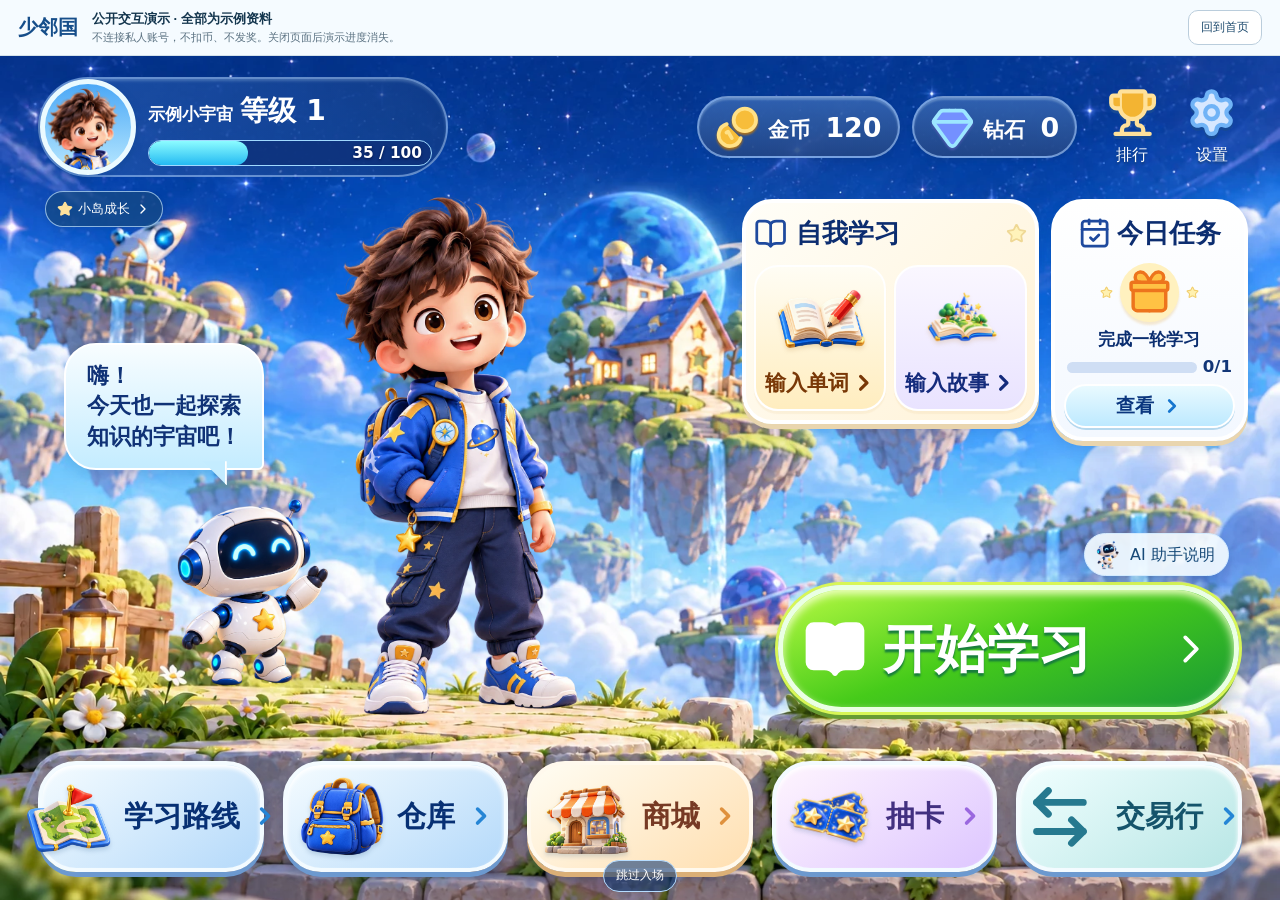
==== demo.html @ c55c921e "Publish unchanged public interface preview" ====
<!doctype html><html lang="zh-CN"><head><meta charset="UTF-8"><meta name="viewport" content="width=device-width,initial-scale=1"><meta name="description" content="少邻国与学习助手公开交互演示，只含示例内容，不连接私人账号。"><title>可操作界面｜少邻国公开预览</title>  <script type="module" crossorigin src="/assets/demo-t0j_G9NU.js"></script>
  <link rel="stylesheet" crossorigin href="/assets/demo-xasw7RQh.css">
</head><body><noscript>请打开首页查看可直接读取的功能说明和实际界面截图。此交互演示需要JavaScript。</noscript><div id="root"></div></body></html>
---- assets/demo-xasw7RQh.css ----
.cosmicLobby{position:relative;width:100%;height:100dvh;min-height:0;color:#fff;isolation:isolate;padding:0;overflow:clip;container-type:size}.cosmicLobby:before{content:"";position:absolute;z-index:-2;inset:0;background:url(/cosmic-lobby.webp) center/cover}.cosmicLobby :is(button,input){font:inherit}.cosmicLobby button{cursor:pointer}.cosmicLobby button:focus-visible{outline:3px solid #fff;outline-offset:4px}.appShell.cosmosUniverse.lobbyHome{padding:0!important;height:var(--assistant-viewport-height,100dvh);min-height:0;overflow:hidden}.appShell.cosmosUniverse.lobbyHome>.learningWorkspace,.appShell.cosmosUniverse.lobbyHome>.learningWorkspace>.learningContent{height:100%;min-height:0;margin:0;padding:0;overflow:hidden}.appShell.cosmosUniverse.lobbyHome .learningContent>.cosmicLobby{display:block;height:100%;min-height:0;padding:0}.cosmicLobby .lobbyTop{position:absolute;z-index:5;inset:2.5% 3% auto;height:11%;display:grid;grid-template-columns:minmax(0,1fr) auto auto;gap:2cqw;align-items:center}.cosmicLobby .lobbyIdentity{display:flex;align-items:center;gap:12px;min-width:0;max-width:32cqw;padding:0 14px 0 0;border:2px solid #b4d6ff80;border-radius:50px;color:#fff;background:linear-gradient(110deg,#285fb9aa,#143c81aa);text-align:left;box-shadow:inset 0 2px 3px #d1edff40}.cosmicLobby .lobbyAvatar{width:clamp(52px,7.7cqw,96px);aspect-ratio:1;flex-shrink:0;border:5px solid #eafaff;border-radius:50%;background:linear-gradient(#4ba8f6,#b6e7ff);overflow:hidden;box-shadow:0 3px 8px #063e7b55}.lobbyAvatar img{width:100%;height:220%;object-fit:cover;object-position:50% 0%}.cosmicLobby .lobbyGrowth{display:grid;gap:7px;flex:1;min-width:0;padding:7px 0}.cosmicLobby .lobbyGrowth>strong{display:flex;align-items:baseline;gap:7px;min-width:0;font-size:clamp(12px,1.35cqw,19px)}.lobbyGrowth>strong>span{overflow:hidden;text-overflow:ellipsis;white-space:nowrap}.cosmicLobby .lobbyGrowth b{flex-shrink:0;font-size:clamp(18px,2.2cqw,31px)}.cosmicLobby .lobbyXp{display:block;position:relative;height:clamp(17px,2cqw,26px);min-width:0;border:1px solid #a0d9ff;background:#0d3079c7;border-radius:20px;overflow:hidden}.lobbyXp i{position:absolute;inset:0 auto 0 0;background:linear-gradient(#8cfcff,#24baf2);border-radius:20px}.lobbyXp small{position:absolute;right:9px;top:0;font-weight:750;font-size:clamp(11px,1.2cqw,16px);line-height:1.6;color:#fff;text-shadow:0 1px 3px #061548}.cosmicLobby .lobbyBalances{display:flex;align-items:center;gap:1cqw;margin:0}.cosmicLobby .lobbyBalances>:is(button,span){display:flex;gap:8px;align-items:center;padding:7px 16px;min-height:50px;border:2px solid #a7ceff99;border-radius:40px;background:linear-gradient(180deg,#3465b3e6,#234685e6);color:#fff;font-weight:750;font-size:clamp(15px,1.65cqw,24px);white-space:nowrap;box-shadow:inset 0 2px 2px #e0f7ff44,0 3px 5px #08316c30}.cosmicLobby .lobbyBalances svg{width:clamp(28px,3.5cqw,49px);height:clamp(28px,3.5cqw,49px);color:#ffe187;fill:#f7bd3a;filter:drop-shadow(0 2px 1px #b07319)}.cosmicLobby .lobbyBalances>span svg{color:#9ce6ff;fill:#7490ff;filter:drop-shadow(0 2px 1px #4a58ab)}.cosmicLobby .lobbyBalances b{font-size:clamp(22px,2.1cqw,32px);margin-left:8px}.cosmicLobby .lobbyUtilities{display:flex;gap:1.6cqw;margin:0}.lobbyUtilities button{display:grid;justify-items:center;gap:4px;border:0;background:none;color:#fff;padding:4px;font-size:clamp(12px,1.3cqw,20px);font-weight:750;text-shadow:0 2px 2px #123d78}.lobbyUtilities svg{width:clamp(32px,4cqw,58px);height:clamp(32px,4cqw,58px);fill:#d7e8ff;color:#70b3f6;filter:drop-shadow(0 3px 0 #164995)}.lobbyUtilities button:first-child svg{fill:#f3b432;color:#ffe19a}.cosmicLobby .lobbyWorld,.appShell.lobbyHome .cosmicLobby .lobbyWorld{position:absolute;inset:0;height:100%;min-height:0;margin:0}.cosmicLobby .lobbyCharacterLayers{position:absolute;left:10%;bottom:18%;width:43%;height:69%;z-index:2}.cosmicLobby .lobbyGreeting{position:absolute;z-index:3;left:5%;top:34%;margin:0;padding:16px 21px;max-width:22%;border:2px solid #fff;border-radius:32px 32px 6px;background:linear-gradient(#f8fdff,#c4ecff);color:#103276;font-size:clamp(15px,1.7cqw,25px);line-height:1.4;font-weight:800;box-shadow:0 5px 13px #06326b22}.lobbyGreeting:after{content:"";position:absolute;right:18%;bottom:-17px;width:22px;height:24px;border-right:2px solid #fff;background:#c4ecff;clip-path:polygon(0 0,100% 0,100% 100%)}.cosmicLobby .lobbyActivities{position:absolute;z-index:4;top:17%;right:2.5%;width:39.5%;display:grid;grid-template-columns:minmax(0,1.5fr) minmax(0,1fr);gap:12px;align-items:start}.lobbyActivities>section{min-width:0;border:4px solid #fff;border-radius:30px;background:linear-gradient(135deg,#fffef8,#fff2d6);box-shadow:0 5px #e9d5ae,0 8px 14px #16478025;color:#123677;overflow:hidden}.cosmicLobby .lobbyCardHeading{display:flex;align-items:center;justify-content:center;gap:8px;width:100%;min-height:47px;border:0;padding:10px 8px 6px;background:none;color:#0c2d70;white-space:nowrap}.lobbyCardHeading b{font-size:clamp(17px,2cqw,29px)}.lobbyCardHeading>svg{width:clamp(21px,2.6cqw,38px);height:clamp(21px,2.6cqw,38px);color:#1f4a9e}.lobbyCardHeading>svg:last-child:not(:first-child){width:21px;height:21px;fill:#fff3ba;color:#efd895;margin-left:auto}.lobbyStudyInputs{display:grid;grid-template-columns:repeat(2,minmax(0,1fr));gap:8px;padding:5px 8px 9px}.lobbyStudyInputs>button{display:flex;flex-direction:column;align-items:center;justify-content:center;gap:2px;min-width:0;min-height:130px;padding:7px 3px 9px;border:2px solid #fff;border-radius:24px;background:linear-gradient(#fffdf4,#ffedbf);color:#793807;box-shadow:0 3px 1px #e3bf8125}.lobbyStudyInputs>.lobbyStoryInput{color:#142b7c;background:linear-gradient(#faf7ff,#e9e3ff)}.lobbyStudyInputs>button>img,.lobbyStoryArt{width:clamp(55px,7cqw,104px);height:clamp(55px,7cqw,104px);object-fit:contain;filter:drop-shadow(0 3px 2px #b27b2f33)}.lobbyStudyInputs>button>span:last-child{display:flex;align-items:center;justify-content:center;width:100%;gap:2px;font-size:clamp(15px,1.65cqw,24px);font-weight:850;white-space:nowrap}.lobbyStudyInputs>button>span:last-child svg{width:clamp(17px,2cqw,28px);height:clamp(17px,2cqw,28px);stroke-width:3;flex-shrink:0}.lobbyStoryArt{position:relative;display:block}.lobbyStoryArt>img{position:absolute;inset:0;width:100%;height:100%;object-fit:contain}.lobbyActivities>.lobbyToday{background:linear-gradient(#fff,#f3f8ff);padding:0 9px 9px;border-radius:32px}.lobbyToday .lobbyCardHeading{padding-left:0;padding-right:0;gap:6px}.lobbyTaskGift{display:flex;align-items:center;justify-content:center;gap:7px;height:clamp(45px,5cqw,74px);margin:0}.lobbyTaskGift>svg{width:13px;height:13px;color:#f2cf6e;fill:#fff1b0}.lobbyTaskGift>svg:nth-child(2){width:clamp(44px,4.6cqw,65px);height:clamp(44px,4.6cqw,65px);padding:5px;color:#ed741d;fill:#ffc244;stroke-width:1.7;border-radius:50%;background:#fff1bf;filter:drop-shadow(0 3px 1px #e5b14d44)}.lobbyTaskTitle{margin:3px 0 5px;font-size:clamp(12px,1.3cqw,19px);font-weight:800;text-align:center;color:#0b2e70}.lobbyTaskProgress{display:flex;align-items:center;gap:6px;margin:0 3px 8px}.lobbyTaskProgress>span{position:relative;flex:1;min-width:0;height:11px;overflow:hidden;border-radius:20px;background:#cfdef4}.lobbyTaskProgress i{display:block;height:100%;border-radius:inherit;background:linear-gradient(#88cfff,#498edb)}.lobbyTaskProgress b{font-size:clamp(12px,1.3cqw,18px);line-height:1}.lobbyTaskView{display:flex;align-items:center;justify-content:center;gap:7px;width:100%;min-height:34px;padding:5px 10px;border:2px solid #fff;border-radius:24px;color:#0a367e;background:linear-gradient(#e9faff,#bde9ff);box-shadow:0 2px #b5d8ee;font-size:clamp(15px,1.5cqw,23px)!important;font-weight:850!important}.lobbyTaskView svg{width:22px;height:22px;color:#1676cf;stroke-width:3}.cosmicLobby button.lobbyStart{position:absolute;z-index:4;right:3.2%;bottom:22.3%;display:flex;align-items:center;justify-content:center;gap:1.2cqw;width:36%;height:15%;min-height:78px;padding:12px 20px;border:5px solid #eaffe3;border-radius:100px;color:#fff;background:linear-gradient(160deg,#b7fa42,#46cb1a 48%,#189936);box-shadow:0 0 0 3px #d8f657,0 7px #679c34,0 7px 20px #5c7b3c66,inset 0 4px 8px #f0ffc7;font-size:clamp(28px,4.1cqw,62px);font-weight:900;text-shadow:0 3px 2px #187d3d;white-space:nowrap}.lobbyStart svg{width:clamp(35px,5cqw,76px);height:clamp(35px,5cqw,76px);flex-shrink:0}.lobbyStart svg:last-child{margin-left:auto;width:clamp(28px,3.6cqw,54px)}.lobbyBottomNav{position:absolute;z-index:5;left:3%;right:3%;bottom:4%;height:12.5%;display:grid;grid-template-columns:repeat(5,minmax(0,1fr));gap:1.5cqw}.cosmicLobby .lobbyTile{display:flex;align-items:center;justify-content:center;gap:.9cqw;min-width:0;height:100%;padding:7px 14px;border:4px solid #f3fbff;border-radius:38px;color:#073074;background:linear-gradient(145deg,#f5fcff,#b4d9fa);box-shadow:0 5px #6c99cf,0 8px 13px #04296338,inset 0 3px 4px #fff}.lobbyTile b{font-size:clamp(17px,2.3cqw,34px);font-weight:850;white-space:nowrap}.lobbyTileIcon{display:grid;place-items:center;width:clamp(43px,7cqw,105px);height:100%;flex-shrink:0}.lobbyTileIcon>img{width:100%;height:100%;object-fit:contain;filter:drop-shadow(0 3px 2px #315e8a33)}.lobbyTileIcon>svg{width:78%;height:78%;max-width:70px;max-height:70px;color:#26798f;stroke-width:2.4}.cosmicLobby .tile-marketplace{background:linear-gradient(145deg,#f1ffff,#b8e6e5);color:#15546b}.lobbyTile>svg{width:clamp(19px,2.2cqw,32px);height:clamp(19px,2.2cqw,32px);margin-left:auto;flex-shrink:0;stroke-width:3;color:#2585d5}.cosmicLobby .tile-shop{color:#773a24;background:linear-gradient(145deg,#fffdf3,#ffdfb1);border-color:#fff9ed;box-shadow:0 5px #dbaf76,0 7px 10px #04296338}.tile-shop>svg{color:#df913e}.cosmicLobby .tile-draw{background:linear-gradient(145deg,#fff5fe,#ddc6ff);color:#423080}.tile-draw>svg{color:#9a67df}.lobbyGrowthControl{position:absolute;left:3.5%;top:16%;z-index:5}.lobbyGrowthToggle{display:flex;align-items:center;justify-content:center;gap:5px;padding:6px 11px;min-height:32px;border:1px solid #c4e6ffb3;border-radius:24px;background:#164882b8;color:#fff;font-size:clamp(11px,1.05cqw,15px)!important;box-shadow:0 2px 5px #12396822}.lobbyGrowthToggle svg{width:16px;height:16px}.lobbyGrowthToggle svg:first-child{color:#ffe29c;fill:#ffe29c}.lobbyGrowthPreview{position:absolute;top:43px;left:0;width:clamp(215px,23cqw,310px);padding:12px;border:2px solid #e6f7ff;border-radius:22px;background:#f5fbfff5;color:#153d70;box-shadow:0 10px 30px #112e6755}.lobbyGrowthPreview>header{display:flex;align-items:center;justify-content:space-between;gap:8px;font-size:15px}.lobbyGrowthPreview>header>button{display:grid;place-items:center;width:28px;height:28px;flex-shrink:0;padding:4px;border:0;border-radius:50%;background:#dfebf8;color:#31557f}.lobbyGrowthPreview>header svg{width:18px;height:18px}.cosmicLobby .lobbyIsland{display:block;position:static;width:100%;height:135px;object-fit:contain;filter:none;margin:3px 0}.lobbyGrowthPreview>p{margin:5px 0 12px;font-size:13px;line-height:1.45}.lobbyNextIsland{display:block;width:100%;min-height:34px;padding:6px 9px;border:1px solid #b9d7ef;border-radius:15px;background:#e3f3ff;color:#1d578c;font-size:12px!important}.cosmicLobby .lobbyGift{position:absolute;z-index:4;left:6%;top:51%;right:auto;display:flex;align-items:center;gap:5px;min-height:40px;max-width:25%;padding:5px 9px;border:1px solid #ffe8b2;border-radius:20px;background:#fff8deec;color:#774314;font-size:clamp(11px,1.1cqw,16px);font-weight:750;box-shadow:0 3px 8px #15387322}.lobbyGift img{width:38px;height:34px;object-fit:contain}.lobbyPlacedLamp{position:absolute;left:3%;bottom:19%;width:12%;height:24%;object-fit:contain;z-index:3;filter:drop-shadow(0 0 8px #ffe4a3)}.lobbyBuilding{position:absolute;left:46%;bottom:21%;width:15%;height:25%;object-fit:contain;z-index:1}.cosmicLobby.sky-blue-hour:before{background-image:linear-gradient(#13185244,#341c7344),url(/items/blue-hour.webp)}.cosmicLobby.sky-quiet-aurora:before{background-image:linear-gradient(#04153e22,#06374c11),url(/items/quiet-aurora.webp)}.cosmicLobby.legacyNight.sky-default:before{background-image:linear-gradient(#07163366,#162e6c44),url(/items/blue-hour.webp)}.lobbyLegacyMoon{position:absolute;left:54%;top:16%;width:70px;height:70px;color:#ffedb0;pointer-events:none}.lobbyLegacyMoon>svg:first-child{width:44px;height:44px;rotate:-15deg}.lobbyLegacyMoon>svg:nth-child(2){position:absolute;right:0;top:10%;width:12px;height:12px}.lobbyLegacyMoon>svg:last-child{position:absolute;right:20%;bottom:0;width:9px;height:9px}.lobbyLegacyLamp{position:absolute;z-index:4;left:46%;bottom:31%;display:grid;justify-items:center;gap:3px;min-width:48px;min-height:52px;padding:5px 7px;border:1px solid #d1e4f3;border-radius:15px;background:#f7fbffd9;color:#7e8ca1;box-shadow:0 3px 7px #17345d30}.lobbyLegacyLamp svg{width:29px;height:29px}.lobbyLegacyLamp span{font-size:10px;white-space:nowrap}.lobbyLegacyLamp.isLit{color:#946113;background:#fff9dded;border-color:#ffe69c}.lobbyLegacyLamp.isLit svg{color:#f8c54b;filter:drop-shadow(0 0 9px #ffde7c)}.lobbyLegacyLamp:disabled{cursor:default}.lobbySkip{position:absolute;left:50%;bottom:1%;translate:-50% 0;z-index:6;background:#113b7799;border:1px solid #b6dcff;color:#fff;padding:5px 12px;border-radius:20px;font-size:12px!important}.lobbyEntering .lobbyCharacterLayers{animation:lobbyMaterialize 1.8s ease both}.lobbyEntering .head-comet-goggles{animation:goggleShimmer 1.7s ease}@keyframes lobbyMaterialize{0%{opacity:0;translate:0 20px}30%{opacity:.3}70%,to{opacity:1;translate:0 0}}@keyframes goggleShimmer{0%,to{filter:none}40%{filter:brightness(1.35) drop-shadow(0 0 8px #c7faff)}}.lobbyStill *{animation:none!important;transition:none!important}.lobbySheetShade{position:fixed;inset:0;z-index:1200;background:#12294f99;-webkit-backdrop-filter:blur(5px);backdrop-filter:blur(5px);display:grid;place-items:center;padding:18px}.lobbySheet{width:min(920px,100%);max-height:calc(100dvh - 36px);overflow:auto;overscroll-behavior:contain;padding:24px;border:2px solid #fff;border-radius:28px;background:#fffaf0;color:#14392f;box-shadow:0 18px 70px #10264155}.lobbySheet>header{display:flex;align-items:center;justify-content:space-between;gap:16px;margin-bottom:20px}.lobbySheet h1{margin:0;font-size:28px;color:#10392f}.lobbySheet>header button{display:grid;place-items:center;width:42px;height:42px;border:1px solid #d6ded3;background:#fff;border-radius:50%;color:#123e32}.selfStudyChoices{display:grid;grid-template-columns:repeat(2,minmax(0,1fr));gap:20px;margin:20px 0}.selfStudyChoices button{display:grid;justify-items:center;gap:12px;padding:28px 16px;border:2px solid #e5e0ce;border-radius:24px;background:#fffefa;color:#123c30}.selfStudyChoices svg{width:54px;height:54px;color:#d49a39}.selfStudyChoices b{font-size:24px}.selfStudyChoices small{font-size:14px;color:#667267}.lobbySound{display:grid;gap:14px;border:1px solid #d6dfd3;border-radius:18px;padding:18px}.lobbySound legend{display:flex;align-items:center;gap:8px}.lobbySound label{display:flex;align-items:center;gap:10px}.lobbySound input[type=range]{width:180px}.lobbySound input[type=checkbox]{width:20px;height:20px}.routeTools{display:flex;flex-wrap:wrap;gap:8px;padding:0 22px 18px}.routeTools>button{padding:9px 13px;border:1px solid #d8e1d0;border-radius:14px;background:#fffaf0;color:#1d4938;font-size:14px}@container (max-width:900px) and (min-width:641px){.cosmicLobby .lobbyTop{grid-template-columns:minmax(0,1fr) auto;gap:8px;top:2%;height:15%}.cosmicLobby .lobbyIdentity{max-width:49cqw;grid-column:1;grid-row:1}.cosmicLobby .lobbyUtilities{grid-column:2;grid-row:1;justify-self:end;gap:14px}.cosmicLobby .lobbyBalances{grid-column:1 / -1;grid-row:2;justify-self:end;gap:8px}.cosmicLobby .lobbyBalances>:is(button,span){min-height:36px;padding:4px 12px}.cosmicLobby .lobbyBalances svg{width:25px;height:25px}.cosmicLobby .lobbyBalances b{font-size:20px}.cosmicLobby .lobbyActivities{top:21%;width:47%;gap:8px}.lobbyActivities>section{border-width:3px;border-radius:23px}.lobbyStudyInputs{gap:4px;padding:4px}.lobbyStudyInputs>button{min-height:103px;border-radius:17px}.lobbyStudyInputs>button>img,.lobbyStoryArt{width:57px;height:57px}.lobbyCardHeading b{font-size:18px}.lobbyToday .lobbyCardHeading{gap:4px}.lobbyTaskGift{height:47px}.lobbyTaskGift>svg:nth-child(2){width:43px;height:43px}.lobbyTaskTitle{font-size:12px}.cosmicLobby .lobbyCharacterLayers{left:4%;width:51%;height:64%;bottom:20%}.cosmicLobby .lobbyGreeting{top:35%;left:3%;padding:12px;max-width:24%;font-size:15px}.cosmicLobby button.lobbyStart{width:43%;height:13%;min-height:68px;font-size:34px;padding:12px 16px}.lobbyStart svg{width:38px;height:38px}.lobbyBottomNav{gap:9px}.cosmicLobby .lobbyTile{border-width:3px;border-radius:25px;padding:7px 8px;gap:5px}.lobbyTileIcon{width:42px}.lobbyTile b{font-size:17px}.lobbyTile>svg{display:none}}@container (max-width:640px){.cosmicLobby .lobbyTop{inset:1.5% 3% auto;height:13%;grid-template-columns:minmax(0,1fr) auto;gap:4px 8px}.cosmicLobby .lobbyIdentity{grid-column:1;grid-row:1;max-width:none;width:100%;gap:7px;padding-right:9px;border-width:1px}.cosmicLobby .lobbyAvatar{width:45px;border-width:3px}.cosmicLobby .lobbyGrowth{gap:4px;padding:3px 0}.cosmicLobby .lobbyGrowth>strong{gap:5px;font-size:11px}.cosmicLobby .lobbyGrowth b{font-size:16px}.cosmicLobby .lobbyXp{height:16px;min-width:0}.lobbyXp small{font-size:10px}.cosmicLobby .lobbyUtilities{grid-column:2;grid-row:1;justify-self:end;gap:9px}.lobbyUtilities button{gap:1px;padding:2px;font-size:10px}.lobbyUtilities svg{width:27px;height:27px}.cosmicLobby .lobbyBalances{grid-column:1 / -1;grid-row:2;justify-content:flex-end;width:100%;gap:8px}.cosmicLobby .lobbyBalances>:is(button,span){min-height:28px;padding:2px 11px;gap:5px;font-size:11px}.cosmicLobby .lobbyBalances svg{width:20px;height:20px}.cosmicLobby .lobbyBalances b{font-size:16px;margin-left:4px}.cosmicLobby .lobbyActivities{top:17%;right:3%;width:94%;gap:8px;grid-template-columns:minmax(0,1.5fr) minmax(0,1fr)}.lobbyActivities>section{border-width:3px;border-radius:22px}.cosmicLobby .lobbyCardHeading{min-height:37px;gap:5px;padding:6px 4px 2px}.lobbyCardHeading b{font-size:18px}.lobbyCardHeading>svg{width:24px;height:24px}.lobbyCardHeading>svg:last-child:not(:first-child){display:none}.lobbyStudyInputs{gap:5px;padding:4px 5px 6px}.lobbyStudyInputs>button{min-height:93px;border-radius:17px;padding:3px 1px 7px}.lobbyStudyInputs>button>img,.lobbyStoryArt{width:58px;height:58px}.lobbyStudyInputs>button>span:last-child{font-size:15px;gap:0}.lobbyStudyInputs>button>span:last-child svg{width:16px;height:16px}.lobbyActivities>.lobbyToday{padding:0 6px 6px;border-radius:22px}.lobbyToday .lobbyCardHeading{gap:4px}.lobbyToday .lobbyCardHeading b{font-size:17px}.lobbyTaskGift{height:37px;gap:4px}.lobbyTaskGift>svg:nth-child(2){width:37px;height:37px;padding:4px}.lobbyTaskGift>svg{width:10px;height:10px}.lobbyTaskTitle{font-size:11px;margin:2px 0 5px}.lobbyTaskProgress{gap:4px;margin:0 2px 5px}.lobbyTaskProgress>span{height:8px}.lobbyTaskProgress b{font-size:11px}.lobbyTaskView{min-height:28px;padding:3px 6px;font-size:14px!important;gap:4px}.lobbyTaskView svg{width:16px;height:16px}.cosmicLobby .lobbyCharacterLayers,.appShell.lobbyHome .cosmicLobby .lobbyCharacterLayers{left:11%;bottom:29%;width:68%;height:42%}.cosmicLobby .lobbyGreeting,.appShell.cosmosUniverse.lobbyHome .cosmicLobby .lobbyGreeting{left:3%;top:42%;max-width:34%;padding:10px 11px;font-size:12px;border-radius:23px 23px 5px}.lobbyGreeting:after{width:16px;height:15px;bottom:-12px}.cosmicLobby button.lobbyStart{right:5%;bottom:19%;width:90%;height:9.5%;min-height:58px;gap:12px;padding:9px 22px;border-width:3px;font-size:32px;border-radius:45px;box-shadow:0 0 0 2px #d8f657,0 5px #679c34,0 6px 14px #5c7b3c55,inset 0 3px 5px #f0ffc7}.lobbyStart svg{width:36px;height:36px}.lobbyStart svg:last-child{width:27px;height:27px}.lobbyBottomNav{left:3%;right:3%;bottom:3.5%;height:11%;gap:6px}.cosmicLobby .lobbyTile{flex-direction:column;gap:2px;padding:5px 2px;border-width:2px;border-radius:20px;box-shadow:0 3px #6c99cf,0 5px 8px #04296338,inset 0 2px 3px #fff}.lobbyTileIcon{width:40px;height:44px;max-height:60%}.lobbyTile b{font-size:14px}.lobbyTile>svg{display:none}.lobbyGrowthControl{left:3%;top:14%}.lobbyGrowthToggle{min-height:25px;padding:3px 7px;font-size:10px!important;gap:3px}.lobbyGrowthToggle svg{width:12px;height:12px}.lobbyGrowthPreview{top:32px;width:215px;padding:10px}.cosmicLobby .lobbyIsland{height:115px}.cosmicLobby .lobbyGift{display:flex;left:3%;top:57%;max-width:35%;min-height:30px;gap:3px;padding:3px 6px;font-size:10px}.lobbyGift img{width:28px;height:24px}.lobbyPlacedLamp{left:2%;width:15%;height:18%;bottom:30%}.lobbyBuilding{left:73%;width:24%;height:19%;bottom:31%}.lobbyLegacyMoon{left:3%;top:35%;scale:.6}.lobbyLegacyLamp{left:auto;right:3%;bottom:34%;min-width:39px;min-height:42px;padding:4px}.lobbyLegacyLamp svg{width:23px;height:23px}.lobbyLegacyLamp span{font-size:9px}}@media(max-width:640px){.lobbySheetShade{padding:10px}.lobbySheet{padding:18px;border-radius:22px;max-height:calc(100dvh - 20px)}.selfStudyChoices{gap:10px}.selfStudyChoices button{padding:20px 10px}.selfStudyChoices b{font-size:20px}.selfStudyChoices small{font-size:12px}}@container (max-width:640px) and (max-height:600px){.cosmicLobby .lobbyTop{height:15%}.cosmicLobby .lobbyAvatar{width:34px;border-width:2px}.cosmicLobby .lobbyGrowth>strong>span{display:none}.cosmicLobby .lobbyGrowth b{font-size:14px}.cosmicLobby .lobbyBalances>:is(button,span){min-height:23px;padding:1px 8px}.cosmicLobby .lobbyBalances svg{width:17px;height:17px}.cosmicLobby .lobbyBalances b{font-size:13px}.cosmicLobby .lobbyUtilities svg{width:23px;height:23px}.cosmicLobby .lobbyActivities{top:20%}.cosmicLobby .lobbyCardHeading{min-height:29px;padding-top:3px}.lobbyCardHeading b,.lobbyToday .lobbyCardHeading b{font-size:15px}.lobbyCardHeading>svg{width:19px;height:19px}.lobbyStudyInputs>button{min-height:69px;padding:1px}.lobbyStudyInputs>button>img,.lobbyStoryArt{width:40px;height:40px}.lobbyStudyInputs>button>span:last-child{font-size:13px}.lobbyTaskGift{height:25px}.lobbyTaskGift>svg:nth-child(2){width:26px;height:26px;padding:3px}.lobbyTaskTitle{font-size:10px;margin:1px 0 3px}.lobbyTaskView{min-height:24px;font-size:12px!important}.lobbyTaskProgress{margin-bottom:3px}.cosmicLobby .lobbyCharacterLayers,.appShell.lobbyHome .cosmicLobby .lobbyCharacterLayers{height:26%;bottom:31%}.cosmicLobby .lobbyGreeting,.appShell.cosmosUniverse.lobbyHome .cosmicLobby .lobbyGreeting{top:44%;padding:7px 8px;font-size:10px}.cosmicLobby .lobbyGift{top:61%;padding:1px 5px;font-size:9px;min-height:24px}.lobbyGift img{width:22px;height:20px}.cosmicLobby button.lobbyStart{bottom:19%;min-height:44px;height:10%;font-size:27px}.lobbyStart svg{width:29px;height:29px}.lobbyBottomNav{height:12%;bottom:3%}.lobbyTileIcon{width:30px;height:31px}.lobbyTile b{font-size:12px}.cosmicLobby .lobbyTile{border-radius:16px}.lobbyGrowthControl{top:15.5%}.lobbyGrowthToggle{min-height:19px;padding:1px 6px}}@container (max-width:640px) and (max-height:480px){.cosmicLobby .lobbyCardHeading{min-height:26px}.lobbyStudyInputs>button{min-height:61px}.lobbyStudyInputs>button>img,.lobbyStoryArt{width:36px;height:36px}.lobbyTaskGift{height:22px}.lobbyTaskGift>svg:nth-child(2){width:23px;height:23px}.cosmicLobby .lobbyCharacterLayers,.appShell.lobbyHome .cosmicLobby .lobbyCharacterLayers{height:24%}}@media(prefers-reduced-motion:reduce){.cosmicLobby *{animation:none!important;transition:none!important}}.cosmicLobby.lobbyShowcase{--lobby-edge:16px;--lobby-top:max(12px,env(safe-area-inset-top));--lobby-bottom:max(12px,env(safe-area-inset-bottom))}.cosmicLobby.lobbyShowcase .lobbyTop{inset:var(--lobby-top) var(--lobby-edge) auto;height:44px;gap:12px;grid-template-columns:minmax(150px,240px) minmax(0,1fr) auto}.cosmicLobby.lobbyShowcase .lobbyIdentity{min-width:0;max-width:none;width:100%;height:44px;padding:0 10px 0 0;gap:8px;border-width:1px;border-radius:24px}.cosmicLobby.lobbyShowcase .lobbyAvatar{width:36px;height:36px;border-width:2px}.cosmicLobby.lobbyShowcase .lobbyGrowth{padding:3px 0;gap:3px}.cosmicLobby.lobbyShowcase .lobbyGrowth>strong{gap:7px;font-size:13px;line-height:1.2}.cosmicLobby.lobbyShowcase .lobbyGrowth b{font-size:14px}.cosmicLobby.lobbyShowcase .lobbyXp{height:12px}.cosmicLobby.lobbyShowcase .lobbyXp small{font-size:10px;line-height:1.1;right:5px}.cosmicLobby.lobbyShowcase .lobbyBalances{justify-self:end;gap:8px}.cosmicLobby.lobbyShowcase .lobbyBalances>:is(button,span){min-height:40px;height:40px;padding:5px 10px;gap:5px;font-size:13px;border-width:1px}.cosmicLobby.lobbyShowcase .lobbyBalances svg{width:24px;height:24px}.cosmicLobby.lobbyShowcase .lobbyBalances b{font-size:16px;margin-left:3px;font-variant-numeric:tabular-nums}.cosmicLobby.lobbyShowcase .lobbyUtilities{gap:6px}.cosmicLobby.lobbyShowcase .lobbyUtilities button{display:flex;align-items:center;justify-content:center;min-width:40px;min-height:40px;padding:5px 7px;gap:5px;border:1px solid #b6d8ff88;border-radius:13px;background:#123f7bc9;font-size:13px}.cosmicLobby.lobbyShowcase .lobbyUtilities svg{width:24px;height:24px}.cosmicLobby.lobbyShowcase .lobbyActivities{top:calc(var(--lobby-top) + 54px);left:var(--lobby-edge);right:var(--lobby-edge);width:auto;display:flex;align-items:start;justify-content:space-between;gap:10px}.cosmicLobby.lobbyShowcase .lobbyActivities>section{min-height:44px;border:1px solid #e3f4ffbf;border-radius:14px;box-shadow:0 2px 5px #14346925}.cosmicLobby.lobbyShowcase .lobbySelfStudy{flex:0 1 390px;min-width:280px;display:flex;align-items:center;gap:4px;padding:3px}.cosmicLobby.lobbyShowcase .lobbyCardHeading{min-height:40px;height:40px;width:auto;padding:5px 8px;gap:5px}.cosmicLobby.lobbyShowcase .lobbyCardHeading b{font-size:14px}.cosmicLobby.lobbyShowcase .lobbyCardHeading>svg{width:22px;height:22px;flex-shrink:0}.cosmicLobby.lobbyShowcase .lobbyCardHeading>svg:last-child:not(:first-child){display:none}.cosmicLobby.lobbyShowcase .lobbyStudyInputs{flex:1;display:grid;grid-template-columns:repeat(2,minmax(0,1fr));gap:4px;padding:0;min-width:0}.cosmicLobby.lobbyShowcase .lobbyStudyInputs>button{min-height:40px;height:40px;flex-direction:row;gap:4px;padding:4px 6px;border:1px solid #c7d8ed;border-radius:10px;box-shadow:none}.cosmicLobby.lobbyShowcase .lobbyStudyInputs>button>img,.cosmicLobby.lobbyShowcase .lobbyStoryArt{width:24px;height:24px;flex:0 0 24px;filter:none}.cosmicLobby.lobbyShowcase .lobbyStudyInputs>button>span:last-child{width:auto;font-size:13px;gap:0}.cosmicLobby.lobbyShowcase .lobbyStudyInputs>button>span:last-child svg{display:none}.cosmicLobby.lobbyShowcase .lobbyActivities>.lobbyToday{flex:0 1 330px;min-width:250px;display:grid;grid-template-columns:auto minmax(0,1fr) auto;grid-template-rows:20px 20px;align-items:center;gap:0 7px;padding:3px 5px 3px 2px;border-radius:14px}.cosmicLobby.lobbyShowcase .lobbyToday .lobbyCardHeading{grid-column:1;grid-row:1/3;padding-inline:6px}.cosmicLobby.lobbyShowcase .lobbyTaskGift{display:none}.cosmicLobby.lobbyShowcase .lobbyTaskTitle{grid-column:2;grid-row:1;text-align:left;overflow:hidden;white-space:nowrap;text-overflow:ellipsis;font-size:12px;margin:0;line-height:20px}.cosmicLobby.lobbyShowcase .lobbyTaskProgress{grid-column:2;grid-row:2;width:100%;gap:5px;margin:0}.cosmicLobby.lobbyShowcase .lobbyTaskProgress>span{height:5px}.cosmicLobby.lobbyShowcase .lobbyTaskProgress b{font-size:12px}.cosmicLobby.lobbyShowcase .lobbyTaskView{grid-column:3;grid-row:1/3;min-height:40px;height:40px;width:40px;overflow:hidden;padding:5px;gap:0;border:1px solid #c4def2;border-radius:10px;font-size:0!important;box-shadow:none}.cosmicLobby.lobbyShowcase .lobbyTaskView svg{width:22px;height:22px}.cosmicLobby.lobbyShowcase .lobbyGrowthControl{left:var(--lobby-edge);top:calc(var(--lobby-top) + 108px)}.cosmicLobby.lobbyShowcase .lobbyGrowthToggle{min-height:40px;padding:6px 10px;font-size:12px!important}.cosmicLobby.lobbyShowcase .lobbyGrowthToggle svg{width:17px;height:17px}.cosmicLobby.lobbyShowcase .lobbyGrowthPreview{top:48px;width:260px}.cosmicLobby.lobbyShowcase .lobbyGrowthPreview>header>button{width:40px;height:40px}.cosmicLobby.lobbyShowcase .lobbyNextIsland{min-height:40px}.cosmicLobby.lobbyShowcase .lobbyCharacterLayers{left:10%;bottom:136px;width:44%;height:calc(100% - 230px)}.cosmicLobby.lobbyShowcase .lobbyGreeting,.appShell.cosmosUniverse.lobbyHome .cosmicLobby.lobbyShowcase .lobbyGreeting{left:4%;top:40%;max-width:180px;padding:11px 14px;font-size:14px;border-radius:23px 23px 5px}.cosmicLobby.lobbyShowcase .lobbyGift,.appShell.cosmosUniverse.lobbyHome .cosmicLobby.lobbyShowcase .lobbyGift{display:flex;left:4%;top:auto;bottom:188px;max-width:200px;min-height:40px;gap:5px;padding:4px 9px;font-size:12px}.cosmicLobby.lobbyShowcase .lobbyGift img{width:28px;height:28px}.cosmicLobby.lobbyShowcase button.lobbyStart{right:var(--lobby-edge);bottom:calc(var(--lobby-bottom) + 60px);width:228px;height:52px;min-height:52px;padding:7px 17px;gap:9px;border:2px solid #d3f4b1;border-radius:27px;background:linear-gradient(170deg,#248438,#176c31);box-shadow:0 3px #145b2d,0 3px 10px #103d3e44;font-size:23px;text-shadow:0 1px 1px #155e2c}.cosmicLobby.lobbyShowcase .lobbyStart svg{width:27px;height:27px}.cosmicLobby.lobbyShowcase .lobbyStart svg:last-child{width:22px;height:22px;margin-left:auto}.cosmicLobby.lobbyShowcase .lobbyBottomNav{left:50%;right:auto;translate:-50% 0;bottom:var(--lobby-bottom);width:min(780px,calc(100% - 32px));height:44px;gap:8px}.cosmicLobby.lobbyShowcase .lobbyTile{min-height:44px;padding:5px 10px;gap:6px;border-width:1px;border-radius:13px;box-shadow:0 2px #618dbb,0 3px 7px #09285522}.cosmicLobby.lobbyShowcase .lobbyTile b{font-size:14px;line-height:1.15}.cosmicLobby.lobbyShowcase .lobbyTileIcon{width:26px;height:26px;max-height:none}.cosmicLobby.lobbyShowcase .lobbyTileIcon>svg{width:24px;height:24px}.cosmicLobby.lobbyShowcase .lobbyTile>svg{display:none}.cosmicLobby.lobbyShowcase .lobbyShowcasePreview{position:absolute;z-index:6;right:var(--lobby-edge);top:calc(var(--lobby-top) + 108px);display:flex;align-items:center;gap:10px;min-height:48px;max-width:440px;margin:0;padding:3px 4px 3px 12px;border:1px solid #b8daff;border-radius:14px;background:#f0f8fff0;color:#214f7b;font-size:12px;line-height:1.3}.cosmicLobby.lobbyShowcase .lobbyShowcasePreview>span{min-width:0}.cosmicLobby.lobbyShowcase .lobbyShowcasePreview>button{flex-shrink:0;min-height:40px;padding:6px 10px;border:1px solid #a7c5e4;border-radius:10px;color:#164d84;background:#fff;font-size:12px}.cosmicLobby.lobbyShowcase .lobbySkip{left:auto;right:var(--lobby-edge);bottom:calc(var(--lobby-bottom) + 120px);translate:none;min-height:40px}@container (max-width:900px) and (min-width:641px){.cosmicLobby.lobbyShowcase .lobbyTop{grid-template-columns:minmax(145px,1fr) auto auto;height:44px;gap:7px}.cosmicLobby.lobbyShowcase .lobbyIdentity{grid-column:1;grid-row:1}.cosmicLobby.lobbyShowcase .lobbyBalances{grid-column:2;grid-row:1;width:auto}.cosmicLobby.lobbyShowcase .lobbyUtilities{grid-column:3;grid-row:1;gap:4px}.cosmicLobby.lobbyShowcase .lobbyUtilities button{flex-direction:column;gap:0;font-size:10px;padding:3px}.cosmicLobby.lobbyShowcase .lobbyUtilities svg{width:22px;height:22px}.cosmicLobby.lobbyShowcase .lobbyActivities{gap:8px}.cosmicLobby.lobbyShowcase .lobbySelfStudy{min-width:280px}.cosmicLobby.lobbyShowcase .lobbyCardHeading b{font-size:12px}.cosmicLobby.lobbyShowcase .lobbyStudyInputs>button{padding-inline:4px}.cosmicLobby.lobbyShowcase .lobbyActivities>.lobbyToday{min-width:240px}.cosmicLobby.lobbyShowcase .lobbyCharacterLayers{left:4%;width:55%}.cosmicLobby.lobbyShowcase .lobbyTile{gap:4px;padding-inline:7px}.cosmicLobby.lobbyShowcase .lobbyTile b{font-size:13px}}@container (max-width:640px){.cosmicLobby .lobbyTile b{white-space:normal;text-wrap:balance;line-height:1.1}.cosmicLobby.lobbyShowcase>*{--lobby-edge:12px}.cosmicLobby.lobbyShowcase .lobbyTop{inset:var(--lobby-top) var(--lobby-edge) auto;height:90px;grid-template-columns:minmax(0,1fr) auto;grid-template-rows:44px 40px;gap:6px 8px}.cosmicLobby.lobbyShowcase .lobbyIdentity{grid-column:1;grid-row:1}.cosmicLobby.lobbyShowcase .lobbyGrowth>strong>span{display:block}.cosmicLobby.lobbyShowcase .lobbyUtilities{grid-column:2;grid-row:1;gap:4px}.cosmicLobby.lobbyShowcase .lobbyUtilities button{flex-direction:row;min-width:40px;min-height:40px;padding:5px;font-size:12px}.cosmicLobby.lobbyShowcase .lobbyUtilities svg{width:22px;height:22px}.cosmicLobby.lobbyShowcase .lobbyBalances{grid-column:1/-1;grid-row:2;justify-self:end;width:auto}.cosmicLobby.lobbyShowcase .lobbyBalances>:is(button,span){min-height:40px;height:40px}.cosmicLobby.lobbyShowcase .lobbyActivities{top:calc(var(--lobby-top) + 98px);flex-direction:column;gap:8px}.cosmicLobby.lobbyShowcase .lobbySelfStudy,.cosmicLobby.lobbyShowcase .lobbyActivities>.lobbyToday{width:100%;flex:auto;min-width:0}.cosmicLobby.lobbyShowcase .lobbyCardHeading{padding-inline:6px}.cosmicLobby.lobbyShowcase .lobbyCardHeading b{font-size:12px}.cosmicLobby.lobbyShowcase .lobbyCardHeading>svg{width:20px;height:20px}.cosmicLobby.lobbyShowcase .lobbyStudyInputs>button{padding-inline:4px}.cosmicLobby.lobbyShowcase .lobbyStudyInputs>button>img,.cosmicLobby.lobbyShowcase .lobbyStoryArt{width:22px;height:22px;flex-basis:22px}.cosmicLobby.lobbyShowcase .lobbyStudyInputs>button>span:last-child{font-size:12px}.cosmicLobby.lobbyShowcase .lobbyGrowthControl{top:auto;bottom:144px}.cosmicLobby.lobbyShowcase .lobbyGrowthPreview{top:auto;bottom:48px;width:min(260px,calc(100cqw - 24px))}.cosmicLobby.lobbyShowcase .lobbyCharacterLayers,.appShell.lobbyHome .cosmicLobby.lobbyShowcase .lobbyCharacterLayers{left:14%;top:218px;bottom:144px;width:70%;height:auto}.cosmicLobby.lobbyShowcase:has(.lobbyShowcasePreview) .lobbyCharacterLayers,.appShell.lobbyHome .cosmicLobby.lobbyShowcase:has(.lobbyShowcasePreview) .lobbyCharacterLayers{top:280px}.cosmicLobby.lobbyShowcase .lobbyGreeting,.appShell.cosmosUniverse.lobbyHome .cosmicLobby.lobbyShowcase .lobbyGreeting{top:44%;left:12px;max-width:120px;padding:8px 10px;font-size:12px}.cosmicLobby.lobbyShowcase .lobbyGift,.appShell.cosmosUniverse.lobbyHome .cosmicLobby.lobbyShowcase .lobbyGift{left:12px;bottom:192px;min-height:40px;max-width:180px}.cosmicLobby.lobbyShowcase button.lobbyStart{right:50%;translate:50% 0;bottom:calc(var(--lobby-bottom) + 68px);width:212px;height:52px;min-height:52px;font-size:22px}.cosmicLobby.lobbyShowcase .lobbyBottomNav{width:calc(100% - 24px);height:56px;gap:5px}.cosmicLobby.lobbyShowcase .lobbyTile{flex-direction:column;gap:2px;min-height:56px;padding:4px 1px;border-radius:12px}.cosmicLobby.lobbyShowcase .lobbyTile b{font-size:12px}.cosmicLobby.lobbyShowcase .lobbyTileIcon{width:22px;height:22px}.cosmicLobby.lobbyShowcase .lobbyTileIcon>svg{width:22px;height:22px}.cosmicLobby.lobbyShowcase .lobbyShowcasePreview{left:12px;right:12px;top:calc(var(--lobby-top) + 212px);max-width:none;min-height:48px;gap:7px;padding-left:9px;font-size:11px}.cosmicLobby.lobbyShowcase .lobbySkip{bottom:144px}}@container (max-height:620px){.cosmicLobby.lobbyShowcase .lobbyGreeting,.appShell.cosmosUniverse.lobbyHome .cosmicLobby.lobbyShowcase .lobbyGreeting{display:none}}.appearanceLayers{position:relative;display:block;width:100%;height:100%;isolation:isolate}.appearanceBoy{position:absolute;left:26%;bottom:0;width:66%;height:100%;display:block}.appearanceBoy>.appearanceBoyArt{display:block;width:100%;height:100%;object-fit:contain}.appearanceRobot{position:absolute;left:0;bottom:0;width:42%;height:55%;object-fit:contain;z-index:2}.appearanceHeadCanvas{position:absolute;inset:0;width:100%;height:100%;overflow:visible;pointer-events:none;z-index:3}.appearanceHeadCanvas .appearanceHead{pointer-events:none}.appearanceLayers.robotOnly .appearanceRobot{width:100%;height:100%;inset:0}.appearanceGreet{position:absolute;inset:0;border:0!important;background:none!important;padding:0;color:inherit;box-shadow:none!important}.appearanceGreet:focus-visible{outline:3px solid #d9faff;outline-offset:4px;border-radius:26px}.playingAction.action-high-five .appearanceBoy{animation:friendHighFive .9s ease}.playingAction.action-orbit-dance{animation:friendDance 1.5s ease}.playingAction.action-aurora-salute .appearanceBoy{animation:friendSalute 1.4s ease}.playingAction .appearanceRobot{animation:friendBob .7s ease}.appearanceAurora{position:absolute;inset:2%;z-index:-1;border-radius:50%;background:conic-gradient(from 40deg,#4fffc833,transparent,#a5a2ff77,transparent,#5fdda999);filter:blur(15px);animation:friendAurora 1.5s ease}.characterCelebration{display:flex;align-items:center;gap:10px;padding:8px 14px;border-radius:18px;background:#edf7e6;color:#22553e;max-width:480px;margin:8px auto}.characterCelebration .appearanceLayers{width:82px;height:95px;flex-shrink:0}.celebration-超稀有{background:linear-gradient(110deg,#dfebfc,#ddf4ec,#e9e3ff)}.celebration-超稀有 .appearanceLayers{animation:friendSalute 1.7s ease}.celebration-稀有 .appearanceLayers{animation:friendHighFive 1.2s ease}@keyframes friendHighFive{0%,to{rotate:0deg;translate:0 0}40%{rotate:-6deg;translate:0 -10px}65%{rotate:4deg;translate:0 -5px}}@keyframes friendDance{0%,to{rotate:0;translate:0 0}20%{rotate:-9deg;translate:-8px -6px}45%{rotate:8deg;translate:8px 0}70%{rotate:-5deg;translate:-5px -4px}}@keyframes friendSalute{0%,to{scale:1;rotate:0}45%{scale:1.035;rotate:-4deg}75%{rotate:3deg}}@keyframes friendBob{50%{translate:0 -12px;rotate:7deg}}@keyframes friendAurora{0%,to{opacity:0;scale:.9}50%{opacity:1;scale:1.1}}@media(prefers-reduced-motion:reduce){.appearanceLayers *,.characterCelebration *{animation:none!important}}.appearanceRobotUnit{position:absolute;left:0;bottom:0;width:42%;height:55%;z-index:2;display:block}.appearanceRobotUnit .appearanceRobot{inset:0;width:100%;height:100%;position:absolute;object-fit:contain}.appearanceLayers.robotOnly .appearanceRobotUnit{width:100%;height:100%;inset:0}.playingAction .appearanceRobotUnit{animation:friendBob .7s ease}.playingAction .appearanceRobotUnit .appearanceRobot{animation:none}.appearanceLegacyAntenna{position:absolute;left:47%;top:14%;z-index:4;color:#ffd66e;width:12%;height:20%;display:flex;align-items:flex-start;justify-content:center;filter:drop-shadow(0 1px 1px #354a6a99)}.appearanceLegacyAntenna:after{content:"";position:absolute;left:46%;top:24%;height:62%;width:10%;min-width:2px;background:linear-gradient(#ffdf79,#b97827);border-radius:3px;z-index:-1}.appearanceLegacyAntenna svg{width:100%;height:50%;min-height:12px}.appearanceLegacyJetpack{position:absolute;right:5%;bottom:23%;width:22%;height:31%;border-radius:25%;background:linear-gradient(115deg,#4489cd,#16518f 60%,#edbc5c);border:1px solid #f5d887;rotate:12deg;color:#ffe6a8;z-index:-1}.appearanceLegacyJetpack svg{width:100%;height:90%}.appearanceLegacyJetpack i{position:absolute;width:42%;height:38%;left:29%;top:92%;border-radius:10% 10% 65% 65%;background:linear-gradient(#fff2ad,#ffb756,transparent);animation:legacyJetFlicker .22s ease-in-out infinite alternate}.appearanceLegacyExpression{position:absolute;left:30%;top:35%;width:40%;height:17%;z-index:3;display:flex;align-items:center;justify-content:space-evenly;border-radius:30%;background:#08233ff2}.appearanceLegacyExpression i{width:15%;height:33%;border:2px solid #6be4ff;border-bottom:0;border-radius:50% 50% 0 0;box-shadow:0 0 4px #36d4ff}.legacyExpression2 i:last-child{height:0;border-top:2px solid #6be4ff;border-left:0;border-right:0;rotate:-10deg}.legacyExpression3 i{height:53%;border:2px solid #6be4ff;border-radius:50%}.appearanceLayers.robotOnly .appearanceLegacyAntenna{top:5%}.appearanceLayers.robotOnly .appearanceLegacyExpression{top:28%}.appearanceLayers.robotOnly .appearanceLegacyJetpack{bottom:12%}.playingAction .appearanceRobotUnit.legacyRobotFlying{animation:legacyRobotFlight 1.5s ease-in-out both}@keyframes legacyRobotFlight{0%,to{translate:0 0;rotate:0}35%{translate:0 -22px;rotate:-5deg}65%{translate:9px -30px;rotate:6deg}}@keyframes legacyJetFlicker{0%{scale:1 .8;opacity:.8}to{scale:1 1.2;opacity:1}}.themeWeather{position:absolute;inset:0;z-index:-1;overflow:hidden;border-radius:inherit;contain:layout paint;isolation:isolate;pointer-events:none;-webkit-user-select:none;user-select:none}.themeWeather>span{position:absolute;display:block;pointer-events:none}.weatherAtmosphere{inset:0;background:linear-gradient(180deg,#101b555c 0%,#3a569d24 43%,#687fbc0a 72%,transparent 90%)}.weatherDistantStars{inset:0 0 22%;opacity:.55;background:radial-gradient(circle at 10% 19%,#dff7ffcc 0 1px,transparent 1.7px),radial-gradient(circle at 27% 10%,#d1e7ffbb 0 .7px,transparent 1.5px),radial-gradient(circle at 40% 32%,#effaffbb 0 1px,transparent 1.8px),radial-gradient(circle at 59% 8%,#dff3ffbb 0 .8px,transparent 1.5px),radial-gradient(circle at 66% 43%,#edfaffaa 0 .7px,transparent 1.5px),radial-gradient(circle at 79% 20%,#cdecffbb 0 1px,transparent 1.8px),radial-gradient(circle at 91% 38%,#e4f9ffbb 0 .8px,transparent 1.5px)}.weatherCloud{width:86%;height:26%;border-radius:50%;background:radial-gradient(ellipse at 25% 58%,#c5dfff30 0 15%,#bfd7ff12 35%,transparent 61%),radial-gradient(ellipse at 67% 46%,#b8ceff29 0 17%,#b4cfff0c 42%,transparent 64%)}.weatherCloudFar{left:-15%;top:10%;opacity:.72;transform:translate(0)}.weatherCloudNear{right:-18%;top:37%;height:23%;opacity:.56;transform:translate(0) scaleX(-1)}.weatherMeteor{width:clamp(45px,7vw,108px);height:1px;opacity:0;border-radius:50%;background:linear-gradient(90deg,#e6faffee,#b7dfffb3 28%,transparent);transform:translate(0) rotate(-33deg)}.weatherMeteor:before{content:"";position:absolute;left:0;top:-1px;width:3px;height:3px;border-radius:50%;background:#e9faff}.weatherMeteorOne{left:59%;top:15%}.weatherMeteorTwo{left:88%;top:31%}.weatherHorizon{left:0;right:0;bottom:18%;height:24%;opacity:.45;background:radial-gradient(ellipse at 53% 100%,#9fc2ec24 0,transparent 68%)}.weather-legacy-night .weatherAtmosphere{background:linear-gradient(180deg,#081c4d66,#223b6524 47%,transparent 88%)}.weather-legacy-night .weatherCloud{opacity:.42}.weather-quiet-aurora .weatherAtmosphere{background:linear-gradient(180deg,#071a4659,#1d6e6b14 45%,transparent 87%)}.weather-quiet-aurora .weatherDistantStars{opacity:.6}.weather-quiet-aurora .weatherHorizon{background:radial-gradient(ellipse at 53% 100%,#9ee9db29 0,transparent 67%)}.weatherCurtain{top:-16%;width:100%;height:75%;border-radius:42% 48% 65% 35%;opacity:.58;-webkit-mask-image:linear-gradient(180deg,transparent,#000 21%,#000 49%,transparent 95%);mask-image:linear-gradient(180deg,transparent,#000 21%,#000 49%,transparent 95%);transform-origin:50% 0}.weatherCurtainGreen{left:-24%;transform:rotate(-11deg) skew(-12deg);background:linear-gradient(100deg,transparent 27%,#7debdc0a 34%,#88f0c666 42%,#a1f4c030 45%,#81d8ed12 52%,transparent 60%)}.weatherCurtainViolet{right:-30%;top:-23%;height:83%;opacity:.42;transform:rotate(9deg) skew(-16deg);background:linear-gradient(100deg,transparent 25%,#8dceee09 33%,#a2c2ff4d 41%,#cbb9f348 45%,#a0dedd0d 53%,transparent 64%)}.weatherAnimated .weatherCloudFar{animation:weatherCloudFar 64s ease-in-out infinite alternate}.weatherAnimated .weatherCloudNear{animation:weatherCloudNear 79s ease-in-out infinite alternate}.weatherAnimated .weatherDistantStars{animation:weatherStarBreath 16s ease-in-out infinite alternate}.weatherAnimated .weatherMeteorOne{animation:weatherMeteor 24s 3s linear infinite}.weatherAnimated .weatherMeteorTwo{animation:weatherMeteor 24s 15s linear infinite}.weatherAnimated .weatherCurtainGreen{animation:weatherAuroraGreen 23s ease-in-out infinite alternate}.weatherAnimated .weatherCurtainViolet{animation:weatherAuroraViolet 31s ease-in-out infinite alternate}.themeWeather.weatherStill>span{animation:none;transition:none}.themeWeather.weatherStill .weatherMeteor{display:none}@keyframes weatherCloudFar{to{transform:translate(12%)}}@keyframes weatherCloudNear{to{transform:translate(-10%) scaleX(-1)}}@keyframes weatherStarBreath{0%{opacity:.4}to{opacity:.64}}@keyframes weatherMeteor{0%,3.3%{opacity:0;transform:translate(18px,-12px) rotate(-33deg)}3.8%{opacity:.75}6.5%{opacity:0;transform:translate(-150px,98px) rotate(-33deg)}6.6%,to{opacity:0;transform:translate(-150px,98px) rotate(-33deg)}}@keyframes weatherAuroraGreen{to{transform:translate(4%,2%) rotate(-7deg) skew(-8deg);opacity:.66}}@keyframes weatherAuroraViolet{to{transform:translate(-3%,1%) rotate(5deg) skew(-12deg);opacity:.49}}@media(prefers-reduced-motion:reduce){.themeWeather>span{animation:none!important;transition:none!important}.themeWeather .weatherMeteor{display:none}}@media(max-width:640px){.themeWeather .weatherCloudNear{opacity:.4}.themeWeather .weatherCurtain{opacity:.45}.themeWeather .weatherCurtainViolet{opacity:.34}}.rewardOverlay{position:fixed;z-index:1000;inset:0;display:grid;place-items:center;overflow:auto;padding:max(16px,env(safe-area-inset-top)) 16px max(16px,env(safe-area-inset-bottom))}.rewardBackdrop{position:fixed;inset:0;background:#112519a3;animation:rewardFade .24s ease-out both}.rewardDialog{--chest-a: #3cc56f;--chest-b: #19894c;--chest-trim: #f5c64e;position:relative;z-index:1;width:min(100%,540px);max-height:94dvh;overflow:auto;padding:24px 28px 28px;border:3px solid #e0ebd5;border-radius:24px;background:#fff;box-shadow:0 18px 60px #0000003d;text-align:center;animation:rewardEnter .36s cubic-bezier(.2,.85,.2,1) both}.reward-rare{--chest-a: #6685e8;--chest-b: #554a9d;--chest-trim: #f8d968}.reward-super{--chest-a: #ffb248;--chest-b: #ca672b;--chest-trim: #fff0ad}.reward-stellar{--chest-a: #83dfff;--chest-b: #345ea8;--chest-trim: #fff3b2}.rewardSkip{position:absolute;top:14px;right:15px;min-height:42px;padding:7px 12px;border-radius:999px;background:#eff6e9;color:#50604f;font-weight:800}.rewardProgress{height:8px;margin:0 60px 15px 0;overflow:hidden;border-radius:10px;background:#e5ecdf}.rewardProgress span{display:block;height:100%;width:100%;transform:scaleX(.06);transform-origin:left;background:#40c56e;animation:rewardFill .9s ease-out forwards}.rewardEyebrow{margin:2px 0 0;color:#547254;font-weight:900}.rewardWallet{display:flex;align-items:center;gap:5px;width:max-content;margin:4px auto;border:1px solid #dce8d2;border-radius:999px;padding:5px 9px;background:#f8fbf3;color:#60705f;font-size:.78rem;font-weight:800}.rewardWallet strong{color:#23784a}.phase-claimed .rewardWallet{animation:counterJump .42s ease-out}.rewardDialog h2{margin:0;color:#213124;font-size:clamp(1.4rem,5vw,2rem)}.rewardDescription{margin:6px 0 14px;color:#60705f;font-weight:700}.rewardScene{position:relative;display:grid;place-items:center;min-height:256px;margin:8px 0 4px;isolation:isolate}.rewardKeySet{position:absolute;z-index:6;inset:0;pointer-events:none}.rewardKey{position:absolute;top:-50px;left:calc(50% - 8px);width:17px;height:78px;border-radius:8px;background:linear-gradient(90deg,#b97520,#ffe08a,#b97520);box-shadow:0 0 12px #f6ca60;transform:translateY(38vh) rotate(-24deg);opacity:0}.rewardKey:before{content:"";position:absolute;top:-25px;left:-13px;width:34px;height:34px;border:8px solid #eab344;border-radius:50%}.rewardKey:after{content:"";position:absolute;bottom:5px;left:10px;width:17px;height:9px;border-bottom:8px solid #d4942d;border-right:8px solid #d4942d}.phase-shaking .rewardKey{animation:keyInsert .42s cubic-bezier(.2,.8,.25,1) calc(var(--key-delay, 0ms)) both}.phase-shaking .rewardKey:nth-child(1){--key-delay: 0ms;left:calc(50% - 48px)}.phase-shaking .rewardKey:nth-child(2){--key-delay: .3s}.phase-shaking .rewardKey:nth-child(3){--key-delay: .6s;left:calc(50% + 32px)}.phase-opening .rewardKey,.phase-revealing .rewardKey,.phase-claimed .rewardKey{opacity:0}@keyframes keyInsert{0%{opacity:0;transform:translateY(38vh) rotate(-24deg)}22%{opacity:1}72%{opacity:1;transform:translateY(18px) rotate(8deg)}to{opacity:0;transform:translateY(63px) rotate(8deg) scale(.7)}}.cosmosMascot{position:absolute;z-index:2;left:calc(50% - 120px);top:52px;width:60px;height:60px;border:4px solid #138a50;border-radius:42% 45% 48% 48%;background:linear-gradient(#68e474,#2fbd66);box-shadow:0 6px #b7d8a4;animation:mascotHop 1s ease-in-out infinite alternate}.cosmosMascot:before,.cosmosMascot:after{content:"";position:absolute;top:19px;width:7px;height:11px;border-radius:50%;background:#173723}.cosmosMascot:before{left:15px}.cosmosMascot:after{right:15px}.cosmosMascot span{position:absolute;left:21px;top:34px;width:14px;height:8px;border-bottom:3px solid #173723;border-radius:0 0 12px 12px}.cosmosMascot b{position:absolute;inset:-10px;border:2px solid rgba(72,211,116,.5);border-radius:48%}.chestArt{position:relative;z-index:3;width:190px;height:170px;padding:0;background:transparent;transform-origin:50% 92%;animation:chestFloat 1.6s ease-in-out infinite}.chestArt:disabled{opacity:1;cursor:default}.chestHalo{position:absolute;inset:16px 6px 17px;border-radius:50%;background:radial-gradient(ellipse,color-mix(in srgb,var(--chest-a) 34%,transparent),transparent 67%);filter:blur(9px);opacity:.75}.chestHalo:before,.chestHalo:after{content:"";position:absolute;inset:10px;border:2px dashed color-mix(in srgb,var(--chest-trim) 78%,white);border-radius:50%;opacity:0}.reward-rare .chestHalo:before{inset:2px;border-color:#a9a7ff;opacity:.7;animation:haloRotate 5s linear infinite}.reward-rare .chestHalo:after{inset:24px -3px;border-color:#77c8ff;opacity:.65;transform:rotate(55deg)}.reward-super .chestHalo:before{inset:0;border:4px solid transparent;border-top-color:#ffe286;border-right-color:#ff8f54;opacity:.9;animation:haloRotate 4s linear infinite}.reward-super .chestHalo:after{inset:10px -8px;border:2px solid rgba(255,246,190,.8);opacity:.55}.reward-stellar .chestHalo:before{inset:-2px;border:4px solid transparent;border-top-color:#fff;border-right-color:#8ae2ff;border-bottom-color:#bc9dff;opacity:.95;animation:haloRotate 3s linear infinite}.reward-stellar .chestHalo:after{inset:16px -11px;border-color:#ffe884;opacity:.8;transform:rotate(55deg)}.chestLid{position:absolute;z-index:2;top:25px;left:25px;width:140px;height:54px;border:5px solid #895313;border-radius:23px 23px 8px 8px;background:linear-gradient(180deg,color-mix(in srgb,var(--chest-a) 72%,white),var(--chest-a));box-shadow:inset 0 8px #ffffff59,0 5px #703d18;transition:transform .4s cubic-bezier(.2,.8,.2,1)}.chestLid:before{content:"";position:absolute;left:9px;right:9px;top:8px;height:5px;border-radius:9px;background:var(--chest-trim)}.chestLid i{position:absolute;z-index:2;left:59px;bottom:-14px;width:18px;height:22px;border:4px solid #996221;border-radius:6px;background:var(--chest-trim)}.chestBody{position:absolute;left:19px;bottom:24px;width:152px;height:86px;border:5px solid #80501e;border-radius:8px 8px 17px 17px;background:linear-gradient(110deg,color-mix(in srgb,var(--chest-a) 70%,white),var(--chest-b) 62%,color-mix(in srgb,var(--chest-b) 65%,black));box-shadow:inset 0 9px #ffffff38,0 10px #7f4d23}.phase-opening .chestBody:after{content:"";position:absolute;left:80px;top:-7px;width:5px;height:91px;background:#fff7be;box-shadow:0 0 14px 5px #fff4a1;clip-path:polygon(45% 0,100% 0,57% 39%,100% 45%,21% 100%,43% 55%,0 48%);animation:crackGlow .55s ease-out both}.chestFrontBand{position:absolute;left:48px;top:-3px;bottom:-3px;width:35px;border-right:4px solid #87541c;border-left:4px solid #ffdf75;background:linear-gradient(90deg,var(--chest-trim),#ffe9a4,var(--chest-trim))}.chestLock{position:absolute;z-index:3;left:61px;top:23px;width:23px;height:30px;border:3px solid #996221;border-radius:7px;background:linear-gradient(#fff0a1,#eaa72c);box-shadow:inset 0 3px #fff9}.chestLock:after{content:"";position:absolute;left:7px;top:9px;width:4px;height:8px;border-radius:4px;background:#86501e}.chestShadow{position:absolute;z-index:-1;bottom:6px;left:32px;width:128px;height:18px;border-radius:50%;background:#2032212b;filter:blur(6px)}.chestArt:active{transform:scale(.94,.9)}.phase-pressed .chestArt{animation:chestPress .22s ease-out}.phase-shaking .chestArt{animation:chestShake .48s ease-in-out 2}.phase-opening .chestLid,.phase-revealing .chestLid,.phase-claimed .chestLid{transform:translateY(-55px) rotate(-16deg)}.phase-opening .chestLock{animation:lockPop .25s ease-out both}.phase-opening .chestHalo,.phase-revealing .chestHalo,.phase-claimed .chestHalo{opacity:1;filter:blur(16px)}.phase-revealing .chestArt,.phase-claimed .chestArt{animation:none;transform:translateY(20px) scale(.82)}.phase-opening .rewardShockwave,.phase-revealing .rewardShockwave,.phase-claimed .rewardShockwave{animation:shockwave .75s ease-out 2 both}.reward-super.phase-opening .rewardShockwave,.reward-super.phase-revealing .rewardShockwave,.reward-stellar.phase-opening .rewardShockwave,.reward-stellar.phase-revealing .rewardShockwave{animation:shockwave .8s ease-out 2 both,shockwaveGold .8s ease-out .18s 2 both}.rewardParticle{position:absolute;z-index:4;left:50%;top:55%;width:9px;height:9px;border-radius:3px;background:#ffe36e;opacity:0}.rewardParticle:nth-child(odd){background:#57ce82}.reward-rare .rewardParticle:nth-child(odd){background:#a59aff}.reward-super .rewardParticle{background:#faac39}.reward-stellar .rewardParticle:nth-child(odd){background:#78dbff}.phase-opening .rewardParticle,.phase-revealing .rewardParticle,.phase-claimed .rewardParticle{animation:particleBurst .8s ease-out calc(var(--particle) * 18ms) both}.p0{--dx: -100px;--dy: -65px}.p1{--dx: -58px;--dy: -104px}.p2{--dx: 0px;--dy: -118px}.p3{--dx: 68px;--dy: -92px}.p4{--dx: 108px;--dy: -42px}.p5{--dx: 85px;--dy: 26px}.p6{--dx: -85px;--dy: 26px}.p7{--dx: 24px;--dy: 62px}.rewardShockwave{position:absolute;left:50%;top:54%;z-index:1;width:70px;height:70px;border:5px solid #75da8f;border-radius:50%;opacity:0;filter:blur(1px);transform:translate(-50%,-50%) scale(.2)}.reward-rare .rewardShockwave{border-color:#a5a1ff}.reward-super .rewardShockwave{border-color:#ffca4e}.reward-stellar .rewardShockwave{border-color:#7de5ff}.rewardFlash{animation:backgroundFlash .6s ease-out}.rewardCard{position:absolute;z-index:5;top:10px;left:50%;width:min(78%,260px);height:142px;padding:0;border:0;border-radius:16px;background:transparent;perspective:700px;transform:translate(-50%);animation:rewardRise .6s cubic-bezier(.2,.8,.2,1) both}.rewardCardBack,.rewardCardFront{position:absolute;inset:0;display:grid;align-content:center;justify-items:center;gap:6px;padding:12px;border:3px solid #cbd9e8;border-radius:16px;background:linear-gradient(145deg,#f7fbff,#dfeaff);color:#294762;box-shadow:0 9px 28px #22412a2e;backface-visibility:hidden;transition:transform .48s cubic-bezier(.2,.8,.2,1)}.rewardCardBack i{font-size:2.1rem;color:#559ad5;font-style:normal}.rewardCardBack b{font-size:1rem}.rewardCardBack small,.rewardCardFront small{color:#687a87;font-weight:800}.rewardCardFront{transform:rotateY(180deg);border-color:#d8e2c8;background:linear-gradient(145deg,#fff,#f7fbf0);color:#27352b}.rewardCard.flipped .rewardCardBack{transform:rotateY(-180deg)}.rewardCard.flipped .rewardCardFront{transform:rotateY(0)}.rewardCard.rarity-purple .rewardCardFront{border-color:#aa8bea;background:linear-gradient(145deg,#fff,#f1eaff)}.rewardCard.rarity-orange .rewardCardFront{border-color:#f2a367;background:linear-gradient(145deg,#fff,#fff0e3)}.rewardCard.rarity-gold .rewardCardFront{border-color:#e2bd43;background:linear-gradient(145deg,#fffdf0,#ffedac);box-shadow:0 0 28px #ffdc67a8}.rewardCardFront strong{font-size:1.18rem}.rewardCardFront>span{font-size:.88rem;font-weight:700}.rewardAmounts{display:flex;justify-content:center;gap:12px;flex-wrap:wrap;color:#197b49;font-weight:900;font-style:normal}.rewardAmounts i{font-style:normal}.phase-claimed .rewardAmounts span{animation:flyReward .95s cubic-bezier(.2,.75,.25,1) both}.phase-claimed .rewardAmounts span:nth-child(2){animation-delay:.08s}.rewardClaim{width:min(100%,380px);min-height:64px;font-size:1.2rem}.rewardOpenHint{min-height:48px}.phase-dropping .chestArt{animation:chestDrop .85s cubic-bezier(.2,.8,.2,1) both}.rewardReduced *,.rewardReduced *:before,.rewardReduced *:after{animation-duration:.01ms!important;animation-iteration-count:1!important;transition-duration:.01ms!important}.rewardScene .cosmosMascot{display:none}.chestArt{border:0;outline:none;box-shadow:none;color:transparent}.chestArt:focus-visible{outline:3px solid #77dcff;outline-offset:5px;border-radius:24px}.celebrationOverlay{position:fixed;z-index:900;inset:0;display:grid;place-items:center;pointer-events:none;overflow:hidden}.celebrationProgress{position:absolute;top:max(18px,env(safe-area-inset-top));left:10%;right:10%;height:10px;border-radius:10px;background:#dfe7dc;overflow:hidden}.celebrationProgress span{display:block;width:100%;height:100%;transform:scaleX(0);transform-origin:left;background:linear-gradient(90deg,#4ccb72,#f4cd50);animation:rewardFill .45s ease-out forwards}.celebrationBadge{position:relative;display:grid;place-items:center;width:126px;height:126px;border:8px solid #fff;border-radius:50%;background:linear-gradient(145deg,#8feb89,#35bf68);color:#fff;font-size:4rem;box-shadow:0 10px #248e52,0 0 32px #48cf6aa6;animation:badgePop .7s cubic-bezier(.16,1,.3,1) both}.celebrationKeyFlight{position:absolute;z-index:4;left:50%;top:72%;display:flex;align-items:center;gap:8px;padding:7px 11px 7px 8px;border:1px solid #f1d17a;border-radius:999px;background:#fff9df;color:#765a19;font-size:.86rem;font-weight:900;animation:keyArrival 1.12s cubic-bezier(.2,.8,.25,1) both}.celebrationKeyFlight i{position:relative;width:13px;height:26px;border-radius:7px;background:linear-gradient(90deg,#b97520,#ffe08a,#b97520);transform:rotate(45deg)}.celebrationKeyFlight i:before{content:"";position:absolute;top:-8px;left:-6px;width:16px;height:16px;border:4px solid #eab344;border-radius:50%;background:#fff9df}.celebrationKeyFlight i:after{content:"";position:absolute;bottom:2px;right:-3px;width:8px;height:6px;border-right:3px solid #d4942d;border-bottom:3px solid #d4942d}.celebrationMascot{position:absolute;width:60px;height:60px;margin-left:150px;margin-top:-16px;border:4px solid #138a50;border-radius:42% 45% 48% 48%;background:linear-gradient(#68e474,#2fbd66);box-shadow:0 6px #b7d8a4;animation:mascotHop .3s ease-in-out 3 alternate}.celebrationMascot:before,.celebrationMascot:after{content:"";position:absolute;top:17px;width:7px;height:10px;border-radius:50%;background:#173723}.celebrationMascot:before{left:14px}.celebrationMascot:after{right:14px}.celebrationMascot span{position:absolute;left:20px;top:32px;width:14px;height:8px;border-bottom:3px solid #173723;border-radius:0 0 12px 12px}.celebration-perfect .celebrationBadge{background:linear-gradient(145deg,#ffe582,#eea834);box-shadow:0 10px #ae751b,0 0 42px #ffca45e6}.celebrationReduced *,.celebrationReduced *:before,.celebrationReduced *:after{animation:none!important}.celebrationWave{position:absolute;width:130px;height:130px;border:7px solid #65d782;border-radius:50%;opacity:0;animation:shockwave .9s ease-out .2s both}.celebration-perfect .celebrationWave{border-color:#ffcf54;animation:shockwave .9s ease-out .2s both,shockwaveGold .9s ease-out .42s both}.celebrationLabel{position:absolute;top:calc(50% + 94px);padding:7px 14px;border-radius:999px;background:#fff;color:#297b48;font-weight:900;box-shadow:0 4px 16px #0002;animation:rewardFade .3s .1s both}.chestKeyProgress{display:inline-flex;align-items:center;gap:8px;border:1px solid #d5e4c8;border-radius:999px;padding:6px 11px;color:#4b684c;background:#f7fbf1;font-weight:800}.chestKeyTrack{width:58px;height:8px;overflow:hidden;border-radius:8px;background:#dce7d4}.chestKeyTrack i{display:block;height:100%;border-radius:inherit;background:#48c875}@keyframes rewardFade{0%{opacity:0}to{opacity:1}}@keyframes rewardEnter{0%{opacity:0;transform:translateY(24px) scale(.96)}to{opacity:1;transform:translateY(0) scale(1)}}@keyframes rewardFill{to{transform:scaleX(1)}}@keyframes chestDrop{0%{transform:translateY(-90px) scale(.9,1.12)}70%{transform:translateY(8px) scale(1.08,.9)}84%{transform:translateY(-7px) scale(.96,1.04)}to{transform:translateY(0) scale(1)}}@keyframes chestFloat{0%,to{translate:0 0}50%{translate:0 -5px}}@keyframes chestPress{50%{transform:translateY(9px) scale(.94,.9)}}@keyframes chestShake{0%,to{rotate:0}16%{rotate:-4deg}32%{rotate:6deg}50%{rotate:-9deg}68%{rotate:12deg}84%{rotate:-7deg}}@keyframes lockPop{to{transform:translateY(18px) scale(1.3);opacity:0}}@keyframes haloRotate{to{rotate:360deg}}@keyframes crackGlow{0%{opacity:0;scale:.25 .05}45%{opacity:1;scale:1 .45}to{opacity:.3;scale:1 1}}@keyframes shockwave{0%{opacity:.85;transform:translate(-50%,-50%) scale(.2);filter:blur(0)}to{opacity:0;transform:translate(-50%,-50%) scale(4.1);filter:blur(3px)}}@keyframes shockwaveGold{0%{opacity:.8;transform:translate(-50%,-50%) scale(.15)}to{opacity:0;transform:translate(-50%,-50%) scale(5.3)}}@keyframes particleBurst{0%{opacity:0;transform:translate(-50%,-50%) scale(.4) rotate(0)}20%{opacity:1}to{opacity:0;transform:translate(calc(-50% + var(--dx)),calc(-50% + var(--dy))) scale(1.4) rotate(145deg)}}@keyframes rewardRise{0%{opacity:0;transform:translate(-50%,42px) scale(.75)}to{opacity:1;transform:translate(-50%) scale(1)}}@keyframes backgroundFlash{0%{background:#112519a3}35%{background:#ffffffd6}to{background:#112519a3}}@keyframes mascotHop{to{transform:translateY(-9px) rotate(-4deg)}}@keyframes flyReward{0%{opacity:1;transform:translate(0) scale(1)}72%{opacity:1}to{opacity:0;transform:translate(35vw,-42vh) scale(.35)}}@keyframes badgePop{0%{transform:scale(.15) rotate(-28deg)}70%{transform:scale(1.14) rotate(5deg)}to{transform:scale(1) rotate(0)}}@keyframes keyArrival{0%{opacity:0;transform:translate(-50%,35vh) scale(.45) rotate(-25deg)}18%{opacity:1}72%{opacity:1;transform:translate(calc(-50% + 100px),-46vh) scale(1.08) rotate(5deg)}to{opacity:0;transform:translate(calc(-50% + 115px),-50vh) scale(.55)}}@keyframes counterJump{35%{transform:translateY(-8px) scale(1.08)}to{transform:translateY(0) scale(1)}}.appShell:has(.phase-claimed) .topActions .pill:first-child,.appShell:has(.phase-claimed) .topActions .pill:nth-child(2){animation:counterJump .42s ease-out}@media(max-width:520px){.rewardDialog{padding:20px 16px 22px;border-radius:20px}.rewardScene{min-height:232px}.cosmosMascot{left:calc(50% - 108px);transform:scale(.9)}.chestArt{transform:scale(.9)}.phase-revealing .chestArt,.phase-claimed .chestArt{transform:translateY(20px) scale(.75)}.rewardCard{top:6px}.rewardClaim{min-height:58px}}@media(prefers-reduced-motion:reduce){.rewardDialog *,.rewardDialog *:before,.rewardDialog *:after,.celebrationOverlay *,.celebrationOverlay *:before,.celebrationOverlay *:after{animation-duration:.01ms!important;animation-iteration-count:1!important;scroll-behavior:auto!important}}.rewardDialog{width:min(96vw,1040px);background:linear-gradient(160deg,#061a48f5,#0a2259f7 56%,#101d4cf7);color:#f2f7ff}.rewardDialog h2{color:#f3f7ff}.reward-rare .rewardDialog{--chest-a:#8b71df;--chest-b:#37317d;--chest-trim:#ffe084}.rewardBackdrop{background:linear-gradient(180deg,#020b27e8,#061844e8)}.rewardProgress{background:#06153a}.rewardProgress span{background:linear-gradient(90deg,#168ff0,#63ddff,#ffd75d)}.rewardScene{position:relative;min-height:min(43svh,470px);margin:8px 0 6px;overflow:hidden;border:1px solid #69cfff50;border-radius:28px;background:radial-gradient(ellipse at 50% 70%,#1665b355,transparent 50%),linear-gradient(180deg,#071940bd,#06143dc4);perspective:1200px}.rewardScene:before{content:"";position:absolute;z-index:0;left:15%;right:15%;bottom:8%;height:23%;border:2px solid #70dfff;border-radius:50%;background:radial-gradient(ellipse at 50% 7%,#46c9ff,#0b3473 42%,#07143a 85%);box-shadow:0 9px #040c25,0 0 28px #32bfff9c,inset 0 8px #d7faff40;transform:rotateX(8deg)}.rewardScene .rewardMascots{position:absolute;z-index:1;right:1%;bottom:4%;width:min(36vw,390px);height:29svh;object-fit:contain;object-position:right bottom;filter:drop-shadow(0 8px 20px #001038);pointer-events:none}.rewardScene .chestArt{z-index:3;filter:drop-shadow(0 16px 14px #02091fbb)}.rewardScene .chestShadow{z-index:2;background:#02091f;filter:blur(15px)}.rewardScene .chestInteriorGlow{z-index:4}.phase-opening .rewardShockwave,.phase-cardRise .rewardShockwave,.phase-revealing .rewardShockwave{z-index:6}.rewardCardBack{border-color:#8edfff;background:linear-gradient(145deg,#1177cf,#172d87 60%,#3c35a5);color:#f4fbff}.rewardCardFront{border-color:#83dfff;background:linear-gradient(145deg,#102965,#06153b 58%,#382c82);color:#f5f8ff}.rewardCardFront small{color:#ffe27a}.rewardAmounts{color:#ffe07c}.chestSequence{display:none!important}.phase-cardRise .rewardCard{z-index:5;clip-path:inset(0 0 41%);filter:brightness(1.2) drop-shadow(0 0 18px #75e7ff)}.phase-revealing .rewardCard,.phase-claimed .rewardCard{z-index:5}.rewardClaim{min-height:56px;border-radius:999px}@media(max-width:600px){.rewardDialog{width:100%;max-height:98dvh;padding:12px}.rewardScene{min-height:40svh}.rewardScene .chestArt{width:min(240px,64vw);height:min(220px,32svh)}.rewardScene .rewardMascots{right:-4%;height:22svh;width:40vw}}.rewardDialog{--chest-a:#458de7;--chest-b:#123e87;--chest-trim:#ffd76c;background:linear-gradient(160deg,#f7fbff,#e7f3ff 58%,#eff6ff)}.reward-rare{--chest-a:#9b73ed;--chest-b:#493791;--chest-trim:#ffe084}.reward-super{--chest-a:#ffad43;--chest-b:#a74b27;--chest-trim:#fff0aa}.reward-stellar{--chest-a:#52d4ed;--chest-b:#20529e;--chest-trim:#fff5bb}.rewardBackdrop{background:#020b24c2}.rewardDialog h2{color:#143c71}.rewardDescription{color:#45658a}.rewardScene{min-height:310px;perspective:900px}.chestArt{width:230px;height:208px;transform-style:preserve-3d;perspective:720px}.chestHalo{inset:24px 0 20px;background:radial-gradient(ellipse,color-mix(in srgb,#30cfff 28%,transparent),color-mix(in srgb,var(--chest-trim) 23%,transparent) 45%,transparent 72%);filter:blur(14px)}.chestInteriorGlow{position:absolute;z-index:1;left:49px;top:59px;width:132px;height:85px;border-radius:50%;background:radial-gradient(ellipse,#fff8bb 0,#ffcf5caa 28%,#29cfff50 58%,transparent 75%);opacity:0;filter:blur(8px);transform:translateZ(-12px) scale(.45)}.chestLid{top:36px;left:34px;width:164px;height:68px;border:6px solid #704318;border-radius:32px 32px 9px 9px;transform-origin:50% 100%;transform-style:preserve-3d;background:linear-gradient(155deg,#fff0a4 0%,color-mix(in srgb,var(--chest-a) 63%,white) 18%,var(--chest-a) 62%,var(--chest-b));box-shadow:inset 0 11px #ffffff60,inset -8px -8px #0b245277,0 8px #563316,0 13px #a86b2d}.chestLid:after{content:"";position:absolute;left:3px;right:3px;bottom:-12px;height:13px;border:3px solid #ffed9a;border-radius:3px;background:linear-gradient(90deg,#ad6b25,#fff2a8 24%,#efbb4e 54%,#fff1a1 79%,#95521e);box-shadow:0 0 13px #ffdb61;transform:translateZ(5px)}.chestLid i{left:69px;bottom:-17px;width:20px;height:27px;border-color:#855222;background:linear-gradient(90deg,#986020,#fff4ae 48%,#b87823)}.chestLid b{position:absolute;left:10px;right:10px;top:10px;height:8px;border-radius:50%;background:linear-gradient(90deg,#fff8c9,#ffdd78,#fff5bb);box-shadow:0 0 10px #fff6c8}.chestBody{z-index:3;left:27px;bottom:23px;width:177px;height:102px;overflow:visible;transform:rotateY(-13deg) rotateX(2deg) translateZ(8px);transform-style:preserve-3d;border:6px solid #71451d;border-radius:9px 9px 20px 18px;background:linear-gradient(110deg,color-mix(in srgb,var(--chest-a) 75%,white),var(--chest-a) 35%,var(--chest-b) 82%,color-mix(in srgb,var(--chest-b) 70%,black));box-shadow:inset 0 12px #ffffff35,inset -12px -13px #061a426e,0 9px #5d371a,0 15px #a46a31}.chestBody:before{content:"";position:absolute;z-index:-1;left:8px;right:-9px;top:-12px;height:16px;border:4px solid #8b5b2c;border-radius:7px;background:linear-gradient(180deg,#fff0aa,#b87536);transform:rotateX(63deg);transform-origin:bottom}.chestSideFace{position:absolute;z-index:1;right:-17px;top:7px;width:19px;height:80px;border:4px solid #513253;border-left:0;border-radius:0 8px 11px 0;background:linear-gradient(90deg,color-mix(in srgb,var(--chest-b) 78%,white),#151f58);transform:skewY(-17deg) translateZ(-7px);box-shadow:inset -5px 0 #0c1740}.chestFrontBand{z-index:2;left:60px;top:-4px;bottom:-4px;width:40px;border:4px solid #9c6222;background:linear-gradient(90deg,#a96924,#fff0a0 23%,#f5c34f 50%,#fff5b8 75%,#956024);box-shadow:inset 0 0 0 2px #fff1b4,0 0 14px #ffe16b90}.chestLock{z-index:7;left:67px;top:31px;width:31px;height:39px;border:4px solid #8d571f;border-radius:9px;background:linear-gradient(110deg,#b67a2b,#fff2a5 45%,#d09232);box-shadow:inset 0 5px #fff8d3,0 5px 7px #08163888}.chestLock:after{left:10px;top:12px;width:6px;height:11px;background:#3f2c4b;box-shadow:0 0 0 2px #fff2a1}.chestKeyFlight{position:absolute;z-index:6;left:calc(50% - 13px);top:-80px;width:26px;height:74px;opacity:0;filter:drop-shadow(0 0 10px #ffdb69);transform:translate(70px,-35px) rotate(40deg)}.chestKeyFlight i{position:absolute;inset:17px 8px 2px;border:3px solid #a56a20;border-radius:6px;background:linear-gradient(90deg,#ac7128,#fff7bd 38%,#e5aa3c 66%,#8d531b);box-shadow:inset 2px 0 #fff9d1,0 2px 3px #352349}.chestKeyFlight i:before{content:"";position:absolute;left:-12px;top:-18px;width:22px;height:22px;border:6px solid #e4ae45;border-radius:50%;background:radial-gradient(circle,#1d4279 0 4px,#fff1a6 5px 7px,transparent 8px);box-shadow:inset 0 0 0 2px #fff6bd,0 0 7px #fff1a0}.chestKeyFlight i:after{content:"";position:absolute;right:-7px;bottom:8px;width:10px;height:11px;border-right:5px solid #a56a20;border-bottom:5px solid #a56a20}.phase-keyJump .chestArt{animation:chestLift .44s cubic-bezier(.2,.8,.2,1) both}.phase-keyJump .chestKeyFlight{opacity:1;animation:keyTwoHops .44s ease-in-out both}.phase-keyInsert .chestKeyFlight{opacity:1;animation:keyToLock .5s cubic-bezier(.2,.75,.25,1) both}.phase-shaking .chestArt{animation:chestShake .56s ease-in-out both}.phase-opening .chestLid,.phase-cardRise .chestLid,.phase-revealing .chestLid,.phase-claimed .chestLid{transform:translateY(-43px) rotateX(-67deg) rotateY(-12deg) translateZ(14px)}.phase-opening .chestInteriorGlow,.phase-cardRise .chestInteriorGlow,.phase-revealing .chestInteriorGlow,.phase-claimed .chestInteriorGlow{opacity:1;transform:translateZ(18px) scale(1.2);transition:opacity .32s ease,transform .45s ease}.phase-opening .chestArt,.phase-cardRise .chestArt,.phase-revealing .chestArt,.phase-claimed .chestArt{animation:none;transform:translateY(17px) scale(.88) rotateY(-9deg)}.phase-opening .chestLock{animation:lockPop .3s ease-out both}.phase-opening .chestHalo,.phase-cardRise .chestHalo,.phase-revealing .chestHalo,.phase-claimed .chestHalo{opacity:1;filter:blur(18px)}.phase-cardRise .rewardCard,.phase-revealing .rewardCard,.phase-claimed .rewardCard{position:absolute;z-index:5;top:17px;left:50%;width:min(76%,260px);height:144px;transform:translate(-50%)}.phase-cardRise .rewardCard{clip-path:inset(0 0 39%);animation:cardFromInterior .52s cubic-bezier(.18,.76,.24,1) both}.phase-revealing .rewardCard,.phase-claimed .rewardCard{clip-path:none;animation:cardHover 2.7s ease-in-out infinite}.rewardCardBack{border-color:#88b9ed;background:linear-gradient(145deg,#f5fdff,#9bcaff 48%,#497fe2);color:#11346d;box-shadow:0 0 0 4px #89dcff48,0 0 28px #4ac8ff9c,0 15px 34px #06163f75}.rewardCardBack i{color:#fff1a4;text-shadow:0 0 13px #ffe673}.rewardCardFront{box-shadow:0 0 22px #45caff58,0 15px 34px #06163f75}.rewardCard.rarity-purple .rewardCardFront{box-shadow:0 0 25px #ab83ff9c,0 15px 34px #06163f75}.rewardCard.rarity-orange .rewardCardFront{box-shadow:0 0 28px #ffab55b0,0 15px 34px #06163f75}.rewardCard.rarity-gold .rewardCardFront{box-shadow:0 0 38px #ffdb67d9,0 15px 34px #06163f75}.chestKeyProgress{color:#eaf4ff;border-color:#8edaff80;background:#082958c9;box-shadow:inset 0 1px #ffffff38,0 3px 16px #00183d70}.chestKeyProgress b{min-width:2.4em;color:#ffe18a;font-variant-numeric:tabular-nums}.chestKeyTrack{position:relative;width:76px;height:9px;border:1px solid #79cfff80;background:#071b43}.chestKeyTrack i{background:linear-gradient(90deg,#35c9fa,#69e8ff 45%,#ffd76c);box-shadow:0 0 12px #6be7ff;transition:width .55s cubic-bezier(.2,.8,.2,1)}.chestKeyProgress:has(.chestKeyTrack i[style*="100%"]):after{content:"";position:absolute;width:140px;height:32px;border:2px solid #ffe490;border-radius:50%;pointer-events:none;animation:keyProgressWave .68s ease-out both}.progressKeyIcon,.homeProgressKey{position:relative;display:inline-block;width:14px;height:24px;flex:none;transform:rotate(40deg);filter:drop-shadow(0 0 5px #ffdc73)}.progressKeyIcon:before,.homeProgressKey:before{content:"";position:absolute;left:-3px;top:-5px;width:12px;height:12px;border:4px solid #f2c355;border-radius:50%;background:#2366a5;box-shadow:inset 0 0 0 2px #fff2b4}.progressKeyIcon:after,.homeProgressKey:after{content:"";position:absolute;left:4px;top:8px;width:5px;height:16px;border:2px solid #a46b22;border-radius:3px;background:linear-gradient(90deg,#d99a36,#fff2a3,#bb7a28);box-shadow:4px 8px 0 -1px #dda747}.homeAtmosphere .homeChestCard{grid-template-columns:minmax(0,1fr) 152px;grid-template-rows:auto 1fr;min-height:174px;padding:14px 18px;background:linear-gradient(135deg,#0b2866f5,#1b4c91f7 50%,#162750f5)}.homeAtmosphere .homeChestCopy{display:flex;align-items:center;justify-content:space-between;gap:10px}.homeAtmosphere .homeChestCopy span{display:grid;place-items:center;min-width:48px;min-height:36px;border:1px solid #88cfff80;border-radius:999px;background:#071e4caa;color:#ffe18a;font-size:.88rem;box-shadow:inset 0 1px #ffffff35}.homeAtmosphere .homeChestProgress{position:relative;align-self:end;padding-top:19px}.homeAtmosphere .homeChestTrack{height:10px;overflow:visible;border:1px solid #72c9ff75;background:#071b43}.rewardDialog{width:min(96vw,980px);max-height:96dvh;padding:clamp(18px,3vw,34px);border:2px solid #80dcff;border-radius:30px;background:linear-gradient(150deg,#061a48f5,#0a2259f7 56%,#101d4cf7);box-shadow:0 0 32px #278eff86,inset 0 1px #ffffff35;color:#f2f7ff}.rewardProgress{background:#06153a;box-shadow:inset 0 2px 5px #0008,0 0 14px #42baff65}.rewardProgress span{background:linear-gradient(90deg,#168ff0,#63ddff,#ffd75d);box-shadow:0 0 12px #62dfff}.rewardEyebrow{color:#bedcff;font-size:clamp(1rem,3vw,1.5rem);text-shadow:0 0 16px #4cbcff}.rewardWallet{border-color:#92dfffad;background:linear-gradient(140deg,#0b3b81,#0d2052);color:#e7f4ff;box-shadow:0 0 16px #42baff63,inset 0 1px #fff5}.rewardWallet strong{color:#ffdd68}.rewardScene{min-height:min(36svh,390px);margin:4px 0;perspective:1200px;background:radial-gradient(ellipse at center,#194e9d54,transparent 67%)}.chestArt{width:min(280px,58vw);height:min(250px,34svh)}.chestShadow{background:#020b2c;filter:blur(12px)}.chestSequence{display:grid;grid-template-columns:minmax(0,1fr) auto minmax(0,1fr) auto minmax(0,1fr);align-items:center;gap:clamp(5px,1.3vw,16px);margin:6px -8px 15px;padding:12px;border:2px solid #75d4ff;border-radius:24px;background:linear-gradient(145deg,#041943e8,#071d4de8);box-shadow:0 0 18px #31aaff5e,inset 0 1px #fff3}.chestSequenceStep{display:grid;align-content:center;justify-items:center;gap:8px;min-width:0;min-height:clamp(96px,16svh,154px);padding:8px 6px;border:1px solid #68beff79;border-radius:18px;background:radial-gradient(ellipse at center,#154a96aa,#071a45e8 76%)}.chestSequenceStep b{display:flex;align-items:center;justify-content:center;gap:7px;width:100%;min-height:36px;padding:4px;border:1px solid #72d8ff;border-radius:999px;background:linear-gradient(120deg,#075ed4,#3e56da);color:#fff;font-size:clamp(.68rem,2.6vw,1rem);white-space:nowrap;box-shadow:0 0 12px #42c6ff80}.chestSequenceStep b i{display:grid;place-items:center;width:24px;height:24px;border-radius:50%;background:#e8f5ff;color:#0759cc;font-style:normal}.chestSequenceArrow{color:#ffcf49;font-size:clamp(1.3rem,6vw,3rem);text-shadow:0 0 14px #ffd966}.sequenceKey{position:relative;display:block;width:20px;height:61px;filter:drop-shadow(0 0 12px #ffdc61);transform:rotate(40deg)}.sequenceKey:before{content:"";position:absolute;left:-8px;top:-8px;width:28px;height:28px;border:7px solid #ffcf4b;border-radius:50%;background:#174f99;box-shadow:inset 0 0 0 3px #fff4aa}.sequenceKey i{position:absolute;left:5px;top:17px;width:11px;height:43px;border:3px solid #a85b15;border-radius:5px;background:linear-gradient(90deg,#cb7d15,#fff3a1 42%,#e6a72f 73%,#9a541b)}.sequenceKey i:after{content:"";position:absolute;right:-8px;bottom:4px;width:9px;height:10px;border-right:4px solid #f0bc4d;border-bottom:4px solid #f0bc4d}.sequenceChest{position:relative;display:block;width:82px;height:58px;border:5px solid #ad7229;border-radius:9px 9px 16px 16px;background:linear-gradient(110deg,#1575c8,#102c73 65%,#071a4c);box-shadow:inset 0 8px #fff4,0 7px #70431d,0 0 18px #ffca48}.sequenceChest:before{content:"";position:absolute;left:4px;top:-22px;width:62px;height:25px;border:5px solid #b7792c;border-radius:22px 22px 5px 5px;background:linear-gradient(120deg,#ffe58a,#f4aa24 55%,#9c591b);transform:rotate(-14deg);transform-origin:bottom right}.sequenceChest i{position:absolute;left:31px;top:12px;width:16px;height:20px;border:4px solid #ffd85c;border-radius:5px;background:#103c7c}.sequenceCards{position:relative;display:block;width:92px;height:66px}.sequenceCards i{position:absolute;left:30px;top:6px;width:39px;height:54px;border:2px solid #d8b5ff;border-radius:6px;background:linear-gradient(145deg,#5930d3,#152d7a);box-shadow:0 0 13px #8f68ff;transform:rotate(10deg)}.sequenceCards i:before{content:"★";display:grid;place-items:center;height:100%;color:#ffe87a;font-size:24px;text-shadow:0 0 9px #ffd448}.sequenceCards i:nth-child(1){left:7px;top:19px;transform:rotate(-24deg) scale(.8)}.sequenceCards i:nth-child(3){left:53px;top:19px;transform:rotate(24deg) scale(.8)}.chestSequenceStep:nth-child(1){animation:sequencePulse 1.8s ease-in-out infinite}.phase-shaking .chestSequenceStep:nth-child(1),.phase-opening .chestSequenceStep:nth-child(1),.phase-cardRise .chestSequenceStep:nth-child(1),.phase-revealing .chestSequenceStep:nth-child(1),.phase-claimed .chestSequenceStep:nth-child(1){animation:none;opacity:.65}.phase-opening .chestSequenceStep:nth-child(3),.phase-cardRise .chestSequenceStep:nth-child(3),.phase-revealing .chestSequenceStep:nth-child(3),.phase-claimed .chestSequenceStep:nth-child(3){animation:sequencePulse 1.1s ease-in-out infinite}.rewardDialog h2{color:#f3f7ff;text-shadow:0 0 18px #53c8ff75}.rewardDescription{color:#c9dcff}.rewardSkip,.rewardOpenHint,.rewardClaim{border-color:#8adfff;background:linear-gradient(130deg,#075ec7,#394fca);color:#fff;box-shadow:0 0 16px #4cc7ff75}.rewardOpenHint{width:min(100%,560px);border-radius:999px}@keyframes sequencePulse{0%,to{box-shadow:0 0 12px #38bfff70,inset 0 1px #fff3}50%{box-shadow:0 0 25px #ffd64db0,inset 0 1px #fff7}}@media(max-width:520px){.rewardOverlay{padding:8px}.rewardDialog{width:100%;max-height:98dvh;padding:15px 11px 16px;border-radius:24px}.rewardScene{min-height:31svh}.chestArt{width:min(250px,64vw);height:min(218px,31svh)}.chestSequence{gap:3px;margin:5px -4px 10px;padding:6px 4px;border-radius:17px}.chestSequenceStep{min-height:clamp(82px,13svh,118px);gap:4px;padding:5px 2px;border-radius:12px}.chestSequenceArrow{font-size:1.35rem}.sequenceChest{transform:scale(.78)}.sequenceCards{transform:scale(.82)}.sequenceKey{transform:rotate(40deg) scale(.85)}}.homeAtmosphere .homeChestTrack i{position:relative;overflow:visible;background:linear-gradient(90deg,#36cdf7,#ffe080);box-shadow:0 0 12px #5adfff;transition:width .55s cubic-bezier(.2,.8,.2,1)}.homeAtmosphere .homeChestProgress:has(.homeChestTrack i[style*="100%"]) .homeChestTrack{animation:keyProgressWave .72s ease-out}.homeProgressKey{position:absolute;left:calc(var(--key-percent, 0%) - 5px);top:0;animation:progressKeyFloat 2.3s ease-in-out infinite,progressKeyTurn 6s linear infinite}.homeChestVisual{overflow:visible}.homeChestGlow{animation:chestAura 3.2s ease-in-out infinite}.homeChestVisual .homeChestBody{transform-style:preserve-3d}.homeChestVisual .homeChestSide{right:-4px;width:25px;transform:skewY(-17deg) translateZ(-2px);box-shadow:inset -6px 0 #201f48a6,3px 4px 7px #080b2c99}.homeChestVisual .homeChestLid{transform-origin:50% 90%;transform-style:preserve-3d}.homeChestVisual .homeChestLid:after{content:"";position:absolute;left:3px;right:3px;bottom:-9px;height:8px;border:2px solid #fff0a0;background:linear-gradient(90deg,#38d7f1,#fff0a0,#e5a544);box-shadow:0 0 10px #ffe18e}.homeChestProgress:has(.homeChestTrack i[style*="33%"]) .homeProgressKey{left:33%}.homeChestProgress:has(.homeChestTrack i[style*="66%"]) .homeProgressKey{left:66%}.homeChestProgress:has(.homeChestTrack i[style*="100%"]) .homeProgressKey{left:calc(100% - 5px)}@keyframes chestLift{0%{transform:translateY(0) scale(1)}38%{transform:translateY(-15px) scale(1.08) rotateY(-7deg)}65%{transform:translateY(-9px) scale(1.03) rotateY(5deg)}to{transform:translateY(0) scale(1)}}@keyframes keyTwoHops{0%{opacity:0;transform:translate(70px,-35px) rotate(40deg) scale(.7)}18%{opacity:1;transform:translate(10px,-50px) rotate(15deg) scale(1)}39%{transform:translate(5px,-72px) rotate(8deg) scale(1.08)}56%{transform:translate(5px,-49px) rotate(15deg) scale(1)}76%{transform:translateY(-69px) rotate(7deg) scale(1.08)}to{opacity:1;transform:translateY(-52px) rotate(15deg) scale(1)}}@keyframes keyToLock{0%{opacity:1;transform:translateY(-52px) rotate(15deg)}70%{opacity:1;transform:translate(-1px,112px) rotate(91deg)}to{opacity:.22;transform:translate(-1px,120px) rotate(90deg) scale(.64)}}@keyframes cardFromInterior{0%{opacity:0;clip-path:inset(0 0 66%);transform:translate(-50%,112px) scale(.66);filter:brightness(1.6) drop-shadow(0 0 19px #7cecff)}48%{opacity:1;clip-path:inset(0 0 34%)}to{opacity:1;clip-path:inset(0);transform:translate(-50%) scale(1);filter:brightness(1) drop-shadow(0 0 16px #72dfff)}}@keyframes cardHover{0%,to{transform:translate(-50%) rotate(-1deg)}50%{transform:translate(-50%,-5px) rotate(1deg)}}@keyframes keyProgressWave{0%{box-shadow:0 0 #ffe68a88}to{box-shadow:0 0 0 15px #ffe68a00}}@keyframes chestAura{0%,to{opacity:.58;scale:.92}50%{opacity:.95;scale:1.04}}@keyframes progressKeyFloat{0%,to{translate:0 0}50%{translate:0 -5px}}@keyframes progressKeyTurn{0%,84%,to{rotate:0deg}90%{rotate:15deg}96%{rotate:-9deg}}@media(max-width:640px){.rewardScene{min-height:280px}.chestArt{transform:scale(.84)}.phase-opening .chestArt,.phase-cardRise .chestArt,.phase-revealing .chestArt,.phase-claimed .chestArt{transform:translateY(17px) scale(.76) rotateY(-9deg)}.homeAtmosphere .homeChestCard{grid-template-columns:minmax(0,1fr) 100px;min-height:145px;padding:10px 12px}.homeAtmosphere .homeChestCopy strong{font-size:.78rem}.homeAtmosphere .homeChestVisual{width:116px;height:112px;transform:scale(.75)}.homeAtmosphere .homeChestProgress{padding-top:15px}.homeAtmosphere .homeChestTrack{height:8px}}@media(prefers-reduced-motion:reduce){.chestKeyFlight,.homeProgressKey,.homeChestVisual,.homeChestVisual:before,.homeChestVisual:after,.homeChestGlow{animation:none!important}}.rewardOverlay.reward-rare .rewardDialog{--chest-a:#567ee4;--chest-b:#302f85;--chest-trim:#f8dd7a}.rewardOverlay.reward-super .rewardDialog{--chest-a:#eeaa48;--chest-b:#a94723;--chest-trim:#ffe08b}.rewardOverlay.reward-stellar .rewardDialog{--chest-a:#56cff2;--chest-b:#6044bd;--chest-trim:#fff09a}.legacyRewardOverlay{padding:max(16px,env(safe-area-inset-top)) 16px max(16px,env(safe-area-inset-bottom));color:#193c62}.legacyRewardBackdrop{background:#092348a8;-webkit-backdrop-filter:blur(5px);backdrop-filter:blur(5px);animation:none}.legacyRewardDialog{position:relative;z-index:1;width:min(820px,100%);max-height:94dvh;overflow:auto;outline:none;border:2px solid #d6e4f1;border-radius:28px;padding:24px;background:linear-gradient(180deg,#edf6ff,#fffcf4 78%);box-shadow:0 16px 60px #071a3f55;text-align:center}.legacyRewardDialog *{box-sizing:border-box}.legacyRewardDialog button{font:inherit;cursor:pointer;min-height:44px;padding:10px 18px;border:1px solid #b9cce2;border-radius:16px;background:#fff;color:#1a487a;box-shadow:0 3px 8px #345b8d12}.legacyRewardDialog button:disabled{cursor:default;opacity:.6}.legacyRewardDialog button:focus-visible{outline:3px solid #dfaa3e;outline-offset:3px}.legacyRewardDialog .primaryButton{color:#fff;background:linear-gradient(#3287e8,#2061be);border-color:#2368be;box-shadow:0 4px #16488e}.legacyRewardHeader{display:flex;gap:16px;align-items:center;text-align:left}.legacyRewardHeader>div{flex:1}.legacyRewardHeader small{font-size:13px;color:#5a7490}.legacyRewardHeader h1{margin:7px 0;font-size:27px;color:#173e67}.legacyRewardHeader button{font-size:13px;white-space:nowrap;padding:8px 12px}.legacyRewardWallet{display:flex;gap:16px;justify-content:center;flex-wrap:wrap;font-size:13px;color:#53728d;margin:12px 0}.legacyRewardWallet b{color:#254f79;font-variant-numeric:tabular-nums}.legacyRewardStage{font-weight:700;font-size:21px;margin:18px 0 0;min-height:30px;color:#254f79}.legacyChestStage{position:relative;width:min(470px,90%);height:400px;margin:12px auto 0}.legacyChestHitTarget{position:absolute;z-index:20;inset:30% 0 0;width:100%;height:70%;background:transparent!important;border:0!important;box-shadow:none!important}.legacyChestHitTarget:disabled{pointer-events:none}.legacyRewardActions{display:flex;gap:12px;justify-content:center;margin:20px auto 12px;width:min(380px,100%)}.legacyRewardActions>button{width:100%;min-height:52px;font-weight:700;font-size:18px}.legacyRewardHint{font-size:13px;line-height:1.65;color:#5d748b;margin:12px 0 0}.legacyRewardError{font-size:14px;line-height:1.6;color:#87432c;background:#fff0df;border:1px solid #efd1b7;border-radius:12px;padding:12px;margin:16px 0 0}.legacyResultReady{background:#fffcf4}.legacyRewardResult{display:grid;grid-template-columns:minmax(0,.85fr) minmax(0,1fr);align-items:center;gap:24px;margin-top:26px;text-align:left}.legacyResultCard{padding:24px 18px;border:2px solid #d6e1ed;border-radius:23px;background:linear-gradient(145deg,#fff,#edf5ff);text-align:center;box-shadow:0 5px 14px #28507b12;min-height:270px;display:grid;align-content:center;justify-items:center;gap:10px}.legacyResultCard.legacyRarity-purple{border-color:#bfaddf;background:linear-gradient(145deg,#fff,#f0eafd)}.legacyResultCard.legacyRarity-orange{border-color:#e7c075;background:linear-gradient(145deg,#fff,#fff1d8)}.legacyResultCard.legacyRarity-gold{border-color:#d4c6a4;background:#f8f4e8}.legacyResultEmblem{display:flex;align-items:center;justify-content:center;width:112px;height:112px;border-radius:28px;color:#a9751f;background:linear-gradient(145deg,#fff2b5,#f5d175);font-size:50px;font-weight:800;box-shadow:inset 0 1px 2px #fffeef,0 5px 12px #d2ad6624}.legacyResultCard:has(.legacyResultEmblem:first-child) small{font-size:12px;color:#617994}.legacyResultCard h2{font-size:23px;line-height:1.5;margin:0;color:#234c77}.legacyResultCard p{font-size:14px;line-height:1.7;color:#526f8b;margin:0}.legacyResultDetails h2{font-size:27px;color:#274f3d;margin:0 0 18px}.legacyResultDetails p{font-size:14px;line-height:1.85;margin:12px 0;color:#4f6882}.legacyRewardAmounts{display:flex;flex-wrap:wrap;gap:12px;font-size:22px;color:#48763d}.legacyRewardResult .legacyRewardActions{grid-column:1/-1;margin-top:0}.legacyResultDetails .legacyConfirmedNotice{font-size:12px;color:#72836c}.legacyRewardReduced *{transition:none!important;animation:none!important}@media(max-width:600px){.legacyRewardDialog{padding:18px;border-radius:23px}.legacyRewardHeader{gap:8px}.legacyRewardHeader small{font-size:11px}.legacyRewardHeader h1{font-size:23px}.legacyRewardHeader button{font-size:12px;padding:8px}.legacyRewardStage{font-size:18px;margin-top:18px}.legacyChestStage{height:min(340px,43dvh);width:92%;margin-top:16px}.cosmosPrizeFront strong{font-size:14px}.cosmosPrizeFront small,.cosmosPrizeFront span{font-size:11px}.cosmosPrizeBack span{font-size:45px}.cosmosPrizeBack b{font-size:12px}.legacyRewardResult{grid-template-columns:1fr;gap:20px;margin-top:20px}.legacyResultCard{min-height:230px;padding:18px}.legacyResultDetails{text-align:center}.legacyResultDetails h2{font-size:23px;margin-bottom:10px}.legacyResultDetails p{font-size:13px}.legacyRewardAmounts{justify-content:center;font-size:21px}.legacyResultEmblem{width:85px;height:85px;font-size:35px}.legacyResultCard h2{font-size:21px}.legacyRewardResult .legacyRewardActions{grid-column:1}.legacyRewardActions{margin-top:16px}}.legacyExperienceEmblem{font-size:25px;white-space:nowrap}.legacyChestStage:has(.chestLayerPhase0:not(.chestLayerNoKey)){animation:legacyChestArrive .35s ease-out both}@keyframes legacyChestArrive{0%{opacity:0;transform:translateY(-24px)}to{opacity:1;transform:translateY(0)}}.legacyRewardOverlay.rarity普通{--chest-card-border:#438cf0;--chest-card-soft:#e9f2ff}.legacyRewardOverlay.rarity稀有{--chest-card-border:#9760db;--chest-card-soft:#f1eaff}.legacyRewardOverlay.rarity超稀有{--chest-card-border:#d9a532;--chest-card-soft:#fff2cb}.legacyRewardOverlay .legacyResultCard{border:3px solid var(--chest-card-border,#438cf0);background:linear-gradient(145deg,#fff,var(--chest-card-soft,#e9f2ff))}.legacyRewardOverlay :is(.cosmosPrizeBack,.cosmosPrizeFront){border-color:var(--chest-card-border,#438cf0)}.legacyRewardOverlay .cosmosPrizeEdge{background:var(--chest-card-border,#438cf0)}.legacyCollectibleTag{padding:3px 8px;border-radius:9px;background:#f7f1e3;color:#70614a;font-size:11px}.legacyRewardHeader{flex-wrap:wrap}.legacyRewardHeader>div{min-width:140px}.chestLiveStatus{position:absolute!important;width:1px!important;height:1px!important;overflow:hidden!important;clip-path:inset(50%)!important;white-space:nowrap!important;padding:0!important;margin:-1px!important;border:0!important}.homeChestVisual .homeReferenceChestImage{position:absolute;z-index:4;inset:0;width:100%;height:100%;object-fit:contain;filter:drop-shadow(0 8px 7px #010b43);animation:referenceChestBreathe 3.5s ease-in-out infinite}.homeChestVisual:before,.homeChestVisual:after{content:none!important}.homeChestCard:active .homeReferenceChestImage{scale:.94}.homeProgressKey,.progressKeyIcon{background:url(/items/chest-key.webp) center/contain no-repeat;border:0;width:26px;height:36px}.homeProgressKey:before,.homeProgressKey:after,.progressKeyIcon:before,.progressKeyIcon:after{content:none!important}.cosmosChestLayers{position:relative;width:100%;height:100%;perspective:900px;transform-style:preserve-3d;isolation:isolate}.cosmosChestLayers *{box-sizing:border-box}.cosmosChestBase{position:absolute;z-index:4;width:88%;height:54%;left:6%;bottom:0;object-fit:fill;pointer-events:none}.cosmosChestHinge{position:absolute;z-index:6;left:6%;bottom:39%;height:35%;width:88%;transform-origin:50% 12%;transform-style:preserve-3d;transition:transform .55s cubic-bezier(.2,.7,.2,1);pointer-events:none}.cosmosChestHinge img{width:100%;height:100%;object-fit:fill}.cosmosChestKey{position:absolute;z-index:8;width:16%;height:35%;left:42%;top:-7%;transform-origin:50% 100%;transform:translateY(0) rotateX(0);transition:transform .45s ease,opacity .2s;opacity:0;pointer-events:none}.cosmosChestKey img{width:100%;height:100%;object-fit:contain}.cosmosChestGlow{position:absolute;z-index:1;left:16%;bottom:15%;width:68%;height:60%;border-radius:50%;background:radial-gradient(ellipse,#fff9d8ce,#f8d27266 40%,transparent 70%);opacity:0;transition:opacity .5s}.chestLayerPhase1 .cosmosChestKey{opacity:1;transform:translateY(65%) rotateX(0)}.chestLayerPhase2 .cosmosChestKey{opacity:1;transform:translateY(120%) rotateX(65deg) translateZ(-8px)}.chestLayerPhase3 .cosmosChestKey{opacity:1;transform:translateY(120%) rotateX(65deg) rotate(90deg) translateZ(-8px)}.chestLayerPhase4 .cosmosChestHinge,.chestLayerPhase5 .cosmosChestHinge,.chestLayerPhase6 .cosmosChestHinge,.chestLayerPhase7 .cosmosChestHinge{transform:rotateX(-72deg)}.chestLayerPhase4 .cosmosChestGlow,.chestLayerPhase5 .cosmosChestGlow,.chestLayerPhase6 .cosmosChestGlow{opacity:1}.cosmosChestLayers.chestLayerNoKey .cosmosChestKey{opacity:0}.cosmosPrizeCard{position:absolute;z-index:3;left:31%;top:42%;width:38%;height:48%;opacity:0;transform:translateY(40%) rotateY(0);transform-style:preserve-3d;transition:transform .65s cubic-bezier(.2,.7,.2,1),opacity .3s}.cosmosPrizeBack,.cosmosPrizeFront{position:absolute;inset:0;display:flex;flex-direction:column;align-items:center;justify-content:center;gap:8px;padding:12px;border:4px solid #ebcf7d;border-radius:14px;background:linear-gradient(135deg,#0a3989,#164fb2);color:#ffdd7b;backface-visibility:hidden;box-shadow:0 5px 15px #12356b38}.cosmosPrizeBack span{font-size:70px}.cosmosPrizeBack b{font-size:16px;letter-spacing:.15em}.cosmosPrizeFront{background:#fffdf7;color:#123978;transform:rotateY(180deg);text-align:center}.cosmosPrizeFront small{font-size:12px}.cosmosPrizeFront strong{font-size:19px;line-height:1.5}.cosmosPrizeFront span{font-size:15px}.cosmosPrizeEdge{position:absolute;left:0;top:0;bottom:0;width:5px;background:#c1a052;transform:rotateY(90deg);transform-origin:0 50%}.chestLayerPhase5 .cosmosPrizeCard{opacity:1;transform:translateY(-90%) rotateY(0)}.chestLayerPhase6 .cosmosPrizeCard,.chestLayerPhase7 .cosmosPrizeCard{opacity:1;transform:translateY(-90%) rotateY(180deg)}@keyframes referenceChestBreathe{0%,to{translate:0 0}50%{translate:0 -6px}}@media(prefers-reduced-motion:reduce){.homeReferenceChestImage,.cosmosChestLayers *{animation:none!important;transition:none!important}}.referenceSrOnly{position:absolute!important;width:1px!important;height:1px!important;padding:0!important;margin:-1px!important;overflow:hidden!important;clip-path:inset(50%);white-space:nowrap}.referenceArt{display:block;width:100%;height:100%;overflow:hidden;pointer-events:none}.appShell .referenceSceneBack,.referenceRewardOverlay .referenceSceneBack{position:absolute;z-index:20;left:4.2%;top:7%;width:9%;aspect-ratio:1;height:auto;min-height:0;padding:0;display:grid;place-items:center;border:2px solid #b8f8ff;border-radius:50%;background:radial-gradient(circle at 30% 20%,#247fff,#001660 76%);color:#fff;box-shadow:0 0 15px #138fff,inset 0 0 10px #2d9aff}.referenceSceneBack svg{width:65%;height:65%;stroke-width:3}.appShell.cosmosUniverse.referenceReviewScene{padding:0}.referenceReviewScene>.learningWorkspace{width:100%;max-width:none;padding:0;grid-template-columns:minmax(0,1fr)}.referenceReviewScene .learningContent{display:grid;justify-items:center}.referenceReviewScene .learningContent>header{display:none}.appShell .lessonReviewCard.referenceChoiceReview{position:relative;isolation:isolate;width:min(100%,66.6667svh,1024px);height:auto;min-height:0;aspect-ratio:2/3;container-type:inline-size;display:block;margin:0;padding:0;border:0;border-radius:0;overflow:hidden;background:#030c38;box-shadow:none}.referenceChoiceReview>.referenceReviewPlate{position:absolute;z-index:-2;inset:0;display:block;width:100%;height:100%;pointer-events:none}.referenceChoiceReview:before,.referenceChoiceReview:after{content:none!important}.referenceChoiceReview>:is(.rewardStrip,.reviewProgressHeader,.reviewMates){display:none!important}.referenceChoiceReview .referenceReviewProgress{position:absolute;z-index:2;top:20.1%;left:14.5%;width:71.5%;height:6%;display:flex;align-items:center;gap:3%;color:#fff}.referenceReviewProgress>span{display:flex;align-items:baseline;gap:1cqi;flex:0 0 35%;white-space:nowrap;font-size:3.6cqi;font-weight:850}.referenceReviewProgress>span strong{color:#ffdc22;font-size:6cqi;line-height:1}.referenceReviewProgress>span b{font-size:4cqi}.referenceReviewProgress>div{height:2.7cqi;flex:1;border-radius:30px;overflow:hidden}.referenceReviewProgress>div i{display:block;height:100%;border-radius:30px;background:linear-gradient(#fff8aa,#ffcc14 60%,#fff171);box-shadow:0 0 12px #ffdd5b;transition:width .4s ease}.appShell .referenceChoiceReview>.heroRow{position:absolute;inset:27.8% auto auto 7.5%;width:85%;height:20.4%;margin:0;padding:3% 3% 2% 45%;display:flex;align-items:center;gap:0;border:0;border-radius:0;background:transparent;box-shadow:none}.referenceChoiceReview .heroRow :is(.reviewIllustration,.mascot,.tinyCaps){display:none!important}.referenceChoiceReview .heroRow>div:last-child{width:100%;min-width:0}.appShell .referenceChoiceReview .heroRow h1{margin:0 0 1cqi;color:#fff;font-size:7.8cqi;font-weight:900;line-height:1.1;overflow-wrap:anywhere;text-shadow:0 3px #124ac6,0 0 10px #2e7aff}.appShell .referenceChoiceReview.longReviewQuestion .heroRow h1{font-size:4cqi;line-height:1.25}.appShell .referenceChoiceReview .heroRow .muted{margin:0;color:#fff;font-size:3.2cqi;line-height:1.4;font-weight:700}.referenceChoiceReview .heroRow .compactSoundButton{min-height:0;margin-top:1cqi;padding:.7cqi 1.2cqi;font-size:2cqi;border-color:#55dfff;color:#fff;background:#0545a1}.appShell .referenceChoiceReview>.choiceGrid,.appShell .referenceChoiceReview>.listenPanel>.choiceGrid{position:absolute;top:50.65%;left:8.4%;width:83.9%;height:18.8%;padding:0;display:grid;grid-template-columns:repeat(2,minmax(0,1fr));grid-template-rows:repeat(2,minmax(0,1fr));gap:5.5% 3%}.appShell .referenceChoiceReview .choiceGrid .choice{position:relative;display:flex;min-height:0;width:100%;margin:0;padding:1cqi 2cqi;border:2px solid transparent;border-radius:5cqi;background:transparent;color:#fff;box-shadow:none;opacity:1}.referenceChoiceReview .choiceGrid .choice:before{content:none}.referenceChoiceReview .choiceGrid .choiceMain{display:flex;justify-content:center;align-items:center;gap:1.5cqi;width:100%;font-size:5.5cqi;font-weight:850;line-height:1.2;text-shadow:0 2px #1848bd,0 0 8px #387cff}.referenceChoiceReview.longReviewAnswers .choiceGrid .choiceMain{font-size:3cqi}.referenceChoiceReview .choiceGrid .choiceLetter{display:none}.referenceChoiceReview .referenceAnswerIcon{flex:0 0 9cqi;width:9cqi;height:9cqi;color:#ffde37;filter:drop-shadow(0 0 6px #ffd43b);fill:#ffe755;stroke:#fff;stroke-width:1.5}.referenceChoiceReview .choiceGrid .choice.selected:not(.correct):not(.wrong){border-color:#9bb3c8}.referenceChoiceReview .choiceGrid .choice.correct{background:linear-gradient(140deg,#ffba11,#a94a04 70%);border-color:#fff8c7;box-shadow:0 0 22px #ffc524,inset 0 0 20px #ffe783}.referenceChoiceReview .choiceGrid .choice.wrong{background:#5f154fbd;border-color:#ff7b9a}.referenceChoiceReview .listenPanel>.soundWordButton{position:absolute;top:44%;left:55%;z-index:4;min-height:0;font-size:2.2cqi}.referenceChoiceReview .referenceReviewTools{position:absolute;z-index:30;top:5.7%;right:7%;width:7%;color:#fff}.referenceReviewTools>summary{display:grid;place-items:center;cursor:pointer;aspect-ratio:1;min-height:28px;list-style:none;border:1px solid #9deaff;border-radius:50%;background:#0649a7;font-size:2.4cqi}.referenceReviewTools>summary::-webkit-details-marker{display:none}.referenceReviewTools[open]{width:80%}.referenceReviewTools[open]>summary{width:9%;margin-left:auto}.referenceReviewTools>div{max-height:70svh;overflow:auto;margin-top:8px;padding:12px;border:1px solid #8edfff;border-radius:8px;background:#061c54f5}.appShell .referenceChoiceReview>.checkButton{position:absolute;z-index:5;right:8%;bottom:25.5%;width:27%;min-height:0;height:5%;padding:0;font-size:2.8cqi;border:2px solid #a6f5ff;border-radius:5cqi;background:linear-gradient(#0874e6,#123caa);color:#fff}.referenceChoiceReview>.checkButton:disabled{display:none}.referenceChoiceReview>.feedback.idle{display:none}.referenceChoiceReview>.feedback:not(.idle){position:absolute;z-index:4;top:70.5%;left:7%;width:54%;max-height:17%;overflow:auto;margin:0;padding:1.3cqi;border-radius:2cqi;background:#051e5ae8;border-color:#8adcff;color:#fff;font-size:2cqi}.rewardOverlay.referenceRewardOverlay{position:fixed;inset:0;z-index:10000;display:grid;place-items:center;padding:0;overflow:auto;background:#020925e8 url(/practice-map-background.webp) center/cover}.rewardOverlay.referenceRewardOverlay .referenceRewardDialog{position:relative;isolation:isolate;container-type:inline-size;width:min(100vw,66.6667svh,1024px);height:auto;min-height:0;max-height:none;aspect-ratio:2/3;margin:0;padding:0;display:block;border:0;border-radius:0;background:#041448;overflow:hidden;box-shadow:none}.referenceRewardDialog>.referenceChestPlate{position:absolute;z-index:-2;inset:0;width:100%;height:100%;pointer-events:none}.referenceRewardDialog>.referenceSceneBack{top:6.1%;left:9.3%;width:8.5%}.referenceRewardDialog .referenceChestCount{position:absolute;z-index:3;left:34%;top:53.6%;width:32%;height:6.4%;display:flex;align-items:center;justify-content:center;gap:1.5cqi;color:#fff;font-size:4.5cqi;font-weight:900;text-shadow:0 0 8px #297aff}.referenceChestCount img{width:7cqi;height:7cqi;object-fit:contain}.referenceChestCount b{color:#ffdf28;font-size:5.4cqi}.referenceRewardDialog>.rewardScene{position:absolute;inset:0;min-height:0;margin:0;padding:0;overflow:visible;background:none;border:0;border-radius:0}.referenceRewardDialog>.rewardScene:before{content:none}.referenceRewardDialog .rewardScene>.referenceChestArt{position:absolute;left:33.2%;top:28.6%;width:42.5%;height:20.7%;min-height:0;margin:0;transform:none}.referenceRewardDialog .referenceChestArt .referenceChestClosed{height:100%;max-height:none;width:100%;object-fit:contain}.referenceRewardDialog .referenceChestArt .referenceChestKeyFlight{top:-62%;left:28%;width:34%;height:61%}.referenceRewardDialog .referenceChestArt .referenceChestBase{max-height:83%}.referenceRewardDialog .referenceChestArt .referenceChestLid{max-height:56%}.referenceRewardDialog>:is(.rewardEyebrow,.rewardWallet,.rewardProgress,.rewardBackdrop){display:none}.referenceRewardDialog .rewardScene>.rewardMascots{display:none}.referenceRewardDialog .referenceChestOpen,.referenceRewardDialog .rewardOpenHint{position:absolute;top:61.5%;left:24.6%;width:50%;height:8.4%;min-height:0;margin:0;padding:0;border:0;border-radius:7cqi;color:#fff;background:transparent;box-shadow:none;font-size:7cqi;font-weight:900;line-height:1;text-shadow:0 3px #137fe2,0 0 10px #e7ffff}.referenceRewardDialog .referenceChestOpen:disabled{color:#fff;opacity:1;cursor:default}.referenceRewardDialog>.rewardSkip{z-index:25;top:2.5%;right:7%;left:auto;padding:1cqi 1.5cqi;min-height:0;font-size:1.8cqi;border-color:#96dbff;background:#063483;color:#fff}.referenceRewardDialog>.rewardDescription,.referenceRewardDialog>h2{position:absolute;left:10%;top:71%;width:80%;padding:.8cqi;margin:0;font-size:2.2cqi;color:#fff;text-shadow:0 0 6px #0441b1;background:#04184ade;border-radius:2cqi}.referenceRewardDialog.phase-ready>:is(h2,.rewardDescription),.referenceRewardDialog.phase-dropping>:is(h2,.rewardDescription){width:1px;height:1px;overflow:hidden;clip-path:inset(50%)}.referenceRewardDialog>.rewardDescription{top:74.8%}.referenceRewardDialog .rewardCard{font-size:2cqi}.referenceRewardDialog .rewardCardFront strong{font-size:2.6cqi}.referenceRewardDialog>.rewardClaim{position:absolute;z-index:30;top:61.5%;left:24.6%;width:50%;height:8.4%;min-height:0;padding:0;border:0;color:#fff;background:transparent;box-shadow:none;font-size:5cqi;font-weight:900}.referenceRewardDialog .rewardShockwave{z-index:10;top:38%;left:53%}.referenceRewardDialog.phase-opening .rewardScene,.referenceRewardDialog.phase-cardRise .rewardScene,.referenceRewardDialog.phase-revealing .rewardScene{filter:drop-shadow(0 0 20px #52caff)}.referenceMessageAvatar .referenceArt{border-radius:50%}.referenceAssistantPanel :is(.qwenVoice,.qwenComposer .primaryButton) svg{width:62%;height:62%;fill:none;stroke-width:2.5}.referenceAssistantPanel .qwenComposer .primaryButton svg{fill:#fff}.referenceAssistantPanel .qwenVoice.active{background:#a62863!important}.referenceAssistantPanel .qwenComposer button:disabled{opacity:.55}.referenceStudyCard{border:2px solid #c3f7ff;border-radius:4cqi;padding:2.8cqi 2cqi 1.8cqi;background:#00164e99;color:#fff;box-shadow:0 0 15px #258dff,inset 0 0 12px #2364dd}.referenceStudyCard>header{position:relative;display:flex;height:28cqi;min-height:90px;padding:0;border:0}.referenceStudyCard>header>div{position:relative;z-index:2;width:50%;padding:0 1cqi}.referenceStudyCard>header strong{display:block;font-size:8cqi;line-height:1.2;color:#fff;font-weight:900;text-shadow:0 0 9px #3687ff;overflow-wrap:anywhere}.referenceStudyCard>header span{display:block;margin-top:1cqi;font-size:5.8cqi;line-height:1.1;font-weight:850}.referenceStudyCard>header>.referenceArt{position:absolute;right:0;top:0;width:58%;height:100%}.referenceStudyCard button{display:grid;place-items:center;width:8cqi;height:8cqi;min-height:28px;min-width:28px;padding:0;margin:1cqi 0;border:2px solid #c2fbff;border-radius:50%;color:#fff;background:radial-gradient(circle at 30% 15%,#1acfff,#0069ff 75%);box-shadow:0 0 12px #30bdff}.referenceStudyCard button svg{width:65%;height:65%;fill:#fff}.referenceStudyExample,.referenceStudyExplanation{display:grid;grid-template-columns:auto minmax(0,1fr) auto;align-items:start;gap:1.5cqi;margin-top:1.2cqi;padding:2cqi;border:1px solid #3dc9ff;border-radius:3cqi;background:#00296dc9}.referenceStudyExample b,.referenceStudyExplanation b{margin-top:.5cqi;padding:.6cqi 1.1cqi;border:1px solid #8ef8ff;border-radius:1cqi;background:linear-gradient(#0bc1ff,#0755c5);font-size:2.8cqi;white-space:nowrap}.referenceStudyExample p,.referenceStudyExplanation p{white-space:pre-wrap;margin:0;font-weight:650}.referenceStudyExplanation{grid-template-columns:auto minmax(0,1fr)}.appShell.cosmosUniverse.assistantSideLayout>.assistantDock.open .referenceAssistantPanel :is(.referenceStudyExample,.referenceStudyExplanation) p{font-size:3cqi;line-height:1.35}.referenceStudyCard>header>.referenceArt{-webkit-mask-image:radial-gradient(ellipse,black 50%,transparent 74%);mask-image:radial-gradient(ellipse,black 50%,transparent 74%)}@media(prefers-reduced-motion:reduce){.referenceReviewProgress i{transition:none}}.appShell .v2Practice.referenceV2Choice{position:relative;isolation:isolate;container-type:inline-size;width:min(100%,66.6667svh,1024px);height:auto;min-height:0;aspect-ratio:2/3;margin:0;padding:0;display:block;border:0;border-radius:0;overflow:hidden;background:#030c38;box-shadow:none}.referenceV2Choice>.referenceReviewPlate{position:absolute;z-index:-2;inset:0;width:100%;height:100%;pointer-events:none}.referenceV2Choice:before,.referenceV2Choice:after{content:none!important}.referenceV2Choice .referenceReviewProgress{position:absolute;top:20.1%;left:14.5%;width:71.5%;height:6%;display:flex;align-items:center;gap:3%;color:#fff}.referenceV2Choice .referenceReviewTools{position:absolute;z-index:30;top:5.7%;right:7%;width:7%;color:#fff}.referenceV2Choice .referenceReviewTools[open]{width:80%}.referenceV2Choice>.v2Question{position:absolute;top:28%;left:52%;width:38%;height:20%;display:flex;flex-direction:column;justify-content:center;margin:0;padding:0;animation:none}.referenceV2Choice .v2Question .mascot,.referenceV2Choice .v2PracticeStats{display:none}.appShell .referenceV2Choice .v2Question h1{font-size:6cqi;line-height:1.15;text-align:left;margin:0;color:#fff;text-shadow:0 0 8px #2378ff;overflow-wrap:anywhere}.referenceV2Choice .v2Question p{font-size:4cqi;font-weight:850;color:#fff;margin:2cqi 0 0}.referenceV2Choice>.soundButton{position:absolute;top:44.5%;left:55%;min-height:0;font-size:2cqi;padding:.5cqi 1cqi}.appShell .referenceV2Choice>.v2Choices{position:absolute;top:50.65%;left:8.4%;width:83.9%;height:18.8%;margin:0;padding:0;display:grid;grid-template-columns:repeat(2,minmax(0,1fr));grid-template-rows:repeat(2,minmax(0,1fr));gap:5.5% 3%}.appShell .referenceV2Choice .v2Choices button{display:flex;align-items:center;justify-content:center;gap:1.5cqi;min-height:0;padding:1cqi 2cqi;margin:0;border:2px solid transparent;border-radius:5cqi;background:transparent;color:#fff;box-shadow:none;font-size:4.7cqi;font-weight:900;line-height:1.1;overflow-wrap:anywhere;opacity:1}.referenceV2Choice .referenceAnswerIcon{flex:0 0 8cqi;width:8cqi;height:8cqi;fill:#ffdd3c;stroke:#fff;filter:drop-shadow(0 0 5px #ffcd36)}.appShell .referenceV2Choice .v2Choices button.correct{background:linear-gradient(140deg,#ffba11,#a94a04 70%);border-color:#fff8c7;box-shadow:0 0 22px #ffc524,inset 0 0 20px #ffe783}.appShell .referenceV2Choice .v2Choices button.wrong{background:#5f154fbd;border-color:#ff7b9a}.referenceV2Choice>.v2Feedback{position:absolute;z-index:5;top:70.3%;left:10%;width:80%;max-height:14%;overflow:auto;margin:0;padding:1cqi 2cqi;background:#041948e8;border:1px solid #7adfff;border-radius:2cqi;font-size:2cqi;color:#fff}.referenceV2Choice .v2Feedback .continueNextButton{min-height:0;padding:1cqi 3cqi;font-size:2.5cqi}.referenceV2Choice>.v2Pause{position:absolute;inset:28% 8% 31%;z-index:10;background:#032467ed}.appShell.cosmosUniverse.referenceReviewScene .learningContent>.v2Practice.referenceV2Choice{max-width:none;background:#030c38 url(/reference-review-plate.webp) center/100% 100% no-repeat;-webkit-backdrop-filter:none;backdrop-filter:none;box-shadow:none}.appShell.cosmosUniverse.referenceReviewScene .referenceV2Choice>:is(.v2Question,.v2Choices){background:transparent;box-shadow:none;border:0}.appShell.cosmosUniverse.referenceReviewScene .referenceV2Choice .v2Question{animation:none;opacity:1}.appShell.cosmosUniverse.referenceReviewScene .referenceV2Choice .v2Choices button{background:transparent;border:2px solid transparent;box-shadow:none}.appShell.cosmosUniverse.referenceReviewScene .referenceV2Choice .v2Choices button.correct{background:linear-gradient(140deg,#ffba11,#a94a04 70%);border-color:#fff8c7;box-shadow:0 0 22px #ffc524,inset 0 0 20px #ffe783}.appShell.cosmosUniverse.referenceReviewScene .referenceV2Choice .v2Choices button.wrong{background:#5f154fbd;border-color:#ff7b9a}.appShell.cosmosUniverse.assistantSideLayout .qwenAssistantPanel.referenceAssistantPanel{background-image:url(/reference-assistant-plate.webp),url(/practice-map-background.webp);background-position:top center,center;background-size:100% auto,cover;background-repeat:no-repeat}.appShell.cosmosUniverse.referenceReviewScene .learningContent>.v2Practice.referenceV2Choice .v2Choices button:not(.correct):not(.wrong){background:transparent;border-color:transparent;box-shadow:none}.appShell.cosmosUniverse.referenceReviewScene .learningContent>.v2Practice.referenceV2Choice>.referenceSceneBack{border-color:#b8f8ff;background:radial-gradient(circle at 30% 20%,#247fff,#001660 76%);box-shadow:0 0 15px #138fff,inset 0 0 10px #2d9aff}.referenceRewardDialog:is(.phase-opening,.phase-cardRise,.phase-revealing,.phase-claimed) .referenceChestArt .referenceChestLid{top:-22%}.appShell.cosmosUniverse.referenceReviewScene .homeBackdrop{background:#031442 url(/practice-map-background.webp) center/cover}.appShell.cosmosUniverse:not(.homeAtmosphere):has(>.learningWorkspace>.learningContent>:is(.practiceViewport,.lessonCard)){--practice-assistant-height: 0px;position:fixed;inset:0;top:var(--practice-viewport-top,0px);height:var(--practice-viewport-height,100dvh);min-height:0;padding:max(12px,env(safe-area-inset-top)) max(12px,env(safe-area-inset-right)) 12px max(12px,env(safe-area-inset-left));box-sizing:border-box;overflow:hidden}.appShell.cosmosUniverse:not(.homeAtmosphere):has(>.learningWorkspace>.learningContent>:is(.practiceViewport,.lessonCard))>.learningWorkspace{display:grid;grid-template-columns:minmax(0,1fr);width:100%;height:calc(100% - var(--practice-assistant-height));min-height:0;padding:0!important;margin:0}.appShell.cosmosUniverse:not(.homeAtmosphere):has(>.learningWorkspace>.learningContent>:is(.practiceViewport,.lessonCard))>.learningWorkspace>.learningContent{display:flex;flex-direction:column;align-items:center;height:100%;min-height:0}.v2Practice.practiceViewport,.appShell .v2Practice.practiceViewport.referenceV2Choice{display:flex;flex-direction:column;flex:1;gap:0;height:var(--practice-viewport-height,100dvh);max-height:100%;min-height:0;margin:0 auto;padding:12px;overflow:hidden;aspect-ratio:auto}.practiceViewport>.practiceScrollArea{flex:1;min-height:0;overflow:auto;overscroll-behavior:contain;scroll-padding-block:12px}.practiceViewport .practiceContent{display:grid;gap:10px}.practiceViewport .v2PracticeTop{gap:8px;margin:0}.practiceViewport .v2Question{gap:12px;margin:12px 0}.practiceViewport .v2Question h1{margin:0;font-size:24px}.practiceViewport .v2PracticeStats{margin:0}.practiceViewport .v2Choices{margin:8px 0}.practiceViewport:not(.referenceV2Choice) .v2Choices>button{min-height:54px;padding:12px;font-size:18px}.practiceViewport:not(.referenceV2Choice) .v2Question>.mascot{width:56px;height:56px;min-width:56px;flex-shrink:0}.practiceViewport .v2AnswerSlots,.practiceViewport .v2Tiles,.practiceViewport form{margin:8px 0}.practiceViewport .v2Feedback{margin-top:8px}.practiceViewport input{scroll-margin-block:16px}.practiceViewport>.practiceActions,.appShell.cosmosUniverse .lessonCard:has(>.legacyPracticeScrollArea)>.practiceActions{display:flex;flex:0 0 auto;flex-wrap:wrap;gap:8px;padding:10px 0 max(8px,env(safe-area-inset-bottom));border-top:1px solid #8fc9ff55;background:inherit;z-index:2}.practiceViewport>.practiceActions:empty,.lessonCard:has(>.legacyPracticeScrollArea)>.practiceActions:empty{display:none}.practiceViewport>.practiceActions>button,.appShell.cosmosUniverse .lessonCard:has(>.legacyPracticeScrollArea)>.practiceActions>button{position:static;order:0;flex:1 1 120px;width:auto;min-height:48px;height:auto;margin:0;padding:10px 16px;border-radius:8px;font-size:18px;line-height:1.3;box-shadow:0 4px #123a81}.appShell.cosmosUniverse.referenceReviewScene .learningContent>.v2Practice.practiceViewport.referenceV2Choice{padding:0;background:#030c38}.practiceViewport.referenceV2Choice .practiceContent{position:relative;isolation:isolate;display:block;min-height:150cqi;padding:105.45% 8% 6%}.practiceViewport.referenceV2Choice .practiceContent>.referenceReviewPlate{position:absolute;z-index:-2;inset:0 0 auto;width:100%;height:150cqi;pointer-events:none}.practiceViewport.referenceV2Choice .referenceSceneBack{top:10.5cqi}.practiceViewport.referenceV2Choice .referenceReviewProgress{top:30.15cqi;height:9cqi}.practiceViewport.referenceV2Choice .referenceReviewTools{top:8.55cqi}.practiceViewport.referenceV2Choice .practiceContent>.v2Question{position:absolute;top:42cqi;left:52%;width:38%;height:30cqi;display:flex;flex-direction:column;justify-content:safe center;margin:0;padding:0;overflow:auto}.practiceViewport.referenceV2Choice .practiceContent>.soundButton{position:absolute;top:66.75cqi;left:55%;min-height:32px;padding:4px 8px;font-size:14px}.appShell .practiceViewport.referenceV2Choice .practiceContent>.v2Choices{position:absolute;top:75.975cqi;left:8.4%;width:83.9%;height:28.2cqi;margin:0;padding:0;grid-template-columns:repeat(2,minmax(0,1fr));grid-template-rows:repeat(2,minmax(44px,1fr));gap:5.5% 3%}.practiceViewport.referenceV2Choice .practiceContent>.v2Feedback{position:relative;inset:auto;width:100%;max-height:none;margin:8px 0 0;padding:12px;font-size:16px}.practiceViewport.referenceV2Choice .practiceContent>.v2Pause{position:absolute;top:42cqi;left:8%;width:84%;padding:16px;background:#032467ed}.practiceViewport.referenceV2Choice>.practiceActions{padding-inline:12px}.appShell.cosmosUniverse .learningContent:has(>.lessonCard)>.lessonTop{flex:0 0 auto;width:100%;margin:0 0 8px}.appShell.cosmosUniverse .learningContent>.lessonCard{flex:1;min-height:0;max-height:100%;margin:0;overflow:auto;overscroll-behavior:contain;padding-bottom:max(12px,env(safe-area-inset-bottom));scroll-padding-bottom:88px}.appShell.cosmosUniverse .lessonCard>.checkButton,.appShell.cosmosUniverse .lessonCard .storyContinueButton{position:sticky;z-index:12;inset:auto auto 0;display:block;flex:0 0 auto;width:100%;min-height:48px;height:auto;margin:8px 0;padding:10px 16px;border-radius:8px;font-size:18px;line-height:1.3;box-shadow:0 4px #123a81}.appShell.cosmosUniverse .lessonCard.referenceChoiceReview>.checkButton{position:absolute;left:8%;right:8%;bottom:max(12px,env(safe-area-inset-bottom));width:84%}.appShell.cosmosUniverse .lessonCard.referenceChoiceReview>.checkButton:disabled{display:block}.appShell.cosmosUniverse .lessonCard>.readingPanel:has(.storyContinueButton){display:contents}.appShell.cosmosUniverse .lessonReviewCard>.readingPanel:has(.storyContinueButton)>*{order:3;flex-shrink:0}.appShell.cosmosUniverse .lessonReviewCard>.readingPanel>.storyContinueButton{order:4}.lessonCard:has(>.legacyPracticeScrollArea),.appShell.cosmosUniverse .learningContent>.lessonCard:has(>.legacyPracticeScrollArea){display:flex;flex-direction:column;gap:0;min-height:0;overflow:hidden;padding-bottom:0}.lessonCard>.legacyPracticeScrollArea{position:relative;display:grid;align-content:start;gap:14px;flex:1;min-width:0;min-height:0;overflow:auto;overscroll-behavior:contain;scroll-padding-block:12px;padding-bottom:12px}.appShell.cosmosUniverse .lessonCard>.legacyPracticeScrollArea>*{order:0}.appShell.cosmosUniverse .lessonReviewCard>.legacyPracticeScrollArea>.choiceGrid{display:grid;grid-template-columns:repeat(2,minmax(0,1fr));gap:12px}.appShell.cosmosUniverse:not(.homeAtmosphere):has(>.learningWorkspace>.learningContent>:is(.practiceViewport,.lessonCard))>.assistantDock:not(.open){bottom:max(24px,calc(env(safe-area-inset-bottom) + 24px));right:24px}.appShell.cosmosUniverse:not(.homeAtmosphere):has(>.learningWorkspace>.learningContent>:is(.practiceViewport,.lessonCard))>.assistantDock:not(.open) .assistantDockLauncher{width:48px;height:48px;min-width:48px;min-height:48px;padding:4px;justify-content:center}.appShell.cosmosUniverse:not(.homeAtmosphere):has(>.learningWorkspace>.learningContent>:is(.practiceViewport,.lessonCard))>.assistantDock:not(.open) .assistantDockLauncher b{display:none}.appShell.cosmosUniverse:has(>.assistantDock:not(.open)) .practiceViewport>.practiceActions,.appShell.cosmosUniverse:has(>.assistantDock:not(.open)) .lessonCard:has(>.legacyPracticeScrollArea)>.practiceActions{display:flex;min-height:68px;padding-right:76px}.appShell.cosmosUniverse:has(>.assistantDock:not(.open)) .lessonCard>.checkButton,.appShell.cosmosUniverse:has(>.assistantDock:not(.open)) .lessonCard .storyContinueButton{width:calc(100% - 64px)}.appShell.cosmosUniverse:has(>.assistantDock:not(.open)) .lessonCard.referenceChoiceReview>.checkButton{width:calc(84% - 64px)}.appShell.cosmosUniverse:has(>.assistantDock:not(.open)) .lessonCard:has(>.legacyPracticeScrollArea)>.practiceActions>button{width:auto}.appShell.cosmosUniverse .learningContent>.mathPanel.lessonCard{width:100%;max-width:900px;padding:14px}.mathPracticeSettings{min-width:0;border:1px solid #81b8ee44;border-radius:8px;padding:10px}.mathPracticeSettings>summary{cursor:pointer;font-size:15px;line-height:1.5}.mathPracticeSettings[open]>summary{margin-bottom:12px}.mathPracticeSettings .heroRow{margin-bottom:12px}.mathPracticeSettings .heroRow h1{font-size:24px}.mathPracticeSettings .mathBadge{width:50px;height:50px;font-size:28px;flex-shrink:0}.mathPanel.lessonCard .rewardStrip,.mathPanel.lessonCard .mathPrompt{margin:0}.mathPanel.lessonCard .brandBar{gap:8px;margin-bottom:0}.childComfort,.childShop,.parentAccess{font-family:PingFang SC,Microsoft YaHei,system-ui,sans-serif;letter-spacing:0;color:#edf5ff;font-size:16px;line-height:1.6}.appShell.cosmosUniverse.childComfort{background:#0a1e3a}.appShell.cosmosUniverse.childComfort .homeBackdrop{background:linear-gradient(175deg,#101f43,#153d67 60%,#1b3852)!important}.childComfort .homeBackdrop>*{display:none}.childComfort :is(button,input,textarea,select){font:inherit;letter-spacing:0}.childComfort :is(h1,h2,h3,p){text-shadow:none}.childComfort .panel{background:#102b49ed!important;box-shadow:none!important;border:1px solid #87b2ca40!important;border-radius:8px}.childComfort :is(.primaryButton,.explorationStart){background:#2886d0!important;border:1px solid #76bfee!important;box-shadow:0 3px #0c4b80!important;color:#fff;text-shadow:none!important;border-radius:8px}.childComfort button,.childShop button{transition:transform .15s ease,background .15s ease;touch-action:manipulation}.childComfort button:active,.childShop button:active{transform:scale(.96)}.childComfort button:focus-visible,.childShop button:focus-visible{outline:3px solid #ffc873;outline-offset:3px}.childComfort .mascot{background:url(/space-mascots.webp) 79% 42%/250% auto no-repeat!important;border:0!important;box-shadow:none!important;border-radius:0!important}.childComfort .mascot>*{display:none}.childComfort .explorationHome{max-width:1320px;margin:auto;padding:12px 28px 86px}.childComfort .explorationHeader{min-height:58px;border-bottom:1px solid #9dbed22b}.childComfort .explorationHeader>strong{font-size:22px;color:#f5f9ff}.childComfort .explorationWallet{gap:12px}.childComfort .explorationWallet button,.childComfort .explorationWallet>span{background:none;box-shadow:none;border:0;min-width:42px;min-height:44px;padding:8px}.childComfort .explorationWallet svg{width:21px;height:21px}.childComfort .explorationScene{min-height:450px;display:grid;grid-template-columns:minmax(260px,.9fr) minmax(0,1.3fr);align-items:center;gap:18px;padding:24px 0 0;position:relative}.childComfort .explorationInvitation{position:relative;inset:auto;width:auto;padding:0;z-index:2}.childComfort .explorationInvitation h1{font-size:32px;max-width:400px;line-height:1.4;margin:12px 0 28px;font-weight:750}.childComfort .explorationEyebrow{color:#adcbe3;font-size:15px}.childComfort .explorationStart{font-size:20px;min-height:58px;padding:12px 20px;width:min(100%,350px);gap:14px}.childComfort .explorationChoose,.childComfort .explorationResume{background:none;color:#c2dff3;border:0;margin:16px 0 0;padding:7px 0;font-size:15px}.childComfort .explorationGift{position:absolute;left:0;bottom:0;display:flex;align-items:center;gap:8px;background:#24425c;border:1px solid #c8ac654a;border-radius:8px;padding:6px 14px 6px 4px;width:auto;box-shadow:none;animation:none}.childComfort .explorationGift img{width:58px;height:58px;object-fit:contain}.childComfort .explorationGift span{color:#f7d999;position:static;display:flex;gap:6px;font-size:16px}.growthScene{position:relative;width:100%;aspect-ratio:3/2;isolation:isolate}.growthHome{position:relative;width:100%}.legacyRobotBadge{position:absolute;width:22px;height:22px;right:13%;top:38%;color:#f8d071}.growthIsland{position:absolute;inset:0;width:100%;height:100%;object-fit:contain;animation:growArrive .6s ease both}.growthCompanions{position:absolute;width:43%;height:55%;right:7%;top:9%}.growthLevel3 .growthCompanions{width:32%;right:30%;top:8%}.companionButton{width:100%;height:100%;padding:0!important;border:0!important;background:none!important;box-shadow:none!important}.companionArt{display:inline-block;position:relative;width:64px;aspect-ratio:1;overflow:hidden;vertical-align:middle;flex-shrink:0}.companionArt>img{position:absolute;width:300%;max-width:none;left:-180%;top:-70%}.companionArt.companionPair{width:100%;height:100%;overflow:visible}.companionPair>img{width:100%;height:100%;inset:0;object-fit:contain}.robotAntenna{position:absolute;left:63%;top:1%;color:#ffd275;transform:rotate(12deg);filter:drop-shadow(0 2px 2px #08182d)}.robotAntenna svg{width:28px;height:28px}.robotAntenna:after{content:"";position:absolute;width:2px;height:9px;background:#f2cf78;top:23px;left:13px;transform:rotate(8deg)}.companionPair .robotAntenna{left:75%;top:12%}.robotJetpack{position:absolute;left:66%;top:55%;color:#92d2ff;transform:rotate(-28deg)}.robotJetpack svg{width:36px;height:36px;fill:#3678b8}.companionPair .robotJetpack{left:79%;top:64%}.robotExpression{position:absolute;left:18%;top:27%;width:65%;height:23%;display:flex;align-items:center;justify-content:space-evenly;background:#081c34;border-radius:45%;transform:rotate(-6deg)}.robotExpression i{width:18%;height:60%;border:2px solid #8be8ff;border-bottom:0;border-radius:60% 60% 0 0}.robotExpression.expression2 i:last-child{height:0;border-radius:0}.robotExpression.expression3 i{height:70%;border:2px solid #8be8ff;border-radius:50%}.companionPair .robotExpression{left:70%;top:29%;width:24%;height:14%;transform:rotate(-10deg)}.companionReact{animation:companionHello .7s ease both}.companionFly{animation:companionFlight 1.1s ease both}.islandLamp{position:absolute;left:55%;top:47%;padding:4px!important;color:#87a5b4!important;border:0!important;background:#1d4265!important;border-radius:6px;width:36px;height:38px;box-shadow:0 3px #122c42}.islandLamp.lit{color:#ffe38c!important;box-shadow:0 0 22px #ffd87a72}.islandBridge{position:absolute;right:2%;bottom:31%;display:flex;gap:5px;align-items:center;background:#123c61!important;color:#eff7ff!important;border:1px solid #89b5d6!important;padding:4px 7px!important;border-radius:6px;font-size:13px!important}.islandBridge svg{width:16px}.moonlitIsland{filter:saturate(.8) brightness(.8);background:#0c17364d;border-radius:8px}.islandNightSky{position:absolute;inset:0;background:#080f2c;border-radius:8px;z-index:-1;color:#c9e8ff}.islandNightSky>svg:first-child{position:absolute;width:54px;height:54px;right:10%;top:7%}.islandNightSky>svg:not(:first-child){position:absolute;width:10px;height:10px;top:15%;left:15%;color:#ffe19a}.islandNightSky>svg:nth-child(3){left:53%;top:9%}.islandNightSky>svg:nth-child(4){left:73%;top:27%}.islandProgress{display:grid;grid-template-columns:1fr;gap:8px;padding:18px 0;border-top:1px solid #9dbed22b}.islandProgress>div:first-child{display:flex;align-items:center;justify-content:space-between;gap:16px;flex-wrap:wrap}.islandProgress strong{font-size:17px}.islandProgress span{color:#c2d4e7;font-size:14px}.islandProgress progress,.lessonXp progress{appearance:none;height:8px;width:100%;border:0;border-radius:4px;overflow:hidden;background:#071b31}.islandProgress progress::-webkit-progress-bar,.lessonXp progress::-webkit-progress-bar{background:#071b31}.islandProgress progress::-webkit-progress-value,.lessonXp progress::-webkit-progress-value{background:#f4cd74;transition:width .5s ease}.quietButton{display:inline-flex;width:fit-content;align-items:center;gap:8px;padding:8px 0;border:0;background:none;color:#aed8fa;font:inherit;cursor:pointer}.growthPreview{display:grid;grid-template-columns:170px 1fr;align-items:center;gap:16px;background:#0c223b;border-radius:8px;padding:10px 18px}.growthPreview img{width:100%}.growthPreview p{font-size:14px}.firstShopInvite{display:flex;gap:12px;align-items:center;padding:14px 0;color:#d2e1ed;font-size:15px}.firstShopInvite button{margin-left:auto;display:flex;align-items:center;gap:5px;border:0;padding:8px;background:none;color:#f6d798;font:inherit}.childComfort .practiceSkillIsland{box-shadow:none;background:none}.childComfort .explorationDestinations{gap:20px}.childComfort .explorationIsland{background:#123251;border:1px solid #91b2cd40;box-shadow:none;border-radius:8px}.childComfort .explorationIsland span{font-size:18px}.childComfort .explorationIsland small{font-size:14px}.childPreferences{display:flex;align-items:center;gap:24px;padding-top:20px;margin-top:20px;border-top:1px solid #9dbed22b;color:#aac4d9;font-size:14px}.childPreferences label{display:flex;align-items:center;gap:8px}.childPreferences input{width:17px;height:17px;accent-color:#479ce0}.childComfort .qwenPerson>.companionArt{width:42px;height:42px;flex:0 0 42px;display:inline-block;border:0!important;border-radius:0;background:none!important;box-shadow:none!important}.childComfort .qwenMessageRow>.referenceMessageAvatar{border:0!important;background:none!important;box-shadow:none!important}.childComfort .referenceMessageAvatar .companionArt{width:32px;height:32px}.childComfort .practiceCompanion{display:inline-block;width:64px;height:64px}.childComfort .practiceCompanion.correct{animation:companionHello .6s ease both}.childComfort .referenceV2Choice .practiceCompanion{display:none}.childComfort .v2PracticeStats .streakXpBadge,.childComfort .streakXpEarned{color:#eed491;background:#243e54;border:1px solid #a79a6c55;box-shadow:none;border-radius:6px}.childComfort .v2Summary>.companionPair{width:180px;height:180px}.childComfort .qwenPerson .robotAntenna svg{width:17px;height:17px}.childComfort .v2Question .mascot{width:76px;height:84px}.childComfort .v2Question h1{font-size:28px;line-height:1.45}.childComfort .v2Choices button{min-height:58px;font-size:18px;border-radius:8px;box-shadow:none;border:1px solid #729cbb7a;background:#173f61;color:#f5faff}.childComfort .v2Choices button.correct{background:#66501f;border-color:#f7d478;animation:answerWarm .4s ease}.childComfort .v2Feedback{background:#173954;border-radius:8px;box-shadow:none;color:#e1ecf6}.childComfort .v2Feedback.wrong{border-color:#96bdd7;background:#193b54}.childComfort .v2Summary{max-width:720px;margin:auto;text-align:center;padding:28px}.lessonXp{margin:20px 0;display:grid;gap:8px;color:#f4d695}.lessonXp small{color:#b8d1e4}.childComfort .qwenAssistantPanel.referenceAssistantPanel{background:#0b2138!important}.childComfort .qwenAssistantPanel.referenceAssistantPanel:before,.childComfort .qwenAssistantPanel.referenceAssistantPanel:after{content:none!important}.childComfort .qwenWatching{color:#a9c4d9!important}.childComfort .qwenMessages{background:#0b2138!important}.childComfort .qwenSpeakAnswer{color:#c5e7ff!important;background:#163a59!important;border:1px solid #77a0ba80!important;box-shadow:none!important}.childComfort .qwenQuickActions{gap:5px}.childComfort .assistantDockLauncher{border-radius:8px;background:#1e5885;box-shadow:0 3px 14px #020c1c50;border:1px solid #7eabc8}.childComfort .assistantDockLauncher>span{width:32px;height:32px;overflow:hidden;background:none;color:#a0d7ff}.childComfort .assistantDockLauncher .companionArt{width:30px;height:36px}.childShopShade{background:#020b1be8;padding:18px;z-index:1000}.childShop{width:min(100%,1000px);max-height:calc(100dvh - 36px);overflow:auto;background:#102b44;border:1px solid #769ab34d;border-radius:8px}.childShop header{display:flex;align-items:center;gap:14px;padding:18px 24px;border-bottom:1px solid #88a9bc35}.childShop h2{margin:0;font-size:25px}.childShop header small{color:#adc6d9;font-size:13px}.childShop header>button{margin-left:6px;width:40px;height:40px;padding:8px;background:none;border:0;color:#d5e7f2}.shopCoins{display:flex;align-items:center;gap:8px;margin-left:auto;color:#f6d485}.shopLayout{display:grid;grid-template-columns:minmax(210px,.8fr) minmax(0,1.4fr)}.shopLayout>nav{padding:14px;border-right:1px solid #88a9bc35}.shopLayout nav button{display:flex;align-items:center;gap:12px;width:100%;text-align:left;color:#d6e5f0;background:none;padding:13px 12px;margin:3px 0;border:1px solid transparent;border-radius:6px;font:inherit}.shopLayout nav button.selected{background:#235375;border-color:#6d99b5}.shopLayout nav button>svg{width:24px;height:24px;color:#ffd37a;flex-shrink:0}.shopLayout nav button b{display:block;font-size:15px}.shopLayout nav button small{display:block;font-size:13px;color:#b9d0e2;margin-top:3px}.shopPreview{padding:14px 28px 24px}.shopPreviewArt{aspect-ratio:3/2;max-height:310px;display:grid;align-content:center}.shopPreview h3{font-size:21px;margin:12px 0 8px}.shopPreview p{font-size:15px;color:#c8dbe8}.shopActions{display:flex;gap:12px;margin:18px 0 10px;flex-wrap:wrap}.shopActions button{border-radius:8px;padding:10px 18px;min-height:44px;background:#2886d0;border:1px solid #76bfee;color:#fff;font:inherit}.shopActions button:disabled{opacity:.5}.shopOwned{display:inline-flex;align-items:center;gap:7px;padding:10px;color:#aed4e0}.shopNotice{padding:12px;border-left:3px solid #f4ce7c;background:#1d425b}.shopHint{color:#f6d693!important}.childShop footer{display:flex;align-items:center;gap:14px;padding:12px 24px;border-top:1px solid #88a9bc35}.childShop footer>span{font-size:12px;color:#adc7d9;margin-left:auto}.xpCardPreview{justify-self:center;display:grid;justify-items:center;align-content:center;gap:12px;width:min(100%,300px);min-height:220px;border-radius:8px;background:#173e60;border:1px solid #dfc57b80;color:#f5d17b}.xpCardPreview>svg{width:52px;height:52px}.xpCardPreview strong{font-size:25px}.xpCardPreview span{font-size:14px}.xpCardPreview small{color:#b2ccdf}.parentAccess{width:min(94vw,580px);max-height:90dvh;overflow:auto;padding:24px;background:#102b44!important;border-radius:8px}.parentAccess header{display:flex;gap:12px;align-items:center}.parentAccess header h2{font-size:22px;margin:0}.parentAccess header button{margin-left:auto;background:none;border:0;color:#f2f7fc}.parentAccess label{display:grid;gap:6px;margin:16px 0}.parentAccess input{color:#f5faff;padding:10px;border:1px solid #7fadc9;border-radius:6px;background:#0a1f34;font:inherit}.parentAccess .qwenAssistant{position:static!important;width:100%;height:auto;min-height:430px}.welcomeChestHeader{position:relative;z-index:3;text-align:center;padding:10px 14px}.welcomeChestHeader h2{font-size:24px}.welcomeChestHeader p{color:#e8cd96}.referenceRewardOverlay:has(.welcomeChestHeader) .referenceChestKeyFlight{display:none!important}.childComfort .referenceRewardDialog{background:#102b44!important;box-shadow:none!important;border:1px solid #82aeca55}@keyframes growArrive{0%{opacity:.5;transform:translateY(6px) scale(.98)}to{opacity:1;transform:none}}@keyframes companionHello{35%{transform:rotate(-4deg) translateY(-5px)}70%{transform:rotate(3deg)}}@keyframes companionFlight{30%,60%{transform:translateY(-26px) rotate(-5deg)}}@keyframes answerWarm{50%{transform:scale(1.015)}}@media(max-width:960px){.childComfort .explorationHome{padding:10px 18px 80px}.childComfort .explorationScene{grid-template-columns:minmax(0,1fr);gap:0;padding-top:24px}.childComfort .explorationInvitation h1{font-size:28px;margin:8px 0 18px}.childComfort .explorationScene>.growthScene{max-width:650px;justify-self:center}.childComfort .explorationGift{bottom:6px}.childComfort .explorationWallet{gap:3px}}@media(max-width:640px){.childComfort .explorationHome{padding:8px 14px 80px}.childComfort .explorationHeader>strong{font-size:19px}.childComfort .explorationWallet button,.childComfort .explorationWallet>span{padding:5px;min-width:34px;gap:4px;font-size:14px}.childComfort .explorationScene{min-height:0}.childComfort .explorationInvitation h1{font-size:26px}.childComfort .explorationStart{width:100%;font-size:18px}.childComfort .explorationGift{font-size:14px}.childComfort .explorationGift img{width:40px;height:40px}.childComfort .explorationScene>.growthScene{margin-bottom:38px}.firstShopInvite{flex-wrap:wrap}.childShopShade{padding:7px}.childShop{max-height:calc(100dvh - 14px)}.childShop header{padding:12px 14px}.childShop h2{font-size:22px}.shopLayout{grid-template-columns:minmax(0,1fr)}.shopLayout>nav{display:flex;overflow-x:auto;padding:8px;border-right:0;border-bottom:1px solid #88a9bc35}.shopLayout nav button{min-width:140px;width:auto;padding:10px}.shopLayout nav button>svg{display:none}.shopLayout nav button b{font-size:13px}.shopPreview{padding:10px 16px 16px}.shopPreviewArt{max-height:230px}.childShop footer{padding:10px 14px;flex-wrap:wrap}.childShop footer>span{margin-left:0}.growthPreview{grid-template-columns:110px 1fr}.islandProgress>div:first-child{gap:4px}}.reduceMotion .growthIsland,.reduceMotion .companionArt,.animationsPaused .companionArt,.learningReduceMotion .growthIsland,.learningReduceMotion .companionArt{animation:none!important}.learningReduceMotion .childComfort button,.learningReduceMotion .childShop button{transition:none!important}.childComfort .explorationGift{right:auto;top:auto;width:fit-content}.childComfort .explorationGift span{border:0;background:none;box-shadow:none;padding:0;text-shadow:none}.childComfort .explorationHeader strong{text-shadow:none}.childShop .primaryButton{box-shadow:0 3px #0c4b80}@media(max-width:960px){.childComfort .explorationScene>.growthHome{max-width:650px;justify-self:center}}@media(max-width:640px){.childComfort .explorationScene>.growthHome{margin-bottom:42px}}.learningReduceMotion :is(.childComfort,.childShop) *{animation:none!important;transition:none!important}@media(max-width:600px){.appShell.childComfort .explorationHome .explorationScene{display:grid;grid-template-columns:minmax(0,1fr);gap:0;padding-top:18px}.appShell.childComfort .explorationHome .explorationInvitation{padding:0;text-align:left}.appShell.childComfort .explorationHome .explorationInvitation h1{font-size:26px;max-width:none;margin:8px 0 18px}.appShell.childComfort .explorationHome .explorationStart{min-height:54px;font-size:18px;width:100%}.appShell.childComfort .explorationHome .growthHome{max-width:440px;margin-bottom:0}.appShell.childComfort .explorationHome:has(.explorationGift) .growthHome{margin-bottom:58px}.firstShopInvite{display:grid;grid-template-columns:24px minmax(0,1fr)}.firstShopInvite button{grid-column:2;justify-self:start;margin-left:0}.childComfort .robotAntenna svg{width:21px;height:21px}.childComfort .robotAntenna:after{top:17px;left:10px;height:6px}}@media(prefers-reduced-motion:reduce){.growthIsland,.companionArt,.childComfort button,.childShop button{animation:none!important;transition:none!important}}.collectionOverlay{position:fixed;inset:0;z-index:4500;overflow:auto;overscroll-behavior:contain;background:linear-gradient(130deg,#dcedff,#eaf5ff 48%,#d2e7ff);color:#0c2c67;padding:max(16px,env(safe-area-inset-top)) max(16px,env(safe-area-inset-right)) max(16px,env(safe-area-inset-bottom)) max(16px,env(safe-area-inset-left));font-family:system-ui,-apple-system,PingFang SC,sans-serif}.collectionCenter{width:min(1320px,100%);margin:auto;outline:none;box-sizing:border-box}.collectionCenter *{box-sizing:border-box}.collectionCenter button{font:inherit;cursor:pointer;border:1px solid #a9c7ed;border-radius:15px;background:#fff;color:#123978;padding:10px 16px;min-height:44px;box-shadow:0 3px 7px #345b8d13}.collectionCenter button:disabled{cursor:default;opacity:.5}.collectionCenter button:focus-visible{outline:3px solid #f2ae31;outline-offset:3px}.collectionCenter h1,.collectionCenter h2,.collectionCenter h3,.collectionCenter p{margin:0}.collectionHeader{display:flex;align-items:center;gap:16px;padding:16px 0 24px}.collectionHeader>div{flex:1}.collectionHeader small{font-size:12px}.collectionHeader h1{font-size:clamp(28px,4vw,42px);line-height:1.2;margin:5px 0}.collectionHeader p{font-size:15px;color:#42618e}.collectionHeader>button{padding:10px;display:flex;align-items:center;justify-content:center}.collectionBalance{display:flex;align-items:center;gap:8px;border-radius:30px;background:#244c8d;color:#fff;padding:10px 18px;white-space:nowrap;font-size:21px}.collectionBalance svg{color:#ffd25f}.collectionViews,.collectionCategories{display:flex;gap:10px;flex-wrap:wrap;margin-bottom:14px}.collectionViews button{min-width:100px}.collectionCenter button[aria-pressed=true]{color:#fff;border-color:#589ef1;background:linear-gradient(#5c9fff,#1765ee)}.collectionCategories{padding:10px;border-radius:20px;background:#fff9}.collectionCategories button{flex:1;min-width:70px;border:0;background:#dfecff;box-shadow:none}.collectionConfigNotice{padding:5px 10px 18px;color:#4c6790;font-size:14px}.collectionGrid{display:grid;grid-template-columns:repeat(4,minmax(0,1fr));gap:16px}.collectionProduct{display:flex;flex-direction:column;overflow:hidden;border:2px solid var(--collection-rarity-border,#438cf0);border-radius:24px;background:#fff;box-shadow:0 7px 18px #416ca52b}.collectionProduct.isEquipped{background:#f8fff6}.collectionProduct .collectionProductPreview{position:relative;padding:0;width:100%;height:205px;border:0;border-radius:0;background:radial-gradient(ellipse at 50% 80%,#fff2d5,#dbeeff);box-shadow:none}.collectionArt{display:flex;align-items:center;justify-content:center;width:100%;height:100%;min-height:0;overflow:hidden}.collectionArt img{width:100%;height:100%;object-fit:contain;max-height:100%;padding:6px;filter:drop-shadow(0 5px 5px #193f6c22)}.collectionArtPending{display:grid;gap:8px;text-align:center;color:#476994;font-size:16px;padding:12px}.collectionArtPending small{font-size:12px}.collectionProductText{display:flex;flex:1;flex-direction:column;padding:14px;gap:9px}.collectionProductText h2{font-size:20px;line-height:1.3}.collectionRarity{align-self:flex-start;display:inline-flex;border-radius:16px;padding:3px 12px;background:#e2ecfb;color:#26497b;font-size:12px;line-height:1.4;font-weight:700}.collectionRarity.rarity稀有{background:#eee5ff;color:#604bb3}.collectionRarity.rarity超稀有{background:#fff0c1;color:#96601a}.collectionProductText>small{font-size:12px;color:#526d94}.collectionProductText p{font-size:14px;line-height:1.55;color:#486186}.collectionProductActions{display:flex;gap:8px;margin-top:auto;align-items:center;padding-top:6px}.collectionProductActions button{flex:1;display:flex;align-items:center;justify-content:center;gap:4px;padding:9px;white-space:nowrap;font-size:14px;background:#246df4;color:#fff;border:0;border-radius:18px}.collectionProductActions button:disabled{background:#e5edf9;color:#7185a5;opacity:1}.collectionProductActions>span{display:flex;align-items:center;gap:4px;font-size:12px;color:#3b8b46}.collectionProductText .effectPending{font-size:11px;color:#8b6e43}.collectionProductText .trialStatus{font-weight:700;color:#3a8370}.collectionFooter{display:flex;flex-wrap:wrap;align-items:center;gap:12px;padding:22px 0 8px;font-size:13px;color:#4c6790}.collectionFooter span:last-child{margin-left:auto}.collectionEmpty{display:flex;justify-content:center;gap:8px;padding:60px;color:#5a7498}.collectionNotice{position:sticky;bottom:16px;z-index:8;margin:16px 0;padding:14px;border-radius:14px;background:#fff8dc;color:#795923;box-shadow:0 3px 14px #345b8d29}.legacyCollection{padding:20px;margin-top:24px;background:#ffffffb8;border-radius:20px;display:flex;flex-wrap:wrap;gap:10px}.legacyCollection h3,.legacyCollection p{width:100%}.legacyCollection p{font-size:13px}.legacyCollection button{font-size:14px}.collectionPreviewOverlay,.collectionRevealOverlay{position:fixed;z-index:10;inset:0;overflow:auto;display:grid;place-items:center;background:#0c234c9c;padding:18px;-webkit-backdrop-filter:blur(6px);backdrop-filter:blur(6px)}.collectionPreview{position:relative;width:min(560px,100%);padding:22px;border:2px solid var(--collection-rarity-border,#438cf0);border-radius:26px;background:#fffdf7;color:#143569;display:grid;gap:13px;text-align:center}.collectionPreviewClose{position:absolute;right:12px;top:12px;z-index:2}.collectionPreview>span{font-size:12px;padding-right:40px}.collectionPreviewScene{height:min(340px,40dvh);position:relative;border-radius:18px;background:radial-gradient(ellipse,#dcecff,#f6f9ff);overflow:hidden}.collectionPreviewScene .collectionArt{height:100%}.collectionPreview p{line-height:1.65;color:#4a648e;font-size:15px}.collectionPreviewScene.preview-orbit-dance .collectionArt{animation:collectionOrbit 1.8s ease-in-out 2}.collectionPreviewScene.preview-high-five .collectionArt{animation:collectionHighFive 1s ease-in-out 2;transform-origin:50% 80%}.collectionPreviewScene.preview-aurora-salute{background:linear-gradient(135deg,#b6f3df,#b0c4ff,#dbe1ff)}.previewActionSpark{position:absolute;right:12%;top:15%;color:#ffdc6f;width:50px;height:50px}.collectionDraw{display:grid;grid-template-columns:1fr 1fr;gap:24px}.drawIntroduction{padding:28px;display:grid;justify-items:center;align-content:start;gap:18px;text-align:center;border-radius:26px;background:linear-gradient(#f6faff,#d5e7ff)}.drawIntroduction>svg{height:74px;width:74px;color:#8a70d7}.drawIntroduction h2{font-size:26px}.drawIntroduction p{font-size:14px;line-height:1.7;color:#47648e}.drawIntroduction button{width:min(350px,100%)}.collectionCenter .collectionPrimary{background:linear-gradient(#5d9bff,#2568e3);color:#fff}.drawRules{padding:24px;background:#fffcf4;border-radius:26px;display:grid;gap:14px}.drawRules>p{font-size:14px;line-height:1.7;color:#5a7194}.drawPool{display:grid;gap:8px}.drawPool p{display:flex;justify-content:space-between;gap:10px;padding:9px;border-radius:9px;background:#f0f5fc;font-size:13px}.drawPool small{color:#6b7d9b}.drawHistory{grid-column:1/-1;display:flex;flex-wrap:wrap;gap:12px}.drawHistory h3{width:100%}.drawHistory button{display:grid;gap:6px;text-align:left;font-size:14px}.drawHistory small{font-size:11px;color:#7385a2}.layeredReveal{position:relative;isolation:isolate;overflow:hidden;border:2px solid var(--collection-rarity-border,#438cf0);border-radius:26px;width:min(850px,100%);min-height:min(650px,90dvh);padding:20px;background:linear-gradient(#4a8ee5,#d6eaff 70%,#fff1d5);color:#143569}.layeredReveal.rarity稀有{background:linear-gradient(#7972c9,#d6ddff 70%,#fff1dc)}.layeredReveal.rarity超稀有{background:linear-gradient(#2b669a,#b0e8dd 65%,#f4e5b5)}.layeredReveal header{display:flex;align-items:center;gap:10px;font-size:13px;color:#fff}.layeredReveal header>span{flex:1}.layeredReveal header button{padding:8px 12px;font-size:13px}.revealStage{text-align:center;font-size:22px;font-weight:700;color:#fff;padding:12px}.layeredChestStage{position:relative;width:min(480px,90%);height:430px;margin:10px auto 0;perspective:900px;transform-style:preserve-3d}.layeredChestBase{position:absolute;z-index:4;width:88%;height:54%;left:6%;bottom:0;object-fit:fill}.layeredChestHinge{position:absolute;z-index:6;left:6%;bottom:39%;height:35%;width:88%;transform-origin:50% 90%;transform-style:preserve-3d;transition:transform .55s cubic-bezier(.2,.7,.2,1)}.layeredChestLid{width:100%;height:100%;object-fit:fill}.layeredChestKey{position:absolute;z-index:8;width:16%;height:35%;left:31%;top:-7%;transform:translateY(0) rotate(18deg);transform-origin:50% 90%;transition:transform .45s ease,opacity .2s;opacity:0}.layeredChestKey img{width:100%;height:100%;object-fit:contain}.layeredChestGlow{position:absolute;z-index:1;left:16%;bottom:15%;width:68%;height:60%;border-radius:50%;background:radial-gradient(ellipse,#ffffffcf,#d4edff77 40%,transparent 70%);opacity:0;transition:opacity .5s}.rarity稀有 .layeredChestGlow{background:radial-gradient(ellipse,#fff,#c1b7fc88 40%,transparent 70%)}.rarity超稀有 .layeredChestGlow{background:radial-gradient(ellipse,#fff6c5,#f3cb6b99 45%,transparent 72%)}.layeredPrizeCard{position:absolute;z-index:3;left:31%;top:42%;width:38%;height:48%;opacity:0;transform:translateY(40%) rotateY(0);transform-style:preserve-3d;transition:transform .65s cubic-bezier(.2,.7,.2,1),opacity .3s}.layeredPrizeBack,.layeredPrizeFront{position:absolute;inset:0;display:flex;flex-direction:column;align-items:center;justify-content:center;gap:5px;border:4px solid var(--collection-rarity-border,#438cf0);border-radius:14px;background:linear-gradient(135deg,#0a3989,#164fb2);color:#ffdd7b;backface-visibility:hidden;transform-style:preserve-3d;box-shadow:0 5px 15px #12356b38}.layeredPrizeBack span{font-size:70px}.layeredPrizeBack small{font-size:15px;letter-spacing:.15em}.layeredPrizeFront{background:#f1f6ff;color:#123978;transform:rotateY(180deg)}.layeredPrizeFront .collectionArt{height:72%}.layeredPrizeFront strong{font-size:15px}.layeredPrizeEdge{position:absolute;left:0;top:0;bottom:0;width:5px;background:var(--collection-rarity-border,#438cf0);transform:rotateY(90deg);transform-origin:0 50%}.revealPhase0 .layeredChestStage{animation:collectionChestArrive .35s ease-out both}.revealPhase1 .layeredChestKey{opacity:1;transform:translateY(60%) rotate(18deg)}.revealPhase2 .layeredChestKey{opacity:1;transform:translateY(135%) rotate(18deg) rotateX(55deg) scale(.68)}.revealPhase3 .layeredChestKey{opacity:1;transform:translateY(135%) rotate(18deg) rotateX(55deg) rotateY(90deg) scale(.68)}.revealPhase4 .layeredChestHinge,.revealPhase5 .layeredChestHinge,.revealPhase6 .layeredChestHinge,.revealPhase7 .layeredChestHinge{transform:rotateX(-72deg)}.revealPhase4 .layeredChestGlow,.revealPhase5 .layeredChestGlow,.revealPhase6 .layeredChestGlow{opacity:1}.revealPhase5 .layeredPrizeCard{opacity:1;transform:translateY(-90%) rotateY(0)}.revealPhase6 .layeredPrizeCard{opacity:1;transform:translateY(-90%) rotateY(180deg)}.revealPhase7 .layeredChestStage{display:none}.revealResult{padding:22px 0 0;display:grid;grid-template-columns:minmax(140px,1fr) 1fr;gap:20px;align-items:center}.revealResult>.collectionArt{height:330px;border-radius:20px;background:#fff9}.revealResult h2{font-size:28px;margin:12px 0}.revealResult p{font-size:15px;line-height:1.65;margin-top:10px}.revealActions{display:flex;gap:12px;grid-column:1/-1}.revealActions button{flex:1;min-height:54px;font-weight:700;background:#eef5ff}.revealActions button:last-child{background:#ffda69;color:#6f490a}.duplicateNotice{background:#fff6d4;padding:12px;border-radius:12px}.revealReduced *{transition:none!important;animation:none!important}@keyframes collectionChestArrive{0%{opacity:0;transform:translateY(-25px)}to{opacity:1;transform:translateY(0)}}@keyframes collectionOrbit{25%{transform:translate(12px) rotate(7deg)}75%{transform:translate(-12px) rotate(-7deg)}}@keyframes collectionHighFive{35%{transform:rotate(-7deg) translateY(-8px)}70%{transform:rotate(6deg)}}@media(max-width:1000px){.collectionGrid{grid-template-columns:repeat(3,minmax(0,1fr))}.collectionProduct .collectionProductPreview{height:185px}.collectionHeader{gap:10px}.collectionHeader p{max-width:440px}}@media(max-width:700px){.collectionOverlay{padding:12px}.collectionHeader{padding:8px 0 16px;flex-wrap:wrap}.collectionHeader h1{font-size:27px}.collectionHeader>div{min-width:calc(100% - 115px)}.collectionHeader p{font-size:12px}.collectionBalance{margin-left:58px;font-size:17px;padding:6px 14px}.collectionHeader>button:last-child{margin-left:auto}.collectionGrid{grid-template-columns:repeat(2,minmax(0,1fr));gap:10px}.collectionProduct{border-radius:18px}.collectionProductText{padding:10px;gap:7px}.collectionProductText h2{font-size:17px}.collectionProduct .collectionProductPreview{height:160px}.collectionProductText p{font-size:12px}.collectionProductActions{flex-wrap:wrap}.collectionProductActions button{font-size:12px;padding:7px;min-height:40px}.collectionViews{gap:8px}.collectionViews button{min-width:0;flex:1}.collectionCategories{gap:6px}.collectionCategories button{min-width:28%;font-size:13px}.collectionFooter{font-size:11px}.collectionFooter span:last-child{margin-left:0}.collectionDraw{grid-template-columns:1fr;gap:16px}.drawIntroduction,.drawRules{padding:18px}.drawIntroduction h2{font-size:23px}.layeredReveal{padding:12px;min-height:0}.layeredReveal header{font-size:11px;gap:6px}.layeredReveal header button{font-size:11px;padding:6px}.layeredChestStage{height:330px}.layeredPrizeFront strong{font-size:11px}.revealResult{grid-template-columns:1fr;gap:10px}.revealResult>.collectionArt{height:230px}.revealResult h2{font-size:23px}.revealResult p{font-size:13px}.revealActions{grid-column:1}.revealActions button{font-size:14px;padding:9px}.collectionPreviewOverlay,.collectionRevealOverlay{padding:10px}}@media(prefers-reduced-motion:reduce){.collectionCenter *{animation:none!important;transition:none!important}}.collectionPreviewScene>.appearanceGreet{inset:0 15%}.collectionPreviewScene:has(.appearanceGreet){position:relative;min-height:340px}.upgradeStagePreview{display:grid;grid-template-columns:1fr 1fr;gap:12px}.upgradeStagePreview figure{margin:0;padding:8px;border:1px solid #dce4f0;border-radius:16px;background:#eef4ff}.upgradeStagePreview img{width:100%;height:200px;object-fit:contain}.upgradeStagePreview figcaption{font-size:12px;color:#365077}.collectionProduct .effectPending{line-height:1.4}.layeredChestHinge{transform-origin:50% 12%}.layeredChestKey{left:42%;top:-7%;transform-origin:50% 100%;transform:translateY(0) rotateX(0)}.revealPhase1 .layeredChestKey{opacity:1;transform:translateY(65%) rotateX(0)}.revealPhase2 .layeredChestKey{opacity:1;transform:translateY(120%) rotateX(65deg) translateZ(-8px)}.revealPhase3 .layeredChestKey{opacity:1;transform:translateY(120%) rotateX(65deg) rotate(90deg) translateZ(-8px)}.collectionProductActions:has(.collectionPriceEditor){flex-wrap:wrap}.collectionPriceEditor{display:grid;grid-template-columns:minmax(0,1fr) auto;align-items:end;gap:6px;flex:1 0 100%;width:100%;margin:2px 0 0;padding-top:8px;border-top:1px solid #dbe6f4}.collectionPriceEditor label{display:grid;gap:4px;min-width:0;text-align:left;font-size:12px;color:#3d5c88}.collectionPriceEditor input{display:block;width:100%;min-width:0;height:36px;padding:7px 9px;border:1px solid #9ebce5;border-radius:9px;background:#fff;color:#15396b;font-size:16px;font-variant-numeric:tabular-nums}.collectionPriceEditor input:focus{outline:2px solid #83b7ff;outline-offset:2px}.collectionProductActions .collectionPriceEditor button{flex:none;min-height:36px;padding:7px 10px;border-radius:10px;font-size:12px;background:#e6f0ff;color:#215ea7;border:1px solid #b4ceef}.collectionProductActions .collectionPriceEditor button:disabled{background:#edf2f8;color:#8b9bb3;border-color:#dae3ef}.collectionPriceEditor :is(.collectionPriceHint,.collectionPriceError){grid-column:1/-1;margin:0;font-size:11px;line-height:1.4;text-align:left;white-space:normal}.collectionPriceEditor .collectionPriceHint{color:#527399}.collectionPriceEditor .collectionPriceError{color:#a44136}@media(max-width:700px){.collectionPriceEditor{gap:5px}.collectionPriceEditor label{font-size:11px}.collectionPriceEditor input{padding:6px;height:36px}.collectionProductActions .collectionPriceEditor button{padding:7px;font-size:11px;min-height:36px}}.collectionOverlay .rarity普通{--collection-rarity-border:#438cf0;--collection-rarity-soft:#e8f2ff;--collection-rarity-ink:#235eac}.collectionOverlay .rarity稀有{--collection-rarity-border:#9760db;--collection-rarity-soft:#f0e7ff;--collection-rarity-ink:#7040a5}.collectionOverlay .rarity超稀有{--collection-rarity-border:#d9a532;--collection-rarity-soft:#fff3ce;--collection-rarity-ink:#916012}.collectionOverlay :is(.collectionProduct,.collectionPreview,.collectionDetail,.layeredReveal){border-color:var(--collection-rarity-border,#438cf0)}.collectionOverlay .collectionProduct:is(.isEquipped,.isOwned,.isSelected,[aria-selected=true],[aria-pressed=true]){border-color:var(--collection-rarity-border,#438cf0)}.collectionOverlay .collectionRarity{background:var(--collection-rarity-soft,#e8f2ff);color:var(--collection-rarity-ink,#235eac)}.layeredReveal .revealResult>.collectionArt{border:3px solid var(--collection-rarity-border,#438cf0)}.layeredReveal header{flex-wrap:wrap}.layeredReveal .chestLiveStatus{position:absolute;width:1px;height:1px;overflow:hidden;clip-path:inset(50%);white-space:nowrap;padding:0;margin:-1px;border:0}.drawShowcasePreview{grid-column:1/-1;order:-1;display:flex;align-items:center;justify-content:space-between;gap:18px;padding:18px 20px;border:1px solid #a6bddc;border-radius:18px;background:linear-gradient(120deg,#f6faff,#e3ebfa);color:#143569}.drawShowcasePreview h3{font-size:18px}.drawShowcasePreview p{max-width:680px;margin:6px 0;font-size:14px;line-height:1.6;color:#3d5c87}.drawShowcasePreview small{font-size:12px;color:#526f91}.drawShowcasePreview>div:last-child{display:flex;flex-wrap:wrap;gap:8px;flex-shrink:0}.drawShowcasePreview button{font-size:13px;padding:8px 12px}@media(max-width:700px){.drawShowcasePreview{align-items:start;flex-direction:column;padding:14px;gap:10px}.drawShowcasePreview>div:last-child{width:100%}.drawShowcasePreview button{flex:1;min-height:44px}}.marketplace{color:#17395f;background:#f3f7fd;border:1px solid #c8d9ed;border-radius:22px;padding:20px;display:grid;gap:16px;line-height:1.55;min-width:0}.marketplace *{box-sizing:border-box}.marketplace h2,.marketplace h3,.marketplace p{margin:0}.marketplace h2{font-size:28px}.marketplace p{font-size:14px}.marketplace button{font:inherit;min-height:44px;padding:9px 15px;border:1px solid #a9c5e5;border-radius:13px;background:#fff!important;color:#174b82!important;cursor:pointer;box-shadow:none}.marketplace button:disabled{opacity:1;cursor:not-allowed;background:#e7edf5!important;color:#536c88!important;border-color:#c5d2e1}.marketplace button:focus-visible,.marketplace input:focus-visible,.marketplace select:focus-visible{outline:3px solid #a36a14;outline-offset:3px}.marketplaceHeader{display:flex;gap:20px;justify-content:space-between;align-items:center}.marketplaceHeader p{color:#486784;max-width:600px}.marketplaceBalance{flex-shrink:0;white-space:nowrap;border-radius:20px;background:#e0ecfc;padding:8px 14px;font-size:15px}.marketplaceBalance b{font-variant-numeric:tabular-nums;color:#214e80}.marketplaceConnection,.marketplacePending{border:1px solid #e3c98d;background:#fff7df;color:#6b4c1e;border-radius:14px;padding:14px}.marketplaceTabs{display:flex;gap:8px;flex-wrap:wrap}.marketplaceTabs button{flex:1;min-width:100px}.marketplaceTabs button[aria-pressed=true],.marketplace button.marketplacePrimary{background:#2165ad!important;border-color:#2165ad;color:#fff!important}.marketplace button.marketplacePrimary:disabled{background:#e7edf5!important;color:#536c88!important;border-color:#c5d2e1}.marketplaceNotice{border-left:4px solid #598dc1;padding:10px 13px;background:#e5f0fc;color:#234e76}.marketplaceNotice[role=alert]{border-left-color:#bd7649;color:#7c4322;background:#fff0e4}.marketplacePending{display:flex;justify-content:space-between;align-items:center;gap:16px}.marketplaceGrid{display:grid;grid-template-columns:repeat(3,minmax(0,1fr));gap:14px}.marketplace .rarity普通{--market-rarity:#438cf0;--market-rarity-soft:#e8f2ff;--market-rarity-ink:#235eac}.marketplace .rarity稀有{--market-rarity:#9760db;--market-rarity-soft:#f0e7ff;--market-rarity-ink:#7040a5}.marketplace .rarity超稀有{--market-rarity:#d9a532;--market-rarity-soft:#fff3ce;--market-rarity-ink:#916012}.marketplaceListing{border:2px solid var(--market-rarity,#438cf0);border-radius:18px;background:#fff;overflow:hidden;display:flex;flex-direction:column;min-width:0}.marketplaceListing>img{width:100%;height:170px;object-fit:contain;background:#eaf2ff;padding:10px}.marketplaceListing>div{display:grid;gap:5px;padding:14px;flex:1}.marketplaceListing h3{font-size:20px;color:#17395f}.marketplaceRarity{justify-self:start;font-size:12px;border-radius:12px;padding:2px 10px;color:var(--market-rarity-ink,#235eac);background:var(--market-rarity-soft,#e8f2ff)}.marketplaceListing>button,.marketplaceListingStatus{margin:0 12px 12px;text-align:center}.marketplaceListingStatus{padding:10px;border-radius:12px;background:#e9f2e6;color:#3d6337;font-size:14px}.marketplaceSell{display:grid;gap:14px;max-width:650px}.marketplaceSell label{display:grid;gap:6px;color:#22496f;font-size:15px;font-weight:700}.marketplaceSell input,.marketplaceSell select{width:100%;min-height:46px;border:1px solid #9fbbd8;border-radius:11px;background:#fff!important;color:#17395f!important;font:inherit;padding:9px 12px}.marketplaceSell :is(input,select):disabled{background:#e7edf5!important;color:#536c88!important;opacity:1}.marketplacePriceFields{display:grid;grid-template-columns:1fr 1fr;gap:14px}.marketplaceTotal{padding:14px;border:1px solid #c8d9ed;border-radius:13px;background:#fff}.marketplaceTotal strong{font-size:22px;color:#204f80}.marketplaceSell .marketplaceFinePrint,.marketplaceSellHint{color:#4e6883;font-size:13px}.marketplaceEmpty{padding:30px 10px;text-align:center;color:#4e6883}.marketplaceRefresh{justify-self:start}@media(max-width:850px){.marketplaceGrid{grid-template-columns:repeat(2,minmax(0,1fr))}}@media(max-width:520px){.marketplace{padding:14px;border-radius:17px}.marketplaceHeader{align-items:flex-start;flex-direction:column;gap:10px}.marketplaceGrid{grid-template-columns:minmax(0,1fr)}.marketplaceListing{display:grid;grid-template-columns:100px minmax(0,1fr)}.marketplaceListing>img{height:100%;min-height:150px;grid-row:1/3;padding:6px}.marketplaceListing>button,.marketplaceListingStatus{grid-column:2}.marketplacePending{align-items:stretch;flex-direction:column}.marketplacePriceFields{gap:10px}.marketplaceTabs button{min-width:85px;padding:8px;font-size:14px}}:root{color:#213124;background:#f7fbef;font-family:Arial,Noto Sans SC,PingFang SC,Microsoft YaHei,system-ui,sans-serif;line-height:1.45}*{box-sizing:border-box}body{margin:0;min-width:320px;min-height:100vh}.privateAccountGate{min-height:100dvh;display:grid;place-items:center;padding:24px;background:radial-gradient(circle at 20% 10%,#e9f9ec,transparent 40%),#f7fbf2;color:#213128}.privateAccountCard{width:min(100%,420px);padding:28px;border:2px solid #d9e5cd;border-radius:20px;background:#fff;box-shadow:0 14px 40px #263d2315}.privateAccountMark{color:#31ae68;font-size:21px;font-weight:800}.privateAccountCard h1{margin:18px 0 6px;font-size:24px}.privateAccountCard p{margin:0 0 22px;color:#657368;line-height:1.6}.privateAccountCard form{display:grid;gap:16px}.privateLoginMethods{display:grid;grid-template-columns:1fr 1fr;gap:6px;padding:4px;border-radius:12px;background:#f0f6ee}.privateLoginMethods button{min-height:42px;border-radius:9px;background:transparent;color:#64725d;font-weight:800}.privateLoginMethods button[aria-selected=true]{background:#fff;color:#287a4b;box-shadow:0 1px 5px #263d2315}.privateLoginGrid{display:grid;grid-template-columns:repeat(3,minmax(0,1fr));gap:9px}.privateLoginTile{display:grid;place-items:center;align-content:center;gap:7px;min-width:0;min-height:92px;aspect-ratio:1;border:1px solid #dce5da;border-radius:13px;background:#fff;color:#34463a;font-weight:700;transition:border-color .12s ease,transform .12s ease,box-shadow .12s ease}.privateLoginTile:hover{transform:translateY(-1px);box-shadow:0 4px 12px #263d2314}.privateLoginTile[aria-pressed=true]{border:2px solid #39b969;box-shadow:0 0 0 3px #39b9691a}.privateLoginTile.providerUnavailable{filter:grayscale(.8);opacity:.58}.privateLoginTile.providerUnavailable:hover{transform:none;box-shadow:none}.privateLoginLogo{display:grid;place-items:center;width:44px;height:44px;border-radius:11px;background:#fff}.privateLoginLogo svg{display:block;width:30px;height:30px}.privateLoginLogo-custom-wechat{color:#07c160;background:#eaf9ef}.privateLoginLogo-google{background:#f2f6ff}.privateLoginLogo-facebook{background:#edf4ff}.privateLoginLogo-apple,.privateLoginLogo-twitter{color:#111;background:#f0f1f2}.privateLoginLogo-email{color:#25834c;background:#edf8f0}.privateLoginLogo-phone{color:#2872bd;background:#edf5ff}.privateProviderInfo{display:grid;gap:9px;padding:12px;border-radius:10px;background:#f6f9f4}.privateProviderInfo p{margin:0;color:#657368;font-size:14px}.privateAccountCard label{display:grid;gap:7px;font-weight:700}.privateAccountCard input{box-sizing:border-box;width:100%;min-height:48px;padding:10px 12px;border:1px solid #cbd9c7;border-radius:10px;font:inherit}.privatePasswordRow{display:flex;gap:8px}.privatePhoneRow{display:grid;grid-template-columns:minmax(130px,auto) 1fr;gap:8px}.privatePhoneRow select{min-width:0;min-height:48px;padding:8px;border:1px solid #cbd9c7;border-radius:10px;background:#fff;color:inherit;font:inherit}.privatePasswordRow button{min-width:64px;border:0;background:transparent;color:#287a4b;font:inherit;font-weight:700}.privateLoginButton{min-height:50px;border:0;border-radius:12px;background:#39b969;color:#fff;font:inherit;font-weight:800}.privateLoginButton:disabled{opacity:.65}.privateSecondaryButton{min-height:44px;border:1px solid #cbd9c7;border-radius:10px;background:#fff;color:#287a4b;font-weight:700}.privateOtpHint{margin:0!important;color:#657368}.privateAccountCard small{display:block;margin-top:14px;color:#758176}.privateAccountError{padding:10px 12px;border-radius:8px;background:#fff0ec;color:#a3382d;line-height:1.45}.longOperationStatus{display:grid;grid-template-columns:20px minmax(0,1fr) auto;align-items:center;gap:9px;margin-top:12px;color:#526459;font-size:13px}.longOperationStatus strong{color:#287a4b;font-variant-numeric:tabular-nums;white-space:nowrap}.longOperationTrack{position:relative;display:block;height:6px;overflow:hidden;border-radius:999px;background:#e3ece4}.longOperationTrack i{position:absolute;inset:0 auto 0 -45%;width:45%;border-radius:inherit;background:#39b969;animation:longOperationMove 1.25s ease-in-out infinite alternate}@keyframes longOperationMove{to{transform:translate(320%)}}@media(prefers-reduced-motion:reduce){.longOperationTrack i{animation:none;left:28%;width:44%}}.deviceLockCard{width:min(100%,440px)}.deviceSecurityDialog,.accountSecurityDialog{position:relative;max-height:min(90dvh,920px);overflow-y:auto}.deviceSecurityClose{position:absolute;top:12px;right:14px;width:42px;height:42px;border-radius:50%;background:#f0f6ee;color:#34463a;font-size:26px}.accountSecurityDialog{width:min(100%,560px)}.accountSecuritySection{display:grid;gap:10px;padding:14px 0;border-top:1px solid #e4ebe0}.accountSecuritySection h2{margin:0;font-size:18px}.accountSecuritySection form{display:grid;gap:10px}.accountSecurityDialog .privateAccountError{margin-top:12px}.deviceLockActions{display:grid;gap:10px}.deviceBiometricChoices{display:grid;grid-template-columns:1fr 1fr;gap:10px}.deviceBiometricChoices button{min-height:58px}.deviceFingerprintButton{background:#397de0}.deviceLockTestProgress{margin:2px 0 4px!important;color:#287a4b!important;font-weight:800;text-align:center}.privateLoginTile:focus-visible,.privateLoginButton:focus-visible,.privateSecondaryButton:focus-visible{outline:3px solid #397de0;outline-offset:2px}@media(max-width:420px){.privateAccountGate{padding:14px}.privateAccountCard{padding:20px}.privateLoginGrid{gap:7px}.privateLoginTile{min-height:82px;border-radius:11px}.privateLoginLogo{width:38px;height:38px}.privateLoginLogo svg{width:27px;height:27px}.deviceBiometricChoices{grid-template-columns:1fr}}button,input,textarea{font:inherit}button{border:0;cursor:pointer}button:disabled{cursor:not-allowed;opacity:.46}.appShell{min-height:100vh;padding:10px;background:radial-gradient(circle at 12% 10%,rgba(255,217,88,.38),transparent 21%),radial-gradient(circle at 90% 8%,rgba(73,200,132,.24),transparent 20%),linear-gradient(180deg,#f8ffe9,#f5fbf2 54%,#eef8ff)}.panel{display:grid;gap:14px;width:min(760px,100%);margin:10px auto;border:2px solid #d9e4cb;border-radius:22px;padding:clamp(14px,3.2vw,28px);background:#fffffff0;box-shadow:0 18px #cfdec0b3,0 28px 70px #2c4c3524}.brandBar,.topActions,.labelRow,.lessonTop,.rewardStrip,.resultRow{display:flex;align-items:center;gap:10px}.brandBar{justify-content:space-between}.brandBar strong{color:#37b965;font-size:1.7rem;font-weight:1000}.topActions,.rewardStrip,.resultRow{flex-wrap:wrap}.pill,.targetPill,.rewardStrip span,.resultRow span{border:2px solid #d9e4cb;border-radius:999px;padding:8px 12px;background:#fff;color:#64725d;font-weight:900}.targetPill{background:#f1ffdf;color:#257a43;box-shadow:0 4px #c8e6b5}.meaningWindowButton{min-height:40px;border:2px solid #b9d9ff;border-radius:999px;padding:0 12px;background:#f3f9ff;color:#2c6fb0;font-weight:950;box-shadow:0 4px #d4e8ff}.wordMeaningPanel{display:grid;grid-template-columns:auto 1fr;gap:4px 10px;align-items:center;justify-self:start;border:2px solid #d9e4cb;border-radius:14px;padding:9px 12px;background:#fbfdf7;color:#233025;box-shadow:0 4px #d9e4cb}.wordMeaningPanel strong{color:#247543;font-weight:1000}.wordMeaningPanel span{color:#233025;font-weight:950}.wordMeaningPanel small{grid-column:1 / -1;color:#687466;font-weight:850}.englishNavButton{border-color:#9adfac;background:#e9ffef;color:#218448}.mathNavButton{border-color:#bcdcff;background:#eef7ff;color:#246ca8}.lessonTop{display:grid;grid-template-columns:48px 1fr auto 48px;width:min(760px,100%);margin:0 auto}.iconButton{display:grid;width:44px;height:44px;place-items:center;border:2px solid #d5dfc7;border-radius:50%;background:#fff;color:#52604d;font-size:1.2rem;font-weight:900;box-shadow:0 4px #d5dfc7}.progressTrack{height:18px;overflow:hidden;border-radius:999px;background:#dce8cf;box-shadow:inset 0 2px #0000000d}.progressTrack span{display:block;height:100%;border-radius:inherit;background:linear-gradient(90deg,#5fd067,#29b370);transition:width .26s ease}.timePill{display:flex;align-items:baseline;justify-content:center;gap:3px;min-width:76px;min-height:42px;border:2px solid #d9e4cb;border-radius:999px;background:#fff;color:#257a43;font-weight:950;box-shadow:0 4px #d9e4cb}.timePill.urgent{border-color:#ffb6c0;background:#fff0f2;color:#c83243;box-shadow:0 4px #ffc7cf;animation:pulseSoft .9s ease-in-out infinite}.timePill b{font-size:1.2rem}.timePill span{color:#65715e;font-size:.84rem}.heroRow{display:grid;grid-template-columns:72px 1fr;align-items:center;gap:12px}.mascot{position:relative;width:66px;height:66px;border:3px solid #1f8f5b;border-radius:47% 47% 42% 42%;background:linear-gradient(180deg,#6ee06d,#36bb65);box-shadow:inset 0 -8px #177f471f,0 8px #c4dfb6;animation:floaty 3.4s ease-in-out infinite}.mascot span,.mascot b{position:absolute;top:21px;width:9px;height:12px;border-radius:50%;background:#173322}.mascot span{left:17px}.mascot b{right:17px}.mascot:after{position:absolute;left:50%;bottom:17px;width:18px;height:9px;border-bottom:4px solid #173322;border-radius:0 0 30px 30px;content:"";transform:translate(-50%)}.mascot.correct{animation:bounce .82s ease}.mascot.wrong{animation:none}.tinyCaps{margin:0 0 8px;color:#74806e;font-size:.78rem;font-weight:900}h1{margin:0;color:#202b21;font-size:clamp(1.7rem,5.6vw,3.4rem);line-height:1.14;overflow-wrap:anywhere}.muted{margin:6px 0 0;color:#69745f;font-weight:850}.labelRow{justify-content:space-between;margin-bottom:-12px;color:#65715e;font-weight:950}.labelRow strong{border-radius:999px;padding:6px 10px;background:#e9ffef;color:#218448;font-size:.9rem}.compactSetupBar{display:flex;align-items:center;justify-content:flex-end;flex-wrap:wrap;gap:8px;margin-top:-6px;color:#65715e;font-size:.92rem;font-weight:900}.compactSetupBar span{flex:1 1 260px;text-align:right}.miniSettingButton{min-height:36px;border:2px solid #d9e4cb;border-radius:999px;background:#fff;color:#4f5f4c;box-shadow:0 3px #d9e4cb;padding:5px 12px;font-size:.9rem;font-weight:950;white-space:nowrap}.foldedSettings{display:grid;gap:16px;border:2px solid #d9e4cb;border-radius:18px;padding:14px;background:#fbfdf7}.ageGroupGrid,.ageGrid,.mathStageRow,.mathGradeGrid,.lessonLengthRow,.practiceOptionGrid,.playerGrid{display:grid;gap:10px;border:2px solid #d9e4cb;border-radius:18px;padding:8px;background:#fbfdf7}.ageGroupGrid{grid-template-columns:repeat(4,1fr)}.ageGrid,.mathGradeGrid,.lessonLengthRow,.playerGrid{grid-template-columns:repeat(auto-fit,minmax(54px,1fr))}.mathStageRow{grid-template-columns:repeat(3,1fr)}.practiceOptionGrid{grid-template-columns:repeat(auto-fit,minmax(86px,1fr))}.subjectHubGrid{display:grid;grid-template-columns:repeat(auto-fit,minmax(128px,1fr));gap:12px}.subjectHubGrid button{min-height:92px;border:2px solid #d9e4cb;border-radius:16px;background:#fff;color:#203327;box-shadow:0 5px #d9e4cb;text-align:left;padding:14px}.subjectHubGrid button b,.subjectHubGrid button span{display:block}.subjectHubGrid button b{font-size:1.2rem;font-weight:1000}.subjectHubGrid button span{margin-top:6px;color:#65715e;font-size:.9rem;font-weight:850}.subjectHubGrid button.active{border-color:#37b866;background:#e9ffef;box-shadow:0 5px #9adfac}.ageGroupGrid button,.ageGrid button,.mathStageRow button,.mathGradeGrid button,.lessonLengthRow button,.practiceOptionGrid button,.playerGrid button,.mathLevelRow button{min-height:44px;border:2px solid transparent;border-radius:14px;background:#fff;color:#66735f;font-weight:900;box-shadow:0 4px #d9e4cb}.ageGroupGrid button.active,.ageGrid button.active,.mathStageRow button.active,.mathGradeGrid button.active,.lessonLengthRow button.active,.practiceOptionGrid button.active,.playerGrid button.active,.mathLevelRow button.active{border-color:#37b866;background:#e9ffef;color:#218448;box-shadow:0 4px #9adfac}.readingLevelLabel{margin-top:8px}.playerCreateRow{display:grid;grid-template-columns:minmax(0,1fr) repeat(2,auto);gap:10px}.playerCreateRow input{min-width:0;border:2px solid #d9e4cb;border-radius:14px;padding:10px 12px;background:#fbfdf7;color:#233025;font-weight:800}textarea{width:100%;min-height:150px;resize:vertical;border:2px solid #d9e4cb;border-radius:16px;padding:14px;background:#fbfdf7;color:#233025;font-size:1.05rem;line-height:1.7}.customStoryBox{display:grid;gap:10px;border:2px solid #d9e4cb;border-radius:18px;padding:12px;background:#fbfdf7}.storyInput{min-height:92px}.hiddenFileInput{display:none}.storyActionRow{display:flex;flex-wrap:wrap;gap:10px}.storyActionRow button{flex:1 1 160px}.localAiResult{display:grid;gap:8px;border:2px solid #b8d7a6;border-radius:16px;padding:12px 14px;background:#f3faed}.localAiResult h3,.localAiResult p{margin:0}.localAiResult ol{margin:0;padding-left:22px}.localAiResult li{margin:5px 0}.localAiResult li span{display:block;color:#687466;font-size:.92rem}.miniNotice{margin:0;color:#687466;font-size:.95rem;font-weight:900}.storyTitleInput,.storyBookItem input{min-width:0;min-height:42px;border:2px solid #d9e4cb;border-radius:14px;padding:0 12px;background:#fff;color:#233025;font-weight:850}.actionRow{display:grid;grid-template-columns:.8fr .9fr 1fr;gap:12px}.primaryButton,.ghostButton{min-height:58px;border-radius:16px;padding:0 22px;font-size:1.08rem;font-weight:950}.primaryButton{background:#43c167;color:#fff;box-shadow:0 7px #23964a}.ghostButton{border:2px solid #d8e0d2;background:#fff;color:#536052;box-shadow:0 5px #d8e0d2}.notice{margin:0;border-radius:14px;padding:10px 12px;background:#eef9ff;color:#35637e;font-weight:850}.wordShelf,.tileBank,.unitPath{display:flex;flex-wrap:wrap;gap:10px}.unitPath{align-items:center;border:2px solid #d9e4cb;border-radius:18px;padding:12px;background:#fbfdf7}.unitStep{position:relative;display:grid;min-width:96px;min-height:82px;place-items:center;border:2px solid #cfe2c0;border-radius:18px;padding:8px;background:#fff;color:#2f4938;box-shadow:0 6px #d5e5c8;text-align:center}.unitStep span{display:grid;width:26px;height:26px;place-items:center;border-radius:50%;background:#43c167;color:#fff;font-size:.86rem;font-weight:950}.unitStep strong{font-weight:950}.unitStep small{color:#65715e;font-weight:850}.randomHubPanel{max-width:1040px}.randomLayout{display:grid;grid-template-columns:minmax(0,1fr) 300px;gap:34px;align-items:start}.randomPath{display:grid;justify-items:center;gap:18px;min-height:560px}.sectionBanner{display:grid;width:min(100%,560px);gap:4px;border-radius:12px;padding:16px 18px;background:linear-gradient(120deg,#45c77c,#37afd0 62%,#7d8fe6);color:#fff;box-shadow:0 5px #37889759,0 12px 24px #3a7daa21}.sectionBanner span{font-size:.9rem;font-weight:850}.sectionBanner strong{font-size:1.35rem;font-weight:1000}.pathDivider{display:grid;grid-template-columns:1fr auto 1fr;align-items:center;width:min(100%,560px);gap:14px;color:#a3aaa0;font-weight:950}.pathDivider:before,.pathDivider:after{height:2px;background:#e4e8df;content:""}.pathNodes{display:grid;width:min(100%,560px);grid-template-columns:repeat(3,minmax(0,1fr));justify-items:center;align-items:center;gap:42px 22px;padding:14px 0 20px}.pathNode{--bubble-y: 0px;position:relative;display:grid;width:86px;height:86px;place-items:center;border:5px solid rgba(255,255,255,.9);border-radius:50%;background:radial-gradient(circle at 32% 24%,#b8ffe7 0 9%,transparent 10%),linear-gradient(145deg,#61dfab 4%,#32bdc4,#4c9bdd);color:#fff;box-shadow:inset 0 4px 8px #ffffff7a,inset 0 -9px 14px #1764822e,0 7px #298d964d,0 14px 24px #2a7b9d33;font-weight:1000;isolation:isolate;animation:randomBubbleFloat 4.4s ease-in-out infinite;transition:filter .18s ease,box-shadow .18s ease}.pathNode:before,.pathNode:after{position:absolute;border-radius:50%;content:"";pointer-events:none}.pathNode:before{inset:5px 9px auto;height:27%;background:linear-gradient(180deg,#ffffffab,#fff0);filter:blur(1px)}.pathNode:after{top:15px;right:15px;width:10px;height:10px;background:#ffffff6b;box-shadow:-39px 42px 0 -2px #ffffff3d}.pathNode:nth-child(3n+2){--bubble-y: 9px;animation-delay:-.9s}.pathNode:nth-child(3n){--bubble-y: -5px;animation-delay:-1.8s}.pathNode:nth-child(7){grid-column:2}.pathNode:hover{filter:brightness(1.06) saturate(1.08);box-shadow:inset 0 4px 8px #ffffff8c,inset 0 -9px 14px #17648229,0 8px #298d964d,0 18px 28px #2a7b9d3b}.pathNode span{position:relative;z-index:1;font-size:1.8rem;line-height:1}.pathNode b{position:absolute;left:50%;bottom:-34px;z-index:2;transform:translate(-50%);min-width:76px;border:1px solid rgba(91,176,182,.24);border-radius:999px;padding:4px 8px;background:#fffffff2;color:#347b75;font-size:.9rem;white-space:nowrap;box-shadow:0 3px 8px #4b889421}.pathNode.book,.pathNode.headphones,.pathNode.practice,.pathNode.speak,.pathNode.scenario{width:70px;height:70px;background:radial-gradient(circle at 32% 24%,rgba(255,255,255,.95) 0 7%,transparent 8%),linear-gradient(145deg,#8ae8dc,#6ca9ed 58%,#9d8bea)}.pathNode.book{background:radial-gradient(circle at 32% 24%,#fff 0 8%,transparent 9%),linear-gradient(145deg,#8de6dc,#58b4d5 55%,#638ee8)}.pathNode.headphones{background:radial-gradient(circle at 32% 24%,#fff 0 8%,transparent 9%),linear-gradient(145deg,#b1a1ff,#8e83e9 55%,#6f9be9)}.pathNode.practice{background:radial-gradient(circle at 32% 24%,#fff 0 8%,transparent 9%),linear-gradient(145deg,#ffbcb7,#f383a4 55%,#bd84e6)}.pathNode.speak{background:radial-gradient(circle at 32% 24%,#fff 0 8%,transparent 9%),linear-gradient(145deg,#8edff4,#68b5e3 55%,#7b8ee8)}.pathNode.scenario{background:radial-gradient(circle at 32% 24%,#fff 0 8%,transparent 9%),linear-gradient(145deg,#f6b6e8,#b791ed 55%,#7f9be8)}.pathNode.coin{background:radial-gradient(circle at 32% 24%,#fff7c5 0 10%,transparent 11%),linear-gradient(145deg,#ffe997,#ffc547 55%,#f29b49);box-shadow:inset 0 4px 8px #ffffff8c,inset 0 -9px 14px #a05b162e,0 7px #c8892352,0 14px 24px #af792333}.pathNode.active{width:92px;height:92px;border-color:#fff;background:radial-gradient(circle at 32% 24%,#fff 0 9%,transparent 10%),linear-gradient(145deg,#9dffb4,#43d291 52%,#39b5cb);box-shadow:inset 0 5px 9px #fff9,inset 0 -10px 14px #14796933,0 8px #219e7452,0 17px 30px #2bae8e47}@keyframes randomBubbleFloat{0%,to{translate:0 var(--bubble-y)}50%{translate:0 calc(var(--bubble-y) - 7px)}}.randomSide{display:grid;gap:14px}.randomSide article{display:grid;gap:10px;border:2px solid #e0e6d9;border-radius:14px;padding:16px;background:#fff;color:#5d685a;box-shadow:0 4px #e0e6d9;font-weight:900}.randomSide strong{color:#303a31;font-size:1.05rem}.wordChipWrap{display:inline-flex;align-items:stretch;gap:6px}.wordChip{min-height:40px;border:2px solid #d9e4cb;border-radius:999px;padding:0 14px;background:#fff;color:#2f4938;font-weight:900}.removeChip{min-width:42px;min-height:40px;border:2px solid #ffd3d8;border-radius:999px;background:#fff4f5;color:#bf3344;font-weight:950}.modalOverlay{position:fixed;inset:0;z-index:2000;display:grid;place-items:center;padding:14px;background:#18221b47}.wordBankModal{display:grid;width:min(760px,100%);height:min(82dvh,760px);grid-template-rows:auto auto minmax(0,1fr) auto;gap:12px;border:2px solid #d9e4cb;border-radius:18px;padding:16px;background:#fff;box-shadow:0 18px 50px #1d30222e}.modalHeader{display:flex;align-items:center;justify-content:space-between;gap:12px}.modalHeader strong{color:#213124;font-size:1.35rem;font-weight:1000}.wordBankSearch{width:100%;min-height:48px;border:2px solid #d9e4cb;border-radius:14px;padding:0 14px;background:#fbfdf7;color:#233025;font-weight:850}.wordBankList{display:grid;gap:14px;min-height:0;overflow:auto;padding-right:4px}.wordBankCategory{display:grid;gap:9px}.wordBankCategoryHeader{display:flex;align-items:center;justify-content:space-between;gap:10px}.wordBankCategory h2{margin:0;color:#4d5a4d;font-size:1rem;font-weight:1000}.wordBankCategoryHeader button{min-height:32px;border:2px solid #d9e4cb;border-radius:999px;padding:0 12px;background:#fff;color:#3b7048;font-weight:950}.wordBankGrid{display:grid;grid-template-columns:repeat(auto-fit,minmax(150px,1fr));gap:8px}.wordBankItem{display:grid;grid-template-columns:22px 1fr;gap:8px;align-items:center;border:2px solid #d9e4cb;border-radius:14px;padding:10px;background:#fbfdf7;color:#263429;font-weight:900}.wordBankItem.selected{border-color:#43c167;background:#ecfff1}.wordBankItem input{width:18px;height:18px;accent-color:#43c167}.wordBankItem span{display:grid;gap:2px}.wordBankItem small{color:#667263;font-weight:850}.choiceGrid,.builder,.pictureGrid,.mathChoices,.summary,.reviewList{display:grid;gap:9px}.mathPanel{overflow:hidden}.mathBadge{display:grid;width:86px;height:86px;place-items:center;border:3px solid #246ca8;border-radius:22px;background:linear-gradient(180deg,#dff1ff,#92d0ff);color:#155c92;font-size:3rem;font-weight:1000;box-shadow:0 8px #b8d9f2}.mathLevelRow{display:grid;grid-template-columns:repeat(5,1fr);gap:10px}.mathQuestion{display:flex;align-items:center;justify-content:center;gap:clamp(10px,3vw,22px);min-height:126px;border:2px solid #d9e4cb;border-radius:22px;background:#fbfdf7;color:#203327;font-size:clamp(2.4rem,11vw,5rem);font-weight:1000}.mathQuestion b{color:#246ca8}.mathPrompt{display:grid;gap:8px;border:2px solid #d9e4cb;border-radius:18px;padding:14px;background:#fbfdf7}.mathPrompt strong{color:#203327;font-size:clamp(1.25rem,5vw,2rem);font-weight:950}.mathPrompt span{color:#65715e;font-weight:850}.mathEnglishLine{display:flex;flex-wrap:wrap;gap:7px;align-items:center}.mathWordButton{display:inline-grid;gap:2px;border:0;border-bottom:2px dotted transparent;padding:2px 1px;background:transparent;color:#203327;font:inherit}.mathWordButton.known{border-bottom-color:#37b866;cursor:pointer}.mathWordButton.marked{border-bottom:3px solid #37b866;color:#203327}.mathWordButton small{color:#247543;font-size:.72rem;font-weight:950;line-height:1}.mathWordButton:disabled{color:#203327}.subjectTermMarked{display:inline-grid;gap:2px;border-bottom:3px solid #37b866;color:#203327;line-height:1.05}.subjectTermMarked small{color:#247543;font-size:.78rem;font-weight:950}.mathHelpActions{display:grid;grid-template-columns:repeat(2,1fr);gap:10px}.mathHelpActions button{min-height:44px;border:2px solid #d9e4cb;border-radius:14px;background:#fff;color:#45604d;font-weight:950;box-shadow:0 4px #d9e4cb}.mathHelpActions button.active{border-color:#37b866;background:#e9ffef;color:#218448;box-shadow:0 4px #9adfac}.mathExplain{display:grid;gap:8px;border:2px solid #dbe9ff;border-radius:14px;padding:12px;background:#f4f9ff}.mathExplain b{color:#246ca8;font-size:.95rem}.mathTerms{display:flex;flex-wrap:wrap;gap:8px}.mathTerms span{border:1px solid #bfd8ff;border-radius:999px;padding:7px 10px;background:#fff;color:#335376}.mathSymbolLine{display:flex;align-items:center;gap:10px;border-radius:12px;padding:10px;background:#fff}.mathSymbolLine strong{display:grid;min-width:42px;height:42px;place-items:center;border-radius:10px;background:#e9ffef;color:#218448;font-size:1.4rem}.mathChoices{grid-template-columns:repeat(2,1fr)}.mathChoices button{display:flex;align-items:center;justify-content:center;gap:10px;min-height:62px;border:2px solid #d8e0d2;border-radius:15px;background:#fff;color:#203327;font-size:1.35rem;font-weight:1000;box-shadow:0 5px #d8e0d2}.choiceLetter{display:inline-grid;width:28px;height:28px;place-items:center;border-radius:999px;background:#f1fae9;color:#23753e;font-size:.9rem;font-weight:1000;flex:0 0 auto}.choiceLetter.small{width:24px;height:24px;font-size:.78rem}.choiceText{display:flex;min-width:0;flex-direction:column;align-items:flex-start;gap:3px;line-height:1.15}.mathChoices button.correct{border-color:#66c786;background:#e8ffef;color:#1a8c50;box-shadow:0 7px #9adfac}.mathChoices button.wrong{border-color:#ffc1ca;background:#fff0f2;color:#ca3947;box-shadow:0 7px #ffc1ca}.mathNotice.correct{background:#e8ffef;color:#1a8c50}.mathNotice.wrong{background:#fff0f2;color:#ca3947}.pictureGrid{grid-template-columns:repeat(3,1fr)}.pictureChoice{display:grid;gap:10px;min-height:176px;place-items:center;border:2px solid #d8e0d2;border-radius:18px;padding:14px;background:#fff;color:#253329;box-shadow:0 7px #d8e0d2}.pictureChoice span{display:grid;width:96px;height:96px;place-items:center;border-radius:20px;background:#f4f8ee;font-size:3rem;font-weight:1000}.pictureChoice strong{font-size:1.05rem;font-weight:950}.pictureChoice.selected{border-color:#9bb3c8}.pictureChoice.violet span{background:#f2eaff;color:#6e4bb8}.pictureChoice.wood span{background:#fff2dc;color:#8b5a17}.pictureChoice.blue span{background:#eaf6ff;color:#246ca8}.pictureChoice.red span{background:#fff0f2;color:#c83243}.pictureChoice.green span{background:#e8ffef;color:#1f8f5b}.pictureChoice.yellow span{background:#fff8d8;color:#8a6a00}.pictureChoice.paper span{background:#fbfdf7;color:#52604d}.choice{display:flex;flex-direction:column;justify-content:center;gap:4px;min-height:46px;border:2px solid #d8e0d2;border-radius:14px;padding:8px 12px;background:#fff;color:#233025;font-size:1rem;font-weight:850;text-align:left;box-shadow:0 5px #d8e0d2;overflow:visible}.choiceMain{display:flex;align-items:center;gap:9px;min-width:0;overflow-wrap:anywhere;white-space:normal}.choice small,.choiceText small{color:#66745f;font-size:.92rem;font-weight:850;line-height:1.25}.choice.selected{border-color:#9bb3c8}.choice.correct{border-color:#36b767;background:#e2fbe9;box-shadow:0 5px #a8dfb7;color:#13592e}.choice.wrong{border-color:#d66769;background:#fff1f0;box-shadow:0 5px #e7b4b4;color:#8b2727}.answerTray{display:flex;flex-wrap:wrap;align-items:center;gap:10px;min-height:86px;border-bottom:3px solid #d9e4cb;padding:8px 0 16px;color:#91a087;font-size:1.1rem;font-weight:800}.selectedTile,.wordTile{min-height:42px;border:2px solid #d7dfd0;border-radius:12px;padding:8px 16px;background:#fff;color:#29362b;font-weight:900;box-shadow:0 5px #d7dfd0;line-height:1.2;overflow-wrap:anywhere;white-space:normal}.selectedTile{border-color:#9bb3c8}.spellInput{width:100%;min-height:60px;border:2px solid #d9e4cb;border-radius:18px;padding:0 18px;background:#fff;color:#203327;font-size:clamp(1.5rem,6vw,3rem);font-weight:950;letter-spacing:0;outline:none;box-shadow:0 6px #d9e4cb}.listenPanel,.spellPanel,.speakPanel,.readingPanel,.dialogueLines{display:grid;gap:9px}.matchGrid{display:grid;grid-template-columns:1fr 1fr;gap:12px;max-width:520px;margin:0 auto}.matchColumn{display:grid;gap:10px}.matchTile{display:grid;grid-template-columns:28px 34px 1fr;align-items:center;gap:8px;min-height:50px;border:2px solid #d8e0d2;border-radius:12px;padding:8px 10px;background:#fff;color:#263429;font-size:1rem;font-weight:950;box-shadow:0 4px #d8e0d2;text-align:center}.matchColumn:last-child .matchTile{grid-template-columns:28px 1fr}.matchTile span{display:grid;width:28px;height:28px;place-items:center;border:2px solid #e2e7dd;border-radius:8px;color:#9aa39a;font-size:.82rem}.matchAudioIcon{color:#1da1f2;font-size:1.05rem}.matchWave{color:#1da1f2;letter-spacing:1.5px;text-align:left;overflow:hidden;white-space:nowrap}.matchTile.selected{border-color:#9bb3c8}.matchTile.matched{opacity:1;border-color:#38c66a;background:#e9fbef;color:#13843d;box-shadow:0 4px #92d8aa;transform:scale(.98)}.matchTile.matched:disabled{opacity:1}.matchTile.matched span{border-color:#8edca7;background:#d9f8e3;color:#13843d}.matchTile.matched .matchAudioIcon,.matchTile.matched .matchWave{color:#1d9b4d}.matchTile.wrong{border-color:#ff7b8a;background:#fff0f2;color:#c93147;box-shadow:0 4px #ffc0ca;animation:none}.matchTile.wrong span{border-color:#ffb4c0;background:#ffe3e8;color:#c93147}@keyframes matchShake{0%,to{transform:translate(0)}20%{transform:translate(-5px)}40%{transform:translate(5px)}60%{transform:translate(-3px)}80%{transform:translate(3px)}}.dialogueLine{width:100%;min-height:44px;border:2px solid #d9e4cb;border-radius:16px;padding:9px 14px;background:#fbfdf7;color:#243126;font-size:1rem;font-weight:900;text-align:left;box-shadow:0 5px #d9e4cb}.readingPanel{max-width:620px;margin:0 auto}.storyBadge{display:grid;width:96px;height:82px;place-items:center;justify-self:center;border-radius:20px;background:#ffe1f1;color:#1f8f5b;font-size:2.8rem;box-shadow:0 6px #f3c1d9}.dialogueLine{display:flex;align-items:center;gap:10px;border-color:transparent;background:transparent;box-shadow:none}.dialogueLine span{color:#1da1f2}.storyBubbleRow{align-items:flex-start;gap:14px;width:100%;padding:6px 0}.storyAvatar{position:relative;flex:0 0 46px;width:46px;height:46px;margin-top:4px;border-radius:50%;background:#ff9dcc;box-shadow:inset 0 -4px #00000014}.storyAvatar.boy{background:#a875ff;border-radius:16px 16px 50% 50%}.storyAvatar.mother{background:#ffb3cf;border-radius:50% 50% 44% 44%}.storyAvatar.father{background:#d99a63;border-radius:14px 14px 18px 18px}.storyAvatar.elder{background:#d8b08a;border-radius:18px 18px 50% 50%}.storyAvatar.girl{background:#ff9dcc}.storyAvatar .avatarHair{position:absolute;top:7px;left:11px;width:24px;height:10px;border-radius:999px 999px 4px 4px;background:#273129;transform:rotate(-7deg)}.storyAvatar.boy .avatarHair{left:9px;width:28px;background:#f5b4b0}.storyAvatar.mother .avatarHair{top:5px;left:5px;width:36px;height:16px;border-radius:999px 999px 10px 10px;background:#5b3327;transform:rotate(0)}.storyAvatar.father .avatarHair{top:5px;left:8px;width:30px;height:9px;border-radius:4px 4px 999px 999px;background:#263129;transform:rotate(0)}.storyAvatar.elder .avatarHair{top:4px;left:6px;width:34px;height:13px;border-radius:999px 999px 7px 7px;background:#e7e8df;transform:rotate(0)}.storyAvatar.elder:after{content:"";position:absolute;left:15px;top:29px;width:16px;height:5px;border-radius:999px;background:#e7e8df}.storyAvatar.father:after{content:"";position:absolute;left:17px;top:29px;width:12px;height:5px;border-radius:999px;background:#263129}.storyAvatar.girl:after{content:"";position:absolute;right:-2px;top:15px;width:11px;height:17px;border-radius:999px;background:#ff79b5}.storyAvatar .avatarEyes,.storyAvatar .avatarMouth{position:absolute;left:50%;transform:translate(-50%)}.storyAvatar .avatarEyes{top:21px;width:19px;height:5px;border-left:4px solid #253229;border-right:4px solid #253229}.storyAvatar .avatarMouth{top:31px;width:15px;height:7px;border-bottom:3px solid #253229;border-radius:0 0 999px 999px}.storyBubble{position:relative;display:flex;align-items:center;gap:12px;min-height:54px;max-width:min(100%,620px);border:3px solid #dfe3df;border-radius:18px;background:#fff;color:#4e5650;padding:12px 18px;text-align:left;font-size:clamp(1.05rem,2.6vw,1.35rem);font-weight:900;line-height:1.35;box-shadow:0 3px #e4e8e0}.storyBubble:before{content:"";position:absolute;left:-18px;top:13px;width:18px;height:18px;background:#fff;border-left:3px solid #dfe3df;border-top:3px solid #dfe3df;transform:rotate(-45deg)}.storyBubble:disabled{opacity:.65}.storySound{flex:0 0 auto;color:#1da1f2;font-size:1.15rem}.storySpeakerName{flex:0 0 auto;color:#2f7a4a;font-size:.82rem;font-weight:1000}.storyNarration{margin:0;color:#687466;font-size:1rem;font-weight:900;line-height:1.5}.storyLine{align-items:flex-start;border-color:#d9e4cb;background:#fbfdf7;box-shadow:0 5px #d9e4cb;min-height:56px;padding:10px 14px;font-size:1.05rem;line-height:1.35}.storyWords{display:inline;overflow-wrap:anywhere;word-break:normal;color:#4e5650}.storyWords b{color:#253229;font-weight:1000}.storyWord{display:inline;vertical-align:baseline;transition:color .16s ease,opacity .16s ease;margin-right:.22em;line-height:inherit}.storyWord.normal{color:#1f2f24}.storyWord.pending{color:#b7beb8}.storyWord.spoken{color:#111f16}.storyOptionNudge{margin-top:-2px}.storyContinueButton{min-height:56px}.compactStoryLines{margin-bottom:8px}.compactStoryLines .dialogueLine,.storyReviewLines .dialogueLine{min-height:54px;border:0;border-radius:0;padding:4px 0;background:transparent;color:#4f5a51;font-size:clamp(1rem,2.2vw,1.25rem);line-height:1.35}.storyReviewLines .dialogueLine.active{background:transparent;box-shadow:none}.storyReviewLines .dialogueLine.active .storyBubble{border-color:#3f7fdf;box-shadow:0 4px #d8e0d2}.storyReviewLines .dialogueLine:not(.active){opacity:.72}.readingStatement{margin:8px 0 4px;color:#3d453d;font-size:clamp(1.35rem,4vw,2rem);font-weight:1000;line-height:1.25;overflow-wrap:anywhere}.soundWordButton{width:max-content;min-height:42px;border:2px solid #bcdca7;border-radius:16px;padding:0 18px;background:#f1ffdf;color:#277042;font-weight:950;box-shadow:0 5px #bcdca7}.compactSoundButton{min-height:40px;margin-top:8px;padding:0 14px;border-radius:999px;font-size:.98rem}.recordButton{min-height:64px;border:2px solid #ffcf6b;border-radius:20px;padding:0 22px;background:#fff7dc;color:#8a5c05;font-size:1.22rem;font-weight:950;box-shadow:0 8px #e1b24f}.recordButton.listening{border-color:#43c167;background:#e8ffef;color:#1a8c50;box-shadow:0 8px #9adfac;animation:listenPulse 1.15s ease-in-out infinite}.speechResult{min-height:56px;border:2px solid #d9e4cb;border-radius:16px;padding:14px 16px;background:#fbfdf7;color:#536052;font-weight:900}.speechWordLine{display:flex;flex-wrap:wrap;gap:8px;min-height:44px;align-items:center}.speechWord{border:2px solid #d9e4cb;border-radius:999px;padding:7px 12px;background:#fbfdf7;color:#7b8678;font-weight:950}.speechWord.correct{border-color:#37b866;background:#e9ffef;color:#218448}.speechWord.wrong{border-color:#ffb6c6;background:#fff0f3;color:#c92f4b}.speechWord.pending{color:#9aa395}.feedback{min-height:68px;display:grid;align-content:center;gap:4px;border:2px solid transparent;border-radius:16px;padding:10px 14px;color:transparent;transition:background .24s ease,border-color .24s ease,color .24s ease}.feedback strong{font-size:1.25rem}.feedback.correct{border-color:#9de8b3;background:#e8ffef;color:#1a8c50}.feedback.wrong{border-color:#ffc1ca;background:#fff0f2;color:#ca3947}.feedback span{color:#3e493d;font-weight:800}.feedbackToast{position:fixed;left:50%;top:46%;z-index:30;transform:translate(-50%,-50%);min-width:180px;border-radius:24px;padding:22px 30px;color:#fff;font-size:1.8rem;font-weight:1000;text-align:center;animation:toastFade 1s ease both}.feedbackToast.correct{background:#35c86b;box-shadow:0 10px #17964b}.feedbackToast.wrong{background:#ef4760;box-shadow:0 10px #bd263c}.lessonWordHints{display:flex;flex-wrap:wrap;gap:9px;border:2px solid #dbe9ff;border-radius:16px;padding:12px;background:#f7fbff}.explainBar{display:flex;justify-content:flex-start}.lessonWordHints span{display:inline-grid;gap:2px;border-bottom:3px solid #37b866;padding-bottom:2px}.lessonWordHints b{color:#203327;font-weight:1000}.lessonWordHints small{color:#247543;font-size:.74rem;font-weight:950}.lessonWordHints p{flex-basis:100%;margin:2px 0 0;color:#3e493d;font-weight:850}.lookupRow{display:grid;grid-template-columns:minmax(0,1fr) auto auto auto;flex-basis:100%;gap:8px;align-items:center}.lookupRow input{min-width:0;min-height:40px;border:2px solid #dbe9ff;border-radius:12px;padding:0 12px;background:#fff;color:#203327;font-weight:850}.lookupRow strong{color:#247543;font-weight:950}.lookupSoundButton{min-width:40px;min-height:40px;border:2px solid #bcdca7;border-radius:12px;background:#f1ffdf;color:#247543;font-weight:1000}.lookupSoundButton:disabled{opacity:.45}.lessonLookupAlways{width:min(620px,100%);margin:4px auto 0}.storyLookupDock{position:sticky;top:8px;z-index:4;width:100%;margin:0 auto 6px;padding:8px;border:2px solid #d9e4cb;border-radius:16px;background:#fbfdf7f5;box-shadow:0 4px #d9e4cbcc}.storyLookupDock input{min-height:36px;font-size:16px}.storyLookupDock strong{min-width:96px;max-width:220px;overflow:hidden;text-overflow:ellipsis;white-space:nowrap}.finishStoryName{display:grid;grid-template-columns:auto minmax(0,1fr) auto;gap:10px;align-items:center;border:2px solid #d9e4cb;border-radius:16px;padding:12px;background:#fbfdf7}.finishStoryName input{min-width:0;min-height:42px;border:2px solid #d9e4cb;border-radius:12px;padding:0 12px;color:#203327;font-weight:850}.finishStoryName button{min-height:42px;border:2px solid #41c46d;border-radius:12px;padding:0 14px;background:#e9ffe8;color:#168444;font-weight:950}.inlineExplainButton{width:max-content;min-height:36px;border:2px solid #ffd3d8;border-radius:999px;padding:0 14px;background:#fff;color:#ca3947;font-weight:950}.readingFamiliarityNudge{position:fixed;left:18px;bottom:18px;z-index:12;display:flex;flex-wrap:wrap;gap:8px;max-width:min(420px,calc(100vw - 36px))}.readingFamiliarityNudge button,.readingFamiliarityNudge select{min-height:38px;border:2px solid #d9e4cb;border-radius:999px;padding:0 12px;background:#fbfdf7f0;color:#52634f;font-weight:950;box-shadow:0 4px #d9e4cb}.readingFamiliarityNudge select{max-width:190px}.readingFamiliarityNudge button.active{border-color:#41c46d;background:#e9ffe8;color:#168444;box-shadow:0 4px #9cdfaa}.streakPopup{position:fixed;left:50%;top:44%;z-index:20;transform:translate(-50%,-50%);min-width:180px;border:3px solid #bcefa8;border-radius:22px;padding:18px 24px;background:#f1ffdf;color:#1f7a3f;box-shadow:0 12px #9adfac,0 20px 38px #2d62362e;font-size:1.35rem;font-weight:1000;text-align:center;pointer-events:none;animation:rewardPop .95s ease both}.checkButton,.wideButton{width:100%}.checkButton{min-height:60px;border-radius:17px;font-size:1.14rem;box-shadow:0 7px #23964a;transition:transform .18s ease,opacity .18s ease,box-shadow .18s ease}.continueNextButton{width:100%;min-height:132px;margin-top:16px;border-radius:22px;font-size:2rem;box-shadow:0 11px #23964a;touch-action:manipulation}.checkButton:not(:disabled):active{transform:translateY(4px);box-shadow:0 5px #23964a}.finishPanel{justify-items:center;text-align:center}.resultRow{justify-content:center}.resultRow span{background:#eef9e4;color:#257a43}.chestBox{display:grid;justify-items:center;gap:10px;width:100%;border:2px solid #f0d28a;border-radius:18px;padding:16px;background:#fff8df}.chestBox strong{color:#805900}.potionRewardCard,.diamondRewardCard{display:flex;align-items:center;gap:14px;min-width:min(100%,320px);border:2px solid #b7d6ff;border-radius:18px;padding:14px 16px;background:linear-gradient(180deg,#f3f9ff,#dbeeff);box-shadow:0 6px #a7c8ef;color:#165b99}.potionRewardCard div:last-child{display:grid;gap:2px}.potionRewardCard span,.potionRewardCard small{color:#52718a;font-weight:900}.potionRewardCard strong{color:#165b99;font-size:2rem;line-height:1}.potionBottle{position:relative;width:58px;height:74px;border:4px solid #245d92;border-radius:16px 16px 22px 22px;background:linear-gradient(180deg,#fff 0 26%,#8fd3ff 27% 100%);box-shadow:inset 0 6px #ffffff8c}.potionBottle:before{content:"";position:absolute;top:-18px;left:17px;width:22px;height:18px;border:4px solid #245d92;border-bottom:0;border-radius:8px 8px 0 0;background:#e9f5ff}.potionBottle span,.potionBottle b{position:absolute;border-radius:999px;background:#ffffffbf}.potionBottle span{width:12px;height:12px;left:14px;bottom:18px}.potionBottle b{width:8px;height:8px;right:13px;bottom:28px}.diamondRewardCard{justify-content:center;border-color:#b7efe0;background:linear-gradient(180deg,#f2fffb,#d9fff3);box-shadow:0 6px #a4dfcf}.diamondRewardCard strong{color:#138469;font-size:1.4rem}.chestButton{min-width:170px;min-height:82px;border:3px solid #9a6716;border-radius:18px;background:linear-gradient(180deg,#ffcf67,#d89224 52%,#a86617);color:#fff;font-size:1.25rem;font-weight:1000;box-shadow:inset 0 10px #ffffff47,0 9px #7e4d13}.chestButton:not(:disabled):active{transform:translateY(4px);box-shadow:inset 0 10px #ffffff47,0 5px #7e4d13}.chestButton.opened{background:linear-gradient(180deg,#f6e6b0,#d8b35f);color:#75510b}.parentStats{display:grid;grid-template-columns:repeat(3,1fr);gap:12px}.parentStats article{display:grid;gap:5px;border:2px solid #d9e4cb;border-radius:16px;padding:14px;background:#fff}.parentStats span,.summary small{color:#65715e;font-size:.9rem;font-weight:850}.parentStats strong{color:#203327;font-size:1.35rem}.summary article,.reviewItem{border:2px solid #d9e4cb;border-radius:16px;padding:12px 14px;background:#fff}.reviewPanel{height:calc(100dvh - 20px);grid-template-rows:auto auto minmax(0,1fr) auto}.reviewPanel .reviewList{min-height:0;overflow:auto;padding-right:4px}.reviewPanel .wideButton,.wordBankModal>.primaryButton{position:sticky;bottom:0;z-index:2}.summary article{display:grid;gap:4px;text-align:left}.summary span,.reviewItem span{color:#65715e;font-size:.9rem;font-weight:900}.summary strong{color:#203327}.reviewItem{display:grid;grid-template-columns:34px 1fr 1fr auto auto;align-items:center;gap:12px}.reviewItem.selected{border-color:#43c167;background:#e9ffef}.reviewItem b{display:grid;width:30px;height:30px;place-items:center;border-radius:50%;background:#f1ffdf;color:#247543}.reviewItem button{min-height:42px;border-radius:14px;padding:0 12px;background:#f1ffdf;color:#247543;font-weight:950}.reviewItem .dangerSmallButton{border:2px solid #ffc1ca;background:#fff0f2;color:#ca3947}.storyBookItem{position:relative;grid-template-columns:34px minmax(0,1fr);padding:14px 14px 12px 42px}.storyBookItem>span,.storyBookActions{grid-column:1 / -1}.storyBookItem>strong,.storyBookItem>span{min-width:0}.storyBookItem>span{overflow:hidden;text-overflow:ellipsis;white-space:nowrap}.storyDeleteButton{position:absolute;left:10px;top:10px;min-width:24px;min-height:24px;border:2px solid #e2ead8;border-radius:50%;padding:0;background:#fff;color:#7b8676;font-size:1rem;line-height:1}.storyDeleteButton.confirm{width:auto;min-width:72px;border-color:#ffc1ca;border-radius:999px;padding:0 8px;background:#fff0f2;color:#ca3947;font-size:.82rem}.storyBookActions{display:grid;grid-template-columns:minmax(0,1fr) auto auto;gap:8px;align-items:center}.storyBookActions button{min-height:38px;padding:0 10px}.storyReviewButton{background:#e9ffef;border:2px solid #43c167}.localAiSettings{display:grid;grid-template-columns:minmax(160px,1fr) minmax(180px,1fr) minmax(150px,.7fr) auto;gap:10px;align-items:center;border:2px solid #d8e6cf;border-radius:16px;padding:10px;margin:10px 0;background:#fbfff7}.localAiSettings.compact{grid-template-columns:minmax(0,1fr) minmax(0,1fr) auto auto}.localAiSettings strong,.localAiSettings span{display:block}.localAiSettings span{margin-top:3px;color:#6a7667;font-size:.82rem;font-weight:850}.localAiSettings input,.localAiSettings select,.localAiInputRow input{min-height:44px;border:2px solid #d8e6cf;border-radius:12px;padding:0 12px;background:#fff;color:#203327;font-weight:850}.localAiPanel{display:grid;gap:10px;width:min(720px,100%);margin:12px auto;border:2px solid #d8e6cf;border-radius:18px;padding:12px;background:#fbfff7}.localAiPanelHeader{display:flex;justify-content:space-between;gap:10px;color:#566353;font-weight:950}.localAiPanelHeader small{align-self:center;color:#687768;font-size:12px;font-weight:700;text-align:right}.localAiMessages{display:grid;gap:8px;max-height:320px;overflow:auto}.scenarioMessages{max-height:min(52vh,520px);border:2px solid #e3ecd9;border-radius:18px;padding:12px;background:#fff}.aiMessage{width:fit-content;max-width:min(88%,680px);border:2px solid #d8e6cf;border-radius:16px;padding:10px 12px;white-space:pre-wrap;color:#203327;font-weight:800;line-height:1.45}.aiMessage.user{justify-self:end;border-color:#bcdca7;background:#e9ffef}.aiMessage.assistant{justify-self:start;background:#fff}.localAiInputRow{display:grid;grid-template-columns:minmax(0,1fr) auto;gap:8px;align-items:center}.importChooser{display:flex;flex-wrap:wrap;gap:8px;margin:10px 0 6px}.importAction{min-height:44px;border:1px solid #d8e6cf;border-radius:8px;padding:6px 12px;background:#fff;color:#566353;font:inherit;font-weight:800}.compactWordInput{min-height:58px;max-height:90px;margin:0 0 8px;padding:8px 11px;border-radius:8px;font-size:1rem;line-height:1.4}.feedbackSettings{display:flex;flex-wrap:wrap;gap:10px;margin:10px 0}.feedbackSettings label{display:inline-flex;min-height:42px;align-items:center;gap:8px;border:2px solid #d8e6cf;border-radius:999px;padding:0 14px;background:#fff;color:#566353;font-weight:900}.confirmWordsPanel{max-width:900px}.batchNameField{display:grid;gap:8px;margin:12px 0;color:#566353;font-weight:950}.batchNameField input,.pendingWordItem input[type=text],.pendingWordItem input:not([type]){min-height:44px;border:2px solid #d8e6cf;border-radius:12px;padding:0 12px;color:#203327;font-weight:900}.pendingWordList{display:grid;gap:8px;max-height:min(58vh,620px);overflow:auto;padding-bottom:88px}.pendingWordItem{position:relative;display:grid;grid-template-columns:28px minmax(0,1fr) auto 34px;gap:10px;align-items:center;border:2px solid #d8e6cf;border-radius:14px;padding:10px;background:#fff}.pendingWordItem.duplicate{background:#f5f7f2}.pendingWordItem small{color:#6a7667;font-weight:900;white-space:nowrap}.stickyActionBar{position:sticky;bottom:10px;display:grid;grid-template-columns:auto auto 1fr;gap:10px;border:2px solid #d8e6cf;border-radius:18px;padding:10px;background:#fffffff0;-webkit-backdrop-filter:blur(10px);backdrop-filter:blur(10px)}.ocrPreview{display:grid;grid-template-columns:minmax(0,1fr) auto;gap:10px;align-items:center;margin-top:10px}.ocrPreview img{max-height:180px;max-width:100%;border:2px solid #d8e6cf;border-radius:14px;object-fit:contain;background:#fff}.storyWord{cursor:pointer;border-radius:6px}.storyWord:focus-visible,.storyWord:hover{background:#e9ffef;outline:none}.flash-correct{background:linear-gradient(180deg,#edfff1,#f6fff7)}.flash-wrong{background:linear-gradient(180deg,#fff5f5,#fffaf7)}@keyframes floaty{0%,to{transform:translateY(0)}50%{transform:translateY(-5px)}}@keyframes bounce{0%,to{transform:translateY(0) scale(1)}40%{transform:translateY(-13px) scale(1.05)}68%{transform:translateY(2px) scale(.99)}}@keyframes wobble{0%,to{transform:rotate(0)}28%{transform:rotate(-5deg)}72%{transform:rotate(5deg)}}@keyframes pulseSoft{0%,to{transform:scale(1)}50%{transform:scale(1.04)}}@keyframes listenPulse{0%,to{transform:translateY(0)}50%{transform:translateY(-3px)}}@keyframes rewardPop{0%{opacity:0;transform:translate(-50%,-50%) scale(.75)}18%{opacity:1;transform:translate(-50%,-54%) scale(1.08)}70%{opacity:1;transform:translate(-50%,-58%) scale(1)}to{opacity:0;transform:translate(-50%,-64%) scale(.96)}}@keyframes toastFade{0%{opacity:0;transform:translate(-50%,-44%) scale(.92)}18%,72%{opacity:1;transform:translate(-50%,-50%) scale(1)}to{opacity:0;transform:translate(-50%,-56%) scale(.96)}}@media(max-width:640px){.appShell{padding:12px}.brandBar{align-items:flex-start;flex-direction:column}.lessonTop{grid-template-columns:44px 1fr 64px 44px;gap:8px}.panel{border-radius:20px;padding:18px}.heroRow{grid-template-columns:74px 1fr;gap:12px}.mascot{width:72px;height:72px}h1{font-size:clamp(1.72rem,9vw,3rem)}.actionRow,.importChooser,.parentStats,.pictureGrid,.randomLayout,.mathChoices,.mathLevelRow,.mathStageRow,.playerCreateRow,.reviewItem{grid-template-columns:1fr}.randomSide{order:-1}.randomPath{min-height:auto}.pathNodes{grid-template-columns:repeat(2,minmax(0,1fr));gap:42px 12px}.pathNode:nth-child(7){grid-column:1 / -1}.pathNode{width:78px;height:78px}.pendingWordItem,.stickyActionBar,.ocrPreview,.localAiSettings,.localAiSettings.compact,.localAiInputRow{grid-template-columns:1fr}.pendingWordItem{padding-left:12px}}.homePanel{width:min(840px,100%);gap:18px;border-radius:20px}.homePanel>.brandBar{align-items:center}.homeProfileButton{display:flex;align-items:center;gap:9px;min-height:46px;padding:4px 12px 4px 5px;border:1px solid #d8e3d1;border-radius:999px;background:#fff;color:#425844;font-weight:800}.avatarMark{position:relative;display:inline-block;width:43px;height:43px;flex:0 0 43px;border:3px solid color-mix(in srgb,var(--avatar-color) 65%,#fff);border-radius:48%;background:linear-gradient(145deg,color-mix(in srgb,var(--avatar-color) 75%,#fff),var(--avatar-color));box-shadow:inset -4px -5px color-mix(in srgb,var(--avatar-color) 77%,#213a58),0 3px #cddcc9}.avatarMark i,.avatarMark b{position:absolute;top:16px;width:5px;height:7px;border-radius:50%;background:#233843}.avatarMark i{left:11px}.avatarMark b{right:11px}.avatarMark em{position:absolute;left:14px;top:26px;width:11px;height:6px;border-bottom:2px solid #233843;border-radius:0 0 9px 9px}.avatarMark-astronaut{border:4px solid #e9f6ff;box-shadow:inset 0 0 0 2px #5586bd,0 3px #cddcc9}.avatarMark-astronaut:after{content:"";position:absolute;top:-8px;left:17px;width:3px;height:7px;background:#d6e7fb}.avatarMark-explorer:after{content:"";position:absolute;top:-6px;left:4px;width:27px;height:10px;border-radius:8px 8px 3px 3px;background:#a86b27;box-shadow:0 3px #fff1c6}.avatarMark-fox{border-radius:45% 45% 48% 48%}.avatarMark-fox:before,.avatarMark-cat:before{content:"";position:absolute;z-index:-1;top:-7px;left:1px;width:13px;height:17px;background:var(--avatar-color);clip-path:polygon(50% 0,100% 100%,0 100%)}.avatarMark-fox:after,.avatarMark-cat:after{content:"";position:absolute;z-index:-1;top:-7px;right:1px;width:13px;height:17px;background:var(--avatar-color);clip-path:polygon(50% 0,100% 100%,0 100%)}.avatarMark-robot{border-radius:11px;border-color:#d9e5ef}.avatarMark-robot:before{content:"";position:absolute;top:-9px;left:18px;height:8px;border-left:3px solid #596e83}.avatarMark-robot:after{content:"";position:absolute;top:-12px;left:15px;width:7px;height:5px;border-radius:50%;background:#f4bd50}.avatarMark-cat{background:linear-gradient(145deg,#e7c4ff,var(--avatar-color))}.avatarMark-dolphin{border-radius:48% 55% 42% 50%}.avatarMark-dolphin:after{content:"";position:absolute;right:-8px;top:17px;width:10px;height:11px;border-radius:2px 9px 9px 2px;background:color-mix(in srgb,var(--avatar-color) 80%,white)}.homeProfileButton>.avatarMark{width:36px;height:36px;flex-basis:36px}.homeProfileButton .avatarMark i,.homeProfileButton .avatarMark b{top:13px}.homeProfileButton .avatarMark i{left:8px}.homeProfileButton .avatarMark b{right:8px}.homeProfileButton .avatarMark em{left:11px;top:22px}.homePanel .heroRow{margin:10px 0 2px}.homePanel .heroRow h1{max-width:620px;margin:2px 0 0;font-size:clamp(1.7rem,5vw,2.7rem)}.homePanel .homeIntro{margin:5px 0 0;color:#6c7a69;font-weight:650}.homeChestCard{display:grid;grid-template-columns:1fr minmax(120px,220px);align-items:center;gap:9px 16px;padding:16px 18px;border:1px solid #dce6d1;border-radius:14px;background:linear-gradient(110deg,#f4ffe9,#f2fbff)}.homeChestCard>div:first-child{display:grid;gap:2px}.homeChestCard strong{font-size:1.12rem;color:#263a2c}.homeChestCard span{color:#63745f;font-size:.92rem;font-weight:700}.homeChestCard p{grid-column:1;margin:0;color:#63745f;font-weight:650}.homeChestCard small{grid-column:2;grid-row:2;justify-self:end;color:#73806f;font-size:.78rem}.homeChestTrack{height:12px;overflow:hidden;border-radius:99px;background:#dfe9d7}.homeChestTrack i{display:block;height:100%;border-radius:inherit;background:linear-gradient(90deg,#59d789,#f4c44c);transition:width .35s ease}.homePrimaryActions{display:grid;grid-template-columns:minmax(0,1fr) auto;gap:10px}.homeStartButton{min-height:64px;font-size:1.25rem}.homeAddButton{min-width:160px;min-height:58px;padding:10px 18px;border:2px solid #cddfca;border-radius:12px;background:#fff;color:#356747;font-weight:850}.homeQuickLinks{display:flex;flex-wrap:wrap;gap:8px}.homeQuickLinks button{min-height:42px;padding:7px 12px;border:1px solid #dbe5d7;border-radius:999px;background:#fff;color:#596d58;font-weight:750}.homeTimeNotice{display:flex;align-items:center;justify-content:space-between;flex-wrap:wrap;gap:9px;padding:11px 13px;border-left:4px solid #edb447;border-radius:8px;background:#fff8e8;color:#6b5730;font-size:.9rem;font-weight:700}.homeTimeNotice button{min-height:40px;padding:6px 11px;border:1px solid #e2cb8f;border-radius:8px;background:#fff;color:#685221;font-weight:800}.homeMoreFold{border-top:1px solid #e3eadf;padding-top:11px}.homeMoreFold>summary{width:fit-content;min-height:42px;padding:8px 12px;border-radius:9px;background:#f5f9f1;color:#4f654e;font-weight:800;cursor:pointer}.feedbackSettingsFold{margin-top:12px;padding:10px 12px;border:1px solid #e0e9dd;border-radius:10px}.feedbackSettingsFold summary{min-height:38px;color:#566653;font-weight:800;cursor:pointer}.feedbackSettingsOptions{display:flex;flex-wrap:wrap;gap:10px}.feedbackSettingsOptions label{display:flex;align-items:center;justify-content:space-between;gap:14px;min-width:min(180px,100%);min-height:46px;padding:7px 10px;border:1px solid #e0e9dd;border-radius:9px;color:#475849;font-weight:700}.feedbackSettingsOptions input{width:20px;height:20px;accent-color:#3cb96a}.homeTestButton{justify-self:start;padding:5px 0;background:transparent;color:#758273;font-size:.88rem;text-decoration:underline;text-underline-offset:3px}.homeAssistantLauncher{position:sticky;top:14px;display:grid;grid-template-columns:42px 1fr;align-items:center;gap:0 10px;width:min(320px,100%);min-height:72px;margin:10px auto;padding:9px 13px;border:1px solid #d8e7dc;border-radius:12px;background:#fff;text-align:left;color:#273a2f;box-shadow:0 8px 24px #314b3714}.homeAssistantLauncher span{grid-row:span 2;display:grid;place-items:center;width:38px;height:38px;border-radius:50%;background:#38bb6b;color:#fff;font-size:1.2rem;font-weight:900}.homeAssistantLauncher b{align-self:end}.homeAssistantLauncher small{align-self:start;color:#718070}.welcomeOverlay{position:fixed;z-index:1200;inset:0;display:grid;place-items:center;overflow:auto;padding:max(18px,env(safe-area-inset-top)) 16px max(18px,env(safe-area-inset-bottom));background:#14241d9e}.welcomeCard,.placementCard{width:min(100%,500px);padding:20px;border:2px solid #dce8d4;border-radius:18px;background:#fff;box-shadow:0 18px 70px #0003}.welcomeTop{display:flex;justify-content:space-between;align-items:center;color:#23854d}.welcomeTop button{min-width:48px;min-height:42px;padding:6px 10px;border-radius:8px;background:#f3f8ef;color:#576858;font-weight:750}.welcomeArt{position:relative;display:grid;place-items:center;width:100%;height:190px;margin:8px 0;overflow:hidden;border-radius:14px;background:radial-gradient(circle at 50% 46%,#fff 0 10%,transparent 11%),linear-gradient(145deg,#e8f8ff,#effbe5)}.welcomePlanet{position:absolute;width:128px;height:128px;border:8px solid #86cee4;border-radius:50%;box-shadow:inset -14px -10px #b4e6eb,0 12px #d0e8dc}.welcomeArt-word i{z-index:1;padding:12px 18px;border:2px solid #d6e6d0;border-radius:10px;background:#fff;color:#284c37;font-size:1.3rem;font-style:normal;font-weight:900;transform:rotate(-6deg)}.welcomeArt-word b{position:absolute;z-index:2;margin:70px 0 0 115px;padding:8px 12px;border-radius:10px;background:#ffd976;color:#69521c;box-shadow:0 4px #e8b94f}.welcomeBook{z-index:1;display:flex;width:88px;height:68px;padding:5px;border:4px solid #df8293;border-radius:9px;background:#fff;box-shadow:7px 8px #f4c6cf;transform:rotate(-5deg)}.welcomeBook i,.welcomeBook b{position:relative;flex:1;border:1px solid #d8e8df;background:repeating-linear-gradient(180deg,transparent 0 9px,#b8d9d0 10px 11px)}.welcomeBook i{border-radius:5px 0 0 5px}.welcomeBook b{border-radius:0 5px 5px 0}.welcomeArt-story>b{position:absolute;margin:-70px 0 0 100px;color:#43ba7b;font-size:2rem}.welcomeArt-chest .welcomeChest{position:relative;z-index:2;width:120px;height:76px;border:6px solid #925f29;border-radius:12px 12px 18px 18px;background:linear-gradient(120deg,#f8cd5e,#e79a34);box-shadow:inset 0 8px #fff5b4,0 12px #bfaa75}.welcomeArt-chest .welcomeChest:before{content:"";position:absolute;left:-6px;top:-28px;width:120px;height:34px;border:6px solid #925f29;border-radius:25px 25px 7px 7px;background:#ffd86a}.welcomeArt-chest .welcomeChest b{position:absolute;z-index:2;top:20px;left:46px;width:20px;height:28px;border:3px solid #996221;border-radius:5px;background:#fff0a1}.welcomeKey{position:absolute;z-index:3;width:15px;height:96px;border-radius:9px;background:linear-gradient(90deg,#b87522,#fff0a1,#d28f2e);transform:translate(-85px,-10px) rotate(-40deg)}.welcomeKey:before{content:"";position:absolute;top:-18px;left:-10px;width:30px;height:30px;border:7px solid #edb742;border-radius:50%}.welcomeSpark{position:absolute;margin:-100px 0 0 120px;color:#fff2a2;font-size:2rem}.welcomeStep{margin:5px 0;color:#7b8778;font-size:.84rem;font-weight:800}.welcomeCard h1,.placementCard h1{margin:4px 0;font-size:1.75rem}.welcomeBody{margin:7px 0 14px;color:#667464;font-weight:650}.welcomeDots{display:flex;justify-content:center;gap:7px;padding:12px 0}.welcomeDots i{width:8px;height:8px;border-radius:50%;background:#d8e2d4}.welcomeDots i.active{width:23px;border-radius:10px;background:#42bf6d}.welcomeContinue{width:100%;min-height:54px}.avatarPicker{display:grid;gap:9px;margin:16px 0 6px}.avatarPicker label{font-weight:800;color:#566653}.avatarPicker>div{display:grid;grid-template-columns:repeat(6,minmax(0,1fr));gap:8px}.avatarPicker button{display:grid;place-items:center;aspect-ratio:1;min-width:44px;min-height:44px;border:2px solid #dce6d7;border-radius:13px;background:color-mix(in srgb,var(--avatar-color) 12%,white)}.avatarPicker button.selected{border-color:var(--avatar-color);box-shadow:0 0 0 2px color-mix(in srgb,var(--avatar-color) 25%,white)}.avatarPicker input{width:100%;min-height:46px;padding:9px 12px;border:1px solid #d6e2d2;border-radius:9px}.placementTrack{height:8px;margin:8px 0 20px;overflow:hidden;border-radius:10px;background:#e7eee2}.placementTrack i{display:block;height:100%;background:#49c675;transition:width .2s}.placementChoices{display:grid;gap:9px;margin:18px 0}.placementChoices button{display:flex;align-items:center;gap:12px;min-height:54px;padding:9px 12px;border:2px solid #dce5d7;border-radius:11px;background:#fff;color:#334338;font-weight:750;text-align:left}.placementChoices button b{display:grid;place-items:center;width:30px;height:30px;border-radius:50%;background:#eef8e7;color:#28814a}.placementChoices button.selected,.placementChoices button.correct{border-color:#45bc70;background:#effcf3}.placementChoices button.wrong{border-color:#db7771;background:#fff2f0}.placementChoices button:disabled{opacity:1}.placementInline{width:100%;max-width:none;margin-top:4px;padding:16px;border-radius:12px;box-shadow:none}.assistantDock{position:fixed;z-index:1100;right:max(18px,env(safe-area-inset-right));bottom:max(18px,env(safe-area-inset-bottom));display:flex;flex-direction:column;align-items:flex-end;gap:10px;pointer-events:none}.assistantDock>*{pointer-events:auto}.assistantDock .qwenAssistant{position:static}.assistantDock .qwenAssistantPanel{width:min(390px,calc(100vw - 32px));height:min(640px,calc(100dvh - 96px))}.assistantDockLauncher{display:flex;align-items:center;gap:9px;min-width:56px;min-height:54px;padding:7px 15px 7px 8px;border:2px solid #168449;border-radius:999px;background:#35bd69;color:#fff;box-shadow:0 5px #21884c,0 10px 24px #102c1d35;font-weight:850;cursor:pointer}.assistantDockLauncher span{display:grid;place-items:center;width:36px;height:36px;border-radius:50%;background:#fff;color:#20854a;font-size:1rem}.assistantDockLauncher b{font-size:.95rem}.homeAtmosphere .placementInline{border-color:#8297da;background:#20294ee8;color:#eef2ff}.homeAtmosphere .placementInline .welcomeTop{color:#c6f3d4}.homeAtmosphere .placementInline .welcomeTop button{background:#303b67;color:#e8edff}.homeAtmosphere .placementInline .welcomeStep,.homeAtmosphere .placementInline .welcomeBody{color:#c4cdec}.homeAtmosphere .placementInline h1{color:#f1f3ff}.homeAtmosphere .placementInline .placementTrack{background:#3c486f}.homeAtmosphere .placementInline .placementChoices button{border-color:#596a9d;background:#2b365f;color:#eff2ff}.homeAtmosphere .placementInline .placementChoices button b{background:#455783;color:#d5ffe1}.homeAtmosphere .placementInline .placementChoices button.correct,.homeAtmosphere .placementInline .placementChoices button.selected{border-color:#52ca7d;background:#23543e}.homeAtmosphere .placementInline .placementChoices button.wrong{border-color:#d67c82;background:#633c54}.homeAtmosphere .placementInline .primaryButton{background:#35bd69;color:#fff}.homeAtmosphere{background:radial-gradient(ellipse at 12% 8%,#294c9a 0,transparent 38%),radial-gradient(ellipse at 88% 20%,#463f91 0,transparent 35%),linear-gradient(155deg,#06163b,#0b2860 52%,#111849)}.homeAtmosphere .homePanel,.homeAtmosphere .randomHubPanel{border:1px solid #b7d2ff3b;border-radius:22px;background:linear-gradient(150deg,#102657ed,#101d49f5 58%,#191b4df2);color:#eff5ff;box-shadow:0 20px 55px #020b2b88,inset 0 1px #ffffff20;-webkit-backdrop-filter:blur(14px);backdrop-filter:blur(14px)}.homeAtmosphere .brandBar>strong{color:#eaf2ff}.homeAtmosphere .homeBalances>*,.homeAtmosphere .topActions .pill{border:1px solid #c3d5ff4c;background:linear-gradient(135deg,#ffffff18,#8ccfff0d);color:#f3f6ff;box-shadow:inset 0 1px #ffffff18}.homeAtmosphere .homeBalances .coinBalance b,.homeAtmosphere .topActions .pill:first-child{color:#ffd77b}.homeAtmosphere .homeBalances .gemBalance b{color:#b9a9ff}.homeAtmosphere .homeBalances .mathBalance{border-color:#d6c0808a;background:linear-gradient(135deg,#ffe2932e,#f8b85812);color:#ffe8a5}.homeAtmosphere .heroRow .tinyCaps{color:#aac9ff}.homeAtmosphere .heroRow h1{color:#f6f8ff;text-shadow:0 3px 24px #78b4ff35}.homeAtmosphere .homeIntro{color:#c5d8ff}.homeAtmosphere .homeStartButton{border:1px solid #9ef6f1;background:linear-gradient(110deg,#16c8cb,#3796f4 56%,#826cf2);color:#fff;box-shadow:0 5px #1d6698,0 0 32px #43d7ed55}.homeAtmosphere .homeStartButton:hover{filter:brightness(1.08)}.homeAtmosphere .homeQuickLinks{position:relative;display:grid;grid-template-columns:repeat(3,minmax(0,1fr));align-items:center;gap:18px;min-height:180px;padding:18px 8px;isolation:isolate}.homeAtmosphere .learningRoute{position:absolute;z-index:-1;inset:0;width:100%;height:100%;overflow:visible;pointer-events:none}.learningRouteBase,.learningRouteFlow{fill:none;stroke-linecap:round}.learningRouteBase,.learningRouteFlow{vector-effect:non-scaling-stroke}.learningRouteBase{stroke:#f1c96466;stroke-width:5;filter:drop-shadow(0 0 7px #ffd76c70)}.learningRouteFlow{stroke:#ffeaa5;stroke-width:2.5;stroke-dasharray:1 24;animation:routeSparkFlow 2.8s linear infinite;filter:drop-shadow(0 0 8px #ffe889)}@keyframes routeSparkFlow{to{stroke-dashoffset:-50}}.homeAtmosphere .homeQuickLinks .mapNode{--float-distance: 12px;position:relative;z-index:1;display:grid;align-content:center;justify-items:center;gap:10px;width:min(100%,220px);min-height:138px;margin:auto;border:1px solid #b8c9ff6e;border-radius:50% 50% 44% 44%;padding:16px 12px;background:radial-gradient(circle at 32% 22%,#fff9 0 5%,transparent 6%),radial-gradient(ellipse at 30% 20%,#58dce76b,transparent 72%),linear-gradient(145deg,#143c71cc,#2b3c86a8 60%,#4e3d8eaa);color:#effaff;box-shadow:inset 0 4px 15px #ffffff4a,inset 0 -16px 25px #06143c70,0 14px 28px #020c3566,0 0 28px #5fe5ff24;-webkit-backdrop-filter:blur(5px);backdrop-filter:blur(5px);animation:mapFloat 3.2s ease-in-out infinite;transition:filter .2s,box-shadow .2s}.homeAtmosphere .homeQuickLinks .mapNode:hover{filter:brightness(1.13);box-shadow:inset 0 4px 15px #fff6,inset 0 -16px 25px #06143c70,0 20px 34px #020c3588,0 0 38px #5fe5ff55}.homeAtmosphere .homeQuickLinks .mapCollection{animation-duration:3.1s}.homeAtmosphere .homeQuickLinks .mapRandom{animation-duration:3.7s;animation-delay:-1.4s}.homeAtmosphere .homeQuickLinks .mapReview{animation-duration:3.4s;animation-delay:-2.2s}.homeAtmosphere .mapNode .mapIcon{display:grid;place-items:center;width:52px;height:52px;border:1px solid #d4fbff6e;border-radius:50%;background:linear-gradient(145deg,#b2f4ff45,#b99eff32);color:#ffdf87;font-size:1.75rem;font-weight:900;text-shadow:0 0 14px #a6f4ff}.homeAtmosphere .mapNode b{color:#f4f5ff;font-size:1rem;text-shadow:0 2px 8px #08143a}@keyframes mapFloat{0%,to{transform:translateZ(0) rotate(-1deg)}50%{transform:translate3d(0,-14px,0) rotate(1deg)}}.homeCollectionChoices{display:flex;justify-content:center;gap:10px;margin:-12px 0 0;animation:homeArrive .22s ease-out both}.homeCollectionChoices button{min-width:112px;min-height:42px;border:1px solid #b8d7ff70;border-radius:999px;background:#253d72;color:#f3f6ff;font-weight:800}.homeAtmosphere .homeChestCard{width:min(460px,100%);justify-self:end;grid-template-columns:minmax(0,1fr) 142px;min-height:174px;border:1px solid #f2d27a65;border-radius:18px;text-align:left;color:#eff5ff;cursor:pointer;animation:chestFloat 3.4s ease-in-out infinite}.homeAtmosphere .homeChestCard strong{color:#ffeaa6}.homeAtmosphere .homeChestCard:active,.homeAtmosphere .mapNode:active,.randomBubbleChoice:active{animation:mapTap .34s ease-out}@keyframes mapTap{0%{scale:1}45%{scale:.94}72%{scale:1.03}to{scale:1}}.homeAtmosphere .homeSearchRow input{border-color:#8eb5e36e;background:#071b43aa;color:#f2f6ff}.homeAtmosphere .homeSearchRow input::placeholder,.homeAtmosphere .compactWordInput::placeholder{color:#b1c1e1}.homeAtmosphere .homeSearchRow button,.homeAtmosphere .homeImportActions .importAction,.homeAtmosphere .homeStoryPhotoLink{border-color:#9bb9e26b;background:#ffffff10;color:#e4edff}.homeAtmosphere .compactWordInput{border-color:#9bb9e26b;background:#071b43aa;color:#f2f6ff}.homeAtmosphere .miniNotice{color:#c5d8ff}.homeAtmosphere .homeMoreFold{border-color:#9eb6e63f}.homeAtmosphere .homeMoreFold>summary{border:1px solid #9eb6e655;background:#ffffff10;color:#dce8ff}.homeAtmosphere .homeChestTrack{background:#071739}.homeAtmosphere .homeChestTrack i{background:linear-gradient(90deg,#40dbe7,#ffdf83)}.homeAtmosphere .assistantDockLauncher{border-color:#9decff;background:linear-gradient(120deg,#196dbe,#435fd2);box-shadow:0 5px #213b88,0 0 26px #60c9ff55}.oceanScene{background:radial-gradient(ellipse at 50% 0%,#3179a959,transparent 52%),linear-gradient(180deg,#0a2454,#0b4779 54%,#082544)}.oceanScene .randomHubPanel{position:relative;z-index:1;width:min(1080px,100%);border-color:#a9e8ff4d;background:linear-gradient(150deg,#0a2b5eee,#0c3264f5 58%,#121f50f2)}.oceanScene .sectionBanner{background:linear-gradient(115deg,#188bb3,#4478d6 58%,#6458bb);box-shadow:0 5px #164c8a,0 12px 32px #05163988}.oceanScene .pathDivider{color:#b8d9ff}.oceanScene .pathDivider:before,.oceanScene .pathDivider:after{background:linear-gradient(90deg,transparent,#eacb77,transparent)}.oceanScene .randomBubbleGrid{position:relative;display:grid;width:min(100%,860px);grid-template-columns:repeat(4,minmax(0,1fr));align-items:center;gap:clamp(12px,3vw,30px);padding:36px 6px;isolation:isolate}.randomBubbleRoute{inset:10% 0;height:80%}.oceanScene .randomBubbleChoice{--bubble-float: 14px;position:relative;z-index:1;display:grid;place-items:center;align-content:center;gap:12px;width:clamp(132px,17vw,190px);aspect-ratio:1;margin:auto;border:1px solid #c7f4ffad;border-radius:50%;padding:12px;background:radial-gradient(circle at 30% 20%,#ffffffc9 0 4%,transparent 5%),radial-gradient(ellipse at 28% 18%,#d6ffffa3,transparent 58%),linear-gradient(145deg,#71e3ef5e,#546fe27a 54%,#9a6fdd72);color:#fff;box-shadow:inset 0 6px 16px #ffffff75,inset 0 -18px 28px #10295e70,0 14px 30px #04153570,0 0 25px #76efff35;-webkit-backdrop-filter:blur(5px);backdrop-filter:blur(5px);animation:mapFloat 3.4s ease-in-out infinite}.oceanScene .sentenceBubble{animation-duration:4.2s;animation-delay:-1.1s}.oceanScene .storyBubble{animation-duration:3.8s;animation-delay:-2.4s}.oceanScene .allBubble{animation-duration:4.5s;animation-delay:-.5s}.oceanScene .bubbleIcon{display:grid;place-items:center;width:60px;height:60px;border:1px solid #ffffff9c;border-radius:50%;background:#d8faff28;color:#fff3be;font-size:1.42rem;font-weight:900;text-shadow:0 0 15px #fff}.oceanScene .randomBubbleChoice b{font-size:1.02rem;text-shadow:0 2px 9px #10264f}.oceanScene .randomSide article{border-color:#a7dfff59;background:#152f5edb;color:#dceeff;box-shadow:inset 0 1px #ffffff16,0 8px 24px #04173545}.oceanScene .randomSide strong{color:#fff0bd}.oceanScene .chestKeyProgress{color:#d7e8ff}.oceanEffects{position:fixed;z-index:0;inset:0;overflow:hidden;pointer-events:none}.oceanBubble{position:absolute;bottom:-24px;width:var(--bubble-size);height:var(--bubble-size);border:1px solid #d6f7ff8a;border-radius:50%;background:radial-gradient(circle at 30% 24%,#fff9,transparent 42%),#7beaff1d;box-shadow:inset 0 0 8px #dffaff6e,0 0 10px #57dcff30;animation:bubbleRise var(--rise-duration) linear var(--rise-delay) infinite}@keyframes bubbleRise{0%{transform:translateZ(0) scale(.75);opacity:0}12%{opacity:.8}88%{opacity:.52}to{transform:translate3d(32px,-110vh,0) scale(1.12);opacity:0}}.oceanFish{position:absolute;left:-8%;top:27%;width:27px;height:15px;background:#b6eaff78;clip-path:polygon(0 50%,22% 8%,72% 12%,100% 0,88% 50%,100% 100%,72% 88%,22% 92%);filter:drop-shadow(0 0 7px #7be7ff);animation:fishCruise 26s linear -8s infinite}.fishTwo{top:69%;width:20px;height:12px;animation-duration:34s;animation-delay:-19s}@keyframes fishCruise{to{transform:translate3d(120vw,0,0) scaleX(-1)}}.oceanSeaweed{position:absolute;bottom:-22px;left:7%;width:30px;height:116px;border-left:8px solid #43cda077;border-radius:50%;transform-origin:bottom center;animation:seaweedSway 4s ease-in-out infinite}.weedTwo{left:auto;right:9%;height:142px;animation-delay:-1.8s;animation-duration:4.8s}.weedThree{left:22%;height:80px;animation-delay:-2.4s}@keyframes seaweedSway{0%,to{transform:rotate(-6deg)}50%{transform:rotate(7deg)}}.animationsPaused .homeBackdrop *,.animationsPaused .oceanEffects *,.animationsPaused .mapNode,.animationsPaused .homeChestCard,.animationsPaused .randomBubbleChoice,.animationsPaused .learningRouteFlow{animation-play-state:paused!important}@media(prefers-reduced-motion:reduce){.homeAtmosphere .mapNode,.homeAtmosphere .homeChestCard,.learningRouteFlow,.oceanBubble,.oceanFish,.oceanSeaweed,.randomBubbleChoice{animation:none!important}.homeAtmosphere .mapNode,.oceanScene .randomBubbleChoice{transform:none!important}}@media(max-width:760px){.homeAtmosphere .homeQuickLinks{min-height:145px;gap:8px;padding-inline:0}.homeAtmosphere .homeQuickLinks .mapNode{min-height:116px;padding:12px 5px}.homeAtmosphere .mapNode .mapIcon{width:43px;height:43px;font-size:1.45rem}.homeAtmosphere .mapNode b{font-size:.82rem}.oceanScene .randomBubbleGrid{grid-template-columns:repeat(2,minmax(0,1fr));gap:14px;padding:14px 0}.oceanScene .randomBubbleChoice{width:min(39vw,172px)}.oceanScene .randomLayout{grid-template-columns:minmax(0,1fr)}.homeAtmosphere .homeChestCard{width:100%}.assistantDock:has(.qwenAssistant){position:fixed;z-index:1100;left:0;right:0;bottom:0;align-items:stretch;padding:8px 8px max(8px,env(safe-area-inset-bottom));background:linear-gradient(0deg,#081a3aed,#081a3a00)}.assistantDock:has(.qwenAssistant) .qwenAssistantPanel{width:100%;height:min(38dvh,390px);min-height:245px}}@media(min-width:761px)and (max-width:1200px){.appShell:has(>.assistantDock.open){display:block}.appShell:has(>.assistantDock.open)>.learningWorkspace{width:100%;padding-bottom:38dvh}.appShell>.assistantDock.open{position:fixed;inset:auto 0 0;width:100%;padding:8px 12px max(8px,env(safe-area-inset-bottom));background:linear-gradient(0deg,#081a3aed,#081a3a00)}.assistantDock.open .qwenAssistantPanel{width:100%;height:min(38dvh,420px);min-height:260px;max-height:420px}}@media(max-width:640px){.assistantDock{right:10px;bottom:max(10px,env(safe-area-inset-bottom))}.assistantDock:has(.qwenAssistant){left:8px;right:8px;bottom:max(72px,calc(env(safe-area-inset-bottom) + 70px));align-items:stretch}.assistantDock .qwenAssistantPanel{width:100%;height:min(64dvh,560px)}.assistantDockLauncher{min-height:50px}}.qwenAccountSettingsButton{color:#247b49}@media(min-width:700px)and (min-height:600px)and (max-width:1200px){.appShell{padding:12px;display:grid;grid-template-columns:minmax(0,1fr);align-items:start;gap:14px}.appShell>.learningWorkspace{width:100%;min-width:0;margin:0;grid-template-columns:minmax(0,1fr)}.appShell .homePanel{width:100%;max-width:none}.appShell:has(>.assistantDock.open){grid-template-columns:minmax(0,2fr) minmax(280px,1fr)}.appShell:has(>.assistantDock.open)>.learningWorkspace{grid-column:1}.appShell>.assistantDock.open{position:sticky;top:12px;right:auto;bottom:auto;grid-column:2;grid-row:1;align-self:start;align-items:stretch;width:100%;min-width:0;pointer-events:auto}.assistantDock.open .qwenAssistant{width:100%;max-width:none;margin:0}.assistantDock.open .qwenAssistantPanel{width:100%;height:calc(100dvh - 24px);max-height:900px}}@media(max-width:640px){.homePanel{gap:14px;padding:16px}.homePanel>.brandBar{flex-direction:row;align-items:center}.homePanel .heroRow{grid-template-columns:60px minmax(0,1fr);gap:10px}.homePanel .mascot{width:58px;height:58px}.homeChestCard{grid-template-columns:1fr}.homeChestCard small{grid-column:1;grid-row:auto;justify-self:start}.homePrimaryActions{grid-template-columns:1fr}.homeAddButton{min-height:48px}.homeQuickLinks{gap:6px}.homeQuickLinks button{flex:1 1 auto}.avatarPicker>div{grid-template-columns:repeat(3,minmax(0,1fr))}.welcomeArt{height:150px}}.homePrimaryActions{grid-template-columns:minmax(0,1fr)}.homeStartButton{width:100%;min-height:62px;border-radius:12px}.homeQuickLinks{display:grid;grid-template-columns:repeat(4,minmax(0,1fr));gap:10px}.homeQuickLinks button{min-height:68px;border-radius:11px;font-size:1rem}.homeQuickLinks button:nth-child(1){background:#eef9f3;border-color:#c5e8d2;color:#28744a}.homeQuickLinks button:nth-child(2){background:#f4f0ff;border-color:#ddd2f5;color:#65558d}.homeQuickLinks button:nth-child(3){background:#fff7e9;border-color:#efdfbd;color:#806338}.homeQuickLinks button:nth-child(4){background:#edf6ff;border-color:#c9def2;color:#3d6689}.homeSearchRow{display:grid;grid-template-columns:minmax(0,1fr) auto;gap:8px}.homeSearchRow input{min-width:0;min-height:46px;padding:9px 12px;border:1px solid #d8e3d1;border-radius:9px;background:#fff;color:#28392d;font:inherit}.homeSearchRow button{min-width:76px;min-height:46px;padding:8px 14px;border:1px solid #c8dfca;border-radius:9px;background:#eff9ed;color:#2a7547;font-weight:800}.homeImportSection{display:grid;gap:9px}.homeImportActions{display:grid;grid-template-columns:repeat(3,minmax(0,1fr));gap:8px}.homeImportActions .importAction{min-width:0;min-height:46px;padding-inline:8px}.homeImportSection .compactWordInput{width:100%;min-height:76px;max-height:150px;margin:0;resize:vertical}.homeImportFooter{display:flex;align-items:center;justify-content:space-between;flex-wrap:wrap;gap:8px}.homeImportFooter .miniNotice{margin:0}.homeImportFooter .primaryButton{min-height:44px;padding-inline:16px}.homeStoryPhotoLink{justify-self:start;min-height:40px;padding:5px 2px;background:transparent;color:#5d7560;font-weight:750;text-decoration:underline;text-underline-offset:3px}.homeMoreFold{width:100%}@media(max-width:640px){.homeQuickLinks{grid-template-columns:repeat(2,minmax(0,1fr));gap:8px}.homeQuickLinks button{min-height:58px}.homeImportActions{grid-template-columns:repeat(3,minmax(0,1fr));gap:6px}.homeImportActions .importAction{font-size:.84rem}}.missionStage{min-height:100dvh;display:flex;flex-direction:column;max-width:860px;margin:auto;padding:20px;background:#f5fff8;color:#243c31}.missionStage header{display:flex;align-items:center;gap:16px}.missionStage progress{flex:1;min-width:0;accent-color:#36bd62}.missionMap,.wordCategoryFilters{display:flex;flex-wrap:wrap;gap:10px;margin:18px 0}.missionMap span{padding:8px 16px;border-bottom:3px solid #d5ded9}.missionMap .active{border-color:#25a95a;color:#197342}.missionCenter{flex:1;display:flex;flex-direction:column;align-items:center;justify-content:center;gap:18px;padding:24px 0}.missionPortrait{font-size:150px;line-height:1.2}.missionSpeech{max-width:100%;white-space:normal;padding:18px 24px;border:2px solid #9cb8aa;border-radius:8px;background:#fff;font-size:24px;color:#243c31}.missionReply{padding:14px 22px;background:#dcf7e4;border-radius:8px;font-size:21px}.missionStage footer{position:sticky;bottom:0;padding:16px 0 max(16px,env(safe-area-inset-bottom));background:#f5fff8}.missionStage footer button{width:100%;min-height:52px}.missionFreeChat{align-self:center;min-height:44px;border:0;background:transparent;color:#236c49}.missionScene{position:relative;isolation:isolate;min-height:min(68dvh,640px);border-radius:8px;overflow:hidden;padding:20px;text-align:center}.missionScene:before{content:"";position:absolute;z-index:-1;inset:0;background:linear-gradient(180deg,#e6f5e7,#faf9ec 72%,#e4ebdc 72%)}.mission-library:before{background:repeating-linear-gradient(90deg,#865d3d 0 18px,#d7a761 18px 32px,#a76b4a 32px 48px,#eef4e7 48px 80px);opacity:.2}.mission-classroom:before{background:linear-gradient(#dfefe8 0 65%,#f4ecdb 65%)}.missionPlaceArt{display:grid;place-items:center;width:72px;height:72px;border-radius:8px;background:#fff;box-shadow:0 5px #d7e5d3;font-size:38px}.missionScene .missionPortrait{font-size:clamp(88px,22vw,150px)}.missionScene .missionSpeech{width:min(100%,620px);font-size:clamp(18px,4vw,24px)}.missionResponse,.missionWriting form{display:grid;gap:12px;width:min(100%,620px);text-align:left}.missionResponse label{font-weight:800}.missionResponse div{display:flex;gap:8px;flex-wrap:wrap}.missionResponse input,.missionWriting input{flex:1;min-width:0;width:100%;min-height:50px;padding:10px 14px;border:2px solid #9cb8aa;border-radius:8px;font:inherit}.missionResponse .primaryButton,.missionWriting .primaryButton{min-height:50px}.missionNotice{max-width:620px;padding:10px 14px;border-radius:8px;background:#fff5df;color:#6e4b17}.missionStage{min-height:min(100dvh,780px)}.missionStage .missionMap{margin:8px 0}.missionStage .missionCenter{gap:10px;padding:10px 0}.missionStage .missionScene{min-height:0}.missionStage .missionPlaceArt{width:54px;height:54px;font-size:29px}.missionStage .missionPortrait{font-size:clamp(76px,16vw,110px)}.missionStage .missionSpeech{padding:12px 16px}.missionStage footer{padding-top:6px}.walletDialog{width:min(100%,560px);max-height:88dvh;overflow:auto}.walletHistory{max-height:280px;overflow:auto;margin-top:12px;border-top:1px solid #dce9da}.walletHistory p{padding:10px 0;border-bottom:1px solid #e9eee6;overflow-wrap:anywhere}.rewardRules{margin-top:14px;padding:10px 12px;border:1px solid #d7e7d5;border-radius:8px;color:#3b5c43}.rewardRules summary{min-height:44px;cursor:pointer;font-weight:800}.aiConnectionDetails{margin:18px 0}.aiConnectionDetails summary{cursor:pointer;min-height:44px;display:list-item}.wordCategoryFilters button{min-height:44px}.homeAtmosphere{position:relative;isolation:isolate;overflow-x:clip;min-height:100dvh;background:linear-gradient(145deg,#0b153d,#202358 52%,#111d4c);color:#eaf0ff}.homeBackdrop{position:fixed;z-index:0;inset:0;overflow:hidden;pointer-events:none}.homeBackdrop i{position:absolute;display:block;width:10px;height:10px;border:1px solid #a9bcff66;border-radius:50%;background:#a9c7ff22;box-shadow:0 0 20px #9af5;animation:homeBubble 9s ease-in-out infinite}.homeBackdrop i:nth-child(1){left:7%;top:24%;width:18px;height:18px;animation-duration:12s}.homeBackdrop i:nth-child(2){left:87%;top:14%;width:12px;height:12px;animation-duration:8s;animation-delay:-2s}.homeBackdrop i:nth-child(3){left:76%;top:76%;width:24px;height:24px;animation-duration:14s;animation-delay:-4s}.homeBackdrop i:nth-child(4){left:22%;top:84%;width:8px;height:8px;animation-duration:10s;animation-delay:-5s}.homeBackdrop i:nth-child(5){left:54%;top:7%;width:14px;height:14px;animation-duration:13s;animation-delay:-3s}.homeBackdrop span,.homeBackdrop b,.homeBackdrop em{position:absolute;color:#d9ddff88;font-style:normal;animation:homeTwinkle 4s ease-in-out infinite}.homeBackdrop span{left:18%;top:13%;font-size:17px}.homeBackdrop b{right:9%;top:51%;font-size:26px}.homeBackdrop em{left:61%;bottom:10%;font-size:19px;animation-delay:-2s}.homeAtmosphere>.learningWorkspace{position:relative;z-index:1}.homeAtmosphere .homePanel{color:#eaf0ff;border-color:#a4b9ff3d;background:linear-gradient(150deg,#171f4eef,#1d2457f2 55%,#172650f2);box-shadow:0 22px 60px #050a2866,inset 0 1px #ffffff17;animation:homeArrive .65s both}.homeAtmosphere .homePanel>:nth-child(2){animation:homeArrive .62s .08s both}.homeAtmosphere .homePanel>:nth-child(3){animation:homeArrive .62s .16s both}.homeAtmosphere .homePanel>:nth-child(4){animation:homeArrive .62s .24s both}.homeAtmosphere .homePanel>:nth-child(5){animation:homeArrive .62s .32s both}.homeAtmosphere .homePanel .brandBar>strong{color:#f0f3ff}.homeAtmosphere .homeBalances{display:flex;flex-wrap:wrap;justify-content:flex-end;gap:7px}.homeAtmosphere .homeBalances>*{min-height:40px;display:inline-flex;align-items:center;gap:5px;padding:6px 11px;border:1px solid #adbbef46;border-radius:999px;background:#ffffff0a;color:#f0f3ff;font-size:.87rem;font-weight:750;white-space:nowrap}.homeAtmosphere .homeBalances b{color:#b9c9ff}.homeAtmosphere .homeBalances button{cursor:pointer}.homeAtmosphere .homePanel .tinyCaps{color:#b7c5ff}.homeAtmosphere .homePanel .heroRow h1{color:#f3f5ff}.homeAtmosphere .homePanel .homeIntro{color:#b8c3e8}.homeAtmosphere .homeChestCard{position:relative;display:grid;grid-template-columns:minmax(0,1fr) 124px;grid-template-rows:auto 1fr;min-height:164px;overflow:hidden;gap:10px 18px;padding:17px 20px;border-color:#b3c6ff35;background:linear-gradient(110deg,#283566d9,#262459e8 60%,#36295bdb);box-shadow:inset 0 1px #ffffff14,0 10px 30px #060d2f44}.homeAtmosphere .homeChestCard:after{content:"";position:absolute;inset:0;pointer-events:none;background:linear-gradient(115deg,transparent 35%,#ffffff08 50%,transparent 65%)}.homeAtmosphere .homeChestCopy{grid-column:1;grid-row:1;display:grid;gap:3px;align-self:center}.homeAtmosphere .homeChestCard strong{color:#f5f4ff;font-size:1.12rem}.homeAtmosphere .homeChestCard span{color:#c4d0f5}.homeAtmosphere .homeChestProgress{grid-column:1;grid-row:2;align-self:end}.homeAtmosphere .homeChestProgress p{margin:0 0 4px;color:#e0e6ff;font-weight:750}.homeAtmosphere .homeChestProgress small{color:#aebce6;font-size:.78rem}.homeAtmosphere .homeChestTrack{height:8px;margin:1px 0 8px;background:#121a3f}.homeAtmosphere .homeChestTrack i{background:linear-gradient(90deg,#56dbbd,#f7d278);box-shadow:0 0 12px #60e3d8}.homeChestVisual{position:relative;grid-column:2;grid-row:1 / span 2;align-self:center;justify-self:center;width:112px;height:105px;perspective:350px;animation:chestFloat 4.8s ease-in-out infinite}.homeChestGlow{position:absolute;inset:4px -5px 5px;border-radius:50%;background:radial-gradient(ellipse,#f3c97644 0,transparent 68%);filter:blur(7px);transition:all .4s}.homeChestShadow{position:absolute;left:15px;right:10px;bottom:2px;height:15px;border-radius:50%;background:#070d2f;filter:blur(5px)}.homeChestBody{position:absolute;left:17px;top:43px;width:81px;height:48px;transform:rotateY(-8deg);filter:drop-shadow(5px 8px 3px #090f2c70)}.homeChestFront{position:absolute;inset:0 9px 0 0;border:3px solid #8c531d;border-radius:7px 6px 11px 10px;background:linear-gradient(100deg,#a95328,#e18a39 22%,#b9682a 56%,#87431e);box-shadow:inset 0 5px #ffd9834d,inset -5px -6px #6c351e88,0 3px #e7b35a}.homeChestSide{position:absolute;right:0;top:3px;width:15px;height:42px;transform:skewY(-15deg);border:2px solid #70401e;background:linear-gradient(90deg,#995225,#60361d)}.homeChestBand{position:absolute;z-index:2;left:31px;top:-2px;width:16px;height:50px;border:2px solid #efc65d;border-radius:3px;background:linear-gradient(90deg,#8c551e,#ffe48b 42%,#b57929);box-shadow:0 0 8px #ffdc77a0}.homeChestFront b{position:absolute;z-index:3;left:28px;top:10px;width:19px;height:23px;border:3px solid #ffe27b;border-radius:5px;background:linear-gradient(145deg,#b57627,#ffe69a 48%,#bf7c2d);box-shadow:0 2px 3px #613b20}.homeChestLid{position:absolute;z-index:4;left:16px;top:28px;width:84px;height:28px;transform:rotateX(14deg);border:3px solid #8a501d;border-radius:15px 15px 5px 5px;background:linear-gradient(180deg,#f1b954,#c87932 46%,#91491f);box-shadow:inset 0 4px #ffe19a99,0 3px #f6cd70}.homeChestLid:before{content:"";position:absolute;inset:4px 5px auto;height:8px;border-radius:10px;background:linear-gradient(90deg,#ffe59d,#cc8537,#ffe59d);opacity:.82}.homeChestLid i{position:absolute;left:-3px;right:-3px;bottom:-5px;height:7px;border:2px solid #f0c45d;background:linear-gradient(90deg,#7e4a24,#f6d06c 30%,#a35e29 66%,#e7bb5b)}.homeChestVisual.charged .homeChestGlow,.homeChestVisual.ready .homeChestGlow{inset:-10px;background:radial-gradient(ellipse,#ffe3848a 0,transparent 70%)}.homeChestVisual.charged{animation:chestFloat 3.5s ease-in-out infinite,chestReady 2.8s ease-in-out infinite}.homeChestVisual.ready{animation:chestFloat 2.1s ease-in-out infinite,chestReady 1.5s ease-in-out infinite}.homeAtmosphere .homeStartButton{box-shadow:0 5px #12814a,0 0 28px #49d6a744}.homeAtmosphere .homeAddButton{border-color:#9fb4f272;background:#ffffff0d;color:#e2e8ff}.homeAtmosphere .homeQuickLinks button{border-color:#aabaff3d;background:#ffffff0c;color:#dbe4ff}.homeAtmosphere .homeQuickLinks .homeSearchLink{border-color:#82d9be88;background:#31b97c28;color:#a6f0d2;font-weight:850}.homeAtmosphere .homeTimeNotice{border-left-color:#e9bd68;background:#3f35534d;color:#f7e9bd}.homeAtmosphere .homeTimeNotice button{background:#242950;color:#f8e9bd}.homeAtmosphere .homeMoreFold{border-color:#aebcff3b}.homeAtmosphere .homeMoreFold>summary{background:#ffffff0d;color:#d8e2ff}.homeAtmosphere .homeTestButton{color:#bbc8ee}.homeAtmosphere .miniNotice{color:#bac8ef}.homeAtmosphere .qwenAssistantPanel{border-color:#b4c4ff45;background:#151d45;color:#e8edff;box-shadow:0 18px 48px #050a2866}.homeAtmosphere .qwenAssistantPanel>header{border-color:#abbcff2d}.homeAtmosphere .qwenAssistantPanel>header small,.homeAtmosphere .qwenHistorySelect small{color:#aebae1}.homeAtmosphere .qwenWatching{border-color:#abbcff24;background:#202a53;color:#c3d0f4}.homeAtmosphere .qwenMessages,.homeAtmosphere .qwenWelcome,.homeAtmosphere .qwenWelcome strong{color:#e8edff}.homeAtmosphere .qwenMessageRow article{border-color:#abbcff24;background:#202a53;color:#edf1ff}.homeAtmosphere .qwenMessageRow.user article{background:#174c50;border-color:#337d79}.homeAtmosphere .qwenComposer{border-color:#abbcff24}.homeAtmosphere .qwenComposer textarea{border-color:#6574aa;background:#0e1535;color:#f1f4ff}.homeAtmosphere .qwenVoice,.homeAtmosphere .qwenNewChat,.homeAtmosphere .qwenSoundToggle{border-color:#6978aa;background:#20294e;color:#e2e9ff}.homeAtmosphere .qwenAssistantPanel{animation:homeArrive .6s .36s both}.homeAtmosphere .homeAssistantLauncher{position:relative;z-index:1;background:#1c2553;border-color:#b4c4ff45;color:#f0f3ff}.homeAtmosphere .homeAssistantLauncher small{color:#b8c5ea}@keyframes homeBubble{0%,to{transform:translateZ(0)}50%{transform:translate3d(8px,-15px,0)}}@keyframes homeTwinkle{0%,to{opacity:.35;transform:scale(.88)}50%{opacity:.9;transform:scale(1.12)}}@keyframes homeArrive{0%{opacity:0;transform:translateY(10px)}to{opacity:1;transform:translateY(0)}}@keyframes chestFloat{0%,to{transform:translateY(0) rotate(-1deg)}50%{transform:translateY(-5px) rotate(1deg)}}@keyframes chestReady{0%,to{filter:brightness(1)}50%{filter:brightness(1.2)}}.continueNextButton{position:sticky;z-index:8;bottom:max(8px,env(safe-area-inset-bottom));display:block;margin-bottom:10px;box-shadow:0 11px #23964a,0 8px 28px #133d2536;scroll-margin-bottom:18px}.continueNextButton:disabled{position:sticky}.v2Feedback>.continueNextButton{margin-bottom:10px}.streakPopup{border-color:#b0e9ff;background:linear-gradient(135deg,#f1fdff,#e9eaff);color:#344cb5;box-shadow:0 0 0 10px #a4c7ff20,0 0 32px #9ab6ff88,0 10px #a4b9e8}.v2Practice{position:relative;padding-bottom:max(24px,env(safe-area-inset-bottom))}.v2Practice .v2Question{animation:questionEnter .42s cubic-bezier(.18,.72,.24,1.12) both}.v2Choices button.correct{position:relative;overflow:hidden;animation:answerGlow .68s ease-out both;box-shadow:0 0 20px #4dda8c55}.v2Choices button.correct:after{content:"✦";position:absolute;right:14px;top:50%;color:#55bd83;opacity:0;animation:correctSpark .7s ease-out both}:is(.lessonCard .choice.correct,.mathChoices button.correct){position:relative;overflow:hidden;animation:answerGlow .68s ease-out both}:is(.lessonCard .choice.correct,.mathChoices button.correct):after{content:"✦";position:absolute;right:14px;top:50%;color:#55bd83;opacity:0;animation:correctSpark .7s ease-out both}.v2ComboPopup{position:fixed;z-index:40;left:50%;top:43%;display:grid;justify-items:center;gap:3px;min-width:205px;padding:17px 24px;border:2px solid #c4caff;border-radius:20px;background:linear-gradient(145deg,#fff,#eff1ff);color:#344bb5;box-shadow:0 0 #9d98ff44,0 14px 36px #10184455;pointer-events:none;transform:translate(-50%,-50%);animation:comboBurst 1.2s ease-out both}.v2ComboPopup span{font-size:1.35rem;font-weight:950}.v2ComboPopup b{color:#267e57;font-size:1.1rem}.v2ComboPopup i{position:absolute;inset:-20px;display:grid;place-items:center;color:#fff2a3;font-size:2rem;font-style:normal;text-shadow:0 0 14px #ffe88e;animation:comboStar 1.2s ease-out both}@keyframes questionEnter{0%{opacity:.35;transform:translateY(16px) scale(.985)}to{opacity:1;transform:translateY(0) scale(1)}}@keyframes answerGlow{0%{box-shadow:0 0 #4dda8c00}45%{box-shadow:0 0 22px #4dda8c77}to{box-shadow:0 0 12px #4dda8c33}}@keyframes correctSpark{0%{opacity:0;transform:translate(10px,-50%) scale(.4) rotate(0)}45%{opacity:1;transform:translateY(-50%) scale(1.15) rotate(90deg)}to{opacity:0;transform:translate(-8px,-70%) scale(.6) rotate(160deg)}}@keyframes comboBurst{0%{opacity:0;transform:translate(-50%,-50%) scale(.35);box-shadow:0 0 #9d98ff44,0 14px 36px #10184400}18%{opacity:1;transform:translate(-50%,-50%) scale(1.12);box-shadow:0 0 0 26px #9d98ff00,0 14px 36px #10184455}70%{opacity:1;transform:translate(-50%,-50%) scale(1)}to{opacity:0;transform:translate(-50%,-58%) scale(.95)}}@keyframes comboStar{0%{opacity:0;transform:scale(.3) rotate(0)}25%{opacity:1;transform:scale(1.2) rotate(35deg)}to{opacity:0;transform:scale(2) rotate(85deg)}}@media(prefers-reduced-motion:reduce){.homeBackdrop *,.homeAtmosphere .homePanel,.homeChestVisual,.homeChestVisual *,.v2ComboPopup,.v2Question,.v2Choices button.correct,.v2Choices button.correct:after,.lessonCard .choice.correct,.lessonCard .choice.correct:after,.mathChoices button.correct,.mathChoices button.correct:after,.streakPopup,.pathNode{animation:none!important;transition:none!important}}.cosmosUniverse.oceanScene .homeBackdrop{background-image:linear-gradient(180deg,#030c3830,#061b5938),url(/ocean-bg-portrait.png);background-position:center;background-size:cover}.cosmosUniverse.oceanScene>.learningWorkspace{position:relative;display:block;width:100%;height:100svh;min-height:100svh;margin:0;padding:0}.cosmosUniverse.oceanScene .randomHubPanel{position:relative;width:100%;height:100svh;min-height:100svh;margin:0;padding:0;overflow:hidden;border:0;border-radius:0;background:transparent;box-shadow:none}.cosmosUniverse.oceanScene .randomHubPanel>.brandBar{position:absolute;z-index:9;top:max(14px,env(safe-area-inset-top));left:4%;right:4%;display:grid;grid-template-columns:42px minmax(0,1fr) auto;gap:8px}.cosmosUniverse.oceanScene .randomHubPanel>.brandBar>strong{padding:0;border:0;background:transparent;font-size:clamp(1.2rem,4vw,2rem);text-shadow:0 2px 12px #001c45}.cosmosUniverse.oceanScene .randomHubPanel .mathBalance{display:none}.cosmosUniverse.oceanScene .randomLayout{position:relative;display:block;width:100%;height:100%;min-height:100svh}.cosmosUniverse.oceanScene .randomPath{position:absolute;inset:0}.cosmosUniverse.oceanScene .randomBubbleGrid{position:absolute;z-index:4;inset:15svh 4vw 21svh;display:grid!important;grid-template-columns:repeat(2,minmax(0,1fr));grid-template-rows:repeat(2,minmax(0,1fr));gap:1svh 2vw;width:auto;height:auto;padding:0}.cosmosUniverse.oceanScene .randomBubbleRoute{position:absolute;inset:0;width:100%;height:100%;opacity:.58;pointer-events:none}.cosmosUniverse.oceanScene .randomBubbleChoice,.cosmosUniverse.oceanScene .randomBubbleChoice.wordBubble,.cosmosUniverse.oceanScene .randomBubbleChoice.sentenceBubble,.cosmosUniverse.oceanScene .randomBubbleChoice.storyBubble,.cosmosUniverse.oceanScene .randomBubbleChoice.allBubble{position:relative!important;inset:auto!important;display:grid;grid-area:auto;place-items:center;width:100%!important;height:100%!important;min-width:0;min-height:0;margin:0;padding:0;overflow:visible;border:0;border-radius:0;background:transparent;box-shadow:none;-webkit-backdrop-filter:none;backdrop-filter:none;animation:practiceIslandFloat 3.5s ease-in-out infinite}.cosmosUniverse.oceanScene .randomBubbleChoice:before{content:none}.cosmosUniverse.oceanScene .randomBubbleChoice img{position:relative;z-index:1;display:block;width:100%;height:100%;object-fit:contain;filter:drop-shadow(0 12px 16px #001038a6)}.cosmosUniverse.oceanScene .randomBubbleChoice b{position:absolute;z-index:2;top:auto!important;left:16%;right:16%;bottom:5%;display:grid;min-height:clamp(36px,6svh,58px);place-items:center;border:2px solid #a7edff;border-radius:999px;background:linear-gradient(110deg,#0757ddeb,#263ce4f5 60%,#6947d8ed);box-shadow:0 0 20px #39caffb0,inset 0 1px #ffffffc7,0 5px #071b58;color:#fff;font-size:clamp(.95rem,2.4vw,1.4rem);font-weight:950;text-shadow:0 2px 4px #071440;white-space:nowrap;transform:none!important}.cosmosUniverse.oceanScene .randomBubbleChoice:active img{transform:scale(.96)}.cosmosUniverse.oceanScene .randomBubbleChoice:active b{transform:scale(.97)}.cosmosUniverse.oceanScene .randomBubbleChoice.sentenceBubble{animation-delay:-1s;animation-duration:4s}.cosmosUniverse.oceanScene .randomBubbleChoice.storyBubble{animation-delay:-2s;animation-duration:3.2s}.cosmosUniverse.oceanScene .randomBubbleChoice.allBubble{animation-delay:-.5s;animation-duration:4.2s}.cosmosUniverse.oceanScene .randomMascots{position:absolute;z-index:6;left:50%;bottom:0;width:min(43vw,430px);height:21svh;transform:translate(-50%);pointer-events:none}.cosmosUniverse.oceanScene .randomMascots img{display:block;width:100%;height:100%;object-fit:contain;object-position:center bottom;filter:drop-shadow(0 4px 18px #003b89a6);animation:mascotIdle 3.3s ease-in-out infinite}@media(orientation:landscape){.cosmosUniverse.oceanScene .homeBackdrop{background-image:linear-gradient(180deg,#030c3830,#061b5938),url(/ocean-bg-wide.png)}.cosmosUniverse.oceanScene .randomBubbleGrid{inset:15svh 12vw 22svh;gap:1svh 4vw}.cosmosUniverse.oceanScene .randomMascots{width:min(29vw,360px);height:19svh}}@media(max-width:600px){.cosmosUniverse.oceanScene .randomBubbleGrid{inset:14svh 1vw 20svh;gap:0}.cosmosUniverse.oceanScene .randomBubbleChoice b{left:13%;right:13%;bottom:4%;min-height:clamp(34px,5.6svh,48px);font-size:clamp(.82rem,3.6vw,1.08rem)}.cosmosUniverse.oceanScene .randomMascots{width:min(62vw,320px);height:18svh}}@media(prefers-reduced-motion:reduce){.cosmosUniverse.oceanScene .randomBubbleChoice,.cosmosUniverse.oceanScene .randomMascots img{animation:none!important}}.lessonReviewCard{position:relative;isolation:isolate;width:min(96vw,1180px);min-height:calc(100dvh - 24px);margin:0 auto;padding:clamp(14px,2.4vw,32px);display:flex;flex-direction:column;gap:clamp(10px,1.6svh,20px);overflow:hidden;border:2px solid #79d7ff;border-radius:30px;background:linear-gradient(155deg,#061a4df2,#071b48ed 60%,#101e52f2);box-shadow:0 0 32px #208fff68,inset 0 1px #ffffff35}.lessonReviewCard .reviewStatusStrip{order:0;justify-content:flex-end;gap:8px;margin:0;background:transparent}.lessonReviewCard .reviewStatusStrip span{border:1px solid #84d8ff91;border-radius:999px;background:linear-gradient(145deg,#0b3778ed,#101e55ed);color:#f5f9ff;box-shadow:0 0 12px #36aaff45,inset 0 1px #fff4}.lessonReviewCard .reviewProgressHeader{order:1;display:flex;align-items:center;gap:14px;color:#fff}.lessonReviewCard .reviewProgressHeader>strong{flex:none;color:#fff}.lessonReviewCard .reviewProgressTrack{height:16px;flex:1;overflow:hidden;border:1px solid #8bdfff;border-radius:999px;background:#041638;box-shadow:inset 0 2px 5px #0008,0 0 14px #43bbff5c}.lessonReviewCard .reviewProgressTrack i{display:block;height:100%;border-radius:inherit;background:linear-gradient(90deg,#ffb92e,#ffe874,#ffa42b);box-shadow:0 0 14px #ffd75e;transition:width .4s ease}.lessonReviewCard .heroRow{position:relative;z-index:1;order:2;display:grid;flex:0 0 auto;grid-template-columns:minmax(190px,.42fr) minmax(0,.58fr);align-items:center;gap:clamp(12px,2vw,30px);min-height:clamp(210px,31svh,400px);padding:clamp(12px,2.4vw,30px);border:2px solid #83d8ff;border-radius:28px;background:radial-gradient(ellipse at 50% 48%,#133c84d9,#061741ed 75%);box-shadow:inset 0 0 30px #3f92ff44,0 0 20px #53caff6b}.lessonReviewCard .reviewIllustration{width:100%;height:min(27svh,330px);object-fit:contain;filter:drop-shadow(0 8px 18px #00113a)}.lessonReviewCard .heroRow .mascot{display:none}.lessonReviewCard .heroRow>div{min-width:0}.lessonReviewCard .heroRow .tinyCaps{color:#bfdfff}.lessonReviewCard .heroRow h1{margin:0;font-size:clamp(2rem,7vw,5.2rem);line-height:1.04;color:#fff;overflow-wrap:anywhere;text-shadow:0 0 18px #48adff,0 3px 4px #06153e}.lessonReviewCard .heroRow .muted{color:#eef5ff;font-size:clamp(1rem,3vw,1.8rem);font-weight:850}.lessonReviewCard .compactSoundButton{border:1px solid #8de8ff;border-radius:999px;background:linear-gradient(130deg,#0877df,#573ee8);color:#fff;box-shadow:0 0 18px #47caff7a}.lessonReviewCard>.choiceGrid{position:relative;z-index:1;order:3;display:grid;flex:1 0 auto;align-content:center;grid-template-columns:repeat(2,minmax(0,1fr));gap:clamp(8px,1.6vw,18px)}.lessonReviewCard .choice{min-height:clamp(68px,11svh,125px);border:2px solid #73c8ff;border-radius:22px;background:radial-gradient(circle at 20% 18%,#ffffff1b,transparent 55%),linear-gradient(145deg,#071d50,#0c2767);color:#fff;font-size:clamp(1rem,3vw,2rem);font-weight:900;box-shadow:inset 0 0 18px #4aa5ff33,0 0 15px #3ebaff50}.lessonReviewCard .choice.selected:not(.correct):not(.wrong){border-color:#9bb3c8}.lessonReviewCard .choice.correct{border-color:#ffe16e;background:linear-gradient(140deg,#d58c11,#ffd95a 55%,#a75b0b);color:#fff;box-shadow:0 0 22px #ffc236a8,inset 0 1px #fff9}.lessonReviewCard .choice.wrong{border-color:#ff9cab;background:linear-gradient(130deg,#68334f,#573268);color:#ffe8ef}.lessonReviewCard .choiceLetter{display:none}.lessonReviewCard .checkButton{position:relative;z-index:2;order:4;width:100%;min-height:clamp(54px,8svh,74px);flex:0 0 auto;border:2px solid #9bf4ff;border-radius:999px;background:linear-gradient(115deg,#099adb,#355fed 55%,#7753e9);box-shadow:0 5px #19357e,0 0 24px #52caff85;font-size:clamp(1.05rem,3vw,1.5rem)}.lessonReviewCard .reviewMates{position:absolute;z-index:0;right:2%;bottom:-2%;width:min(30vw,330px);height:16svh;object-fit:contain;object-position:right bottom;pointer-events:none;opacity:.82;filter:drop-shadow(0 0 14px #2f9fff55)}.lessonReviewCard .lessonWordHints,.lessonReviewCard .localAiPanel,.lessonReviewCard .readingFamiliarityNudge{position:relative;z-index:2}.reviewPanel{width:min(96vw,1020px);min-height:calc(100dvh - 28px);margin:0 auto;display:flex;flex-direction:column;gap:clamp(12px,2svh,22px);border:2px solid #83d8ff;border-radius:28px;background:linear-gradient(155deg,#061a4ef2,#101d4ef2);box-shadow:0 0 30px #268eff5c,inset 0 1px #fff3;color:#f2f7ff}.reviewPanel .brandBar,.reviewPanel h1{color:#fff}.reviewPanel .reviewList{flex:1;min-height:0;overflow:auto;border:1px solid #8fc9ff55;border-radius:18px;background:#071c43c9}.reviewPanel .reviewItem{border-color:#7bc9ff48;background:linear-gradient(140deg,#0b2b61e8,#111f4de8);color:#edf5ff}.reviewPanel .reviewItem.selected{border-color:#8be4ff;background:linear-gradient(140deg,#0e4385,#1a3e84)}.reviewPanel .reviewItem button{border-color:#8ddfff;border-radius:999px;background:linear-gradient(130deg,#075ec7,#394fca);color:#fff}.reviewPanel .reviewItem .dangerSmallButton{background:#492c5b}.reviewPanel>.primaryButton{flex:none;border-radius:999px}.qwenCosmosAvatar{display:block;flex:0 0 auto;width:54px;height:54px;overflow:hidden;border:2px solid #8bdfff;border-radius:50%;background:radial-gradient(circle,#287ee4,#061946);box-shadow:0 0 18px #3dbfff8a}.qwenCosmosAvatar img{display:block;width:100%;height:100%;margin:0;object-fit:contain;object-position:center bottom}.cosmosUniverse>.assistantDock.open .qwenCosmosAvatar{width:clamp(68px,10vw,120px);height:clamp(68px,10vw,120px)}.cosmosUniverse>.assistantDock.open .qwenPerson{gap:14px}.cosmosUniverse>.assistantDock.open .qwenAssistantPanel{overflow:hidden}.cosmosUniverse>.assistantDock.open .qwenAssistantPanel>header{min-height:18svh;align-items:flex-end;padding-bottom:12px;background:linear-gradient(180deg,#06163800,#06163866)}.cosmosUniverse>.assistantDock.open .qwenPerson>.qwenCosmosAvatar{align-self:center;width:clamp(118px,18vw,220px);height:clamp(82px,14svh,156px);flex:0 0 auto;border-radius:22px}.cosmosUniverse>.assistantDock.open .qwenPerson>.qwenCosmosAvatar img{display:block;width:clamp(82px,12svh,132px)!important;height:clamp(82px,12svh,132px)!important;margin:0;object-fit:contain;object-position:center bottom}.cosmosUniverse>.assistantDock:not(.open) .qwenPerson>.qwenCosmosAvatar{align-self:center;width:42px;height:42px;flex:0 0 42px}.cosmosUniverse>.assistantDock:not(.open) .qwenPerson>.qwenCosmosAvatar img{display:block;width:100%;height:100%;margin:0;object-fit:contain}.cosmosUniverse>.assistantDock.open .qwenMessages{overflow-y:auto;overscroll-behavior:contain}.cosmosUniverse>.assistantDock.open .qwenComposer{position:sticky;bottom:0}@media(max-width:680px){.lessonReviewCard{width:100%;min-height:100dvh;padding:max(12px,env(safe-area-inset-top)) 12px max(12px,env(safe-area-inset-bottom));border-radius:0}.lessonReviewCard .reviewStatusStrip{flex-wrap:wrap}.lessonReviewCard .reviewStatusStrip span{min-height:34px;padding:5px 8px;font-size:.72rem}.lessonReviewCard .heroRow{grid-template-columns:minmax(90px,.36fr) minmax(0,.64fr);min-height:23svh;padding:10px;border-radius:20px}.lessonReviewCard .reviewIllustration{height:20svh}.lessonReviewCard .heroRow h1{font-size:clamp(1.7rem,8vw,3.2rem)}.lessonReviewCard .heroRow .muted{font-size:clamp(.9rem,4.4vw,1.3rem)}.lessonReviewCard>.choiceGrid{gap:8px}.lessonReviewCard .choice{min-height:clamp(62px,10svh,90px);border-radius:16px}.lessonReviewCard .reviewMates{width:34vw;height:11svh}}.oceanScene .homeBackdrop{background-image:linear-gradient(180deg,#030c3840,#061b5942),url(/ocean-bg-portrait.png);background-position:center;background-size:cover}.oceanScene>.learningWorkspace{position:relative;height:100svh;min-height:100svh}.oceanScene .randomHubPanel{height:100svh;min-height:100svh}.oceanScene .randomHubPanel>.brandBar{top:max(14px,env(safe-area-inset-top));left:4%;right:4%;grid-template-columns:42px minmax(0,1fr) auto}.oceanScene .randomHubPanel>.brandBar>strong{font-size:clamp(1.25rem,4vw,2.2rem)}.oceanScene .topActions .mathBalance{display:none}.oceanScene .sectionBanner,.oceanScene .pathDivider,.oceanScene .chestKeyProgress,.oceanScene .randomSide{display:none!important}.oceanScene .randomBubbleGrid{position:absolute;inset:14svh 3vw 20svh;display:grid;grid-template-columns:repeat(2,minmax(0,1fr));grid-template-rows:repeat(2,minmax(0,1fr));gap:1svh 2vw;width:auto;height:auto;padding:0}.oceanScene .randomBubbleRoute{position:absolute;z-index:0;inset:0;width:100%;height:100%;opacity:.74;pointer-events:none}.oceanScene .randomBubbleRoute path{fill:none;stroke:#ffda72;stroke-width:3;filter:drop-shadow(0 0 8px #ffc849)}.oceanScene .randomBubbleRoute .learningRouteFlow{stroke:#fff1a5;stroke-width:2;stroke-dasharray:12 24;animation:learningRouteTravel 3s linear infinite}.oceanScene .randomBubbleChoice{position:relative;inset:auto;z-index:1;display:grid;place-items:center;width:100%;height:100%;min-height:0;margin:0;padding:0;overflow:visible;aspect-ratio:auto;border:0;border-radius:0;background:transparent;box-shadow:none;-webkit-backdrop-filter:none;backdrop-filter:none;animation:practiceIslandFloat 3.5s ease-in-out infinite;-webkit-tap-highlight-color:transparent}.oceanScene .randomBubbleChoice:before{content:"";position:absolute;inset:8% 5% 12%;border:1px solid #71dfff60;border-radius:45%;background:radial-gradient(ellipse at 50% 42%,#2b8eff24,transparent 68%);filter:drop-shadow(0 0 20px #35bfff4a);pointer-events:none}.oceanScene .randomBubbleChoice img{position:relative;z-index:1;display:block;width:100%;height:100%;min-height:0;object-fit:contain;filter:drop-shadow(0 12px 16px #001038a6);transition:filter .22s ease,transform .22s ease}.oceanScene .randomBubbleChoice b{position:absolute;z-index:2;left:17%;right:17%;bottom:8%;display:grid;min-height:clamp(38px,6.5svh,64px);place-items:center;border:2px solid #a7edff;border-radius:999px;background:linear-gradient(110deg,#0757ddeb,#263ce4f5 60%,#6947d8ed);box-shadow:0 0 20px #39caffb0,inset 0 1px #ffffffc7,0 5px #071b58;color:#fff;font-size:clamp(1rem,3.8vw,1.8rem);font-weight:950;text-shadow:0 2px 4px #071440;white-space:nowrap}.oceanScene .randomBubbleChoice:active img{transform:scale(.96);filter:drop-shadow(0 4px 8px #001038a6)}.oceanScene .randomBubbleChoice:active b{transform:scale(.97)}.oceanScene .sentenceBubble{animation-delay:-1.1s;animation-duration:4s}.oceanScene .storyBubble{animation-delay:-2.3s;animation-duration:3.2s}.oceanScene .allBubble{animation-delay:-.7s;animation-duration:3.8s}.oceanScene .wordBubble{left:auto;top:auto}.oceanScene .sentenceBubble,.oceanScene .storyBubble,.oceanScene .allBubble{inset:auto;width:100%;height:100%}.oceanScene .randomMascots{position:absolute;z-index:3;left:50%;bottom:-1svh;width:min(54vw,520px);height:21svh;transform:translate(-50%);pointer-events:none}.oceanScene .randomMascots img{display:block;width:100%;height:100%;object-fit:contain;object-position:center bottom;filter:drop-shadow(0 4px 18px #003b89a6);animation:mascotIdle 3.3s ease-in-out infinite}@keyframes practiceIslandFloat{0%,to{transform:translateY(0)}50%{transform:translateY(-8px)}}@keyframes mascotIdle{0%,to{transform:translateY(0)}50%{transform:translateY(-4px)}}@media(min-width:761px)and (orientation:landscape){.oceanScene .homeBackdrop{background-image:linear-gradient(180deg,#030c3850,#061b5944),url(/ocean-bg-wide.png)}.oceanScene .randomBubbleGrid{inset:16svh 8vw 19svh;gap:0 3vw}.oceanScene .randomMascots{height:20svh;width:min(34vw,420px)}.oceanScene .randomBubbleChoice b{left:20%;right:20%;bottom:3%}}@media(max-width:760px){.oceanScene .randomHubPanel>.brandBar{grid-template-columns:36px minmax(0,1fr) auto}.oceanScene .randomBackButton{width:36px;height:36px}.oceanScene .topActions .pill{min-height:34px;padding:5px 8px;font-size:.72rem}.oceanScene .randomBubbleGrid{inset:13svh 2vw 19svh;gap:0}.oceanScene .randomBubbleChoice b{left:15%;right:15%;bottom:4%;min-height:clamp(36px,5.8svh,52px);font-size:clamp(.9rem,4vw,1.25rem)}.oceanScene .randomMascots{width:min(62vw,340px);height:20svh}}@media(max-height:600px)and (orientation:landscape){.oceanScene .randomBubbleGrid{inset:16svh 10vw 16svh}.oceanScene .randomBubbleChoice b{min-height:36px}.oceanScene .randomMascots{height:16svh}}@media(orientation:portrait){.oceanScene{min-height:100svh;overflow:hidden}.oceanScene .randomHubPanel>.brandBar{left:5%;right:5%;top:max(18px,env(safe-area-inset-top));grid-template-columns:44px minmax(0,1fr) auto}.oceanScene .randomHubPanel>.brandBar>strong{justify-self:start;font-size:clamp(1.35rem,5vw,2.35rem);font-weight:950;color:#f8fbff;text-shadow:0 0 18px #53bfff,0 3px 10px #001743}.oceanScene .randomBackButton{width:44px;height:44px;border-radius:50%;box-shadow:0 0 18px #55caff77,inset 0 1px #fff8}.oceanScene .topActions{gap:7px}.oceanScene .topActions .pill{min-height:42px;padding:7px 11px;border-color:#a5ddffbd;border-radius:999px;background:linear-gradient(145deg,#0b3f89ed,#13215fee);box-shadow:0 0 16px #39baff55,inset 0 1px #ffffff40;font-size:clamp(.7rem,2.8vw,.9rem)}.oceanScene .topActions .mathBalance,.oceanScene .sectionBanner,.oceanScene .randomSide,.oceanScene .chestKeyProgress{display:none}.oceanScene .randomBubbleGrid{position:absolute;inset:0;display:block;width:100%;height:100svh;padding:0}.oceanScene .randomBubbleRoute{inset:16% 0 7%;height:77%;opacity:.88}.oceanScene .randomBubbleChoice{position:absolute;width:min(43vw,310px);aspect-ratio:1;gap:13px;border:2px solid #b9f4ff;border-radius:50%;background:radial-gradient(circle at 26% 16%,#fff9 0 3%,transparent 4%),radial-gradient(ellipse at 28% 20%,#77edff55,transparent 57%),linear-gradient(145deg,#174fa8a8,#3d58c4a8 53%,#764db3a8);box-shadow:inset 0 5px 22px #ffffff8c,inset 0 -22px 30px #081d5c88,0 12px 35px #001b47a6,0 0 30px #62dfff88;-webkit-backdrop-filter:blur(4px);backdrop-filter:blur(4px)}.oceanScene .wordBubble{left:8%;top:15%}.oceanScene .sentenceBubble{right:7%;top:38%}.oceanScene .storyBubble{left:8%;top:60%}.oceanScene .allBubble{left:50%;top:auto;bottom:max(5%,env(safe-area-inset-bottom));width:min(68vw,420px);height:clamp(58px,10vh,92px);aspect-ratio:auto;border-radius:999px;transform:translate(-50%);animation-name:shuffleFloat}.oceanScene .allBubble:active{transform:translate(-50%) scale(.94)}.oceanScene .bubbleIcon{width:clamp(58px,17vw,114px);height:clamp(58px,17vw,114px);border:2px solid #d2fbff;background:radial-gradient(circle at 30% 20%,#fff9,#6acbff44 30%,#153c9e9c 76%);box-shadow:inset 0 4px 10px #fff9,0 0 24px #48caff9c;font-size:clamp(1.25rem,5vw,2.4rem)}.oceanScene .randomBubbleChoice b{font-size:clamp(1.1rem,4vw,1.65rem);font-weight:950;text-shadow:0 2px 5px #00113d,0 0 14px #85dcff}.oceanScene .allBubble .bubbleIcon{display:none}.lessonReviewCard{width:min(94vw,900px);min-height:calc(100svh - 24px);margin:0 auto;padding:clamp(16px,4vw,34px);display:flex;flex-direction:column;gap:clamp(12px,2.5svh,24px);border:2px solid #8cceff;border-radius:28px;background:linear-gradient(150deg,#071b48ed,#101c4eee 58%,#182359f2);box-shadow:0 0 28px #278eff6b,inset 0 1px #ffffff30}.lessonReviewCard .reviewStatusStrip{order:0;justify-content:space-between;gap:6px;margin:0;padding:0;background:transparent}.lessonReviewCard .reviewStatusStrip span{min-height:42px;padding:7px 10px;border:1px solid #87caff9c;border-radius:999px;background:linear-gradient(140deg,#0b3675eb,#131f54f0);color:#fff;font-size:clamp(.72rem,2.8vw,.96rem);font-weight:850;box-shadow:0 0 14px #41baff45,inset 0 1px #fff4}.reviewProgressHeader{display:flex;align-items:center;gap:12px;color:#fff}.reviewProgressHeader>strong{flex:0 0 auto;font-size:clamp(1rem,4vw,1.55rem)}.reviewProgressTrack{height:14px;flex:1;overflow:hidden;border:1px solid #83d8ff;border-radius:999px;background:#061744;box-shadow:inset 0 2px 6px #0008,0 0 15px #39bfff65}.reviewProgressTrack i{display:block;height:100%;border-radius:inherit;background:linear-gradient(90deg,#ffbd32,#ffe876,#ffac28);box-shadow:0 0 14px #ffcf45;transition:width .4s ease}.lessonReviewCard .heroRow{flex:0 0 auto;grid-template-columns:minmax(0,1fr);gap:0;min-height:clamp(190px,32svh,360px);align-items:center;padding:clamp(20px,5vw,42px);border:2px solid #83d8ff;border-radius:28px;background:radial-gradient(circle at 35% 50%,#152d6dcc,#061741ed 70%);box-shadow:inset 0 0 30px #3f92ff44,0 0 20px #53caff6b}.lessonReviewCard .heroRow .mascot{display:none}.lessonReviewCard .heroRow .tinyCaps{color:#bfdfff}.lessonReviewCard .heroRow h1{margin:0;font-size:clamp(2.5rem,11vw,6rem);line-height:1;color:#fff;text-shadow:0 0 18px #48adff,0 3px 4px #06153e}.lessonReviewCard .heroRow .muted{color:#eef5ff;font-size:clamp(1.2rem,5.7vw,2.8rem);font-weight:850}.lessonReviewCard .compactSoundButton{align-self:flex-start;border:1px solid #8de8ff;border-radius:999px;background:linear-gradient(130deg,#0877df,#573ee8);color:#fff;box-shadow:0 0 18px #47caff7a}.lessonReviewCard>.choiceGrid{flex:1 0 auto;align-content:start;grid-template-columns:repeat(2,minmax(0,1fr));gap:12px}.lessonReviewCard .choice{min-height:clamp(78px,13svh,124px);border:2px solid #73c8ff;border-radius:24px;background:radial-gradient(circle at 20% 18%,#ffffff1b,transparent 55%),linear-gradient(145deg,#071d50,#0c2767);color:#fff;font-size:clamp(1.35rem,6vw,2.3rem);font-weight:900;box-shadow:inset 0 0 18px #4aa5ff33,0 0 15px #3ebaff63}.lessonReviewCard .choice.selected:not(.correct):not(.wrong){border-color:#9bb3c8}.lessonReviewCard .choiceLetter{display:none}.lessonReviewCard .lessonLookupAlways,.lessonReviewCard .explainBar,.lessonReviewCard>.inlineExplainButton{display:none}.lessonReviewCard>.checkButton{position:sticky;bottom:max(10px,env(safe-area-inset-bottom));min-height:64px;flex:0 0 auto;border:2px solid #9bf4ff;border-radius:999px;background:linear-gradient(115deg,#099adb,#355fed 55%,#7753e9);box-shadow:0 5px #19357e,0 0 24px #52caff85;font-size:clamp(1.2rem,5vw,1.8rem)}}@keyframes shuffleFloat{0%,to{transform:translate(-50%) translateY(0)}50%{transform:translate(-50%) translateY(-7px)}}.cosmosUniverse.appShell>.assistantDock.open{position:fixed!important;z-index:1100;inset:2.5svh 3vw!important;width:auto!important;display:flex;align-items:stretch;justify-content:stretch;padding:0;background:transparent}.cosmosUniverse>.assistantDock.open .qwenAssistant{width:100%;height:100%!important;max-width:none;margin:0}.cosmosUniverse>.assistantDock.open .qwenAssistantPanel{position:fixed;inset:22svh 3vw 2.5svh;width:auto!important;height:auto!important;min-height:0;max-height:none;border:2px solid #8ddfff;border-radius:34px;background:linear-gradient(180deg,#061b4be8,#071d4ef5 72%,#06153cf7);box-shadow:0 0 30px #3dbdff77,inset 0 1px #ffffff35}.cosmosUniverse>.assistantDock.open .qwenAssistantPanel>header{position:fixed;z-index:2;top:4svh;left:6vw;right:6vw;min-height:74px;padding:12px 20px;border:0}.cosmosUniverse>.assistantDock.open .qwenPerson>span,.cosmosUniverse>.assistantDock.open .qwenMessageRow>span{border:2px solid #9beaff;background:linear-gradient(145deg,#2468df,#05a6de);box-shadow:0 0 18px #4dcaff88}.cosmosUniverse>.assistantDock.open .qwenPerson>div strong{color:#fff;font-size:clamp(1rem,3vw,1.35rem)}.cosmosUniverse>.assistantDock.open .qwenPerson small{color:#cfe6ff}.cosmosUniverse>.assistantDock.open .qwenWatching{border-color:#71cfff55;background:#092559b8;color:#cbe3ff}.cosmosUniverse>.assistantDock.open .qwenMessages{flex:1;min-height:0;gap:12px;padding:clamp(12px,3vw,28px);background:radial-gradient(ellipse at 50% 15%,#174a9a38,transparent 70%)}.cosmosUniverse>.assistantDock.open .qwenMessageRow article{max-width:min(78%,760px);border:1px solid #84d7ff;border-radius:24px;background:linear-gradient(145deg,#dbedff,#a9cdfb);color:#12326a;box-shadow:0 0 18px #3eaaff53}.cosmosUniverse>.assistantDock.open .qwenMessageRow.user article{background:linear-gradient(130deg,#0878ef,#1950da);color:#fff}.cosmosUniverse>.assistantDock.open .qwenMessageRow p{font-size:clamp(.95rem,2.4vw,1.3rem)}.cosmosUniverse>.assistantDock.open .qwenComposer{display:grid;grid-template-columns:minmax(0,1fr) auto auto;gap:12px;padding:12px 18px max(12px,env(safe-area-inset-bottom));border-top:1px solid #75d5ff5c;background:#061947d9}.cosmosUniverse>.assistantDock.open .qwenComposer textarea{min-height:60px;max-height:140px;border:1px solid #66cfff;border-radius:999px;padding:16px 22px;background:#071d52;color:#fff;font-size:1.05rem}.cosmosUniverse>.assistantDock.open .qwenVoice,.cosmosUniverse>.assistantDock.open .qwenComposer .primaryButton{min-width:60px;min-height:60px;border:1px solid #9deeff;border-radius:50%;background:linear-gradient(145deg,#087ce7,#5d56eb);color:#fff;box-shadow:0 0 20px #3bcaff82}.cosmosUniverse>.assistantDock.open .qwenComposer .primaryButton{border-radius:50%;font-size:0}.cosmosUniverse>.assistantDock.open .qwenComposer .primaryButton:after{content:"➤";font-size:1.35rem}.cosmosUniverse>.assistantDock.open .qwenMoreActions{display:grid;border-color:#86dfff;background:#0a2b65;color:#fff}@media(max-width:760px){.cosmosUniverse.appShell>.assistantDock.open{inset:max(10px,env(safe-area-inset-top)) 10px max(10px,env(safe-area-inset-bottom))!important;padding:0}.cosmosUniverse>.assistantDock.open .qwenAssistantPanel{inset:20svh 10px max(10px,env(safe-area-inset-bottom));border-radius:28px}.cosmosUniverse>.assistantDock.open .qwenAssistantPanel>header{top:max(20px,env(safe-area-inset-top));left:7vw;right:7vw;min-height:60px;padding:8px 12px}.cosmosUniverse>.assistantDock.open .qwenMessages{padding:10px}.cosmosUniverse>.assistantDock.open .qwenComposer{gap:7px;padding:8px 9px max(9px,env(safe-area-inset-bottom))}.cosmosUniverse>.assistantDock.open .qwenComposer textarea{min-height:50px;padding:12px 15px;font-size:.95rem}.cosmosUniverse>.assistantDock.open .qwenVoice,.cosmosUniverse>.assistantDock.open .qwenComposer .primaryButton{min-width:50px;min-height:50px}}@media(prefers-reduced-motion:reduce){.oceanScene .randomBubbleChoice,.oceanScene .learningRouteFlow,.cosmosUniverse>.assistantDock.open *,.lessonReviewCard *{animation-duration:.01ms!important;animation-iteration-count:1!important;transition-duration:.01ms!important}}.homeAtmosphere:not(.oceanScene) .homeChestCard{width:min(360px,30vw);min-height:148px;grid-template-columns:minmax(0,1fr) 116px;grid-template-rows:auto auto;gap:3px 10px;padding:8px 12px}.homeAtmosphere:not(.oceanScene) .homeChestVisual{width:122px;height:112px}.homeAtmosphere:not(.oceanScene) .homeChestCopy{gap:6px}.homeAtmosphere:not(.oceanScene) .homeChestProgress{padding-top:16px}@media(max-width:760px){.homeAtmosphere:not(.oceanScene) .homeChestCard{width:38%;min-height:120px;grid-template-columns:minmax(0,1fr) 76px;grid-template-rows:auto auto;gap:2px 5px;padding:6px}.homeAtmosphere:not(.oceanScene) .homeChestVisual{width:100px;height:100px;transform:scale(.7)}.homeAtmosphere:not(.oceanScene) .homeChestProgress{padding-top:13px}.homeAtmosphere:not(.oceanScene) .homeChestCopy span{min-width:38px;min-height:28px;font-size:.68rem}}.homeAtmosphere:not(.oceanScene) .homeChestCopy span{color:#ffe18a}@media(max-width:640px){.homeAtmosphere .brandBar{flex-direction:row;align-items:center;flex-wrap:wrap;gap:9px}.homeBalances{justify-content:flex-start!important;width:100%}.homeAtmosphere .homeBalances>*{min-height:36px;padding:5px 8px;font-size:.78rem}.homeAtmosphere .homeChestCard{grid-template-columns:minmax(0,1fr) 88px;padding:14px;gap:8px}.homeChestVisual{width:88px;transform:scale(.78);transform-origin:center}}.homeAtmosphere>.learningWorkspace{display:block;width:min(980px,100%)}.singlePaneWorkspace{grid-template-columns:minmax(0,900px)}.homeAtmosphere .homePanel{width:min(900px,100%)}.homeAtmosphere .homeBalances{justify-content:flex-end}.homeAtmosphere .homeBalances>*{background:linear-gradient(140deg,#fff1bd1c,#69dfc01a);border-color:#e4c77b66}.homeAtmosphere .homeBalances b{color:#ffdc91}.homeAtmosphere .homeQuickLinks button{border-radius:10px}.homeAtmosphere .homeQuickLinks button:nth-child(1){border-color:#71d8bd77;color:#b5f1de}.homeAtmosphere .homeQuickLinks button:nth-child(2){border-color:#d9a6fa66;color:#e3c5ff}.homeAtmosphere .homeQuickLinks button:nth-child(3){border-color:#e9ca7e66;color:#f4dfa5}.homeAtmosphere .homeQuickLinks button:nth-child(4){border-color:#91b9fa66;color:#c8dcff}.homeAtmosphere .homeMoreFold{padding:11px 12px;border:1px solid #aebcff3b;border-radius:12px;background:#111a382f}.homeAtmosphere .compactSetupBar .miniSettingButton{border-color:#8697d166;background:linear-gradient(135deg,#29365e,#22294f);color:#e3e9ff}.homeAtmosphere .compactSetupBar .miniSettingButton:nth-child(3n+1){border-color:#68cbb27a}.homeAtmosphere .compactSetupBar .miniSettingButton:nth-child(3n+2){border-color:#c18de47a}.homeAtmosphere .compactSetupBar .miniSettingButton:nth-child(3n){border-color:#d7bd7180}.homeAtmosphere .foldedSettings{border-color:#8797cf5c;border-radius:10px;background:#1b2548;color:#eff2ff}.homeAtmosphere .foldedSettings .labelRow,.homeAtmosphere .foldedSettings p,.homeAtmosphere .foldedSettings span{color:#d9e1ff}.homeAtmosphere .foldedSettings input:not([type=checkbox]),.homeAtmosphere .foldedSettings select{border-color:#788abf;background:#101936;color:#f5f6ff}.homeAtmosphere .foldedSettings button:not(.primaryButton){border-color:#8799d1;background:#26345d;color:#edf2ff}.homeAtmosphere .feedbackSettingsFold{border-color:#8797cf5c;background:#1b2548}.homeAtmosphere .feedbackSettingsFold summary{color:#e1e8ff}.homeAtmosphere .feedbackSettingsOptions label{border-color:#8797cf6b;background:#242f55;color:#eff2ff}.homeAtmosphere .feedbackSettingsOptions label:nth-child(2){border-color:#55bcae85;background:#1e414f}.homeAtmosphere .feedbackSettingsOptions label:nth-child(3){border-color:#c098df80;background:#38294e}.homeAtmosphere .wordBankModal{border-color:#8598d6;border-radius:16px;background:linear-gradient(150deg,#202b56,#20234c 58%,#2c2855);color:#f3f5ff;box-shadow:0 24px 80px #05091dbb,inset 0 1px #ffffff1e}.homeAtmosphere .wordBankModal .modalHeader strong{color:#f3f5ff}.homeAtmosphere .wordBankModal .modalHeader .pill{border-color:#8da2e2;background:#303d6a;color:#eff2ff}.homeAtmosphere .wordBankSearch{border-color:#7c8fc8;background:#111b3c;color:#f5f6ff}.homeAtmosphere .wordBankSearch::placeholder{color:#aebae0}.homeAtmosphere .wordCategoryFilters button{border-color:#7d91cb;background:#303a64;color:#edf1ff}.homeAtmosphere .wordCategoryFilters button:nth-child(3n+1){border-color:#6cc6ae;background:#1d4c4e;color:#c4f5e6}.homeAtmosphere .wordCategoryFilters button:nth-child(3n+2){border-color:#b78bd9;background:#3a2c58;color:#ead7ff}.homeAtmosphere .wordCategoryFilters button:nth-child(3n){border-color:#d9bb6b;background:#4a3b2e;color:#fae6a6}.homeAtmosphere .wordBankModal select{border-color:#8799d3;background:#29345c;color:#f2f4ff}.homeAtmosphere .wordBankCategory{margin:8px 0;padding:12px;border:1px solid #8394c74f;border-radius:10px;background:#141e3f}.homeAtmosphere .wordBankCategory:nth-child(3n+2){border-color:#65bfa779;background:#163544}.homeAtmosphere .wordBankCategory:nth-child(3n){border-color:#ad83d477;background:#2e2649}.homeAtmosphere .wordBankCategoryHeader h2{color:#eef2ff}.homeAtmosphere .wordBankCategoryHeader button{border-color:#8298d2;border-radius:8px;background:#313e6a;color:#f0f3ff}.homeAtmosphere .wordBankItem{border-color:#8092c86b;background:#252f56;color:#f3f5ff}.homeAtmosphere .wordBankItem:nth-child(3n+2){border-color:#6ac6b080;background:#1d3d4b}.homeAtmosphere .wordBankItem:nth-child(3n){border-color:#bc94de80;background:#382d50}.homeAtmosphere .wordBankItem small{color:#c4cdef}.homeAtmosphere .wordBankItem.selected{border-color:#65d49d;background:#204a49;box-shadow:0 0 0 2px #65d49d35}.homeAtmosphere .wordBankModal>.primaryButton{border-color:#5fe0ad;background:linear-gradient(100deg,#39bf8a,#48a9d2);color:#082d38;box-shadow:0 4px #247b75}.homeAtmosphere .wordBankModal .notice{color:#e0e7ff}.homeAtmosphere .homeChestCard{grid-template-columns:minmax(0,1fr) 160px;min-height:195px}.homeChestVisual{width:154px;height:140px;transform-style:preserve-3d}.homeChestGlow{inset:-8px;background:radial-gradient(ellipse,#ffdd7255 0,#9d81ff30 48%,transparent 72%);filter:blur(9px)}.homeChestGlow:before,.homeChestGlow:after{content:"";position:absolute;inset:11px 7px;border:1px solid #ffe79c88;border-radius:50%;transform:rotate(-18deg) scaleY(.48);animation:chestHalo 5s linear infinite}.homeChestGlow:after{inset:3px 14px;border-color:#91ebff70;transform:rotate(42deg) scaleY(.44);animation-duration:7s;animation-direction:reverse}.homeChestShadow{left:17px;right:10px;bottom:2px;height:19px;background:#090b25;filter:blur(7px)}.homeChestBody{left:28px;top:60px;width:110px;height:60px;transform:rotateY(-19deg) rotateX(3deg);filter:drop-shadow(7px 9px 4px #080c28a8);transform-style:preserve-3d}.homeChestFront{inset:0 14px 0 0;border:4px solid #784325;border-radius:8px 7px 13px 12px;background:linear-gradient(100deg,#a84b49,#ec8653 18%,#e6a03b 41%,#c75a50 70%,#743b63);box-shadow:inset 0 7px #ffe39c80,inset -8px -9px #52294b9c,0 5px #f4c261,0 8px #733e56;transform:translateZ(5px)}.homeChestSide{right:0;top:4px;width:23px;height:52px;transform:skewY(-17deg) translateZ(-2px);border:3px solid #63384c;background:linear-gradient(90deg,#784559,#403454);box-shadow:inset -5px 0 #2c294b}.homeChestBand{left:41px;top:-3px;width:23px;height:66px;border:3px solid #b57731;border-radius:4px;background:linear-gradient(90deg,#8a4f26,#ffe797 26%,#f1bd51 54%,#fff0a8 75%,#95602d);box-shadow:0 0 12px #ffd76d9c,inset 0 0 0 2px #fff5be}.homeChestFront b{left:38px;top:13px;width:25px;height:30px;border:4px solid #ffe48a;border-radius:7px;background:radial-gradient(circle at 50% 43%,#503747 0 4px,transparent 5px),linear-gradient(140deg,#fff1a4,#cf8b39 65%);box-shadow:0 4px 7px #351c3e99,inset 0 2px #fff9d4}.homeChestLid{left:26px;top:39px;width:116px;height:39px;transform:rotateX(24deg) rotateY(-13deg) translateZ(9px);border:4px solid #784325;border-radius:23px 23px 7px 7px;background:linear-gradient(180deg,#ffdf81,#efaa4d 24%,#ce5b50 66%,#783b62);box-shadow:inset 0 6px #fff1b6a6,0 5px #f6d778,0 8px #693751}.homeChestLid:before{inset:5px 8px auto;height:10px;background:linear-gradient(90deg,#fff4bf,#f4c863 35%,#ffecad 65%,#c87956)}.homeChestLid i{left:-4px;right:-4px;bottom:-7px;height:9px;border:2px solid #fff0a0;background:linear-gradient(90deg,#42c4aa,#ffed9c 25%,#ebac48 52%,#f78e65 75%,#9e6ac8);box-shadow:0 0 12px #ffe18e}.homeChestLid b{position:absolute;z-index:3;left:43px;bottom:-17px;width:22px;height:26px;border:3px solid #ffe58c;border-radius:4px 4px 8px 8px;background:linear-gradient(90deg,#a96337,#fff0a8 45%,#a96337);box-shadow:0 4px 8px #37213e}.homeChestVisual:before,.homeChestVisual:after{content:"✦";position:absolute;z-index:6;color:#fff0a0;text-shadow:0 0 12px #ffe170;animation:chestStar 3.4s ease-in-out infinite}.homeChestVisual:before{right:5px;top:25px;font-size:18px}.homeChestVisual:after{left:9px;top:59px;color:#9eeeff;font-size:13px;animation-delay:-1.4s}.homeChestVisual.charged .homeChestGlow,.homeChestVisual.ready .homeChestGlow{inset:-14px;background:radial-gradient(ellipse,#ffe382a0 0,#8f9bff44 46%,transparent 74%)}.homeChestVisual.charged .homeChestBody,.homeChestVisual.charged .homeChestLid{animation:chestRumble 2.2s ease-in-out infinite}.homeChestVisual.ready .homeChestBody,.homeChestVisual.ready .homeChestLid{animation:chestRumble .58s ease-in-out infinite}.homeChestVisual.ready{filter:drop-shadow(0 0 12px #ffd66f99)}@keyframes chestRumble{0%,to{translate:0 0;rotate:0deg}20%{translate:-1px 1px;rotate:-1.1deg}45%{translate:1px -1px;rotate:1deg}70%{translate:-1px 0;rotate:-.8deg}}@keyframes chestHalo{to{rotate:360deg}}@keyframes chestStar{0%,to{opacity:.25;scale:.7}48%{opacity:1;scale:1.18}}@media(max-width:640px){.homeChestCard{grid-template-columns:minmax(0,1fr) 104px;min-height:148px;gap:8px;padding:14px}.homeChestVisual{width:154px;height:140px;transform:scale(.72);transform-origin:center}}.oceanScene .randomBubbleGrid{grid-template-columns:repeat(2,minmax(0,1fr));width:min(100%,520px);gap:18px}.oceanScene .randomBubbleChoice{width:min(100%,180px)}@media(max-width:1200px){.appShell>.assistantDock.open{position:fixed!important;z-index:1100;inset:auto 0 0;width:100%;padding:8px 12px max(8px,env(safe-area-inset-bottom));align-items:stretch;background:linear-gradient(0deg,#081a3aed,#081a3a00)}.assistantDock.open .qwenAssistant{width:100%;max-width:none;margin:0}.assistantDock.open .qwenAssistantPanel{width:100%;height:min(40dvh,420px);min-height:min(300px,38dvh);max-height:420px}.assistantDock.open .qwenAssistantPanel>header{flex-wrap:wrap;gap:5px;padding:7px 8px}.assistantDock.open .qwenPerson{flex:0 0 auto}.assistantDock.open .qwenMoreActions{display:grid;flex:0 0 40px;min-height:40px}.assistantDock.open .qwenHeaderActions{display:none}.assistantDock.open .qwenHeaderActions.open{position:absolute;z-index:30;top:52px;right:8px;display:grid;min-width:160px;gap:6px;padding:8px;border:1px solid #88a9dc;border-radius:10px;background:#101d48f5;box-shadow:0 12px 32px #0008}.assistantDock.open .qwenHeaderActions>*{min-height:40px;padding:6px 10px;text-align:left}.assistantDock.open .qwenNewChat{min-height:40px}.assistantDock.open .qwenWatching{padding:5px 8px;font-size:11px}.assistantDock.open .qwenMessages{min-height:54px;padding:6px 8px}.assistantDock.open .qwenWelcome{gap:2px}.assistantDock.open .qwenWelcome strong{font-size:16px}.assistantDock.open .qwenComposer{grid-template-columns:minmax(0,1fr) auto auto;gap:5px;padding:6px 8px}.assistantDock.open .qwenComposer .qwenInputWrap{grid-column:auto}.assistantDock.open .qwenComposer textarea{min-height:42px;max-height:60px;padding:7px}.assistantDock.open .qwenVoice,.assistantDock.open .qwenComposer .primaryButton{min-height:42px;padding:6px 9px}.assistantDock:not(.open){right:12px;bottom:max(12px,env(safe-area-inset-bottom))}}.homeAtmosphere:not(.oceanScene) .homeBackdrop{background-image:linear-gradient(180deg,#07132c6b 0%,transparent 22%,transparent 72%,#06152b6e 100%),url(/space-learning-scene.jpg);background-position:center;background-size:cover}.homeAtmosphere:not(.oceanScene) .homeBackdrop>span,.homeAtmosphere:not(.oceanScene) .homeBackdrop>b,.homeAtmosphere:not(.oceanScene) .homeBackdrop>em{display:none}.homeAtmosphere:not(.oceanScene) .homePanel{position:relative;width:100%;max-width:none;height:100svh;min-height:100svh;margin:0;padding:0;overflow:visible;border:0;border-radius:0;background:transparent;box-shadow:none;-webkit-backdrop-filter:none;backdrop-filter:none}.homeAtmosphere:not(.oceanScene)>.learningWorkspace{display:block;width:100%;max-width:none;margin:0;padding:0}.homeAtmosphere:not(.oceanScene) .homePanel>.brandBar{position:absolute;z-index:8;top:max(14px,env(safe-area-inset-top));left:4%;right:4%;align-items:center}.homeAtmosphere:not(.oceanScene) .brandBar>strong{padding:8px 14px;border:1px solid #d7e8ff73;border-radius:999px;background:#071b43a8;font-size:1.25rem;text-shadow:0 2px 12px #07142f}.homeAtmosphere:not(.oceanScene) .homeBalances>*{background:#071b43bf;border-color:#bedaff80;box-shadow:0 4px 20px #06112a55,inset 0 1px #fff5}.homeAtmosphere:not(.oceanScene) .heroRow{position:absolute;z-index:4;top:12%;left:4%;width:min(390px,42%);grid-template-columns:52px minmax(0,1fr);gap:10px;padding:12px;border:1px solid #bddbff55;border-radius:16px;background:#071b43b8;box-shadow:0 8px 28px #020b2c50;-webkit-backdrop-filter:blur(8px);backdrop-filter:blur(8px)}.homeAtmosphere:not(.oceanScene) .heroRow .mascot{width:48px;height:48px}.homeAtmosphere:not(.oceanScene) .heroRow .tinyCaps{margin:0 0 4px;font-size:.75rem}.homeAtmosphere:not(.oceanScene) .heroRow h1{margin:0;font-size:clamp(1rem,2.2vw,1.45rem);line-height:1.25}.homeAtmosphere:not(.oceanScene) .heroRow .homeIntro{margin:4px 0 0;font-size:.82rem}.homeAtmosphere:not(.oceanScene) .homePrimaryActions{position:absolute;z-index:7;inset:auto 8% 14%;width:auto;transform:none}.homeAtmosphere:not(.oceanScene) .homeStartButton{width:100%}.homeAtmosphere:not(.oceanScene) .homeStartButton{min-height:54px;border-radius:999px;background:linear-gradient(110deg,#168cf2,#745cf7);box-shadow:0 5px #193b8f,0 0 24px #64caffb0}.homeAtmosphere:not(.oceanScene) .homeQuickLinks{position:absolute;z-index:5;inset:0;display:block;min-height:100svh;padding:0}.homeAtmosphere:not(.oceanScene) .homeQuickLinks .learningRoute{display:block;z-index:0;opacity:.58}.homeAtmosphere:not(.oceanScene) .homeQuickLinks .mapNode{position:absolute;width:clamp(112px,16vw,190px);min-height:50px;aspect-ratio:auto;padding:9px 13px;border:1px solid #b4eaffbb;border-radius:999px;background:linear-gradient(115deg,#075edbea,#4036a8e8);box-shadow:0 0 22px #52baff93,inset 0 1px #fff9;-webkit-backdrop-filter:blur(6px);backdrop-filter:blur(6px);animation:mapFloat 3.4s ease-in-out infinite}.homeAtmosphere:not(.oceanScene) .homeQuickLinks .mapCollection{left:4%;top:38%}.homeAtmosphere:not(.oceanScene) .homeQuickLinks .mapRandom{right:4%;top:46%}.homeAtmosphere:not(.oceanScene) .homeQuickLinks .mapReview{left:8%;top:62%}.homeAtmosphere:not(.oceanScene) .homeQuickLinks .mapIcon{display:none}.homeAtmosphere:not(.oceanScene) .homeQuickLinks .mapNode b{font-size:1rem;white-space:normal;text-align:center}.homeAtmosphere:not(.oceanScene) .homeCollectionChoices{position:absolute;z-index:9;left:4%;top:calc(38% + 58px);margin:0}.homeAtmosphere:not(.oceanScene) .homeChestCard{position:absolute;z-index:7;top:18%;right:2%;width:min(270px,32vw);min-height:0;display:flex;flex-direction:column;align-items:flex-end;gap:6px;padding:9px 12px;border:1px solid #ffe78caa;border-radius:14px;background:#101848b8;box-shadow:0 0 22px #ffd96872;text-align:right}.homeAtmosphere:not(.oceanScene) .homeChestVisual{display:none}.homeAtmosphere:not(.oceanScene) .homeChestCopy{display:grid;gap:3px}.homeAtmosphere:not(.oceanScene) .homeChestCopy strong{font-size:1rem}.homeAtmosphere:not(.oceanScene) .homeChestCopy span,.homeAtmosphere:not(.oceanScene) .homeChestProgress p{margin:0;font-size:.78rem}.homeAtmosphere:not(.oceanScene) .homeChestProgress{display:grid;gap:3px;width:100%}.homeAtmosphere:not(.oceanScene) .homeChestTrack{height:6px}.homeAtmosphere:not(.oceanScene) .homeChestProgress small{display:none}.homeAtmosphere:not(.oceanScene) .homeSearchRow{position:relative;z-index:2;width:min(820px,92vw);margin:calc(100svh + 18px) auto 0}.homeAtmosphere:not(.oceanScene) .homeImportSection,.homeAtmosphere:not(.oceanScene) .homeStoryPhotoLink,.homeAtmosphere:not(.oceanScene) .homeMoreFold{position:relative;z-index:2;width:min(820px,92vw);margin:16px auto}.homeAtmosphere:not(.oceanScene) .homeMoreFold{background:#091b3be8;-webkit-backdrop-filter:blur(12px);backdrop-filter:blur(12px)}.oceanScene .homeBackdrop{background-image:linear-gradient(180deg,#032c5e22 0%,transparent 70%,#031a3c33 100%),url(/ocean-learning-scene.jpg);background-position:center;background-size:cover}.oceanScene .homeBackdrop>span,.oceanScene .homeBackdrop>b,.oceanScene .homeBackdrop>em{display:none}.oceanScene .randomHubPanel{position:relative;width:100%;max-width:none;min-height:100svh;margin:0;padding:0;overflow:visible;border:0;border-radius:0;background:transparent;box-shadow:none;-webkit-backdrop-filter:none;backdrop-filter:none}.oceanScene>.learningWorkspace{display:block;width:100%;max-width:none;margin:0;padding:0}.oceanScene .randomLayout{position:relative;display:block;min-height:100svh}.oceanScene .randomPath{position:absolute;inset:0}.oceanScene .randomHubPanel>.brandBar{position:absolute;z-index:9;top:max(12px,env(safe-area-inset-top));left:3%;right:3%;align-items:center}.oceanScene .randomHubPanel>.brandBar{display:grid;grid-template-columns:40px minmax(0,1fr) auto;gap:8px}.oceanScene .randomHubPanel>.brandBar>strong{padding:0;border:0;border-radius:0;background:transparent;font-size:clamp(1.2rem,4vw,2rem);text-shadow:0 2px 12px #001c45}.oceanScene .randomBackButton{display:grid;place-items:center;width:40px;height:40px;border:1px solid #bceaffaa;border-radius:50%;background:#06254edb;color:#fff;font-size:2rem;line-height:1}.oceanScene .topActions{display:flex;flex-wrap:nowrap;gap:5px}.oceanScene .topActions .pill{min-height:34px;padding:5px 8px;font-size:.76rem}.oceanScene .topActions .pill{background:#06254edb}.oceanScene .sectionBanner{position:absolute;z-index:8;top:9%;left:20%;width:60%;display:grid;justify-items:center;gap:2px;padding:0;background:transparent;box-shadow:none;text-align:center;text-shadow:0 2px 12px #001d4e}.oceanScene .sectionBanner span{font-size:.78rem}.oceanScene .sectionBanner strong{font-size:clamp(1.45rem,5vw,2rem)}.oceanScene .sectionBanner strong{display:none}.oceanScene .pathDivider{position:absolute;z-index:8;top:15%;left:25%;width:50%;margin:0;color:#eff9ff;text-shadow:0 2px 8px #001e4e}.oceanScene .randomBubbleGrid{position:absolute;z-index:5;inset:0;display:block;width:100%;height:100svh;padding:0}.oceanScene .randomBubbleRoute{position:absolute;z-index:1;inset:0;display:block;width:100%;height:100%;opacity:.8}.oceanScene .randomBubbleChoice{position:absolute;z-index:2;display:block;margin:0;width:48%;height:29%;aspect-ratio:auto;border:0;border-radius:50%;padding:0;background:transparent;box-shadow:none;-webkit-backdrop-filter:none;backdrop-filter:none;animation:mapFloat 3.6s ease-in-out infinite}.oceanScene .randomBubbleChoice .bubbleIcon{display:none}.oceanScene .randomBubbleChoice b{position:absolute;left:16%;right:16%;bottom:4%;display:grid;min-height:16%;place-items:center;border:1px solid #9fe7ff;border-radius:999px;background:linear-gradient(110deg,#0759d9ed,#4135bced);box-shadow:0 0 20px #4bd8ffaf,inset 0 1px #ffffffa8;color:#fff;font-size:1.02rem}.oceanScene .wordBubble{left:4%;top:12%}.oceanScene .sentenceBubble{left:50%;top:36%;width:47%;height:29%;animation-duration:4.2s;animation-delay:-1.1s}.oceanScene .storyBubble{left:5%;top:57%;width:47%;height:28%;animation-duration:3.8s;animation-delay:-2.4s}.oceanScene .allBubble{left:31%;bottom:14%;top:auto;width:38%;height:10%;border-radius:999px;animation-duration:4.5s;animation-delay:-.5s}.oceanScene .wordBubble b{transform:translateY(70px)}.oceanScene .sentenceBubble b{transform:translateY(-45px)}.oceanScene .storyBubble b{transform:translateY(-25px)}.oceanScene .allBubble b{inset:0;min-height:0;font-size:1rem}.oceanScene .assistantDockLauncher{width:54px;min-width:54px;height:54px;justify-content:center;padding:6px}.oceanScene .assistantDockLauncher b{display:none}.oceanScene .chestKeyProgress{position:absolute;z-index:9;top:17%;right:3%;padding:5px 9px;border:1px solid #c3edff80;border-radius:999px;background:#06254ebf;font-size:.74rem;box-shadow:0 3px 16px #00183d70}.homeBalances .coinBalance:before,.topActions .pill:first-child:before{content:"$";display:inline-grid;place-items:center;width:19px;height:19px;margin-right:4px;border:2px solid #ffe696;border-radius:50%;background:linear-gradient(145deg,#fff0a1,#eaa632);box-shadow:0 0 10px #ffd76c70;color:#8b570c;font-family:Georgia,serif;font-weight:900}.homeBalances .gemBalance:before,.topActions .pill:nth-child(2):before{content:"◆";margin-right:4px;color:#c4b8ff;text-shadow:0 0 8px #a68eff}.oceanScene .randomSide{position:relative;z-index:8;display:grid;grid-template-columns:repeat(2,minmax(0,1fr));gap:10px;margin:calc(100svh + 16px) auto 20px;width:min(900px,94vw)}.oceanScene .randomSide article{border:1px solid #b8e8ff70;border-radius:14px;padding:12px;background:#062951e8;color:#edf8ff}@media(min-width:761px)and (orientation:landscape){.homeAtmosphere:not(.oceanScene) .homeBackdrop{background-image:linear-gradient(180deg,#07132c52 0%,transparent 24%,transparent 75%,#06152b78 100%),url(/space-learning-wide.jpg)}.oceanScene .homeBackdrop{background-image:linear-gradient(180deg,#032c5e12 0%,transparent 70%,#031a3c33 100%),url(/ocean-learning-wide.jpg)}.homeAtmosphere:not(.oceanScene) .heroRow{top:15%;left:3%;width:min(400px,30%)}.homeAtmosphere:not(.oceanScene) .homeQuickLinks .mapCollection{left:3%;top:47%}.homeAtmosphere:not(.oceanScene) .homeQuickLinks .mapRandom{right:4%;top:49%}.homeAtmosphere:not(.oceanScene) .homeQuickLinks .mapReview{left:39%;top:67%}.homeAtmosphere:not(.oceanScene) .homeChestCard{top:15%;right:2%}.homeAtmosphere:not(.oceanScene) .homePrimaryActions{bottom:5%}.oceanScene .sectionBanner{top:12%;left:9%;width:30%}.oceanScene .pathDivider{top:21%;left:10%;width:28%}.oceanScene .wordBubble{left:0;top:16%;width:33%;height:51%}.oceanScene .sentenceBubble{left:36%;top:10%;width:30%;height:52%}.oceanScene .storyBubble{left:68%;top:13%;width:32%;height:47%}.oceanScene .allBubble{left:37%;bottom:5%;width:26%;height:12%}.oceanScene .chestKeyProgress{top:22%;right:2%}}@media(max-width:760px){.homeAtmosphere:not(.oceanScene) .heroRow{top:11%;left:3%;width:54%;grid-template-columns:42px minmax(0,1fr);padding:8px}.homeAtmosphere:not(.oceanScene) .heroRow .mascot{width:38px;height:38px}.homeAtmosphere:not(.oceanScene) .heroRow h1{font-size:1rem}.homeAtmosphere:not(.oceanScene) .heroRow .homeIntro{display:none}.homeAtmosphere:not(.oceanScene) .homeBalances{width:auto}.homeAtmosphere:not(.oceanScene) .homeBalances>*{min-height:32px;padding:4px 7px;font-size:.72rem}.homeAtmosphere:not(.oceanScene) .homeChestCard{top:20%;right:2%;width:38%;padding:6px}.homeAtmosphere:not(.oceanScene) .homeChestCopy strong{font-size:.78rem}.homeAtmosphere:not(.oceanScene) .homeChestCopy span,.homeAtmosphere:not(.oceanScene) .homeChestProgress p{font-size:.66rem}.homeAtmosphere:not(.oceanScene) .homeQuickLinks .mapNode{width:clamp(108px,37vw,154px);min-height:44px;padding:8px}.homeAtmosphere:not(.oceanScene) .homeQuickLinks .mapCollection{left:2%;top:34%}.homeAtmosphere:not(.oceanScene) .homeQuickLinks .mapRandom{right:2%;top:48%}.homeAtmosphere:not(.oceanScene) .homeQuickLinks .mapReview{left:5%;top:63%}.homeAtmosphere:not(.oceanScene) .homePrimaryActions{bottom:14%;left:8%;right:8%;width:auto}.homeAtmosphere:not(.oceanScene) .homeSearchRow,.homeAtmosphere:not(.oceanScene) .homeImportSection,.homeAtmosphere:not(.oceanScene) .homeStoryPhotoLink,.homeAtmosphere:not(.oceanScene) .homeMoreFold{width:94vw}.oceanScene .sectionBanner{top:8%;left:25%;width:50%}.oceanScene .pathDivider{top:13%;left:28%;width:44%;font-size:.86rem}.oceanScene .randomHubPanel>.brandBar{grid-template-columns:34px minmax(0,1fr) auto;gap:5px}.oceanScene .randomBackButton{width:34px;height:34px;font-size:1.7rem}.oceanScene .topActions{gap:3px}.oceanScene .topActions .pill{min-height:31px;padding:4px 6px;font-size:.66rem}.oceanScene .chestKeyProgress{top:17%;right:2%;font-size:.66rem}.oceanScene .randomSide{grid-template-columns:minmax(0,1fr)}}@media(max-width:760px){.oceanScene .storyBubble{top:55%;height:27%}.oceanScene .allBubble{bottom:3%;height:9%}.oceanScene .wordBubble b{transform:translateY(-20px)}.oceanScene .sentenceBubble b{transform:translateY(-28px)}.oceanScene .storyBubble b{transform:none}}@media(prefers-reduced-motion:reduce){.homeAtmosphere:not(.oceanScene) .homeQuickLinks .mapNode,.oceanScene .randomBubbleChoice{animation:none!important}}@media(prefers-reduced-motion:reduce){.homeChestGlow:before,.homeChestGlow:after,.homeChestVisual:before,.homeChestVisual:after,.homeChestVisual.charged .homeChestBody,.homeChestVisual.charged .homeChestLid,.homeChestVisual.ready .homeChestBody,.homeChestVisual.ready .homeChestLid{animation:none!important}}.cosmosUniverse:not(.homeAtmosphere){position:relative;isolation:isolate;overflow-x:clip;min-height:100dvh;padding:16px;background:#071638;color:#edf5ff}.cosmosUniverse:not(.homeAtmosphere) .homeBackdrop{position:fixed;z-index:0;inset:0;background:linear-gradient(180deg,#06163866,#061638a6),url(/space-learning-wide.jpg) center/cover}.cosmosUniverse:not(.homeAtmosphere) .learningWorkspace{position:relative;z-index:1}.cosmosUniverse:not(.homeAtmosphere) .panel,.cosmosUniverse:not(.homeAtmosphere) .learningContent>:is(.v2Practice,.v2Story,.missionStage,.lessonCard,.mathPanel,.reviewPanel),.cosmosUniverse:not(.homeAtmosphere) .storyWorkspace,.cosmosUniverse:not(.homeAtmosphere) .studyHubPanel{border-color:#a9d7ff55;background:linear-gradient(145deg,#0b2450ed,#111d49f5 62%,#192052f2);color:#edf5ff;box-shadow:0 18px 52px #020b2a80,inset 0 1px #ffffff20;-webkit-backdrop-filter:blur(12px);backdrop-filter:blur(12px)}.cosmosUniverse:not(.homeAtmosphere) .reviewPanel{grid-template-rows:auto auto auto minmax(0,1fr)}.cosmosUniverse:not(.homeAtmosphere) .reviewPanel .reviewList{border:1px solid #8fc9ff55;border-radius:16px;background:#0c244bd9;color:#edf5ff}.cosmosUniverse:not(.homeAtmosphere) .reviewPanel .reviewList>.notice{margin:0;padding:16px;border:1px solid #8fc9ff55;border-radius:12px;background:#102955e8;color:#bfd3f5}.cosmosUniverse:not(.homeAtmosphere) .labelRow strong{border:1px solid #85c9ff70;border-radius:999px;background:#16366c;color:#e9f4ff}.cosmosUniverse:not(.homeAtmosphere) .subjectHubGrid button b{color:#f1f6ff}.cosmosUniverse:not(.homeAtmosphere) .subjectHubGrid button span{color:#bfd6f6}.cosmosUniverse:not(.homeAtmosphere) :is(.ageGroupGrid,.ageGrid,.mathStageRow,.mathGradeGrid,.lessonLengthRow,.practiceOptionGrid,.playerGrid,.mathLevelRow,.mathPrompt,.mathQuestion,.mathExplain,.mathSymbolLine,.pictureGrid,.choiceGrid,.builder,.reviewList,.wordBankList){border-color:#8fc9ff55;background:#0c244bd9;color:#edf5ff}.cosmosUniverse:not(.homeAtmosphere) :is(.rewardStrip span,.resultRow span,.pill,.targetPill){border-color:#8fc9ff70;background:#16366c;color:#e9f4ff}.cosmosUniverse:not(.homeAtmosphere) .mathBadge{border-color:#76ccff;background:linear-gradient(145deg,#d7f4ff,#579fe9 65%,#425ed0);color:#124479;box-shadow:0 7px #123e79}.cosmosUniverse:not(.homeAtmosphere) .mathPrompt :is(strong,span),.cosmosUniverse:not(.homeAtmosphere) .mathQuestion b{color:#ecf5ff}.cosmosUniverse:not(.homeAtmosphere) :is(.mathWordButton,.subjectTermMarked){color:#eff7ff}.cosmosUniverse:not(.homeAtmosphere) .mathWordButton:disabled{opacity:1;color:#d9e8ff}.cosmosUniverse:not(.homeAtmosphere) :is(.mathWordButton.known,.mathWordButton.marked,.subjectTermMarked){border-bottom-color:#72dfff}.cosmosUniverse:not(.homeAtmosphere) :is(.mathWordButton small,.subjectTermMarked small){color:#a8dcff}.cosmosUniverse:not(.homeAtmosphere) .mathTerms span{border-color:#8bcfff66;background:#17376b;color:#e9f4ff}.cosmosUniverse:not(.homeAtmosphere) .mathSymbolLine{background:#142e5c;color:#edf5ff}.cosmosUniverse:not(.homeAtmosphere) .mathSymbolLine strong,.cosmosUniverse:not(.homeAtmosphere) .choiceLetter{border-radius:10px;background:#25529a;color:#e4f4ff}.cosmosUniverse:not(.homeAtmosphere) .soundWordButton{border-color:#82caff;background:linear-gradient(140deg,#17478a,#2863bd);color:#eff7ff;box-shadow:0 4px #102e61}.cosmosUniverse:not(.homeAtmosphere) :is(.reviewItem,.wordBankItem,.storyBookItem,.mathExplain,.mathNotice){border-color:#8fc9ff55;background:#102955e8;color:#edf5ff}.cosmosUniverse:not(.homeAtmosphere) :is(h1,h2,h3,strong,label,.brandBar>strong,.muted,.notice,.tinyCaps){color:#edf5ff}.cosmosUniverse:not(.homeAtmosphere) :is(p,small,.muted,.notice,.readingPrompt,.storyNarration,.storySpeakerName,.storyOptionNudge){color:#bfd3f5}.cosmosUniverse:not(.homeAtmosphere):not(.learningWarm) :is(.panel,.learningContent,.missionStage) button:not(.correct):not(.wrong):not(.selected),.cosmosUniverse:not(.homeAtmosphere):not(.learningWarm) .choice:not(.correct):not(.wrong):not(.selected),.cosmosUniverse:not(.homeAtmosphere):not(.learningWarm) .pictureChoice:not(.correct):not(.wrong),.cosmosUniverse:not(.homeAtmosphere):not(.learningWarm) .mathChoices button:not(.correct):not(.wrong),.cosmosUniverse:not(.homeAtmosphere) .storyBubble{border-color:#8fc9ff70;background:linear-gradient(140deg,#17386c,#263b78);color:#eff6ff;box-shadow:inset 0 1px #fff2,0 5px #071939}.cosmosUniverse:not(.homeAtmosphere) :is(input,textarea,select,.qwenComposer textarea){border-color:#86bce87d;background:#061633d9;color:#f2f7ff}.cosmosUniverse:not(.homeAtmosphere) :is(input,textarea,select)::placeholder{color:#a9bfdf}.cosmosUniverse:not(.homeAtmosphere) :is(.primaryButton,.continueNextButton,.mathChoices button.correct,.choice.correct){border-color:#80e6ff;background:linear-gradient(110deg,#078cc7,#386df1 58%,#7059e8);color:#fff;box-shadow:0 5px #123a81,0 0 22px #58caff42}.cosmosUniverse:not(.homeAtmosphere) :is(.mathChoices button.correct,.choice.correct,.v2Choices button.correct){border-color:#80e6ff;background:linear-gradient(110deg,#078cc7,#386df1 58%,#7059e8);color:#fff;box-shadow:0 5px #123a81,0 0 22px #58caff42}.cosmosUniverse:not(.homeAtmosphere) :is(.choice.wrong,.mathChoices button.wrong){border-color:#ff9cab;background:linear-gradient(130deg,#68334f,#573268);color:#ffe8ef;box-shadow:0 5px #331b3d}.cosmosUniverse:not(.homeAtmosphere) :is(.mathNotice.correct,.mathNotice.wrong,.notice[role=alert]){border-color:#79caff66;background:#102955e8;color:#e6f3ff}.cosmosUniverse:not(.homeAtmosphere) .assistantDockLauncher{border-color:#8ce5ff;background:linear-gradient(120deg,#1467c9,#4c52d9);color:#fff}.cosmosUniverse:not(.homeAtmosphere) .assistantDockLauncher{box-shadow:0 4px #16377f,0 0 18px #52baff66}.cosmosUniverse:not(.homeAtmosphere) .assistantDockLauncher span{border:1px solid #8feaff;border-radius:13px;background:linear-gradient(145deg,#285ed2,#14a7db);color:#fff}.cosmosUniverse:not(.homeAtmosphere) :is(.v2Question,.v2Choices,.v2Feedback,.readingPrompt,.readingStatement,.storyReviewLines,.storyBubble,.storyNarration,.missionScene,.missionSpeech,.missionResponse,.missionWriting,.feedback,.answerTray,.spellPanel,.speakPanel,.localAiPanel,.lessonCard .panel){border-color:#8fc9ff55;background:#102955e8;color:#edf5ff}.cosmosUniverse:not(.homeAtmosphere) :is(.v2Choices button,.choice,.pictureChoice,.missionResponse input,.missionWriting input){border-color:#8fc9ff70;background:#17386c;color:#eff6ff}.cosmosUniverse:not(.homeAtmosphere) .qwenAssistantPanel{border-color:#b4c4ff45;background:#151d45;color:#e8edff;box-shadow:0 18px 48px #050a2866}.cosmosUniverse:not(.homeAtmosphere) .qwenAssistantPanel>header{border-color:#abbcff2d}.cosmosUniverse:not(.homeAtmosphere) :is(.qwenAssistantPanel small,.qwenWatching,.qwenMessages,.qwenWelcome,.qwenWelcome strong){color:#d5e2ff}.cosmosUniverse:not(.homeAtmosphere) .qwenWatching,.cosmosUniverse:not(.homeAtmosphere) .qwenMessageRow article{border-color:#abbcff24;background:#202a53;color:#edf1ff}.cosmosUniverse:not(.homeAtmosphere) .qwenMessageRow.user article{background:#174c67;border-color:#337d99}.cosmosUniverse:not(.homeAtmosphere) .qwenComposer{border-color:#abbcff24}.cosmosUniverse:not(.homeAtmosphere) .qwenComposer textarea{border-color:#6574aa;background:#0e1535;color:#f1f4ff}.cosmosUniverse:not(.homeAtmosphere) :is(.qwenVoice,.qwenNewChat,.qwenSoundToggle){border-color:#6978aa;background:#20294e;color:#e2e9ff}.cosmosUniverse:not(.homeAtmosphere) .rewardDialog{border-color:#b4c4ff55;background:linear-gradient(145deg,#102958,#141d49 62%,#1a2051);color:#eff5ff;box-shadow:0 24px 70px #0009,inset 0 1px #ffffff24}.cosmosUniverse:not(.homeAtmosphere) .rewardDialog :is(h2,.rewardDescription,.rewardEyebrow,.rewardWallet){color:#eff5ff}.cosmosUniverse:not(.homeAtmosphere) .rewardDialog .rewardSkip{border-color:#91cfff70;background:#152e5b;color:#e5f1ff}.cosmosUniverse:not(.homeAtmosphere) .rewardBackdrop{background:#030b25d9}.cosmosUniverse:not(.homeAtmosphere) .homeBackdrop i,.cosmosUniverse:not(.homeAtmosphere) .homeBackdrop span,.cosmosUniverse:not(.homeAtmosphere) .homeBackdrop b,.cosmosUniverse:not(.homeAtmosphere) .homeBackdrop em{animation-play-state:running}@media(prefers-reduced-motion:reduce){.cosmosUniverse:not(.homeAtmosphere) .homeBackdrop *{animation:none!important}}@media(max-width:760px){.cosmosUniverse:not(.homeAtmosphere) .homeBackdrop{background-image:linear-gradient(180deg,#06163866,#061638a6),url(/space-learning-scene.jpg)}}.homeAtmosphere:not(.oceanScene) .homeChestCard{background:linear-gradient(145deg,#0b2866,#16427f 54%,#111f4d)}.homeAtmosphere:not(.oceanScene) .homeChestVisual{display:block!important}.appRecoveryContent{display:contents}.cloudSyncNotice{position:fixed;z-index:1800;top:8px;left:50%;transform:translate(-50%);width:max-content;max-width:calc(100vw - 32px);box-sizing:border-box;padding:8px 14px;border:1px solid #5cbeec;border-radius:8px;background:#102e59;color:#fff;font-size:14px;line-height:1.5;pointer-events:none}.appRecovery{min-height:100dvh;box-sizing:border-box;display:flex;flex-direction:column;align-items:center;justify-content:center;gap:16px;padding:32px;color:#fff;background:#030c38;text-align:center}.appRecovery h1,.appRecovery h2,.appRecovery p{margin:0}.appRecovery p{max-width:32em;line-height:1.7;color:#d1e6ff}.appRecovery button{min-height:48px;padding:12px 24px;border:1px solid #78dfff;border-radius:8px;background:#125acd;color:#fff;cursor:pointer}.appShell.cosmosUniverse.learningWarm :is(.pictureChoice,.matchTile,.selectedTile,.wordTile):not(.correct):not(.wrong):not(.matched):not(.matchWrong){background:#fffefa!important;color:#153e32}.appShell.cosmosUniverse.learningWarm :is(.pictureChoice.selected,.matchTile.selected,.selectedTile):not(.correct):not(.wrong):not(.matched):not(.matchWrong){border-color:#9bb3c8;box-shadow:0 0 0 1px #9bb3c855}.v2Practice,.v2Story{max-width:900px;margin:0 auto}.v2Practice *,.v2Story *,.v2Ocr *{min-width:0;box-sizing:border-box}.v2Practice button,.v2Story button,.v2Ocr button,.v2Settings summary{min-height:44px;white-space:normal;overflow-wrap:anywhere}.v2Practice h1,.v2Story h1{font-size:30px;line-height:1.4;overflow-wrap:anywhere}.v2PracticeTop{display:flex;align-items:center;flex-wrap:wrap;gap:12px;font-size:15px;margin-bottom:16px}.v2Practice progress,.v2Story progress,.v2Ocr progress{width:100%;height:10px;accent-color:#35b964}.v2Question{display:flex;align-items:center;gap:18px;margin:24px 0}.v2PracticeStats{display:flex;flex-wrap:wrap;align-items:center;margin:-12px 0 16px 82px}.v2PracticeStats .streakXpBadge{display:inline-flex;align-items:center;min-height:40px;padding:5px 12px;border:1px solid #cfe5d2;border-radius:999px;background:#f1fbf2}.v2Question .mascot,.v2Summary .mascot{width:64px;height:70px;flex:0 0 64px}.v2Question .mascot:before,.v2Summary .mascot:before{left:13px;top:23px}.v2Choices{display:grid;gap:12px;margin:24px 0}.v2Choices button{text-align:left;background:#fff;border:2px solid #d6dfd6;border-radius:8px;padding:16px;color:#25372c;font-size:20px}.v2Choices>button:is(.selected,[aria-pressed=true]):not(.correct):not(.wrong){border-color:#9bb3c8;box-shadow:0 0 0 1px #9bb3c855}.v2Choices button.correct,.v2Feedback.correct{background:#e2fbe9;border-color:#36b767;color:#13592e}.v2Choices button.wrong,.v2Feedback.wrong{background:#fff1f0;border-color:#d66769;color:#8b2727}.v2Choices button:disabled{opacity:1}.v2AnswerSlots{min-height:70px;border-bottom:2px solid #ccdccc;margin:20px 0;display:flex;flex-wrap:wrap;gap:8px;padding:8px 0}.v2Tiles{display:flex;flex-wrap:wrap;gap:8px;margin:18px 0}.v2Feedback{border:2px solid;border-radius:8px;margin-top:18px;padding:16px;overflow-wrap:anywhere}.v2Feedback p{font-size:16px;line-height:1.6}.v2Practice form{display:flex;flex-wrap:wrap;gap:12px;margin:20px 0}.v2Practice input,.v2Story input,.v2Ocr textarea,.v2Story textarea{width:100%;font-size:18px;border:2px solid #ccdccc;border-radius:8px;padding:12px}.v2Story textarea{min-height:200px;resize:vertical}.v2Practice form input{flex:1}.v2Pause,.v2Summary{text-align:center;padding:32px 16px}.v2Pause .actionRow,.v2Summary .actionRow{grid-template-columns:repeat(2,minmax(0,1fr));max-width:460px;margin:18px auto 0}.v2Feedback>span{display:block;margin:8px 0}.v2Feedback>.continueNextButton{width:100%;min-height:132px;margin-top:16px;border-radius:22px;font-size:2rem;box-shadow:0 11px #23964a;touch-action:manipulation}.v2Feedback>.continueNextButton:disabled{opacity:.58;box-shadow:0 7px #a9cbb1;cursor:wait}.xpDeductionSection{margin:24px 0;padding:16px 0;border-top:1px solid #dce6d8}.xpDeductionSection h2{margin:0 0 12px;font-size:20px}.xpDeductionForm{display:grid;grid-template-columns:minmax(90px,.5fr) minmax(160px,1fr) auto;align-items:end;gap:10px}.xpDeductionForm label{display:grid;gap:5px;color:#526656;font-weight:750}.xpDeductionForm input{width:100%;min-height:44px;border:2px solid #d6e2d2;border-radius:8px;padding:8px 10px;background:#fff;color:#233025;font:inherit}.xpDeductionForm button{min-height:44px}.xpDeductionEntry{margin:8px 0;color:#667466;font-size:14px}.v2Summary .mascot{margin:auto}.v2ReadingWindow{margin:20px 0;animation:v2Slide .18s ease-out;overflow-wrap:anywhere}.v2ActiveSentence{font-size:26px;line-height:1.9;color:#818a82;white-space:pre-wrap}.v2ActiveSentence button{display:inline;font:inherit;color:inherit;background:transparent;border:0;padding:0 2px;min-height:44px;border-radius:0;box-shadow:none}.v2ActiveSentence button.spoken{color:#182d22}.v2ActiveSentence button.newWord{background:#dcfbe6}.v2PreviousSentence,.v2NextSentence{font-size:17px;color:#899089;opacity:.65;line-height:1.6}.v2Record,.v2Lookup{margin:18px 0}.v2Record{display:flex;flex-wrap:wrap;align-items:center;gap:12px}.v2Record audio{max-width:100%}.v2WordPopover{padding:14px 0;display:flex;align-items:center;flex-wrap:wrap;gap:10px}.v2WordPopover p{margin:0}.v2Story .stickyActionBar{bottom:0;padding-bottom:max(14px,env(safe-area-inset-bottom));background:#fff;z-index:2}.v2Overlay{padding:12px;z-index:1000}.v2Ocr{width:min(850px,100%);max-height:calc(100dvh - 24px);overflow-y:auto;overscroll-behavior:contain;border-radius:8px;padding:20px}.v2Ocr header{display:flex;justify-content:space-between;align-items:center;gap:12px}.v2OcrPreview{height:280px;width:100%;display:grid;place-items:center;overflow:hidden;background:#f0f2f1}.v2OcrPreview img{max-height:190px;max-width:190px;object-fit:contain}.v2Ocr textarea{min-height:180px;margin-top:12px}.v2Ocr fieldset{display:flex;gap:12px;flex-wrap:wrap;border:0;padding:12px 0}.v2Ocr fieldset label,.v2Settings label{display:flex;align-items:center;gap:8px;min-height:44px}.v2Settings{margin:16px 0}.v2Story select,.wordBankModal select{min-height:44px;font-size:16px;padding:8px 12px;border:1px solid #b4c7ba;border-radius:8px;background:#fff;color:#243c31}.v2Story .soundButton,.v2Practice .soundButton{padding:12px 18px;border:2px solid #a7d2b4;border-radius:8px;color:#217743;background:#ecfff1}.wordBankModal{max-height:calc(100dvh - 32px);display:flex;flex-direction:column;overflow:hidden}.wordBankList{min-height:0;overflow-y:auto;overscroll-behavior:contain;flex:1}.pendingWordItem input[type=checkbox]{width:24px;height:24px}.pendingWordItem small{overflow-wrap:anywhere}.pendingWordItem{grid-template-columns:32px minmax(0,1fr) 44px}.pendingWordItem>input[type=checkbox]{grid-column:1;grid-row:1 / span 2}.pendingWordItem>input:not([type=checkbox]){grid-column:2;grid-row:1}.pendingWordItem small{grid-column:2;grid-row:2}.pendingWordItem .storyDeleteButton{position:static;grid-column:3;grid-row:1 / span 2;min-height:44px;min-width:44px;width:44px;height:44px}.confirmWordsPanel .stickyActionBar{display:grid;grid-template-columns:repeat(3,minmax(0,1fr));gap:8px}.confirmWordsPanel input{scroll-margin-bottom:180px}.v2CoinGain{animation:v2Gain .4s ease-out}.streakXpBadge{color:#196b3b;font-weight:800}.streakXpEarned{display:inline-block;margin-left:10px;padding:5px 9px;border-radius:999px;background:#c9f4d7;color:#13592e;font-weight:800;animation:v2Gain .4s ease-out}@keyframes v2Gain{50%{transform:scale(1.1);color:#219555}}@keyframes v2Slide{0%{opacity:.6;transform:translateY(4px)}to{opacity:1;transform:translateY(0)}}.learningWorkspace{width:min(1300px,100%);margin:0 auto;display:grid;grid-template-columns:minmax(0,900px) 360px;align-items:start;justify-content:center;gap:18px}.learningContent{min-width:0}.qwenAssistant{position:sticky;top:10px;min-width:0}.qwenAssistantPanel{width:min(360px,calc(100vw - 24px));height:min(620px,calc(100dvh - 24px));display:flex;flex-direction:column;overflow:hidden;border:2px solid #cdddcf;border-radius:8px;background:#fff;box-shadow:0 12px 32px #1f3e2b33;color:#25372c}.qwenAssistantPanel>header{display:flex;flex-wrap:wrap;flex-shrink:0;align-items:center;justify-content:space-between;gap:8px;padding:10px;border-bottom:1px solid #dfe8e0}.qwenMoreActions{display:none;width:40px;height:40px;place-items:center;border:1px solid #cfdbd0;border-radius:50%;background:#fff;color:#45604d;font-size:20px;font-weight:900;cursor:pointer}.qwenAssistantPanel>header strong,.qwenAssistantPanel>header small{display:block}.qwenAssistantPanel>header small{margin-top:3px;color:#66756b;overflow-wrap:anywhere}.qwenPerson{display:flex;align-items:center;gap:8px}.qwenPerson>span,.qwenMessageRow>span{width:30px;height:30px;flex:0 0 30px;display:grid;place-items:center;border-radius:50%;background:#35b964;color:#fff;font-weight:800}.qwenPerson small{display:flex!important;align-items:center;gap:5px;font-size:12px}.qwenPerson small i{width:8px;height:8px;border-radius:50%;background:#9aa49d}.qwenPerson small i.connected{background:#22a755}.qwenPerson small i.offline{background:#d44b4b}.qwenNewChat{min-height:44px;padding:6px 10px;border:1px solid #cfdbd0;border-radius:6px;background:#fff;color:#45604d;font-weight:700}.qwenHeaderActions{display:flex;flex-wrap:wrap;align-items:center;gap:6px}.qwenSoundToggle{min-height:44px;padding:6px 8px;border:1px solid #cfdbd0;border-radius:6px;background:#fff;color:#617067;font-weight:700}.qwenHistory{flex:1;min-height:0;overflow-y:auto;overscroll-behavior:contain;padding:12px}.qwenHistoryHeading{display:flex;align-items:center;justify-content:space-between;gap:8px;margin-bottom:10px}.qwenHistoryItem{display:grid;grid-template-columns:minmax(0,1fr) 44px;align-items:center;margin:0 0 8px;border:1px solid #d4dfd5;border-radius:6px;background:#fff;color:#25372c}.qwenHistoryItem.active{background:#e9faee;border-color:#48b970}.qwenHistorySelect{display:grid;min-width:0;min-height:64px;gap:5px;padding:10px;text-align:left;border:0;border-radius:6px;background:transparent;color:inherit;cursor:pointer}.qwenHistorySelect strong{overflow-wrap:anywhere}.qwenHistorySelect small{color:#66756b}.qwenConversationMore{width:44px;height:44px;border:0;border-radius:6px;background:transparent;color:#45604d;font-size:26px;cursor:pointer}.qwenConversationMore:hover,.qwenConversationMore[aria-expanded=true]{background:#dbeedf}.qwenConversationMenu{grid-column:1 / -1;display:flex;gap:8px;padding:8px;border-top:1px solid #d4dfd5}.qwenConversationMenu button{flex:1;min-height:44px;padding:6px 12px;border:1px solid #cfdbd0;border-radius:6px;background:#fff;color:#45604d;cursor:pointer}.qwenConversationMenu .qwenConversationDelete{color:#a12e2e}.qwenRenameDialog input{display:block;box-sizing:border-box;width:100%;min-height:44px;padding:8px 10px;margin:8px 0 18px;border:1px solid #a6b9ab;border-radius:6px;font:inherit}.confirmDeleteDialog{width:min(420px,calc(100vw - 32px));max-height:calc(100dvh - 32px);box-sizing:border-box;overflow:auto;padding:24px;border:1px solid #cfdbd0;border-radius:8px;color:#25372c;background:#fff}.confirmDeleteDialog::backdrop{background:#16261c73}.confirmDeleteDialog h2{margin-top:0;font-size:22px}.confirmDeleteDialog p{overflow-wrap:anywhere}.confirmDeleteDialog button{min-height:44px;padding:8px 16px}.confirmDeleteDialog .dangerSmallButton{border:1px solid #c96363;border-radius:8px;background:#fff0ee;color:#a12e2e;font-weight:700;cursor:pointer}.qwenSoundToggle.active{border-color:#83ca98;background:#e9faee;color:#237442}.qwenWatching{margin:0;padding:8px 10px;border-bottom:1px solid #e1e9e2;background:#f3fbf4;color:#496451;font-size:12px;white-space:nowrap;overflow:hidden;text-overflow:ellipsis}.qwenError{margin:0;padding:8px 10px;background:#fff3f0;color:#8b3434;font-size:13px}.qwenModelNotice{margin:0;padding:8px 10px;background:#f0f8ff;color:#34566d;font-size:13px;overflow-wrap:anywhere}.qwenModelSettingsBackdrop{position:fixed;z-index:20000;inset:0;width:100vw;height:100vh;height:100dvh;overflow:auto;overscroll-behavior:contain;background:#f7fbf7;color:#25372c}.qwenModelSettings{box-sizing:border-box;display:flex;flex-direction:column;width:100%;min-height:100%;padding:max(18px,env(safe-area-inset-top)) max(18px,env(safe-area-inset-right)) max(22px,env(safe-area-inset-bottom)) max(18px,env(safe-area-inset-left));background:linear-gradient(145deg,#f5fbf6,#fff 52%,#f2f8ff)}.qwenModelSettingsTop{display:flex;flex:0 0 auto;align-items:center;justify-content:space-between;gap:16px;width:min(100%,1000px);box-sizing:border-box;margin:0 auto;padding:12px 0 20px;border-bottom:1px solid #dfe8e0}.qwenModelSettingsTop h2{margin:0;color:#25372c;font-size:26px}.qwenModelSettingsTop p{margin:5px 0 0;color:#66756b;font-size:15px}.qwenModelSettingsTop>button{min-width:92px;min-height:48px;padding:8px 16px;border:1px solid #cfdbd0;border-radius:8px;background:#fff;color:#45604d;font:inherit;font-weight:700}.qwenModelSettingsContent{display:grid;align-content:start;gap:24px;width:min(100%,1000px);box-sizing:border-box;margin:0 auto;padding:26px 0}.qwenModelChoices{display:grid;grid-template-columns:repeat(2,minmax(0,1fr));gap:14px}.qwenModelChoices>label{display:flex;align-items:center;gap:14px;min-height:76px;box-sizing:border-box;padding:16px 20px;border:2px solid #d4e1d6;border-radius:10px;background:#ffffffe0;color:#30483a;font-size:18px;font-weight:700;cursor:pointer}.qwenModelChoices>label:has(input:checked){border-color:#42b96d;background:#eaf9ee}.qwenModelChoices input{width:22px;height:22px;flex:0 0 auto;accent-color:#2fae5d}.qwenNoemaFields{display:grid;gap:8px;margin-top:8px}.qwenNoemaFields>label{display:grid;gap:8px;color:#52665a;font-size:15px;font-weight:700}.qwenNoemaFields input{box-sizing:border-box;width:100%;min-width:0;min-height:56px;padding:12px 14px;border:1px solid #cbdacf;border-radius:8px;background:#fff;color:#25372c;font:inherit;font-size:16px}.qwenKeyField{display:grid;grid-template-columns:minmax(0,1fr) auto;gap:6px}.qwenKeyField button,.qwenNoemaActions button{min-height:48px;padding:8px 16px;border:1px solid #cfdbd0;border-radius:8px;background:#fff;color:#45604d;font-size:15px;font-weight:700}.qwenLocalOnly{margin:0;color:#657268;font-size:14px;line-height:1.6;overflow-wrap:anywhere}.qwenNoemaActions{display:flex;flex-wrap:wrap;gap:10px;margin-top:6px}.qwenNoemaActions button:disabled{opacity:.6}.qwenMessages{min-height:120px;flex:1;overflow-y:auto;overscroll-behavior:contain;padding:10px}.qwenWelcome{min-height:100%;display:grid;place-content:center;justify-items:center;gap:5px;color:#657268;text-align:center}.qwenWelcome strong{color:#263a2d;font-size:20px}.qwenMessageRow{display:flex;align-items:flex-end;gap:7px;margin-bottom:9px}.qwenMessageRow.user{flex-direction:row-reverse}.qwenMessageRow.user>span{background:#6c7c70}.qwenMessageRow article{max-width:calc(100% - 40px);margin:0;padding:8px 10px;border:1px solid #dce4dc;border-radius:8px;background:#f7f9f7;white-space:pre-wrap;overflow-wrap:anywhere;line-height:1.45}.qwenMessageRow article p{margin:0}.qwenSpeakAnswer{display:block;min-height:30px;margin-top:6px;padding:3px 8px;border:1px solid #cbdacf;border-radius:5px;background:#fff;color:#2d7044;font-weight:700}.qwenSpeakAnswer.speaking{border-color:#36b863;background:#e8f9ed;color:#176d38}.qwenSpeechSection{display:grid;grid-template-columns:minmax(0,1fr) 34px;align-items:start;gap:6px;padding:3px 0}.qwenSpeechSection+.qwenSpeechSection{margin-top:5px;padding-top:8px;border-top:1px solid #e4ebe4}.qwenSpeechSection p{min-width:0;white-space:pre-wrap}.qwenSpeechSection .qwenSpeakAnswer{width:34px;min-height:34px;margin:0;padding:3px;border-radius:50%}.qwenMessageRow.user article{background:#daf7e2;border-color:#bde6c9}.qwenProgress{display:none}.qwenVoiceLive{display:grid;grid-template-columns:minmax(0,1fr) auto auto auto;align-items:center;gap:10px;min-height:56px;padding:8px 12px;border-top:1px solid #dce7de;background:#f2fbf4;color:#246e40}.qwenVoiceLive>b{min-width:48px;font-variant-numeric:tabular-nums;text-align:right}.qwenVoiceLive>button{min-height:38px;padding:6px 12px;border:1px solid #d36a66;border-radius:6px;background:#fff;color:#a23531;font-weight:800}.qwenVoiceLive>button:last-child{width:38px;padding:0;border-color:#d4dfd5;border-radius:50%;color:#9c3e39;font-size:24px}.qwenWave{height:34px;display:flex;align-items:center;justify-content:center;gap:3px;overflow:hidden}.qwenWave i{width:4px;height:30px;border-radius:3px;background:#35b964;transform-origin:center;transition:transform 70ms linear}.qwenComposer{display:grid;grid-template-columns:minmax(0,1fr) auto auto;gap:7px;padding:12px;border-top:1px solid #dfe8e0}.qwenInputWrap{position:relative;min-width:0}.qwenComposer textarea{width:100%;min-height:44px;max-height:90px;resize:none;border:2px solid #cbdacf;border-radius:8px;padding:9px 54px 9px 9px;font:inherit}.qwenDraftCancel{position:absolute;top:4px;right:4px;display:grid;width:44px;height:44px;place-items:center;border:1px solid #d4dfd5;border-radius:50%;background:#fff;color:#9c3e39;font-size:26px;line-height:1;cursor:pointer}.qwenDraftCancel:focus-visible{outline:3px solid #4c9cfa;outline-offset:2px}.qwenComposer .primaryButton{min-height:44px;align-self:end;padding-inline:12px}.qwenVoice{min-height:44px;align-self:end;padding:8px 10px;border:1px solid #cbdacf;border-radius:8px;background:#fff;color:#356444;font-weight:800}.qwenVoice.active{border-color:#d9534f;background:#fff0ee;color:#a02f2c}.reduceMotion *,.reduceMotion{animation:none!important;transition:none!important;scroll-behavior:auto!important}@media(prefers-reduced-motion:reduce){.v2Practice *,.v2Story *,.v2Ocr *{animation:none!important;transition:none!important}}@media(max-width:600px){.qwenModelSettings{padding:max(12px,env(safe-area-inset-top)) max(14px,env(safe-area-inset-right)) max(14px,env(safe-area-inset-bottom)) max(14px,env(safe-area-inset-left))}.qwenModelSettingsTop h2{font-size:22px}.qwenModelSettingsContent{gap:18px;padding-top:20px}.qwenModelChoices{grid-template-columns:minmax(0,1fr);gap:10px}.qwenModelChoices>label{min-height:62px;font-size:16px}.qwenNoemaActions>button{flex:1 1 140px}.v2Practice,.v2Story{padding:18px 14px}.v2Practice h1,.v2Story h1{font-size:24px}.v2ActiveSentence{font-size:23px}.v2PracticeTop{gap:8px;font-size:14px}.v2Question{gap:12px}.v2PracticeStats{margin-left:76px}.v2Ocr{padding:16px}.v2OcrPreview{height:230px}.pendingWordItem{grid-template-columns:28px minmax(0,1fr) 44px}.pendingWordItem small{grid-column:2}.v2Story .stickyActionBar{flex-wrap:wrap}.confirmWordsPanel .stickyActionBar{grid-template-columns:repeat(2,minmax(0,1fr));padding:10px}.confirmWordsPanel .stickyActionBar .primaryButton{grid-column:1 / -1}.learningWorkspace{display:block}.qwenAssistant{position:static;width:min(100%,520px);margin:24px auto 0}.qwenAssistantPanel{width:100%;height:min(520px,calc(100dvh - 70px))}.qwenComposer{grid-template-columns:minmax(0,1fr) auto}.qwenInputWrap{grid-column:1 / -1}.xpDeductionForm{grid-template-columns:minmax(0,1fr) minmax(0,1fr)}.xpDeductionForm button{grid-column:1 / -1}}@media(min-width:601px)and (max-width:1050px){.learningWorkspace{grid-template-columns:minmax(0,1fr) 310px}.qwenAssistantPanel{width:310px}.qwenComposer{grid-template-columns:minmax(0,1fr) auto}.qwenInputWrap{grid-column:1 / -1}}.appShell.cosmosUniverse.learningWarm{color:#153e32;background:#faf6eb!important}.appShell.cosmosUniverse.learningWarm>.homeBackdrop{display:none}.appShell.cosmosUniverse.learningWarm :is(h1,h2,h3,strong,b,label){color:inherit;text-shadow:none}.appShell.cosmosUniverse.learningWarm .learningContent>:is(.panel,.lessonCard,.mathPanel,.v2Practice,.v2Summary,.v2Story,.reviewPanel,.missionStage){background:#fffcf4!important;color:#153e32;border:1px solid #e6e0ce;border-radius:24px;box-shadow:0 7px 24px #65563812;-webkit-backdrop-filter:none;backdrop-filter:none}.appShell.cosmosUniverse.learningWarm .learningContent>.lessonCard{max-width:900px;width:100%}.appShell.cosmosUniverse.learningWarm :is(.primaryButton,.continueNextButton,.checkButton,.storyContinueButton,.v2Practice .primaryButton){border:2px solid #8ed581!important;border-radius:19px;color:#fff!important;background:linear-gradient(170deg,#248438,#176c31)!important;box-shadow:0 4px #145c2a!important;text-shadow:none}.appShell.cosmosUniverse.learningWarm :is(button.pill,.ghostButton,.iconButton,.soundButton,.soundWordButton){color:#225140;background:#fffdf7!important;border:1px solid #dce4d7;box-shadow:0 2px 5px #4e5e3310;border-radius:16px}.appShell.cosmosUniverse.learningWarm :is(.v2Choices,.choiceGrid,.mathChoices)>button{min-height:66px;border:2px solid #e7e0cf;border-radius:22px;background:#fffefa!important;color:#123c2d;box-shadow:0 4px 8px #776d5210;font-weight:700}.appShell.cosmosUniverse.learningWarm :is(.v2Choices,.choiceGrid,.mathChoices)>button:is(.selected,[aria-pressed=true]):not(.correct):not(.wrong){border-color:#9bb3c8;box-shadow:0 0 0 1px #9bb3c855}.appShell.cosmosUniverse.learningWarm :is(.v2Choices,.choiceGrid,.mathChoices)>button.correct{background:#e1f5d4!important;border:3px solid #2bae42;color:#123d26;box-shadow:none!important;animation:none}.appShell.cosmosUniverse.learningWarm :is(.v2Choices,.choiceGrid,.mathChoices)>button.wrong{background:#fff3de!important;border-color:#c99855;color:#623d18;box-shadow:none!important;animation:none}.appShell.cosmosUniverse.learningWarm :is(.v2Feedback,.feedback,.mathNotice){color:#153f2f;border:1px solid #d8e6cb;border-radius:20px;background:#edf7df!important;text-shadow:none;box-shadow:none}.appShell.cosmosUniverse.learningWarm :is(.v2Feedback,.feedback,.mathNotice).wrong{background:#fff4e0!important;border-color:#e2c58e;color:#61491d}.appShell.cosmosUniverse.learningWarm :is(.rewardStrip span,.v2PracticeStats,.v2PracticeTop,.v2Question,.mathPrompt,.mathExplain,.readingPanel,.storyBubble,.v2ReadingWindow,.v2ActiveSentence){color:#173d30;background:transparent;border-color:#e1e5d4;text-shadow:none;box-shadow:none}.appShell.cosmosUniverse.learningWarm .rewardStrip span{border:1px solid #dce5d2;background:#f3f6e9;font-size:13px}.appShell.cosmosUniverse.learningWarm :is(.mathEnglishLine,.mathWordButton,.choiceLetter,.choiceText){color:#123d30;text-shadow:none}.appShell.cosmosUniverse.learningWarm .mathWordButton{border:0;box-shadow:none;background:transparent!important;padding:2px 3px;font-size:clamp(20px,2.3vw,31px)}.appShell.cosmosUniverse.learningWarm .mathPrompt{padding:14px;border:1px solid #e6e0ce;border-radius:20px}.appShell.cosmosUniverse.learningWarm .mathHelpActions button{border:1px solid #d9e3cf;background:#f2f5e8;color:#335341;border-radius:13px;box-shadow:none}.appShell.cosmosUniverse.learningWarm .choiceLetter{background:#eff3e4;border-radius:8px}.appShell.cosmosUniverse.learningWarm :is(input,textarea,select){color:#173d30;background:#fffef9!important;border:1px solid #cdd9c3;border-radius:12px}.appShell.cosmosUniverse.learningWarm .practiceActions{background:#fffcf4;border-top-color:#e0e4d3}.appShell.cosmosUniverse.learningWarm :is(.practiceActions,.legacyPracticeScrollArea){gap:12px}.appShell.cosmosUniverse.learningWarm :is(progress,.progressTrack,.progressBar){accent-color:#30a84a;background:#e7e2d4;border:0;box-shadow:none}.appShell.cosmosUniverse.learningWarm progress::-webkit-progress-value{background:#2ea549}.appShell.cosmosUniverse.learningWarm progress::-webkit-progress-bar{background:#e8e3d7}.appShell.cosmosUniverse.learningWarm :is(.lessonXp,.v2Pause,.miniNotice,.notice,.muted,.tinyCaps,.v2PracticeTop,.v2PracticeStats){color:#4e6957;text-shadow:none}.appShell.cosmosUniverse.learningWarm .lessonXp{background:#edf6e4;border:1px solid #cfdfc0;border-radius:16px;padding:14px}.appShell.cosmosUniverse.learningWarm .mathPracticeSettings{background:#f8f7ed;border-color:#dde2ce}.appShell.cosmosUniverse.learningWarm .companionPair{width:94px;height:108px}.appShell.cosmosUniverse.learningWarm .v2Question>.mascot{display:none}.appShell.cosmosUniverse.learningWarm .v2Summary>.companionArt{width:90px;height:100px}.appShell.cosmosUniverse.learningWarm .v2Feedback>strong{color:#205333}.appShell.cosmosUniverse.learningWarm .v2Feedback.wrong>strong{color:#7a5620}.appShell.cosmosUniverse.learningWarm .learningContent button:disabled{opacity:1}.appShell.cosmosUniverse.learningWarm .learningContent :is(.primaryButton,.continueNextButton,.checkButton,.storyContinueButton):disabled{color:#496048!important;background:#dfe8db!important;border-color:#b1c2a9!important;box-shadow:none!important}.appShell.cosmosUniverse.learningWarm .learningContent :is(.v2Tiles,.v2AnswerSlots) button:disabled{color:#52634d;background:#e8eddf!important;border-style:dashed;box-shadow:none}.appShell.cosmosUniverse.learningWarm .learningContent button:focus-visible{outline:3px solid #18629a;outline-offset:3px}.directWordForm>:is(.heroRow,.homePrimaryActions,.homeQuickLinks,.homeChestCard,.homeStoryPhotoLink),.directWordForm>.heroRow{display:none}.directWordForm .brandBar>strong:after{content:" · 输入单词"}.directWordForm .compactWordInput{min-height:190px}.appShell.cosmosUniverse:has(.cosmicLobby){min-height:0;height:var(--assistant-viewport-height,100dvh);overflow:hidden;padding:12px}.appShell.cosmosUniverse:has(.cosmicLobby)>.learningWorkspace{height:100%;min-height:0;overflow:hidden}.appShell.cosmosUniverse:has(.cosmicLobby)>.learningWorkspace>.learningContent{height:100%;min-height:0}.appShell.cosmosUniverse .learningContent>.cosmicLobby{min-height:0;height:100%;display:flex;flex-direction:column;padding-bottom:16px}.cosmicLobby .lobbyWorld{flex:1;min-height:230px;height:auto}@media(max-width:640px){.appShell.cosmosUniverse:has(.cosmicLobby){padding:6px}.appShell.cosmosUniverse .learningContent>.cosmicLobby{padding:5px 5px 64px}.cosmicLobby .lobbyWorld{min-height:225px;margin-top:0}.cosmicLobby .lobbyBoy{height:96%;bottom:0}.cosmicLobby .lobbyRobot{height:48%;bottom:0}.cosmicLobby .lobbyStart{bottom:0;min-height:58px;font-size:25px}.appShell:has(.assistantDock.open) .cosmicLobby .lobbyWorld{min-height:150px;margin-top:-50px}.appShell:has(.assistantDock.open) .lobbyWorld .lobbyStart{width:85%;right:7%;min-height:52px;font-size:24px;bottom:-5px}.appShell:has(.assistantDock.open) .lobbyGreeting{font-size:11px;padding:8px;top:10%;max-width:120px}.appShell:has(.assistantDock.open) .lobbyBoy{height:140%;left:0;width:55%;bottom:5%}.appShell:has(.assistantDock.open) .lobbyRobot{display:none}.appShell:has(.assistantDock.open) .lobbyGift{display:none}.appShell.cosmosUniverse.learningWarm .learningContent>:is(.panel,.lessonCard,.mathPanel,.v2Practice){border-radius:18px}.appShell.cosmosUniverse.learningWarm :is(.v2Choices,.choiceGrid,.mathChoices)>button{min-height:58px;font-size:18px}.appShell.cosmosUniverse.learningWarm .mathWordButton{font-size:20px}.appShell.cosmosUniverse.learningWarm .rewardStrip{gap:5px}}@container (max-width:750px) and (min-width:451px){.lobbyTop{flex-wrap:wrap;gap:8px}.lobbyIdentity{min-width:230px}.lobbyUtilities{margin-left:auto}.lobbyBalances{order:3;flex-basis:100%;margin:0;justify-content:flex-end}.lobbyBalances>:is(button,span){padding:5px 12px}.lobbySix{justify-content:flex-end;gap:8px;margin-top:12px}.lobbySix .lobbyTile{width:70px;height:70px;flex-basis:70px;border-radius:17px;gap:5px}.lobbyTileIcon{width:32px;height:32px}.lobbyTile b{font-size:12px}.lobbyWorld .lobbyStart{width:51%;font-size:26px;min-height:75px;padding:12px;gap:9px}.lobbyStart svg{width:30px;height:30px}.lobbyGreeting{font-size:14px;padding:12px;left:0}}.appShell.cosmosUniverse.learningWarm>.learningWorkspace{display:block;width:100%;max-width:none}.appShell.cosmosUniverse.learningWarm>.learningWorkspace>.learningContent{width:100%;min-width:0}.appShell.cosmosUniverse.learningWarm .learningContent :is(h1,h2,h3,strong,b,p,small,label){color:#153e32!important;text-shadow:none!important}.appShell.cosmosUniverse.learningWarm .learningContent .v2Summary{width:min(720px,100%);margin:0 auto;gap:14px}.appShell.cosmosUniverse.learningWarm .learningContent .v2Summary .actionRow{width:min(460px,100%)}.appShell.cosmosUniverse.learningWarm .learningContent .ghostButton{color:#225140!important;background:#fffdf7!important;border-color:#dce4d7!important;box-shadow:0 2px 5px #4e5e3310!important}.appShell.cosmosUniverse.learningWarm>.assistantDock .qwenAssistantPanel{background:#182944!important}.appShell.cosmosUniverse.learningWarm>.assistantDock :is(.qwenHeader,.qwenComposer){background:#182944!important}.appShell.cosmosUniverse.learningWarm>.assistantDock .qwenAssistantPanel>header{background:#182944!important}.appShell.cosmosUniverse .directWordForm>:is(.heroRow,.homePrimaryActions,.homeQuickLinks,.homeChestCard,.homeStoryPhotoLink){display:none!important}:root{--demo-bar-height:56px;font-family:Arial,PingFang SC,Microsoft YaHei,system-ui,sans-serif}.publicDemoBody{margin:0;min-width:320px;background:#f7f8f4}.publicDemoPage{min-height:100dvh;padding-top:var(--demo-bar-height)}.demoNoticeBar{position:fixed;z-index:3000;inset:0 0 auto;min-height:var(--demo-bar-height);display:flex;gap:14px;align-items:center;padding:7px 18px;color:#14364e;background:#f5fbfff7;border-bottom:1px solid #d5e2ea}.demoNoticeBar>a{flex-shrink:0;color:#164e8a;text-decoration:none;font-size:20px;font-weight:850}.demoNoticeBar>div{display:grid;gap:2px;flex:1;min-width:0;line-height:1.35}.demoNoticeBar strong{font-size:13px}.demoNoticeBar span{font-size:11px;color:#5b7282}.demoNoticeBar button{flex-shrink:0;border:1px solid #bacddc;border-radius:10px;background:#fff;padding:8px 12px;color:#214d70;font-size:12px}.demoHome.appShell{--assistant-viewport-height:calc(100dvh - var(--demo-bar-height));height:calc(100dvh - var(--demo-bar-height))!important;min-height:0;padding:0!important}.demoHome>.cosmicLobby{height:100%}.demoAiButton{position:fixed;z-index:20;right:4%;bottom:36%;display:flex;align-items:center;gap:7px;min-height:42px;padding:4px 13px 4px 5px;border:1px solid #d3ebff;border-radius:24px;background:#f2faffed;color:#174a78;box-shadow:0 3px 12px #092c4922;font-size:13px;font-weight:750}.demoAiButton>img{width:33px;height:33px;object-fit:contain}.demoHome:has(.lobbyShowcase) .demoAiButton{bottom:calc(150px + env(safe-area-inset-bottom))}.demoPractice.appShell{min-height:calc(100dvh - var(--demo-bar-height));padding:0!important}.demoPractice .learningWorkspace,.demoPractice .learningContent{min-width:0;width:100%;margin:0;padding:0}.demoPracticeNote{position:absolute;z-index:5;left:50%;translate:-50% 0;top:var(--demo-bar-height);width:min(870px,calc(100% - 26px));margin:0;padding:8px 12px;border:1px solid #e2ddce;border-top:0;border-radius:0 0 12px 12px;background:#fffcf2;color:#6a624f;font-size:11px;line-height:1.4}.demoPractice .practiceViewport{height:calc(100dvh - var(--demo-bar-height))!important;max-height:none!important;padding-top:38px!important;border-radius:0!important}.demoPractice .v2PracticeTop>span:nth-of-type(3),.demoPractice .v2PracticeStats,.demoPractice .v2ComboPopup,.demoPractice .streakXpEarned{display:none}.demoPractice .v2Question h1{font-size:clamp(24px,3vw,36px);line-height:1.4}.demoPractice .v2Choices>button.selected:not(.correct):not(.wrong){background:#fffefa!important;border-color:#9bb3c8!important;box-shadow:0 0 0 1px #9bb3c855!important}.demoSummary{max-width:640px;margin:clamp(30px,10vh,100px) auto;padding:28px;text-align:center;color:#244237}.demoSummary>img{width:130px;height:145px;object-fit:contain}.demoSummary h1{font-size:29px}.demoSummary p{line-height:1.8}.demoSummary>div,.demoPanelActions{display:flex;justify-content:center;flex-wrap:wrap;gap:10px;margin-top:20px}.demoSummary button,.demoPanelActions button,.demoPrimary{border:1px solid #b8cdb5;border-radius:12px;background:#eff7e8;color:#28543b;padding:11px 18px;min-height:44px;font-size:15px}.demoPrimary{display:inline-block;margin-top:16px;background:#26773e;color:#fff;border-color:#26773e}.publicDemoBody .lobbySheetShade{padding-top:calc(var(--demo-bar-height) + 14px)}.demoInfoPanel{max-width:660px}.demoInfoPanel p{line-height:1.8;color:#496251}.demoPanelCards{display:grid;grid-template-columns:repeat(2,minmax(0,1fr));gap:12px;margin:18px 0}.demoPanelCards article{padding:16px;border:1px solid #e0e5d9;border-radius:16px;background:#fffdf6}.demoPanelCards p{margin-bottom:0}.demoNeutralBox{padding:17px;border:1px solid #d8e3e9;border-radius:14px;background:#f2f7fa;color:#35576c!important}.demoRoute{line-height:2.4;margin-top:20px;padding-left:30px;color:#36533d}.demoMotionSetting{display:flex;align-items:center;gap:10px;min-height:44px}.demoMotionSetting input{width:20px;height:20px}.demoAiPortrait{float:right;width:86px;height:100px;margin:0 0 12px 18px;object-fit:contain}.demoCollectionNotice{position:fixed;z-index:4600;left:50%;translate:-50% 0;top:calc(var(--demo-bar-height) + 5px);width:max-content;max-width:calc(100% - 20px);padding:7px 11px;border:1px solid #bfced9;border-radius:9px;background:#edf7fffa;color:#2b536b;font-size:11px;line-height:1.45;text-align:center}.publicDemoBody .collectionOverlay{top:var(--demo-bar-height);padding-top:43px}.publicDemoBody .collectionOverlay .collectionHeader>div>small{font-size:12px}.publicDemoBody .collectionOverlay .collectionHeader{padding-top:5px}@media(max-width:640px){:root{--demo-bar-height:70px}.demoNoticeBar{padding:7px 9px;gap:8px}.demoNoticeBar>a{font-size:16px}.demoNoticeBar strong{font-size:11px}.demoNoticeBar span{font-size:10px}.demoNoticeBar button{padding:7px 8px;font-size:10px}.demoAiButton{right:3%;bottom:31%;font-size:11px;min-height:38px;padding-right:10px}.demoAiButton>img{width:28px;height:28px}.demoHome:has(.lobbyShowcase) .demoAiButton{bottom:156px}.demoPracticeNote{font-size:10px;padding:6px 8px}.demoPractice .practiceViewport{padding-top:42px!important}.demoInfoPanel{padding:18px}.demoInfoPanel h1{font-size:23px}.demoPanelCards{grid-template-columns:1fr;gap:8px}.demoPanelCards article{padding:13px}.demoSummary{padding:22px;margin-top:28px}.demoCollectionNotice{top:calc(var(--demo-bar-height) + 3px);font-size:10px}}
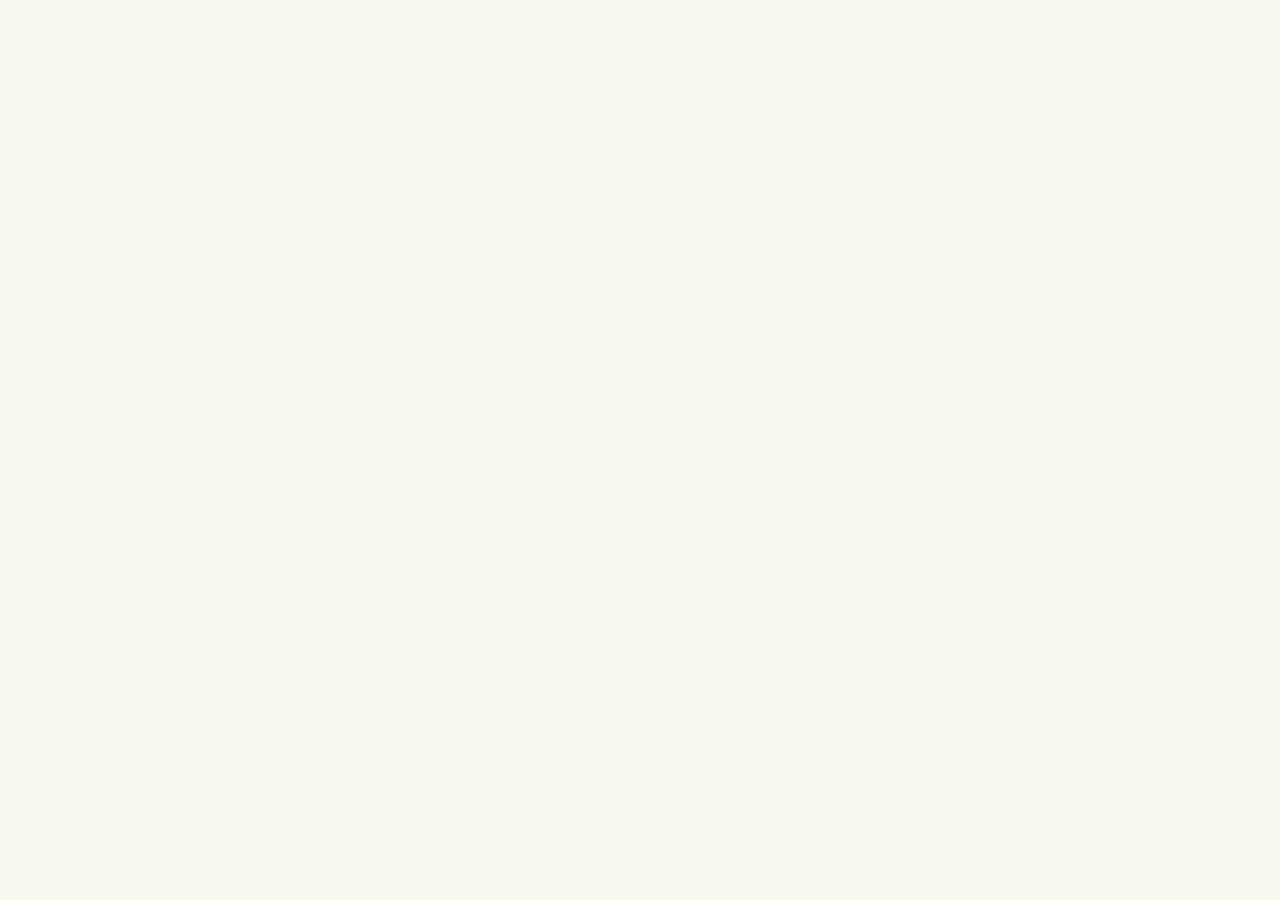
==== commit 8622c5d7: "Add usable study trial pages with editable materials and draft review" ====
--- a/demo.html
+++ b/demo.html
@@ -1,3 +1 @@
-<!doctype html><html lang="zh-CN"><head><meta charset="UTF-8"><meta name="viewport" content="width=device-width,initial-scale=1"><meta name="description" content="少邻国与学习助手公开交互演示，只含示例内容，不连接私人账号。"><title>可操作界面｜少邻国公开预览</title>  <script type="module" crossorigin src="/assets/demo-t0j_G9NU.js"></script>
-  <link rel="stylesheet" crossorigin href="/assets/demo-xasw7RQh.css">
-</head><body><noscript>请打开首页查看可直接读取的功能说明和实际界面截图。此交互演示需要JavaScript。</noscript><div id="root"></div></body></html>+<!doctype html><html lang="zh-CN"><head><meta charset="utf-8"><meta name="viewport" content="width=device-width,initial-scale=1"><meta name="robots" content="noindex,nofollow"><meta http-equiv="refresh" content="0;url=./learn.html?v=20261101-study-workshop-1"><title>打开少邻国学习试用</title></head><body><p>旧示例页已转到可以自己填写单词和故事的学习试用页。</p><p><a href="./learn.html?v=20261101-study-workshop-1">打开少邻国学习试用</a></p><p>试用不连接私人账号，不发放奖励，刷新会清空本页资料。</p></body></html>
